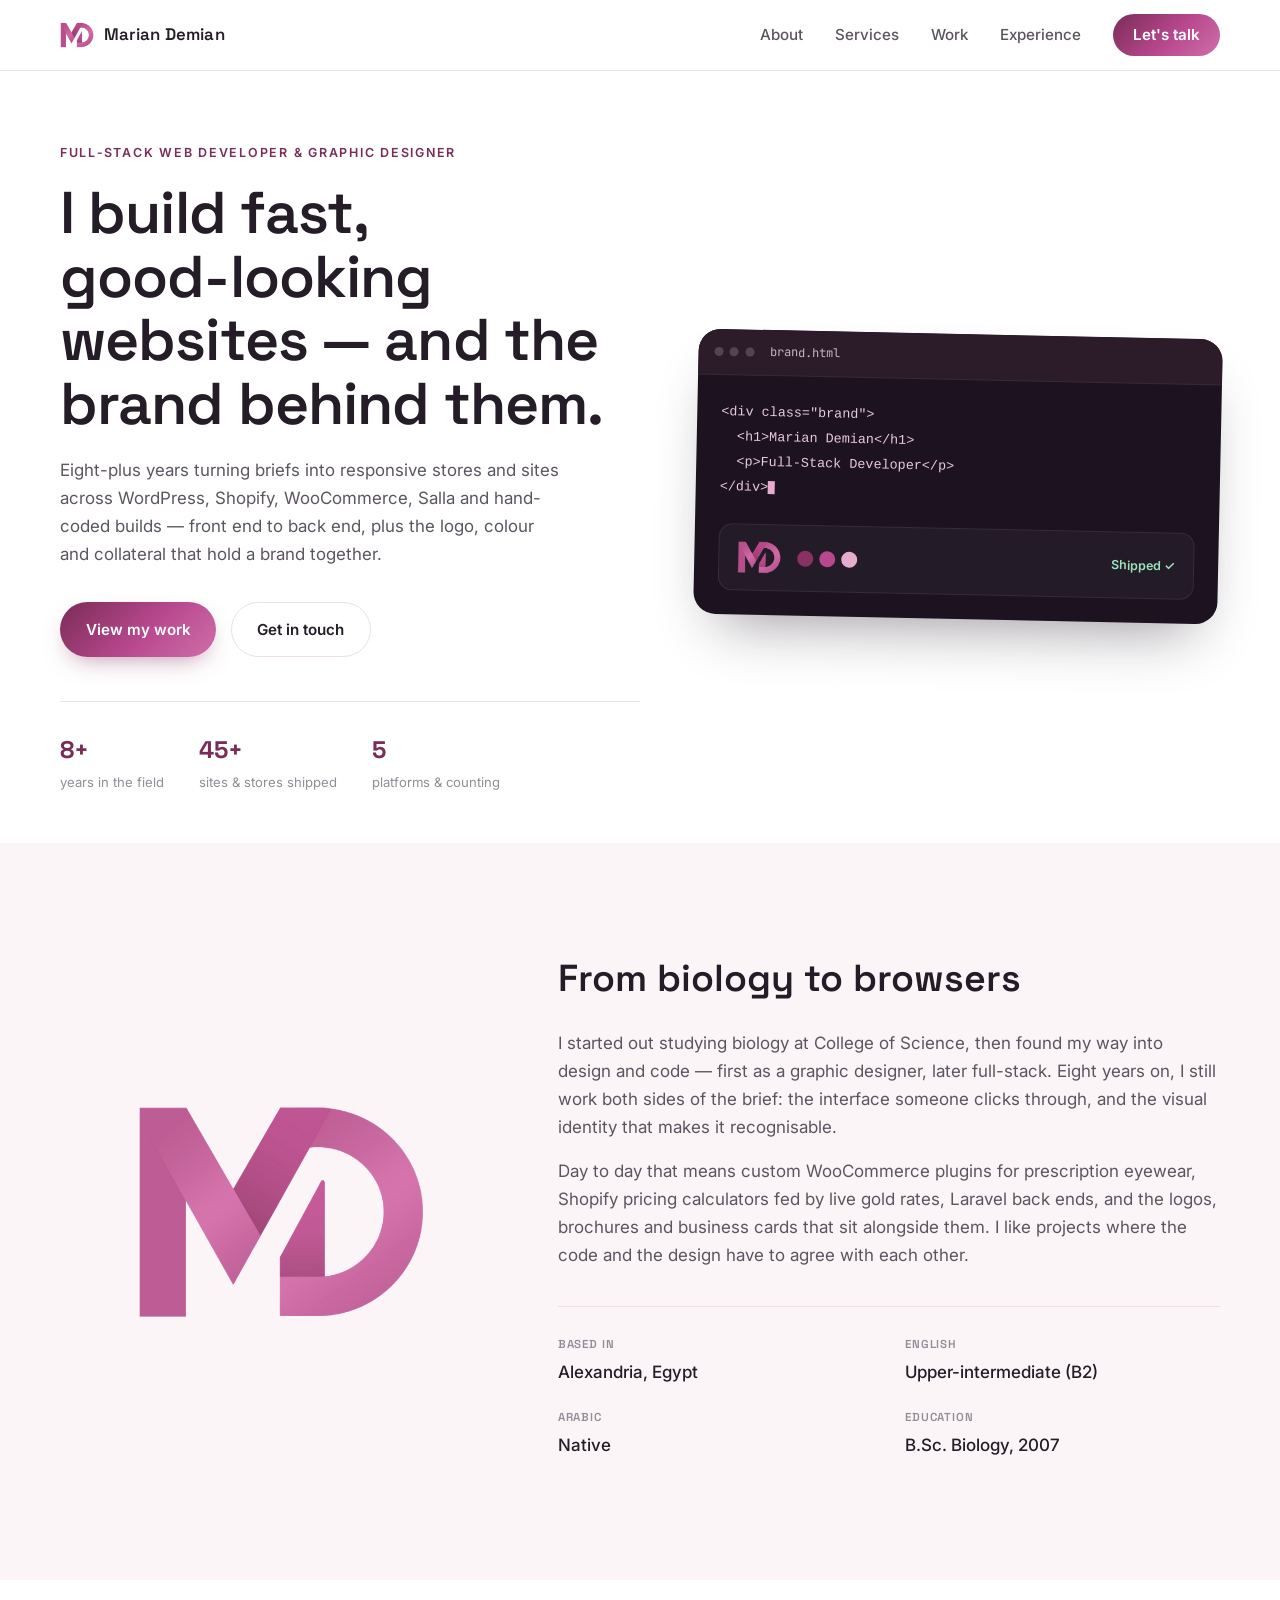
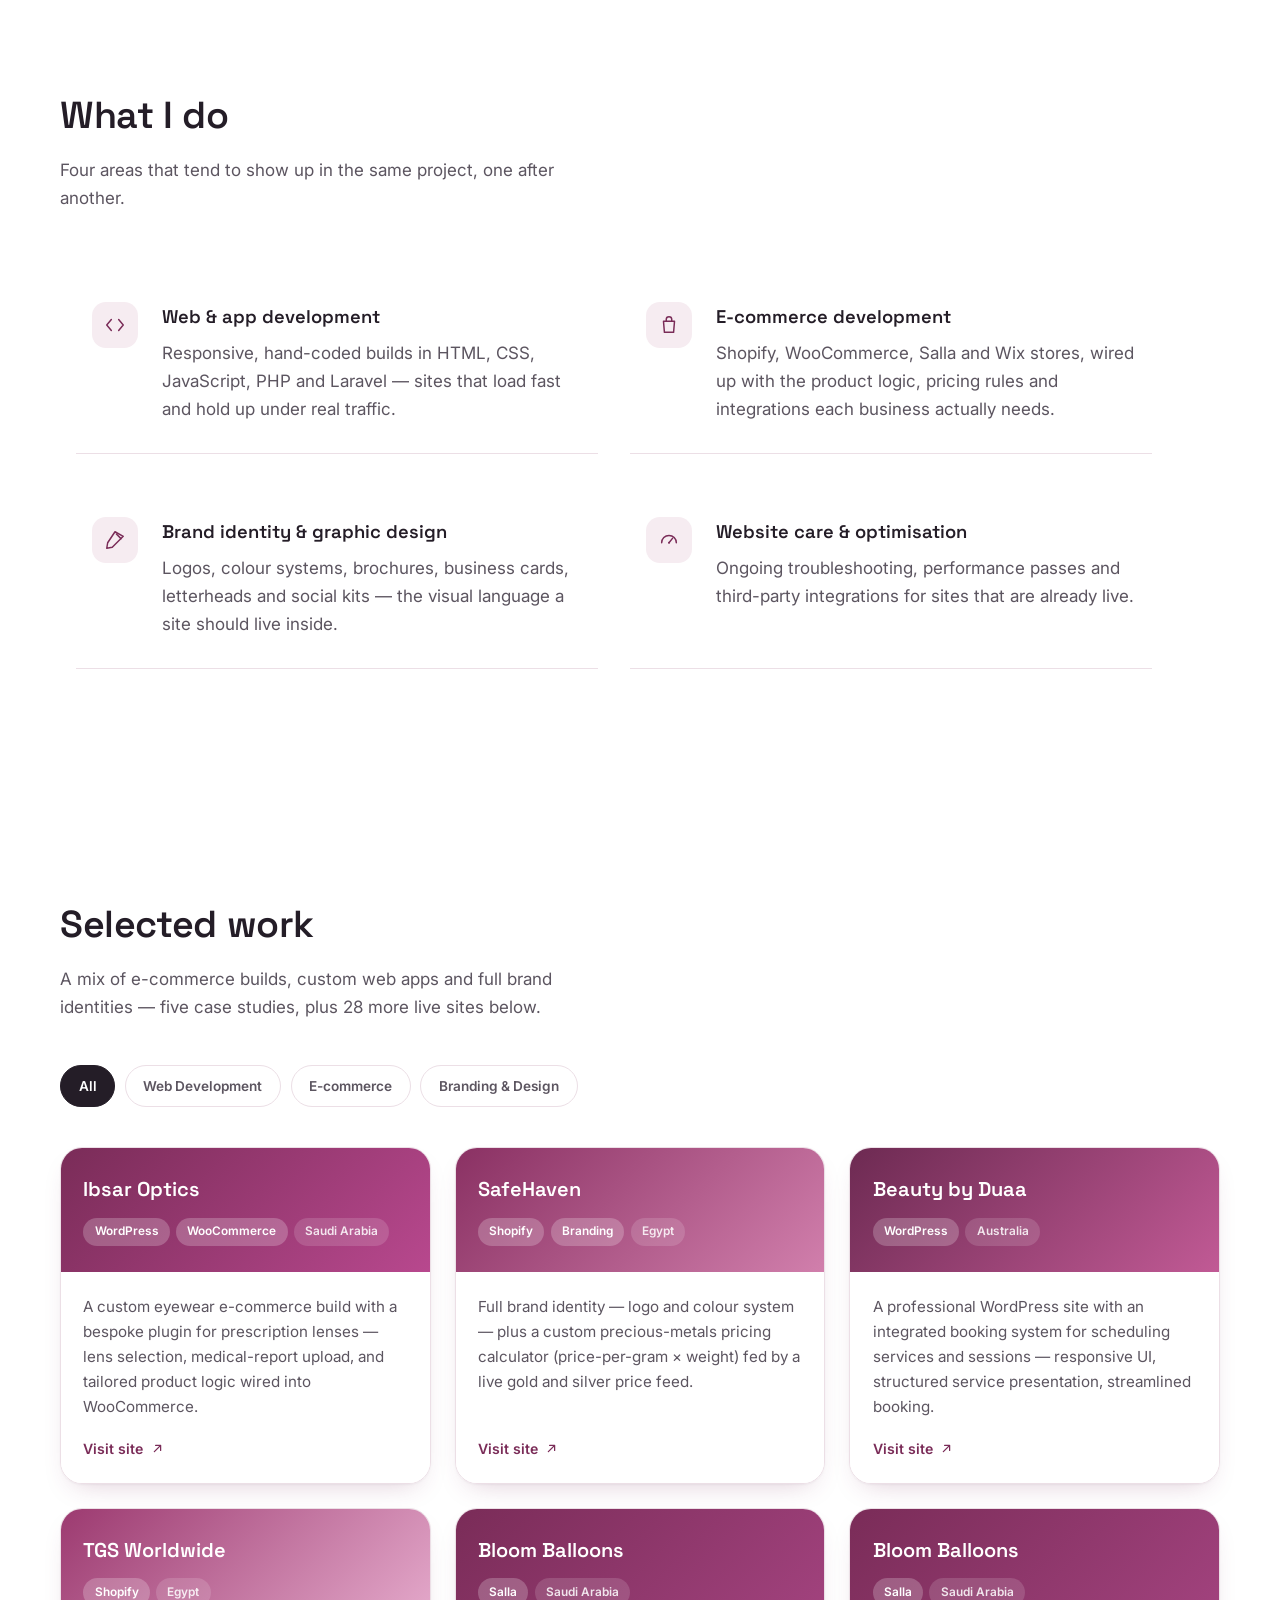
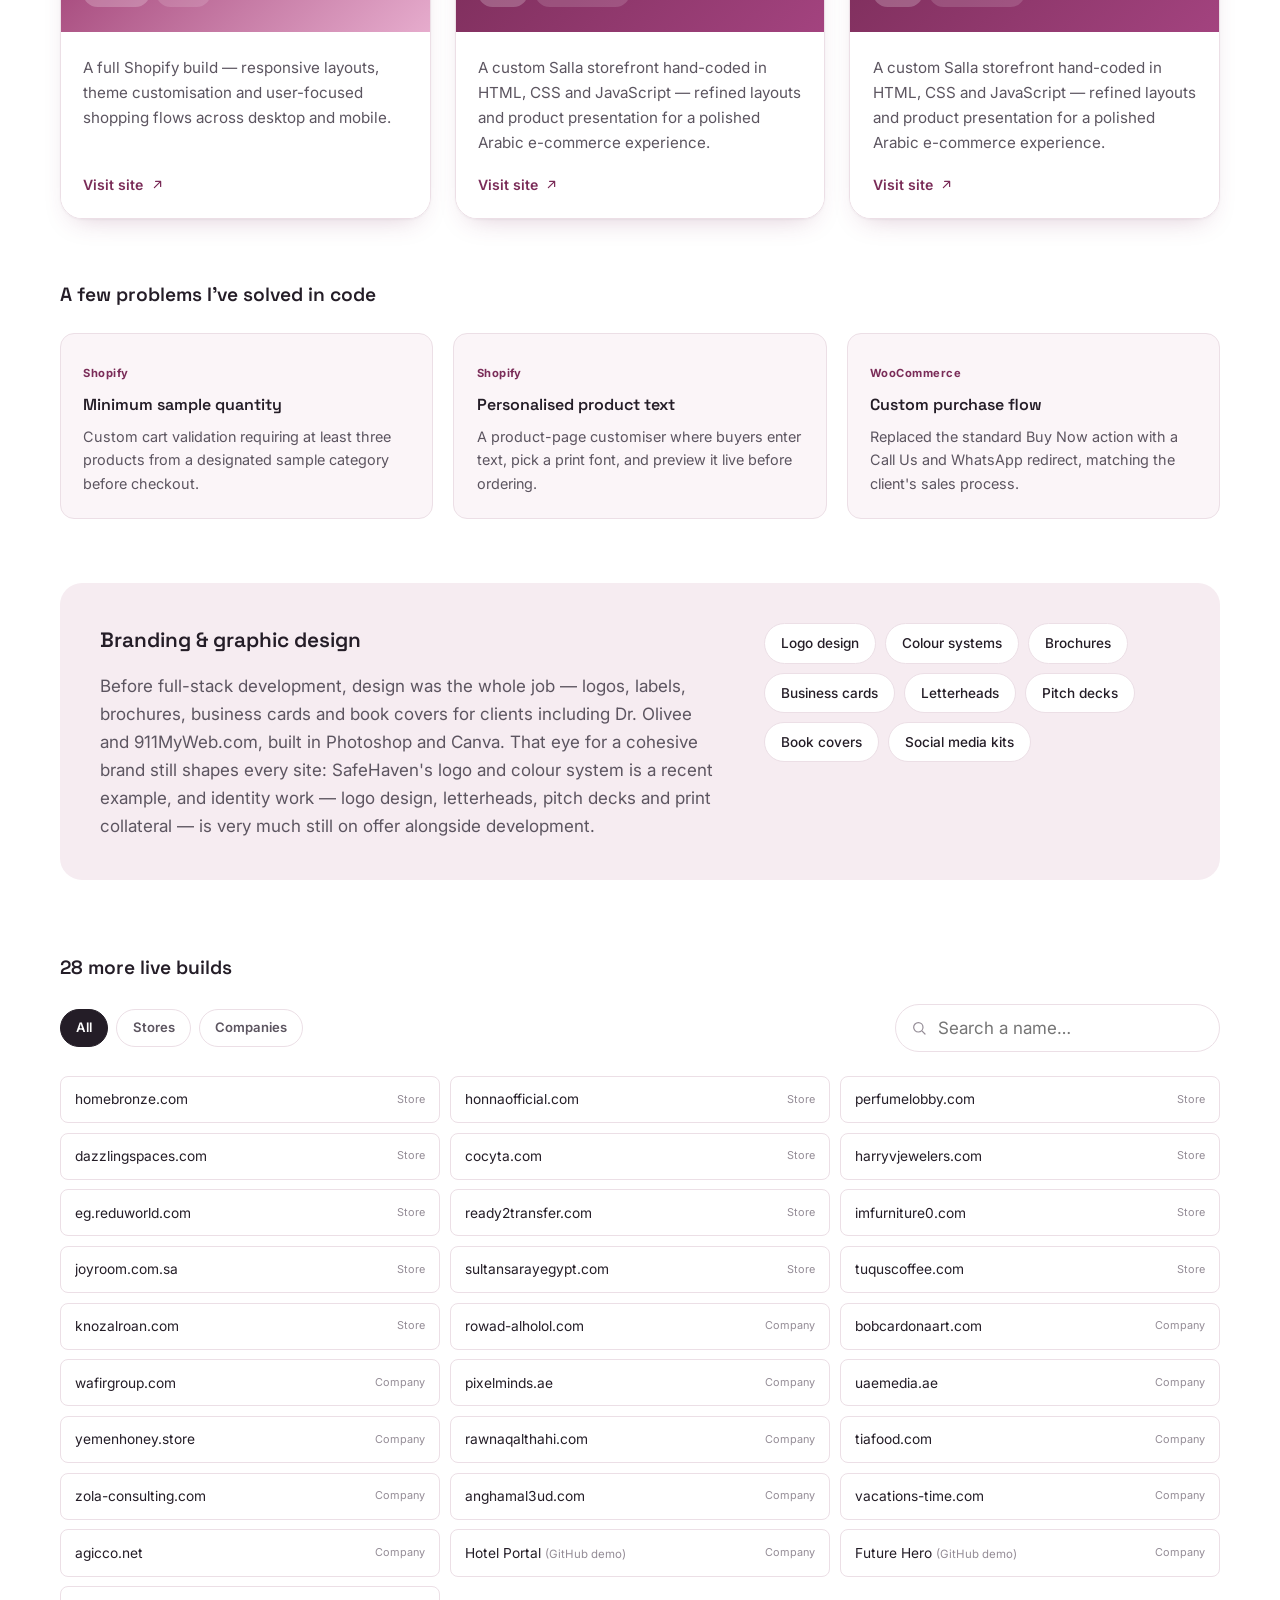
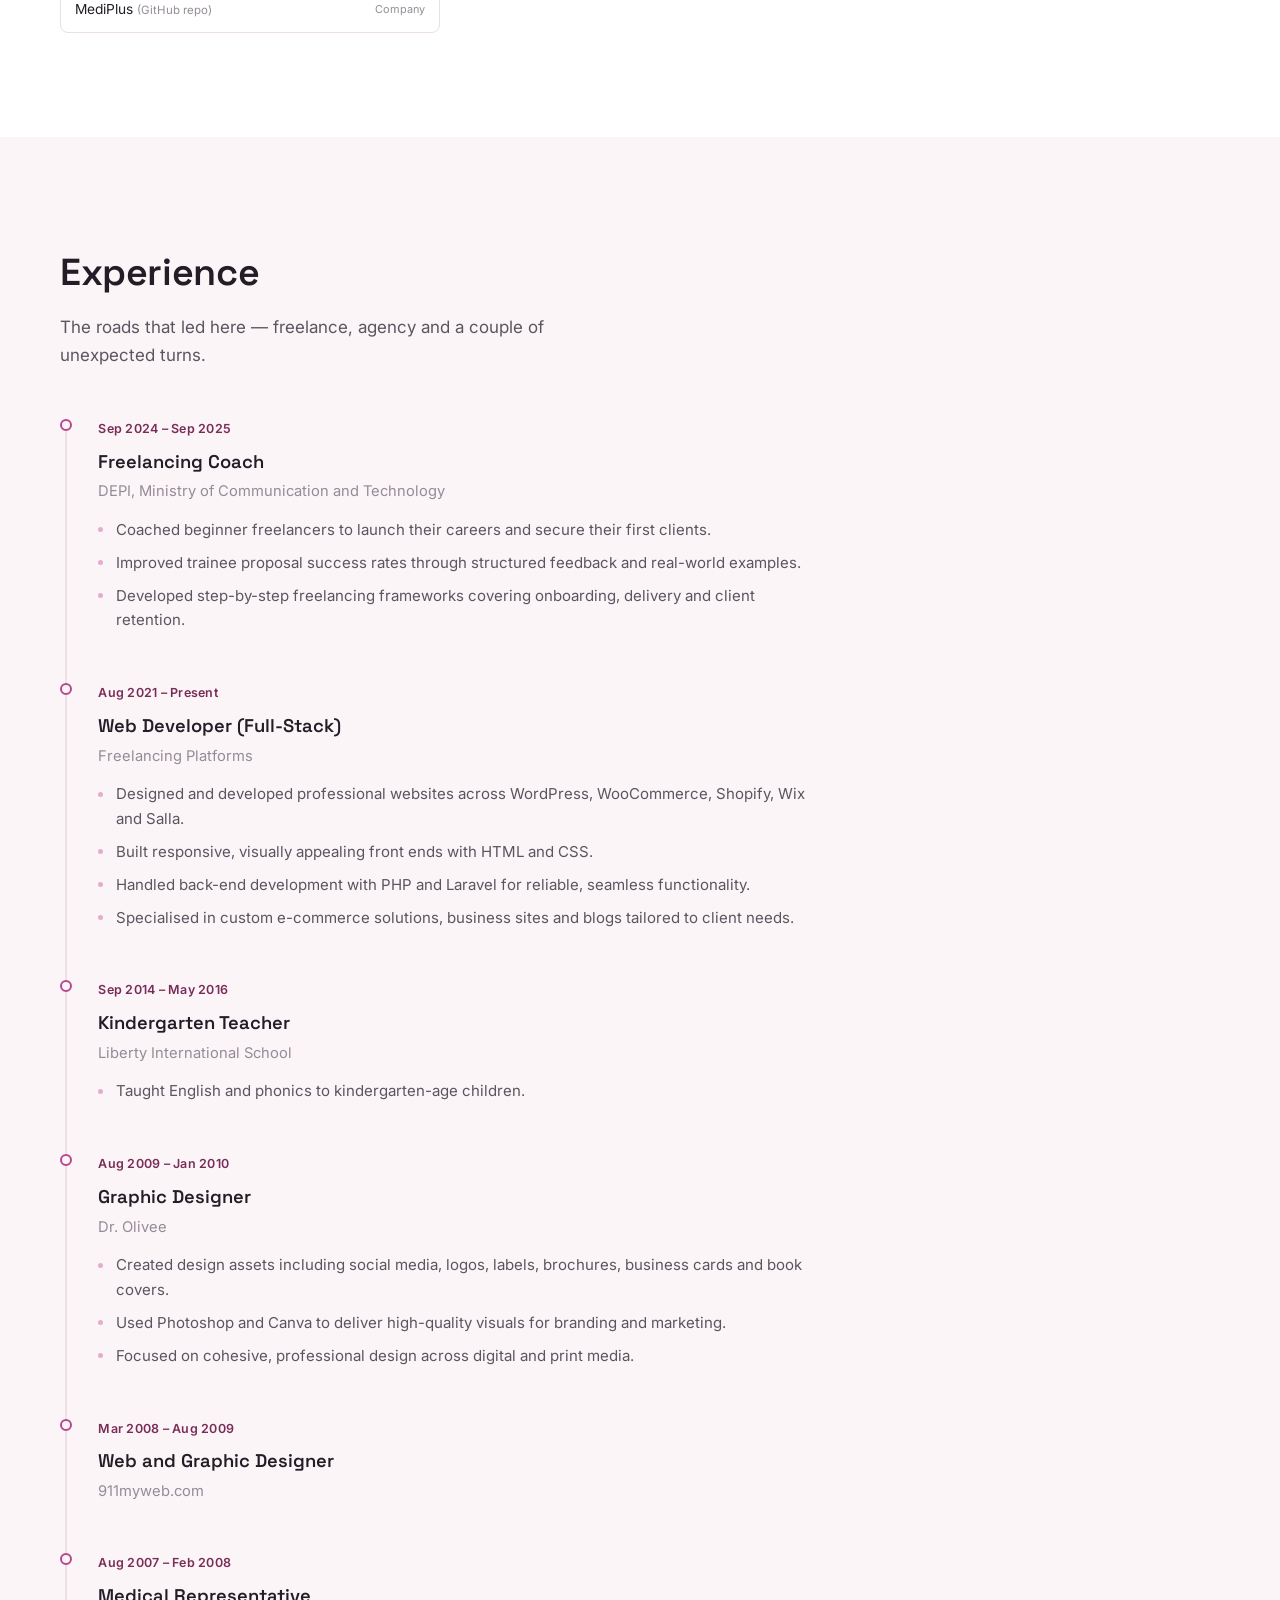
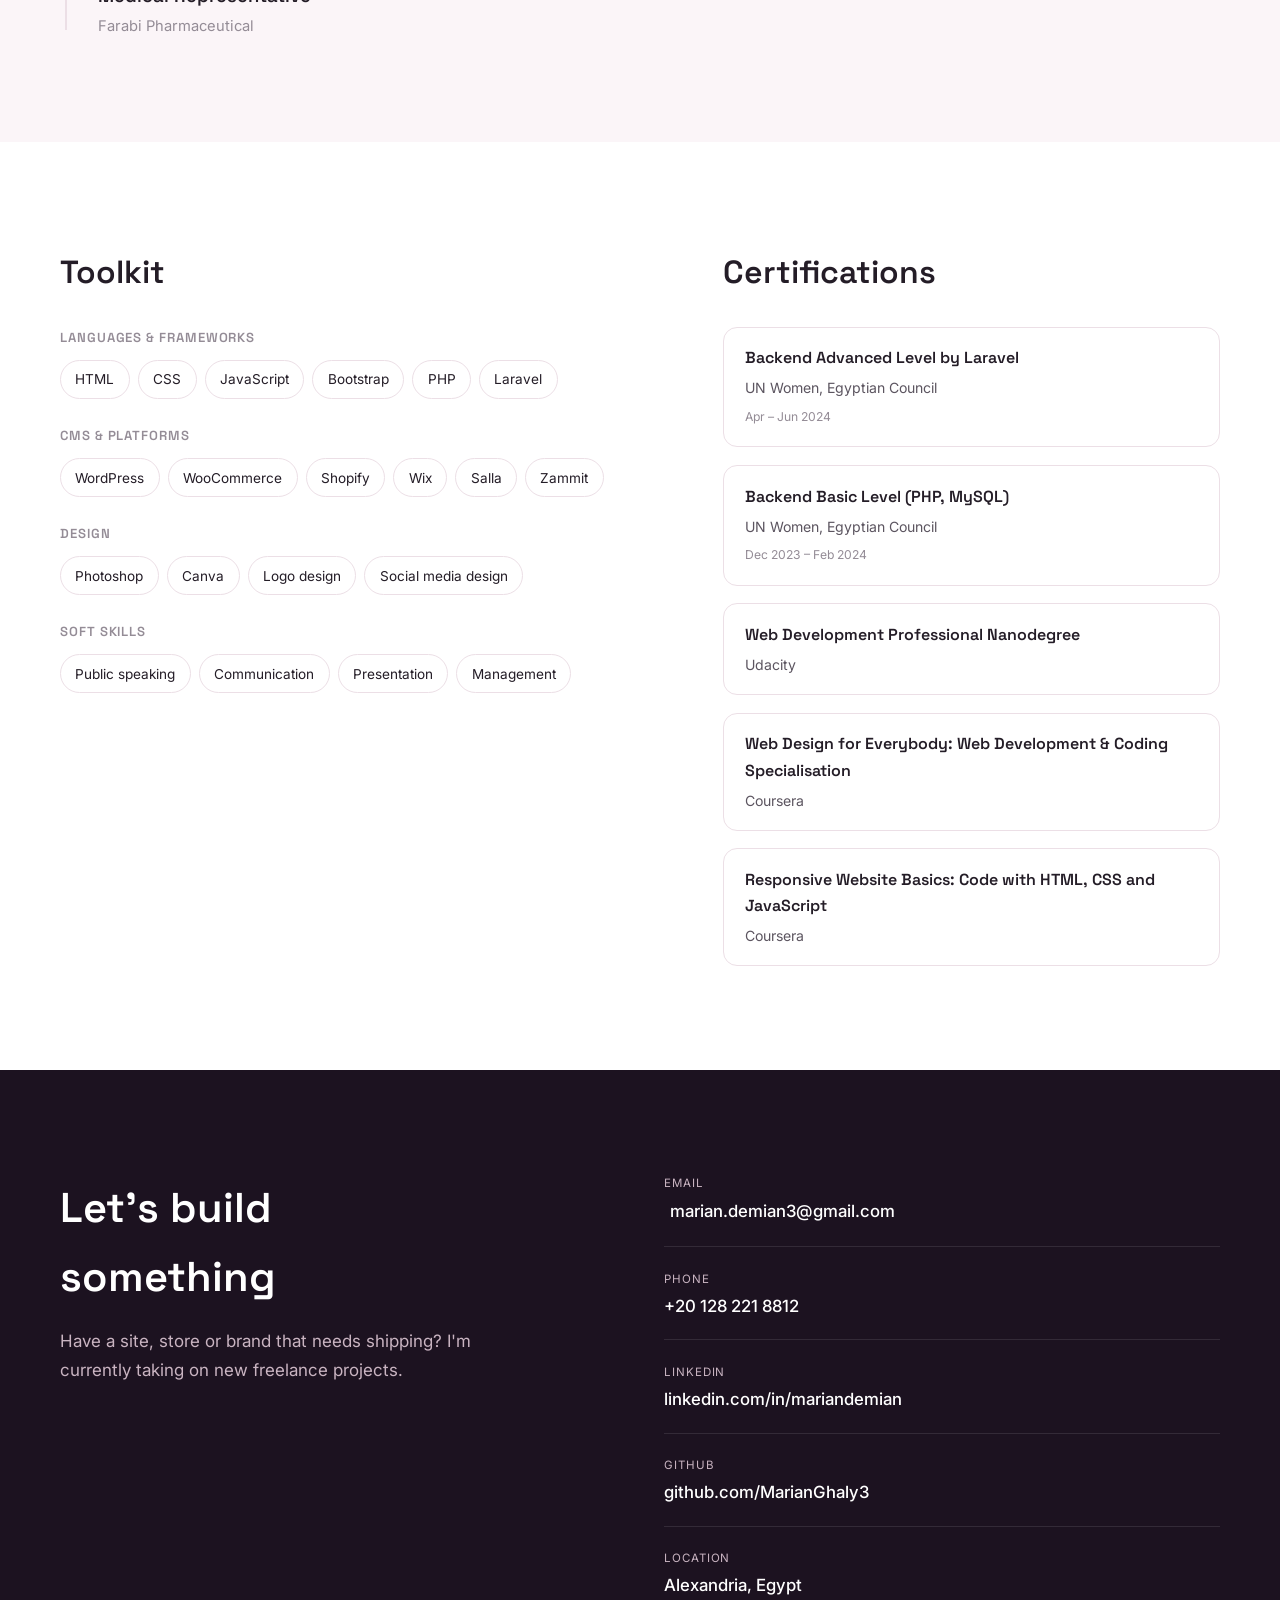
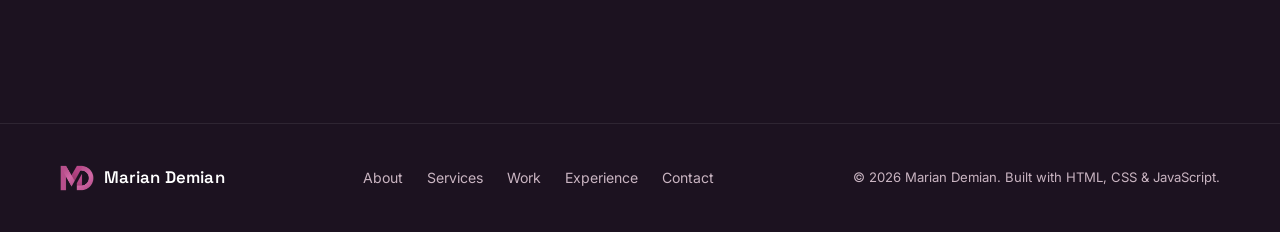
==== index.html @ b6b68d74 "Initial commit" ====
<!doctype html>
<html lang="en">
<head>
<meta charset="UTF-8">
<meta name="viewport" content="width=device-width, initial-scale=1.0">
<title>Marian Demian — Full-Stack Web Developer &amp; Graphic Designer</title>
<meta name="description" content="Marian Demian is a full-stack web developer and graphic designer with 8+ years building responsive websites, e-commerce stores and brand identities across WordPress, Shopify, WooCommerce, Salla and hand-coded builds.">

<link rel="icon" type="image/png" sizes="32x32" href="assets/favicon-32.png">
<link rel="icon" type="image/png" sizes="16x16" href="assets/favicon-16.png">
<link rel="apple-touch-icon" href="assets/apple-touch-icon.png">

<link rel="preconnect" href="https://fonts.googleapis.com">
<link rel="preconnect" href="https://fonts.gstatic.com" crossorigin>
<link href="https://fonts.googleapis.com/css2?family=Space+Grotesk:wght@500;600;700&family=Inter:wght@400;500;600;700&family=JetBrains+Mono:wght@400;500&display=swap" rel="stylesheet">

<link rel="stylesheet" href="css/styles.css">
</head>
<body>

<a class="skip-link" href="#main">Skip to content</a>

<header class="site-header" id="top">
  <div class="container nav">
    <a class="brand" href="#top" aria-label="Marian Demian — home">
      <img class="brand-mark" src="assets/logo-mark.png" alt="" width="40" height="30">
      <span class="brand-word">Marian&nbsp;Demian</span>
    </a>

    <button class="nav-toggle" id="navToggle" type="button" aria-expanded="false" aria-controls="navMenu" aria-label="Toggle menu">
      <span></span>
    </button>

    <nav class="nav-menu" id="navMenu" aria-label="Primary">
      <a href="#about" class="nav-link">About</a>
      <a href="#services" class="nav-link">Services</a>
      <a href="#work" class="nav-link">Work</a>
      <a href="#experience" class="nav-link">Experience</a>
      <a href="#contact" class="nav-link nav-cta">Let's talk</a>
    </nav>
  </div>
</header>

<main id="main">

  <!-- ============ HERO ============ -->
  <section class="hero">
    <div class="container hero-grid">
      <div class="hero-copy">
        <p class="kicker">Full&#8209;Stack Web Developer &amp; Graphic Designer</p>
        <h1>I build fast, good&#8209;looking websites — and the brand behind them.</h1>
        <p class="hero-lede">Eight-plus years turning briefs into responsive stores and sites across WordPress, Shopify, WooCommerce, Salla and hand-coded builds — front end to back end, plus the logo, colour and collateral that hold a brand together.</p>

        <div class="hero-actions">
          <a class="btn btn-primary" href="#work">View my work</a>
          <a class="btn btn-ghost" href="#contact">Get in touch</a>
        </div>

        <dl class="hero-stats">
          <div><dt>8+</dt><dd>years in the field</dd></div>
          <div><dt>45+</dt><dd>sites &amp; stores shipped</dd></div>
          <div><dt>5</dt><dd>platforms &amp; counting</dd></div>
        </dl>
      </div>

      <div class="hero-visual" aria-hidden="true">
        <div class="editor-card">
          <div class="editor-bar">
            <span class="dot"></span><span class="dot"></span><span class="dot"></span>
            <span class="editor-tab">brand.html</span>
          </div>
          <pre class="editor-body"><code id="typeTarget"></code><span class="caret" id="caret"></span></pre>
          <div class="editor-preview" id="editorPreview">
            <img src="assets/logo-mark.png" alt="" width="52" height="39">
            <div class="swatches">
              <i style="--c:#8a3163"></i><i style="--c:#b8488e"></i><i style="--c:#e6accd"></i>
            </div>
            <span class="shipped">Shipped ✓</span>
          </div>
        </div>
      </div>
    </div>
  </section>

  <!-- ============ ABOUT ============ -->
  <section class="about" id="about">
    <div class="container about-grid">
      <div class="about-mark" aria-hidden="true">
        <img src="assets/logo-mark.png" alt="">
      </div>
      <div class="about-copy">
        <h2>From biology to browsers</h2>
        <p>I started out studying biology at College of Science, then found my way into design and code — first as a graphic designer, later full-stack. Eight years on, I still work both sides of the brief: the interface someone clicks through, and the visual identity that makes it recognisable.</p>
        <p>Day to day that means custom WooCommerce plugins for prescription eyewear, Shopify pricing calculators fed by live gold rates, Laravel back ends, and the logos, brochures and business cards that sit alongside them. I like projects where the code and the design have to agree with each other.</p>

        <dl class="about-facts">
          <div><dt>Based in</dt><dd>Alexandria, Egypt</dd></div>
          <div><dt>English</dt><dd>Upper-intermediate (B2)</dd></div>
          <div><dt>Arabic</dt><dd>Native</dd></div>
          <div><dt>Education</dt><dd>B.Sc. Biology, 2007</dd></div>
        </dl>
      </div>
    </div>
  </section>

  <!-- ============ SERVICES ============ -->
  <section class="services" id="services">
    <div class="container">
      <div class="section-head">
        <h2>What I do</h2>
        <p>Four areas that tend to show up in the same project, one after another.</p>
      </div>

      <ul class="service-list">
        <li class="service-item">
          <span class="service-icon" aria-hidden="true">
            <svg viewBox="0 0 24 24" fill="none" stroke="currentColor" stroke-width="1.6" stroke-linecap="round" stroke-linejoin="round"><path d="M8 6 3 12l5 6M16 6l5 6-5 6"/></svg>
          </span>
          <div>
            <h3>Web &amp; app development</h3>
            <p>Responsive, hand-coded builds in HTML, CSS, JavaScript, PHP and Laravel — sites that load fast and hold up under real traffic.</p>
          </div>
        </li>

        <li class="service-item">
          <span class="service-icon" aria-hidden="true">
            <svg viewBox="0 0 24 24" fill="none" stroke="currentColor" stroke-width="1.6" stroke-linecap="round" stroke-linejoin="round"><path d="M6 8h12l-1 12H7L6 8Z"/><path d="M9 8V6a3 3 0 0 1 6 0v2"/></svg>
          </span>
          <div>
            <h3>E-commerce development</h3>
            <p>Shopify, WooCommerce, Salla and Wix stores, wired up with the product logic, pricing rules and integrations each business actually needs.</p>
          </div>
        </li>

        <li class="service-item">
          <span class="service-icon" aria-hidden="true">
            <svg viewBox="0 0 24 24" fill="none" stroke="currentColor" stroke-width="1.6" stroke-linecap="round" stroke-linejoin="round"><path d="M12 3 4 15l-1 6 6-1L21 8Z"/><path d="M13.5 5.5l5 5"/></svg>
          </span>
          <div>
            <h3>Brand identity &amp; graphic design</h3>
            <p>Logos, colour systems, brochures, business cards, letterheads and social kits — the visual language a site should live inside.</p>
          </div>
        </li>

        <li class="service-item">
          <span class="service-icon" aria-hidden="true">
            <svg viewBox="0 0 24 24" fill="none" stroke="currentColor" stroke-width="1.6" stroke-linecap="round" stroke-linejoin="round"><path d="M4 15a8 8 0 1 1 16 0"/><path d="M12 15l4-5"/><circle cx="12" cy="15" r="1" fill="currentColor" stroke="none"/></svg>
          </span>
          <div>
            <h3>Website care &amp; optimisation</h3>
            <p>Ongoing troubleshooting, performance passes and third-party integrations for sites that are already live.</p>
          </div>
        </li>
      </ul>
    </div>
  </section>

  <!-- ============ WORK ============ -->
  <section class="work" id="work">
    <div class="container">
      <div class="section-head">
        <h2>Selected work</h2>
        <p>A mix of e-commerce builds, custom web apps and full brand identities — five case studies, plus 28 more live sites below.</p>
      </div>

      <div class="filter-bar" role="group" aria-label="Filter projects">
        <button class="filter-btn is-active" data-filter="all" type="button">All</button>
        <button class="filter-btn" data-filter="web" type="button">Web Development</button>
        <button class="filter-btn" data-filter="ecommerce" type="button">E-commerce</button>
        <button class="filter-btn" data-filter="branding" type="button">Branding &amp; Design</button>
      </div>

      <div class="project-grid" id="projectGrid">

        <article class="project-card" data-tags="ecommerce web" style="--grad-a:#7a2c58; --grad-b:#b8488e;">
          <div class="project-head">
            <h3>Ibsar Optics</h3>
            <div class="project-tags">
              <span class="tag">WordPress</span>
              <span class="tag">WooCommerce</span>
              <span class="tag tag-muted">Saudi Arabia</span>
            </div>
          </div>
          <div class="project-body">
            <p>A custom eyewear e-commerce build with a bespoke plugin for prescription lenses — lens selection, medical-report upload, and tailored product logic wired into WooCommerce.</p>
            <a class="project-link" href="https://ibsaroptics.net/" target="_blank" rel="noopener">
              Visit site
              <svg viewBox="0 0 24 24" fill="none" stroke="currentColor" stroke-width="2" stroke-linecap="round" stroke-linejoin="round"><path d="M7 17 17 7M9 7h8v8"/></svg>
            </a>
          </div>
        </article>

        <article class="project-card" data-tags="ecommerce branding" style="--grad-a:#8a3163; --grad-b:#d17fac;">
          <div class="project-head">
            <h3>SafeHaven</h3>
            <div class="project-tags">
              <span class="tag">Shopify</span>
              <span class="tag">Branding</span>
              <span class="tag tag-muted">Egypt</span>
            </div>
          </div>
          <div class="project-body">
            <p>Full brand identity — logo and colour system — plus a custom precious-metals pricing calculator (price-per-gram × weight) fed by a live gold and silver price feed.</p>
            <a class="project-link" href="https://safehavenhub.com/" target="_blank" rel="noopener">
              Visit site
              <svg viewBox="0 0 24 24" fill="none" stroke="currentColor" stroke-width="2" stroke-linecap="round" stroke-linejoin="round"><path d="M7 17 17 7M9 7h8v8"/></svg>
            </a>
          </div>
        </article>

        <article class="project-card" data-tags="web" style="--grad-a:#6d2a52; --grad-b:#c15a95;">
          <div class="project-head">
            <h3>Beauty by Duaa</h3>
            <div class="project-tags">
              <span class="tag">WordPress</span>
              <span class="tag tag-muted">Australia</span>
            </div>
          </div>
          <div class="project-body">
            <p>A professional WordPress site with an integrated booking system for scheduling services and sessions — responsive UI, structured service presentation, streamlined booking.</p>
            <a class="project-link" href="https://www.beautybyduaa.com/" target="_blank" rel="noopener">
              Visit site
              <svg viewBox="0 0 24 24" fill="none" stroke="currentColor" stroke-width="2" stroke-linecap="round" stroke-linejoin="round"><path d="M7 17 17 7M9 7h8v8"/></svg>
            </a>
          </div>
        </article>

        <article class="project-card" data-tags="ecommerce" style="--grad-a:#9c3a70; --grad-b:#e6accd;">
          <div class="project-head">
            <h3>TGS Worldwide</h3>
            <div class="project-tags">
              <span class="tag">Shopify</span>
              <span class="tag tag-muted">Egypt</span>
            </div>
          </div>
          <div class="project-body">
            <p>A full Shopify build — responsive layouts, theme customisation and user-focused shopping flows across desktop and mobile.</p>
            <a class="project-link" href="https://www.tgsworldwide.com/" target="_blank" rel="noopener">
              Visit site
              <svg viewBox="0 0 24 24" fill="none" stroke="currentColor" stroke-width="2" stroke-linecap="round" stroke-linejoin="round"><path d="M7 17 17 7M9 7h8v8"/></svg>
            </a>
          </div>
        </article>

        <article class="project-card" data-tags="ecommerce" style="--grad-a:#7a2c58; --grad-b:#a3437f;">
          <div class="project-head">
            <h3>Bloom Balloons</h3>
            <div class="project-tags">
              <span class="tag">Salla</span>
              <span class="tag tag-muted">Saudi Arabia</span>
            </div>
          </div>
          <div class="project-body">
            <p>A custom Salla storefront hand-coded in HTML, CSS and JavaScript — refined layouts and product presentation for a polished Arabic e-commerce experience.</p>
            <a class="project-link" href="https://bloomballoonsa.com/" target="_blank" rel="noopener">
              Visit site
              <svg viewBox="0 0 24 24" fill="none" stroke="currentColor" stroke-width="2" stroke-linecap="round" stroke-linejoin="round"><path d="M7 17 17 7M9 7h8v8"/></svg>
            </a>
          </div>
        </article>

        <article class="project-card" data-tags="ecommerce" style="--grad-a:#7a2c58; --grad-b:#a3437f;">
          <div class="project-head">
            <h3>Bloom Balloons</h3>
            <div class="project-tags">
              <span class="tag">Salla</span>
              <span class="tag tag-muted">Saudi Arabia</span>
            </div>
          </div>
          <div class="project-body">
            <p>A custom Salla storefront hand-coded in HTML, CSS and JavaScript — refined layouts and product presentation for a polished Arabic e-commerce experience.</p>
            <a class="project-link" href="https://bloomballoonsa.com/" target="_blank" rel="noopener">
              Visit site
              <svg viewBox="0 0 24 24" fill="none" stroke="currentColor" stroke-width="2" stroke-linecap="round" stroke-linejoin="round"><path d="M7 17 17 7M9 7h8v8"/></svg>
            </a>
          </div>
        </article>



      </div>

      <!-- Custom development highlights -->
      <div class="highlights">
        <h3>A few problems I've solved in code</h3>
        <div class="highlights-grid">
          <div class="highlight">
            <span class="highlight-tag">Shopify</span>
            <h4>Minimum sample quantity</h4>
            <p>Custom cart validation requiring at least three products from a designated sample category before checkout.</p>
          </div>
          <div class="highlight">
            <span class="highlight-tag">Shopify</span>
            <h4>Personalised product text</h4>
            <p>A product-page customiser where buyers enter text, pick a print font, and preview it live before ordering.</p>
          </div>
          <div class="highlight">
            <span class="highlight-tag">WooCommerce</span>
            <h4>Custom purchase flow</h4>
            <p>Replaced the standard Buy Now action with a Call Us and WhatsApp redirect, matching the client's sales process.</p>
          </div>
        </div>
      </div>

      <!-- Branding & design -->
      <div class="branding-block">
        <div class="branding-copy">
          <h3>Branding &amp; graphic design</h3>
          <p>Before full-stack development, design was the whole job — logos, labels, brochures, business cards and book covers for clients including Dr. Olivee and 911MyWeb.com, built in Photoshop and Canva. That eye for a cohesive brand still shapes every site: SafeHaven's logo and colour system is a recent example, and identity work — logo design, letterheads, pitch decks and print collateral — is very much still on offer alongside development.</p>
        </div>
        <ul class="branding-chips">
          <li>Logo design</li>
          <li>Colour systems</li>
          <li>Brochures</li>
          <li>Business cards</li>
          <li>Letterheads</li>
          <li>Pitch decks</li>
          <li>Book covers</li>
          <li>Social media kits</li>
        </ul>
      </div>

      <!-- Directory of remaining projects -->
      <div class="directory" id="directory">
        <div class="directory-head">
          <h3>28 more live builds</h3>
          <div class="directory-controls">
            <div class="directory-tabs" role="group" aria-label="Filter by type">
              <button class="dir-tab is-active" data-cat="all" type="button">All</button>
              <button class="dir-tab" data-cat="store" type="button">Stores</button>
              <button class="dir-tab" data-cat="company" type="button">Companies</button>
            </div>
            <label class="directory-search">
              <svg viewBox="0 0 24 24" fill="none" stroke="currentColor" stroke-width="1.8" stroke-linecap="round"><circle cx="11" cy="11" r="7"/><path d="m21 21-4.3-4.3"/></svg>
              <input type="text" id="dirSearch" placeholder="Search a name…" aria-label="Search live builds">
            </label>
          </div>
        </div>

        <div class="dir-grid" id="dirGrid">
          <!-- populated below, static so it works without JS too -->
          <a class="dir-row" data-cat="store" data-name="homebronze.com" href="https://homebronze.com/" target="_blank" rel="noopener"><img loading="lazy" src="https://www.google.com/s2/favicons?sz=64&domain=homebronze.com" alt=""><span class="dir-name">homebronze.com</span><span class="dir-tag">Store</span></a>
          <a class="dir-row" data-cat="store" data-name="honnaofficial.com" href="https://honnaofficial.com/" target="_blank" rel="noopener"><img loading="lazy" src="https://www.google.com/s2/favicons?sz=64&domain=honnaofficial.com" alt=""><span class="dir-name">honnaofficial.com</span><span class="dir-tag">Store</span></a>
          <a class="dir-row" data-cat="store" data-name="perfumelobby.com" href="https://perfumelobby.com/" target="_blank" rel="noopener"><img loading="lazy" src="https://www.google.com/s2/favicons?sz=64&domain=perfumelobby.com" alt=""><span class="dir-name">perfumelobby.com</span><span class="dir-tag">Store</span></a>
          <a class="dir-row" data-cat="store" data-name="dazzlingspaces.com" href="https://dazzlingspaces.com/" target="_blank" rel="noopener"><img loading="lazy" src="https://www.google.com/s2/favicons?sz=64&domain=dazzlingspaces.com" alt=""><span class="dir-name">dazzlingspaces.com</span><span class="dir-tag">Store</span></a>
          <a class="dir-row" data-cat="store" data-name="cocyta.com" href="https://cocyta.com/" target="_blank" rel="noopener"><img loading="lazy" src="https://www.google.com/s2/favicons?sz=64&domain=cocyta.com" alt=""><span class="dir-name">cocyta.com</span><span class="dir-tag">Store</span></a>
          <a class="dir-row" data-cat="store" data-name="harryvjewelers.com" href="https://harryvjewelers.com/" target="_blank" rel="noopener"><img loading="lazy" src="https://www.google.com/s2/favicons?sz=64&domain=harryvjewelers.com" alt=""><span class="dir-name">harryvjewelers.com</span><span class="dir-tag">Store</span></a>
          <a class="dir-row" data-cat="store" data-name="eg.reduworld.com" href="https://eg.reduworld.com/" target="_blank" rel="noopener"><img loading="lazy" src="https://www.google.com/s2/favicons?sz=64&domain=reduworld.com" alt=""><span class="dir-name">eg.reduworld.com</span><span class="dir-tag">Store</span></a>
          <a class="dir-row" data-cat="store" data-name="ready2transfer.com" href="https://ready2transfer.com/" target="_blank" rel="noopener"><img loading="lazy" src="https://www.google.com/s2/favicons?sz=64&domain=ready2transfer.com" alt=""><span class="dir-name">ready2transfer.com</span><span class="dir-tag">Store</span></a>
          <a class="dir-row" data-cat="store" data-name="imfurniture0.com" href="https://imfurniture0.com/" target="_blank" rel="noopener"><img loading="lazy" src="https://www.google.com/s2/favicons?sz=64&domain=imfurniture0.com" alt=""><span class="dir-name">imfurniture0.com</span><span class="dir-tag">Store</span></a>
          <a class="dir-row" data-cat="store" data-name="joyroom.com.sa" href="https://joyroom.com.sa/" target="_blank" rel="noopener"><img loading="lazy" src="https://www.google.com/s2/favicons?sz=64&domain=joyroom.com.sa" alt=""><span class="dir-name">joyroom.com.sa</span><span class="dir-tag">Store</span></a>
          <a class="dir-row" data-cat="store" data-name="sultansarayegypt.com" href="https://www.sultansarayegypt.com/" target="_blank" rel="noopener"><img loading="lazy" src="https://www.google.com/s2/favicons?sz=64&domain=sultansarayegypt.com" alt=""><span class="dir-name">sultansarayegypt.com</span><span class="dir-tag">Store</span></a>
          <a class="dir-row" data-cat="store" data-name="tuquscoffee.com" href="https://tuquscoffee.com/" target="_blank" rel="noopener"><img loading="lazy" src="https://www.google.com/s2/favicons?sz=64&domain=tuquscoffee.com" alt=""><span class="dir-name">tuquscoffee.com</span><span class="dir-tag">Store</span></a>
          <a class="dir-row" data-cat="store" data-name="knozalroan.com" href="https://knozalroan.com/ar/" target="_blank" rel="noopener"><img loading="lazy" src="https://www.google.com/s2/favicons?sz=64&domain=knozalroan.com" alt=""><span class="dir-name">knozalroan.com</span><span class="dir-tag">Store</span></a>

          <a class="dir-row" data-cat="company" data-name="rowad-alholol.com" href="https://rowad-alholol.com/" target="_blank" rel="noopener"><img loading="lazy" src="https://www.google.com/s2/favicons?sz=64&domain=rowad-alholol.com" alt=""><span class="dir-name">rowad-alholol.com</span><span class="dir-tag">Company</span></a>
          <a class="dir-row" data-cat="company" data-name="bobcardonaart.com" href="https://www.bobcardonaart.com/" target="_blank" rel="noopener"><img loading="lazy" src="https://www.google.com/s2/favicons?sz=64&domain=bobcardonaart.com" alt=""><span class="dir-name">bobcardonaart.com</span><span class="dir-tag">Company</span></a>
          <a class="dir-row" data-cat="company" data-name="wafirgroup.com" href="https://wafirgroup.com/" target="_blank" rel="noopener"><img loading="lazy" src="https://www.google.com/s2/favicons?sz=64&domain=wafirgroup.com" alt=""><span class="dir-name">wafirgroup.com</span><span class="dir-tag">Company</span></a>
          <a class="dir-row" data-cat="company" data-name="pixelminds.ae" href="https://www.pixelminds.ae/" target="_blank" rel="noopener"><img loading="lazy" src="https://www.google.com/s2/favicons?sz=64&domain=pixelminds.ae" alt=""><span class="dir-name">pixelminds.ae</span><span class="dir-tag">Company</span></a>
          <a class="dir-row" data-cat="company" data-name="uaemedia.ae" href="https://uaemedia.ae/" target="_blank" rel="noopener"><img loading="lazy" src="https://www.google.com/s2/favicons?sz=64&domain=uaemedia.ae" alt=""><span class="dir-name">uaemedia.ae</span><span class="dir-tag">Company</span></a>
          <a class="dir-row" data-cat="company" data-name="yemenhoney.store" href="https://yemenhoney.store/" target="_blank" rel="noopener"><img loading="lazy" src="https://www.google.com/s2/favicons?sz=64&domain=yemenhoney.store" alt=""><span class="dir-name">yemenhoney.store</span><span class="dir-tag">Company</span></a>
          <a class="dir-row" data-cat="company" data-name="rawnaqalthahi.com" href="https://rawnaqalthahi.com/" target="_blank" rel="noopener"><img loading="lazy" src="https://www.google.com/s2/favicons?sz=64&domain=rawnaqalthahi.com" alt=""><span class="dir-name">rawnaqalthahi.com</span><span class="dir-tag">Company</span></a>
          <a class="dir-row" data-cat="company" data-name="tiafood.com" href="https://www.tiafood.com/" target="_blank" rel="noopener"><img loading="lazy" src="https://www.google.com/s2/favicons?sz=64&domain=tiafood.com" alt=""><span class="dir-name">tiafood.com</span><span class="dir-tag">Company</span></a>
          <a class="dir-row" data-cat="company" data-name="zola-consulting.com" href="https://www.zola-consulting.com/" target="_blank" rel="noopener"><img loading="lazy" src="https://www.google.com/s2/favicons?sz=64&domain=zola-consulting.com" alt=""><span class="dir-name">zola-consulting.com</span><span class="dir-tag">Company</span></a>
          <a class="dir-row" data-cat="company" data-name="anghamal3ud.com" href="https://www.anghamal3ud.com/" target="_blank" rel="noopener"><img loading="lazy" src="https://www.google.com/s2/favicons?sz=64&domain=anghamal3ud.com" alt=""><span class="dir-name">anghamal3ud.com</span><span class="dir-tag">Company</span></a>
          <a class="dir-row" data-cat="company" data-name="vacations-time.com" href="https://vacations-time.com/" target="_blank" rel="noopener"><img loading="lazy" src="https://www.google.com/s2/favicons?sz=64&domain=vacations-time.com" alt=""><span class="dir-name">vacations-time.com</span><span class="dir-tag">Company</span></a>
          <a class="dir-row" data-cat="company" data-name="agicco.net" href="https://agicco.net/" target="_blank" rel="noopener"><img loading="lazy" src="https://www.google.com/s2/favicons?sz=64&domain=agicco.net" alt=""><span class="dir-name">agicco.net</span><span class="dir-tag">Company</span></a>
          <a class="dir-row" data-cat="company" data-name="Hotel Portal (demo)" href="https://marianghaly3.github.io/HotelPortal/" target="_blank" rel="noopener"><img loading="lazy" src="https://www.google.com/s2/favicons?sz=64&domain=github.io" alt=""><span class="dir-name">Hotel Portal <small>(GitHub demo)</small></span><span class="dir-tag">Company</span></a>
          <a class="dir-row" data-cat="company" data-name="Future Hero (demo)" href="https://marianghaly3.github.io/FutureHero/" target="_blank" rel="noopener"><img loading="lazy" src="https://www.google.com/s2/favicons?sz=64&domain=github.io" alt=""><span class="dir-name">Future Hero <small>(GitHub demo)</small></span><span class="dir-tag">Company</span></a>
          <a class="dir-row" data-cat="company" data-name="MediPlus (repo)" href="https://github.com/MarianGhaly3/mediplus" target="_blank" rel="noopener"><img loading="lazy" src="https://www.google.com/s2/favicons?sz=64&domain=github.com" alt=""><span class="dir-name">MediPlus <small>(GitHub repo)</small></span><span class="dir-tag">Company</span></a>
        </div>

        <p class="dir-empty" id="dirEmpty" hidden>No matches — try a different search.</p>
      </div>
    </div>
  </section>

  <!-- ============ EXPERIENCE ============ -->
  <section class="experience" id="experience">
    <div class="container">
      <div class="section-head">
        <h2>Experience</h2>
        <p>The roads that led here — freelance, agency and a couple of unexpected turns.</p>
      </div>

      <ol class="timeline">
        <li class="timeline-item">
          <span class="timeline-date">Sep 2024 – Sep 2025</span>
          <h3>Freelancing Coach</h3>
          <p class="timeline-org">DEPI, Ministry of Communication and Technology</p>
          <ul>
            <li>Coached beginner freelancers to launch their careers and secure their first clients.</li>
            <li>Improved trainee proposal success rates through structured feedback and real-world examples.</li>
            <li>Developed step-by-step freelancing frameworks covering onboarding, delivery and client retention.</li>
          </ul>
        </li>

        <li class="timeline-item">
          <span class="timeline-date">Aug 2021 – Present</span>
          <h3>Web Developer (Full-Stack)</h3>
          <p class="timeline-org">Freelancing Platforms</p>
          <ul>
            <li>Designed and developed professional websites across WordPress, WooCommerce, Shopify, Wix and Salla.</li>
            <li>Built responsive, visually appealing front ends with HTML and CSS.</li>
            <li>Handled back-end development with PHP and Laravel for reliable, seamless functionality.</li>
            <li>Specialised in custom e-commerce solutions, business sites and blogs tailored to client needs.</li>
          </ul>
        </li>

        <li class="timeline-item">
          <span class="timeline-date">Sep 2014 – May 2016</span>
          <h3>Kindergarten Teacher</h3>
          <p class="timeline-org">Liberty International School</p>
          <ul>
            <li>Taught English and phonics to kindergarten-age children.</li>
          </ul>
        </li>

        <li class="timeline-item">
          <span class="timeline-date">Aug 2009 – Jan 2010</span>
          <h3>Graphic Designer</h3>
          <p class="timeline-org">Dr. Olivee</p>
          <ul>
            <li>Created design assets including social media, logos, labels, brochures, business cards and book covers.</li>
            <li>Used Photoshop and Canva to deliver high-quality visuals for branding and marketing.</li>
            <li>Focused on cohesive, professional design across digital and print media.</li>
          </ul>
        </li>

        <li class="timeline-item">
          <span class="timeline-date">Mar 2008 – Aug 2009</span>
          <h3>Web and Graphic Designer</h3>
          <p class="timeline-org">911myweb.com</p>
        </li>

        <li class="timeline-item">
          <span class="timeline-date">Aug 2007 – Feb 2008</span>
          <h3>Medical Representative</h3>
          <p class="timeline-org">Farabi Pharmaceutical</p>
        </li>
      </ol>
    </div>
  </section>

  <!-- ============ TOOLKIT + CERTS ============ -->
  <section class="toolkit" id="toolkit">
    <div class="container toolkit-grid">
      <div class="toolkit-col">
        <h2>Toolkit</h2>
        <div class="skill-group">
          <h3>Languages &amp; frameworks</h3>
          <ul class="chip-list">
            <li>HTML</li><li>CSS</li><li>JavaScript</li><li>Bootstrap</li><li>PHP</li><li>Laravel</li>
          </ul>
        </div>
        <div class="skill-group">
          <h3>CMS &amp; platforms</h3>
          <ul class="chip-list">
            <li>WordPress</li><li>WooCommerce</li><li>Shopify</li><li>Wix</li><li>Salla</li><li>Zammit</li>
          </ul>
        </div>
        <div class="skill-group">
          <h3>Design</h3>
          <ul class="chip-list">
            <li>Photoshop</li><li>Canva</li><li>Logo design</li><li>Social media design</li>
          </ul>
        </div>
        <div class="skill-group">
          <h3>Soft skills</h3>
          <ul class="chip-list">
            <li>Public speaking</li><li>Communication</li><li>Presentation</li><li>Management</li>
          </ul>
        </div>
      </div>

      <div class="toolkit-col">
        <h2>Certifications</h2>
        <ul class="cert-list">
          <li class="cert">
            <h4>Backend Advanced Level by Laravel</h4>
            <p>UN Women, Egyptian Council</p>
            <span class="cert-date">Apr – Jun 2024</span>
          </li>
          <li class="cert">
            <h4>Backend Basic Level (PHP, MySQL)</h4>
            <p>UN Women, Egyptian Council</p>
            <span class="cert-date">Dec 2023 – Feb 2024</span>
          </li>
          <li class="cert">
            <h4>Web Development Professional Nanodegree</h4>
            <p>Udacity</p>
          </li>
          <li class="cert">
            <h4>Web Design for Everybody: Web Development &amp; Coding Specialisation</h4>
            <p>Coursera</p>
          </li>
          <li class="cert">
            <h4>Responsive Website Basics: Code with HTML, CSS and JavaScript</h4>
            <p>Coursera</p>
          </li>
        </ul>
      </div>
    </div>
  </section>

  <!-- ============ CONTACT ============ -->
  <section class="contact" id="contact">
    <div class="container contact-grid">
      <div>
        <h2>Let's build something</h2>
        <p>Have a site, store or brand that needs shipping? I'm currently taking on new freelance projects.</p>
      </div>

      <ul class="contact-list">
        <li>
          <span class="contact-label">Email</span>
          <button class="contact-value contact-copy" id="copyEmail" type="button" data-email="marian.demian3@gmail.com">
            marian.demian3@gmail.com
            <span class="copy-feedback" id="copyFeedback">Copied</span>
          </button>
        </li>
        <li>
          <span class="contact-label">Phone</span>
          <a class="contact-value" href="tel:+201282218812">+20 128 221 8812</a>
        </li>
        <li>
          <span class="contact-label">LinkedIn</span>
          <a class="contact-value" href="https://linkedin.com/in/mariandemian" target="_blank" rel="noopener">linkedin.com/in/mariandemian</a>
        </li>
        <li>
          <span class="contact-label">GitHub</span>
          <a class="contact-value" href="https://github.com/MarianGhaly3" target="_blank" rel="noopener">github.com/MarianGhaly3</a>
        </li>
        <li>
          <span class="contact-label">Location</span>
          <span class="contact-value">Alexandria, Egypt</span>
        </li>
      </ul>
    </div>
  </section>

</main>

<footer class="site-footer">
  <div class="container footer-grid">
    <a class="brand brand-footer" href="#top" aria-label="Marian Demian — home">
      <img class="brand-mark" src="assets/logo-mark.png" alt="" width="32" height="24">
      <span class="brand-word">Marian&nbsp;Demian</span>
    </a>
    <nav class="footer-links" aria-label="Footer">
      <a href="#about">About</a>
      <a href="#services">Services</a>
      <a href="#work">Work</a>
      <a href="#experience">Experience</a>
      <a href="#contact">Contact</a>
    </nav>
    <p class="footer-meta">© <span id="year"></span> Marian Demian. Built with HTML, CSS &amp; JavaScript.</p>
  </div>
</footer>

<script src="js/main.js"></script>
</body>
</html>
---- css/styles.css ----
/* =========================================================
   Marian Demian — Portfolio
   Tokens
   ========================================================= */
:root {
  --bg: #ffffff;
  --bg-soft: #fbf5f8;
  --bg-soft-2: #f6ecf1;
  --ink: #241d27;
  --ink-soft: #5c5560;
  --muted: #948c96;
  --line: #ecdfe6;

  --primary-dark: #7a2c58;
  --primary: #b8488e;
  --primary-soft: #e6accd;

  --dark: #1c1220;
  --dark-soft: #2c1c2a;
  --dark-ink: #f3e9ef;
  --dark-muted: #c9b4c1;

  --grad-brand: linear-gradient(135deg, var(--primary-dark) 0%, var(--primary) 55%, #cf6fa8 100%);

  --font-display: 'Space Grotesk', 'Segoe UI', sans-serif;
  --font-body: 'Inter', 'Segoe UI', sans-serif;
  --font-mono: 'JetBrains Mono', 'SFMono-Regular', Consolas, monospace;

  --container: 1160px;
  --radius-s: 8px;
  --radius-m: 14px;
  --radius-l: 22px;

  --shadow-card: 0 1px 2px rgba(36, 29, 39, .04), 0 12px 28px -14px rgba(122, 44, 88, .28);
  --ease: cubic-bezier(.22, .85, .4, 1);
}

/* =========================================================
   Reset
   ========================================================= */
*,
*::before,
*::after {
  box-sizing: border-box;
}

html {
  scroll-behavior: smooth;
}

body {
  margin: 0;
  background: var(--bg);
  color: var(--ink-soft);
  font-family: var(--font-body);
  font-size: 17px;
  line-height: 1.65;
  -webkit-font-smoothing: antialiased;
}

img {
  max-width: 100%;
  display: block;
}

a {
  color: inherit;
  text-decoration: none;
}

ul,
ol {
  margin: 0;
  padding: 0;
  list-style: none;
}

h1,
h2,
h3,
h4,
dt {
  font-family: var(--font-display);
  color: var(--ink);
  font-weight: 600;
  margin: 0;
}

p {
  margin: 0;
}

button {
  font: inherit;
  color: inherit;
  background: none;
  border: 0;
  cursor: pointer;
}

input {
  font: inherit;
}

.skip-link {
  position: absolute;
  left: -999px;
  top: 0;
  background: var(--primary);
  color: #fff;
  padding: .75rem 1.25rem;
  border-radius: 0 0 var(--radius-s) 0;
  z-index: 200;
}

.skip-link:focus {
  left: 0;
}

:focus-visible {
  outline: 2px solid var(--primary-dark);
  outline-offset: 3px;
  border-radius: 4px;
}

@media (prefers-reduced-motion: reduce) {
  html {
    scroll-behavior: auto;
  }

  *,
  *::before,
  *::after {
    animation-duration: .001ms !important;
    animation-iteration-count: 1 !important;
    transition-duration: .001ms !important;
  }
}

.container {
  width: min(100% - 2.5rem, var(--container));
  margin-inline: auto;
}

section {
  padding: 6.5rem 0;
}

@media (max-width: 720px) {
  section {
    padding: 4.25rem 0;
  }
}

.section-head {
  max-width: 46ch;
  margin-bottom: 2.75rem;
}

.section-head h2 {
  font-size: clamp(1.7rem, 3vw, 2.35rem);
  letter-spacing: -.01em;
}

.section-head p {
  margin-top: .6rem;
  color: var(--ink-soft);
}

/* =========================================================
   Buttons & tags
   ========================================================= */
.btn {
  display: inline-flex;
  align-items: center;
  gap: .5rem;
  padding: .85rem 1.6rem;
  border-radius: 999px;
  font-weight: 600;
  font-size: .95rem;
  transition: transform .18s var(--ease), box-shadow .18s var(--ease), background .18s var(--ease);
}

.btn-primary {
  background: var(--grad-brand);
  color: #fff;
  box-shadow: 0 10px 24px -10px rgba(122, 44, 88, .55);
}

.btn-primary:hover {
  transform: translateY(-2px);
  box-shadow: 0 16px 30px -12px rgba(122, 44, 88, .6);
}

.btn-ghost {
  border: 1.5px solid var(--line);
  color: var(--ink);
}

.btn-ghost:hover {
  border-color: var(--primary);
  color: var(--primary-dark);
}

.tag {
  display: inline-flex;
  align-items: center;
  padding: .28rem .7rem;
  border-radius: 999px;
  font-size: .74rem;
  font-weight: 600;
  background: rgba(184, 72, 142, .12);
  color: var(--primary-dark);
  white-space: nowrap;
}

.tag-muted {
  background: rgba(36, 29, 39, .06);
  color: var(--ink-soft);
}

/* =========================================================
   Header / Nav
   ========================================================= */
.site-header {
  position: sticky;
  top: 0;
  z-index: 100;
  border-bottom: 1px solid var(--line);
}

.site-header::before {
  content: '';
  position: absolute;
  inset: 0;
  z-index: -1;
  background: rgba(255, 255, 255, .85);
  backdrop-filter: blur(10px);
}

.nav {
  display: flex;
  align-items: center;
  justify-content: space-between;
  padding: .85rem 0;
}

.brand {
  display: flex;
  align-items: center;
  gap: .6rem;
}

.brand-mark {
  width: 34px;
  height: auto;
}

.brand-word {
  font-family: var(--font-display);
  font-weight: 600;
  font-size: 1.05rem;
  color: var(--ink);
  letter-spacing: .01em;
}

.nav-menu {
  display: flex;
  align-items: center;
  gap: 2rem;
}

.nav-link {
  font-size: .95rem;
  font-weight: 500;
  color: var(--ink-soft);
  position: relative;
  padding: .25rem 0;
}

.nav-link:hover {
  color: var(--ink);
}

.nav-link.is-active {
  color: var(--primary-dark);
}

.nav-cta {
  padding: .55rem 1.25rem;
  border-radius: 999px;
  background: var(--grad-brand);
  color: #fff !important;
  font-weight: 600;
}

.nav-cta:hover {
  color: #fff;
  opacity: .92;
}

.nav-toggle {
  display: none;
  width: 40px;
  height: 40px;
  position: relative;
}

.nav-toggle span {
  position: absolute;
  left: 9px;
  right: 9px;
  top: 19px;
  height: 2px;
  background: var(--ink);
  transition: transform .2s var(--ease), opacity .2s var(--ease), background .2s var(--ease);
}

.nav-toggle span::before,
.nav-toggle span::after {
  content: '';
  position: absolute;
  left: 0;
  right: 0;
  height: 2px;
  background: var(--ink);
  transition: transform .2s var(--ease), top .2s var(--ease);
}

.nav-toggle span::before {
  top: -7px;
}

.nav-toggle span::after {
  top: 7px;
}

.nav-toggle[aria-expanded="true"] span {
  background: transparent;
}

.nav-toggle[aria-expanded="true"] span::before {
  top: 0;
  transform: rotate(45deg);
}

.nav-toggle[aria-expanded="true"] span::after {
  top: 0;
  transform: rotate(-45deg);
}

@media (max-width: 860px) {
  .nav-toggle {
    display: block;
  }

  .nav-menu {
    position: fixed;
    inset: 64px 0 0 0;
    flex-direction: column;
    align-items: flex-start;
    gap: 0;
    background: var(--bg);
    padding: 1rem 1.5rem 2rem;
    transform: translateY(-8px);
    opacity: 0;
    visibility: hidden;
    transition: opacity .22s var(--ease), transform .22s var(--ease), visibility .22s;
    border-top: 1px solid var(--line);
  }

  .nav-menu.is-open {
    opacity: 1;
    visibility: visible;
    transform: none;
  }

  .nav-link {
    width: 100%;
    padding: 1rem 0;
    border-bottom: 1px solid var(--line);
    font-size: 1.05rem;
  }

  .nav-cta {
    margin-top: 1.25rem;
    text-align: center;
    width: 100%;
  }
}

/* =========================================================
   Hero
   ========================================================= */
.hero {
  padding-top: 4.5rem;
  padding-bottom: 2rem;
  overflow: hidden;
}

.hero-grid {
  display: grid;
  grid-template-columns: 1.05fr .95fr;
  gap: 3.5rem;
  align-items: center;
}

.kicker {
  font-size: .78rem;
  font-weight: 600;
  letter-spacing: .14em;
  text-transform: uppercase;
  color: var(--primary-dark);
  margin-bottom: 1.1rem;
}

.hero-copy h1 {
  font-size: clamp(2.35rem, 4.6vw, 3.7rem);
  line-height: 1.08;
  letter-spacing: -.015em;
  max-width: 20ch;
}

.hero-lede {
  margin-top: 1.35rem;
  max-width: 46ch;
  font-size: 1.06rem;
}

.hero-actions {
  display: flex;
  gap: .9rem;
  flex-wrap: wrap;
  margin-top: 2.1rem;
}

.hero-stats {
  display: flex;
  gap: 2.2rem;
  margin-top: 2.75rem;
  padding-top: 1.75rem;
  border-top: 1px solid var(--line);
}

.hero-stats>div {
  display: flex;
  flex-direction: column;
  gap: .2rem;
}

.hero-stats dt {
  font-size: 1.5rem;
  font-weight: 700;
  color: var(--primary-dark);
}

.hero-stats dd {
  margin: 0;
  font-size: .82rem;
  color: var(--muted);
}

.hero-visual {
  position: relative;
}

.editor-card {
  background: var(--dark);
  border-radius: var(--radius-l);
  overflow: hidden;
  box-shadow: 0 30px 60px -25px rgba(28, 18, 32, .45);
  transform: rotate(1.2deg);
}

.editor-bar {
  display: flex;
  align-items: center;
  gap: .4rem;
  padding: .8rem 1rem;
  background: var(--dark-soft);
  border-bottom: 1px solid rgba(255, 255, 255, .06);
}

.editor-bar .dot {
  width: 9px;
  height: 9px;
  border-radius: 50%;
  background: rgba(255, 255, 255, .18);
}

.editor-tab {
  margin-left: .6rem;
  font-family: var(--font-mono);
  font-size: .75rem;
  color: var(--dark-muted);
}

.editor-body {
  margin: 0;
  padding: 1.5rem 1.5rem 1.25rem;
  font-family: var(--font-mono);
  font-size: .84rem;
  line-height: 1.7;
  color: #e9c9dd;
  white-space: pre-wrap;
  word-break: break-word;
  min-height: 148px;
}

.caret {
  display: inline-block;
  width: 7px;
  height: 1em;
  vertical-align: middle;
  background: var(--primary-soft);
  animation: blink 1s step-end infinite;
}

@keyframes blink {
  50% {
    opacity: 0;
  }
}

.editor-preview {
  display: flex;
  align-items: center;
  gap: 1rem;
  margin: 0 1.5rem 1.5rem;
  padding: 1rem 1.15rem;
  background: rgba(255, 255, 255, .04);
  border: 1px solid rgba(255, 255, 255, .08);
  border-radius: var(--radius-m);
  opacity: 0;
  transform: translateY(6px);
  transition: opacity .5s var(--ease), transform .5s var(--ease);
}

.editor-preview.is-visible {
  opacity: 1;
  transform: none;
}

.editor-preview img {
  width: 44px;
  height: auto;
}

.swatches {
  display: flex;
  gap: .35rem;
}

.swatches i {
  width: 16px;
  height: 16px;
  border-radius: 50%;
  background: var(--c);
  display: block;
}

.shipped {
  margin-left: auto;
  font-size: .78rem;
  font-weight: 600;
  color: #9be3b8;
}

@media (max-width: 900px) {
  .hero-grid {
    grid-template-columns: 1fr;
  }

  .hero-visual {
    order: -1;
    max-width: 460px;
  }

  .hero-copy h1 {
    max-width: none;
  }
}

@media (max-width: 480px) {
  .hero-stats {
    gap: 1.4rem;
    flex-wrap: wrap;
  }
}

/* =========================================================
   About
   ========================================================= */
.about {
  background: var(--bg-soft);
}

.about-grid {
  display: grid;
  grid-template-columns: .8fr 1.2fr;
  gap: 3.5rem;
  align-items: center;
}

.about-mark {
  justify-self: center;
  width: 100%;
  max-width: 300px;
  opacity: .92;
}

.about-copy h2 {
  font-size: clamp(1.7rem, 3vw, 2.35rem);
  margin-bottom: 1.25rem;
}

.about-copy p+p {
  margin-top: 1rem;
}

.about-facts {
  display: grid;
  grid-template-columns: 1fr 1fr;
  gap: 1.4rem 2rem;
  margin-top: 2.25rem;
  padding-top: 1.75rem;
  border-top: 1px solid var(--line);
}

.about-facts dt {
  font-size: .72rem;
  text-transform: uppercase;
  letter-spacing: .08em;
  color: var(--muted);
  font-weight: 600;
}

.about-facts dd {
  margin: .25rem 0 0;
  color: var(--ink);
  font-weight: 500;
}

@media (max-width: 860px) {
  .about-grid {
    grid-template-columns: 1fr;
  }

  .about-mark {
    max-width: 200px;
    order: -1;
  }
}

/* =========================================================
   Services
   ========================================================= */
.service-list {
  display: flex;
  flex-direction: row;
  flex-wrap: wrap;
  
}

.service-item{
  width: 45%;
  display: flex;
  gap: 1.5rem;
  align-items: flex-start;
  padding: 1.9rem 1rem;
  margin: 1rem;
  /* border-top: 1px solid var(--line); */
    border-bottom: 1px solid var(--line);



}

/* .service-item:last-child {
  border-bottom: 1px solid var(--line);
} */


.service-icon {
  flex: 0 0 auto;
  width: 46px;
  height: 46px;
  display: flex;
  align-items: center;
  justify-content: center;
  border-radius: var(--radius-m);
  background: var(--bg-soft-2);
  color: var(--primary-dark);
}

.service-icon svg {
  width: 22px;
  height: 22px;
}

.service-item h3 {
  font-size: 1.15rem;
  margin-bottom: .4rem;
}

.service-item p {
  max-width: 56ch;
}

@media (max-width: 600px) {
  .service-item {
    gap: 1rem;
  }
}

/* =========================================================
   Work — filters & cards
   ========================================================= */
.filter-bar {
  display: flex;
  flex-wrap: wrap;
  gap: .6rem;
  margin-bottom: 2.5rem;
}

.filter-btn {
  padding: .55rem 1.1rem;
  border: 1.5px solid var(--line);
  border-radius: 999px;
  font-size: .85rem;
  font-weight: 600;
  color: var(--ink-soft);
  transition: all .18s var(--ease);
}

.filter-btn:hover {
  border-color: var(--primary);
  color: var(--primary-dark);
}

.filter-btn.is-active {
  background: var(--ink);
  border-color: var(--ink);
  color: #fff;
}

.project-grid {
  display: grid;
  grid-template-columns: repeat(3, 1fr);
  gap: 1.5rem;
}

.project-card {
  border-radius: var(--radius-l);
  overflow: hidden;
  border: 1px solid var(--line);
  box-shadow: var(--shadow-card);
  display: flex;
  flex-direction: column;
  transition: transform .2s var(--ease), box-shadow .2s var(--ease);
}

.project-card:hover {
  transform: translateY(-4px);
  box-shadow: 0 20px 36px -16px rgba(122, 44, 88, .3);
}

.project-card[hidden] {
  display: none;
}

.project-head {
  padding: 1.6rem 1.4rem;
  background: linear-gradient(135deg, var(--grad-a), var(--grad-b));
  color: #fff;
}

/* .project-head:nth-of-type(1) {
background: url(../assets/logo-mark.png) no-repeat ;
background-size: cover;
} */

.project-head h3 {
  color: #fff;
  font-size: 1.25rem;
  margin-bottom: .7rem;
}

.project-tags {
  display: flex;
  flex-wrap: wrap;
  gap: .4rem;
}

.project-head .tag {
  background: rgba(255, 255, 255, .22);
  color: #fff;
}

.project-head .tag-muted {
  background: rgba(255, 255, 255, .14);
  color: rgba(255, 255, 255, .85);
}

.project-body {
  padding: 1.4rem;
  background: var(--bg);
  flex: 1;
  display: flex;
  flex-direction: column;
  gap: 1.1rem;
}

.project-body p {
  font-size: .95rem;
}

.project-link {
  margin-top: auto;
  display: inline-flex;
  align-items: center;
  gap: .4rem;
  font-weight: 600;
  font-size: .88rem;
  color: var(--primary-dark);
}

.project-link svg {
  width: 15px;
  height: 15px;
  transition: transform .18s var(--ease);
}

.project-link:hover svg {
  transform: translate(2px, -2px);
}

@media (max-width: 980px) {
  .project-grid {
    grid-template-columns: repeat(2, 1fr);
  }
}

@media (max-width: 640px) {
  .project-grid {
    grid-template-columns: 1fr;
  }
}

/* Highlights */
.highlights {
  margin-top: 3.75rem;
}

.highlights h3 {
  font-size: 1.2rem;
  margin-bottom: 1.4rem;
}

.highlights-grid {
  display: grid;
  grid-template-columns: repeat(3, 1fr);
  gap: 1.25rem;
}

.highlight {
  padding: 1.4rem;
  border: 1px solid var(--line);
  border-radius: var(--radius-m);
  background: var(--bg-soft);
}

.highlight-tag {
  display: inline-block;
  font-size: .7rem;
  font-weight: 700;
  letter-spacing: .04em;
  color: var(--primary-dark);
  margin-bottom: .6rem;
}

.highlight h4 {
  font-size: 1rem;
  margin-bottom: .4rem;
}

.highlight p {
  font-size: .9rem;
}

@media (max-width: 860px) {
  .highlights-grid {
    grid-template-columns: 1fr;
  }
}

/* Branding block */
.branding-block {
  margin-top: 4rem;
  display: grid;
  grid-template-columns: 1.2fr .8fr;
  gap: 2.5rem;
  padding: 2.5rem;
  border-radius: var(--radius-l);
  background: var(--bg-soft-2);
}

.branding-copy h3 {
  font-size: 1.3rem;
  margin-bottom: .9rem;
}

.branding-chips {
  display: flex;
  flex-wrap: wrap;
  align-content: flex-start;
  gap: .55rem;
}

.branding-chips li {
  padding: .5rem 1rem;
  border-radius: 999px;
  background: #fff;
  border: 1px solid var(--line);
  font-size: .85rem;
  font-weight: 500;
  color: var(--ink);
}

@media (max-width: 860px) {
  .branding-block {
    grid-template-columns: 1fr;
    padding: 1.75rem;
  }
}

/* Directory */
.directory {
  margin-top: 4.5rem;
}

.directory-head h3 {
  font-size: 1.2rem;
  margin-bottom: 1.25rem;
}

.directory-controls {
  display: flex;
  flex-wrap: wrap;
  gap: 1rem;
  justify-content: space-between;
  align-items: center;
  margin-bottom: 1.5rem;
}

.directory-tabs {
  display: flex;
  gap: .5rem;
}

.dir-tab {
  padding: .45rem .95rem;
  border-radius: 999px;
  border: 1.5px solid var(--line);
  font-size: .82rem;
  font-weight: 600;
  color: var(--ink-soft);
}

.dir-tab.is-active {
  background: var(--ink);
  border-color: var(--ink);
  color: #fff;
}

.directory-search {
  display: flex;
  align-items: center;
  gap: .55rem;
  border: 1.5px solid var(--line);
  border-radius: 999px;
  padding: .5rem .9rem;
  color: var(--muted);
  min-width: 220px;
}

.directory-search svg {
  width: 16px;
  height: 16px;
  flex: none;
}

.directory-search input {
  border: 0;
  outline: 0;
  background: none;
  width: 100%;
  color: var(--ink);
}

.dir-grid {
  display: grid;
  grid-template-columns: repeat(3, 1fr);
  gap: .6rem;
}

.dir-row {
  display: flex;
  align-items: center;
  gap: .65rem;
  padding: .7rem .9rem;
  border: 1px solid var(--line);
  border-radius: var(--radius-s);
  font-size: .86rem;
  color: var(--ink);
  transition: border-color .16s var(--ease), background .16s var(--ease);
}

.dir-row:hover {
  border-color: var(--primary);
  background: var(--bg-soft);
}

.dir-row img {
  width: 16px;
  height: 16px;
  border-radius: 3px;
  flex: none;
}

.dir-row small {
  color: var(--muted);
  font-weight: 400;
}

.dir-name {
  flex: 1;
  min-width: 0;
  overflow: hidden;
  text-overflow: ellipsis;
  white-space: nowrap;
}

.dir-tag {
  font-size: .68rem;
  color: var(--muted);
  flex: none;
}

.dir-row[hidden] {
  display: none;
}

.dir-empty {
  margin-top: 1.5rem;
  color: var(--muted);
  font-size: .9rem;
}

@media (max-width: 980px) {
  .dir-grid {
    grid-template-columns: repeat(2, 1fr);
  }
}

@media (max-width: 620px) {
  .dir-grid {
    grid-template-columns: 1fr;
  }
}

@media (max-width: 700px) {
  .directory-controls {
    flex-direction: column;
    align-items: stretch;
  }
}

/* =========================================================
   Experience — timeline
   ========================================================= */
.experience {
  background: var(--bg-soft);
}

.timeline {
  position: relative;
  max-width: 760px;
}

.timeline::before {
  content: '';
  position: absolute;
  left: 5px;
  top: 8px;
  bottom: 8px;
  width: 2px;
  background: var(--line);
}

.timeline-item {
  position: relative;
  padding-left: 2.4rem;
  padding-bottom: 2.75rem;
}

.timeline-item:last-child {
  padding-bottom: 0;
}

.timeline-item::before {
  content: '';
  position: absolute;
  left: 0;
  top: 6px;
  width: 12px;
  height: 12px;
  border-radius: 50%;
  background: var(--bg-soft);
  border: 2px solid var(--primary);
}

.timeline-date {
  font-size: .78rem;
  font-weight: 600;
  color: var(--primary-dark);
  letter-spacing: .02em;
}

.timeline-item h3 {
  font-size: 1.15rem;
  margin-top: .35rem;
}

.timeline-org {
  font-size: .92rem;
  color: var(--muted);
  margin-top: .15rem;
}

.timeline-item ul {
  margin-top: .9rem;
  display: flex;
  flex-direction: column;
  gap: .5rem;
}

.timeline-item li {
  position: relative;
  padding-left: 1.1rem;
  font-size: .94rem;
}

.timeline-item li::before {
  content: '';
  position: absolute;
  left: 0;
  top: .62em;
  width: 5px;
  height: 5px;
  border-radius: 50%;
  background: var(--primary-soft);
}

/* =========================================================
   Toolkit + certifications
   ========================================================= */
.toolkit-grid {
  display: grid;
  grid-template-columns: 1.1fr .9fr;
  gap: 3.5rem;
}

.toolkit-col>h2 {
  font-size: clamp(1.6rem, 2.6vw, 2rem);
  margin-bottom: 1.75rem;
}

.skill-group {
  margin-bottom: 1.6rem;
}

.skill-group h3 {
  font-size: .82rem;
  text-transform: uppercase;
  letter-spacing: .07em;
  color: var(--muted);
  font-weight: 600;
  margin-bottom: .75rem;
}

.chip-list {
  display: flex;
  flex-wrap: wrap;
  gap: .5rem;
}

.chip-list li {
  padding: .45rem .9rem;
  border-radius: 999px;
  border: 1px solid var(--line);
  font-size: .85rem;
  color: var(--ink);
}

.cert-list {
  display: flex;
  flex-direction: column;
  gap: 1.1rem;
}

.cert {
  padding: 1.1rem 1.3rem;
  border-radius: var(--radius-m);
  border: 1px solid var(--line);
}

.cert h4 {
  font-size: 1rem;
}

.cert p {
  font-size: .88rem;
  margin-top: .3rem;
  color: var(--ink-soft);
}

.cert-date {
  display: inline-block;
  margin-top: .45rem;
  font-size: .76rem;
  color: var(--muted);
}

@media (max-width: 900px) {
  .toolkit-grid {
    grid-template-columns: 1fr;
    gap: 3rem;
  }
}

/* =========================================================
   Contact
   ========================================================= */
.contact {
  background: var(--dark);
  color: var(--dark-ink);
}

.contact-grid {
  display: grid;
  grid-template-columns: 1fr 1fr;
  gap: 3rem;
  align-items: start;
}

.contact h2 {
  color: #fff;
  font-size: clamp(1.9rem, 3.4vw, 2.6rem);
  max-width: 12ch;
}

.contact>.contact-grid>div>p {
  margin-top: 1rem;
  color: var(--dark-muted);
  max-width: 40ch;
}

.contact-list {
  display: flex;
  flex-direction: column;
  gap: 1.4rem;
}

.contact-list li {
  display: flex;
  flex-direction: column;
  gap: .25rem;
  padding-bottom: 1.2rem;
  border-bottom: 1px solid rgba(255, 255, 255, .1);
}

.contact-list li:last-child {
  border-bottom: 0;
}

.contact-label {
  font-size: .72rem;
  text-transform: uppercase;
  letter-spacing: .08em;
  color: var(--dark-muted);
}

.contact-value {
  font-size: 1.05rem;
  font-weight: 500;
  color: #fff;
  width: fit-content;
}

a.contact-value:hover {
  color: var(--primary-soft);
}

.contact-copy {
  position: relative;
  display: inline-flex;
  align-items: center;
}

.contact-copy:hover {
  color: var(--primary-soft);
}

.copy-feedback {
  position: absolute;
  left: 0;
  top: -1.9rem;
  font-size: .72rem;
  font-weight: 600;
  color: var(--dark);
  background: var(--primary-soft);
  padding: .25rem .6rem;
  border-radius: 999px;
  opacity: 0;
  transform: translateY(4px);
  pointer-events: none;
  transition: opacity .18s var(--ease), transform .18s var(--ease);
}

.copy-feedback.is-visible {
  opacity: 1;
  transform: none;
}

@media (max-width: 760px) {
  .contact-grid {
    grid-template-columns: 1fr;
    gap: 2rem;
  }
}

/* =========================================================
   Footer
   ========================================================= */
.site-footer {
  background: var(--dark);
  border-top: 1px solid rgba(255, 255, 255, .08);
  padding: 2.5rem 0;
}

.footer-grid {
  display: flex;
  flex-wrap: wrap;
  align-items: center;
  justify-content: space-between;
  gap: 1.5rem;
}

.brand-footer .brand-word {
  color: #fff;
}

.footer-links {
  display: flex;
  gap: 1.5rem;
  flex-wrap: wrap;
}

.footer-links a {
  font-size: .88rem;
  color: var(--dark-muted);
}

.footer-links a:hover {
  color: #fff;
}

.footer-meta {
  font-size: .82rem;
  color: var(--dark-muted);
  width: 100%;
  text-align: center;
}

@media (min-width: 760px) {
  .footer-meta {
    width: auto;
    text-align: right;
  }
}
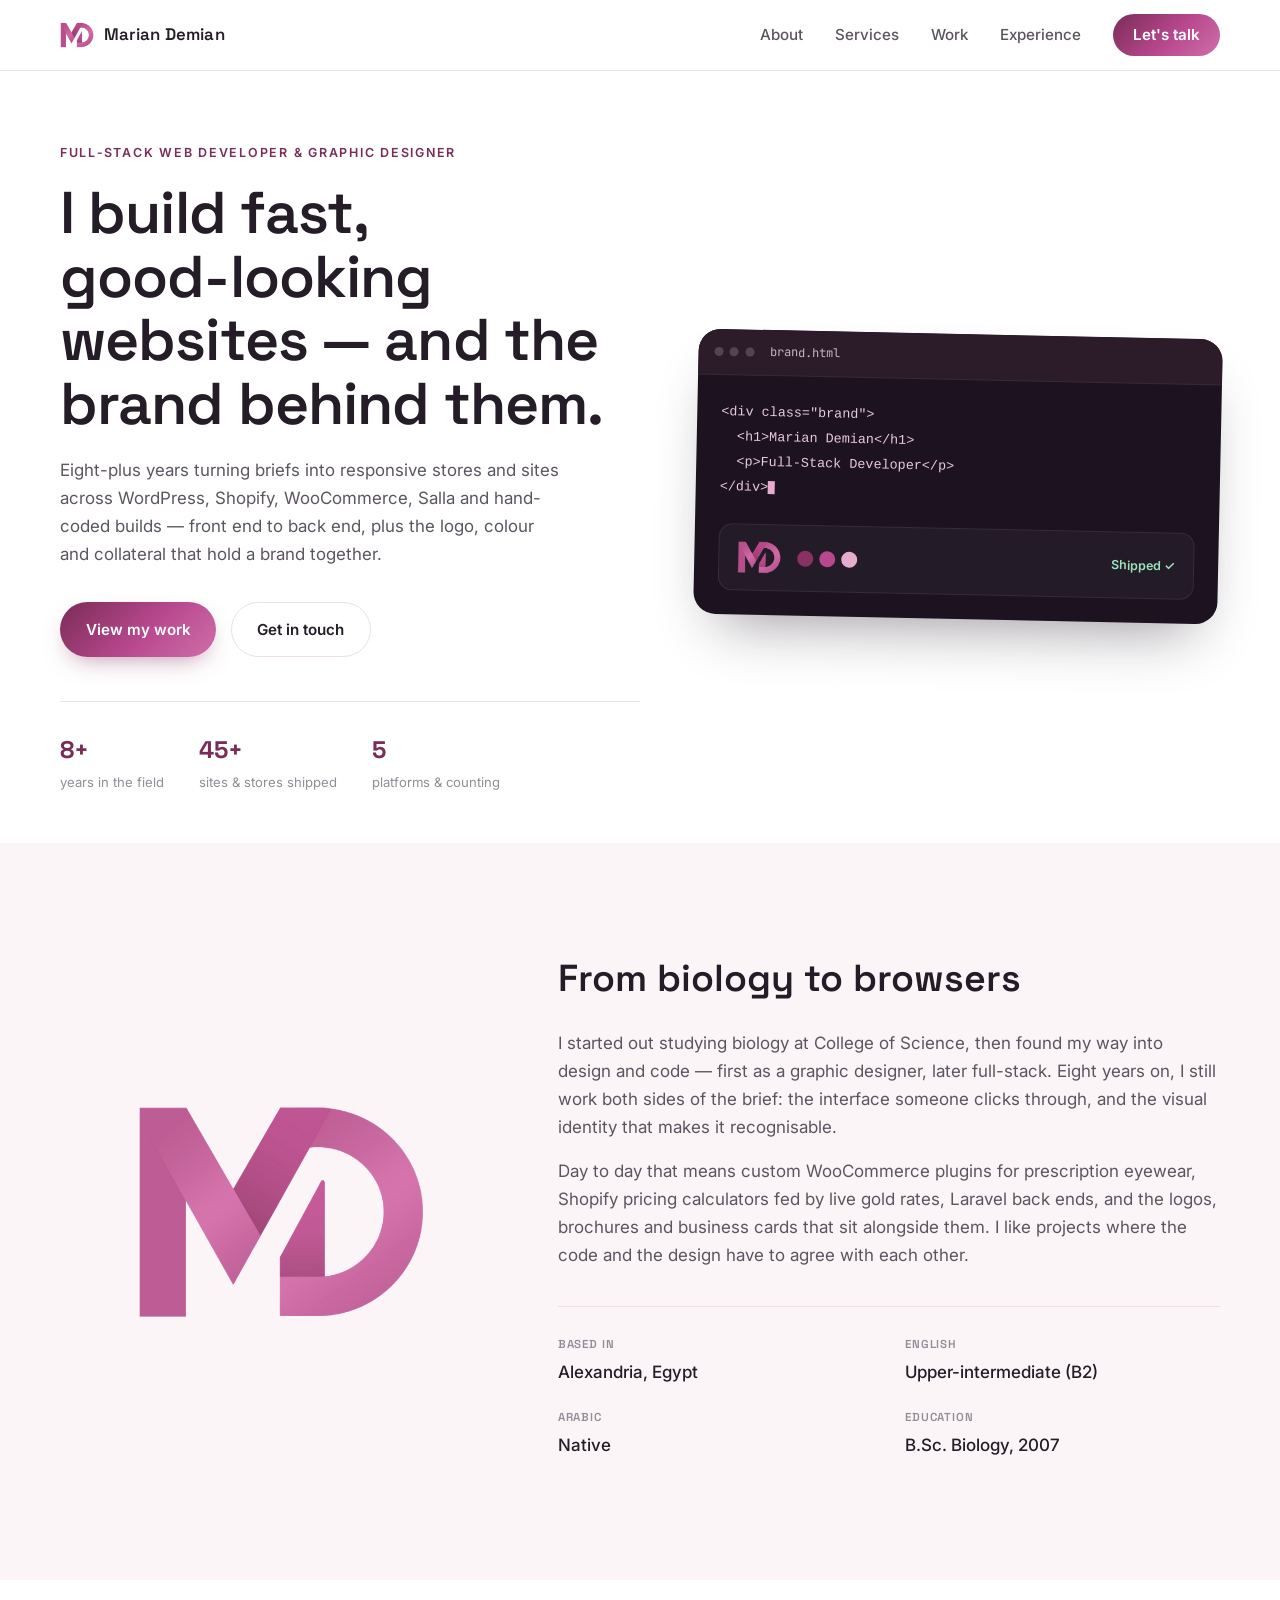
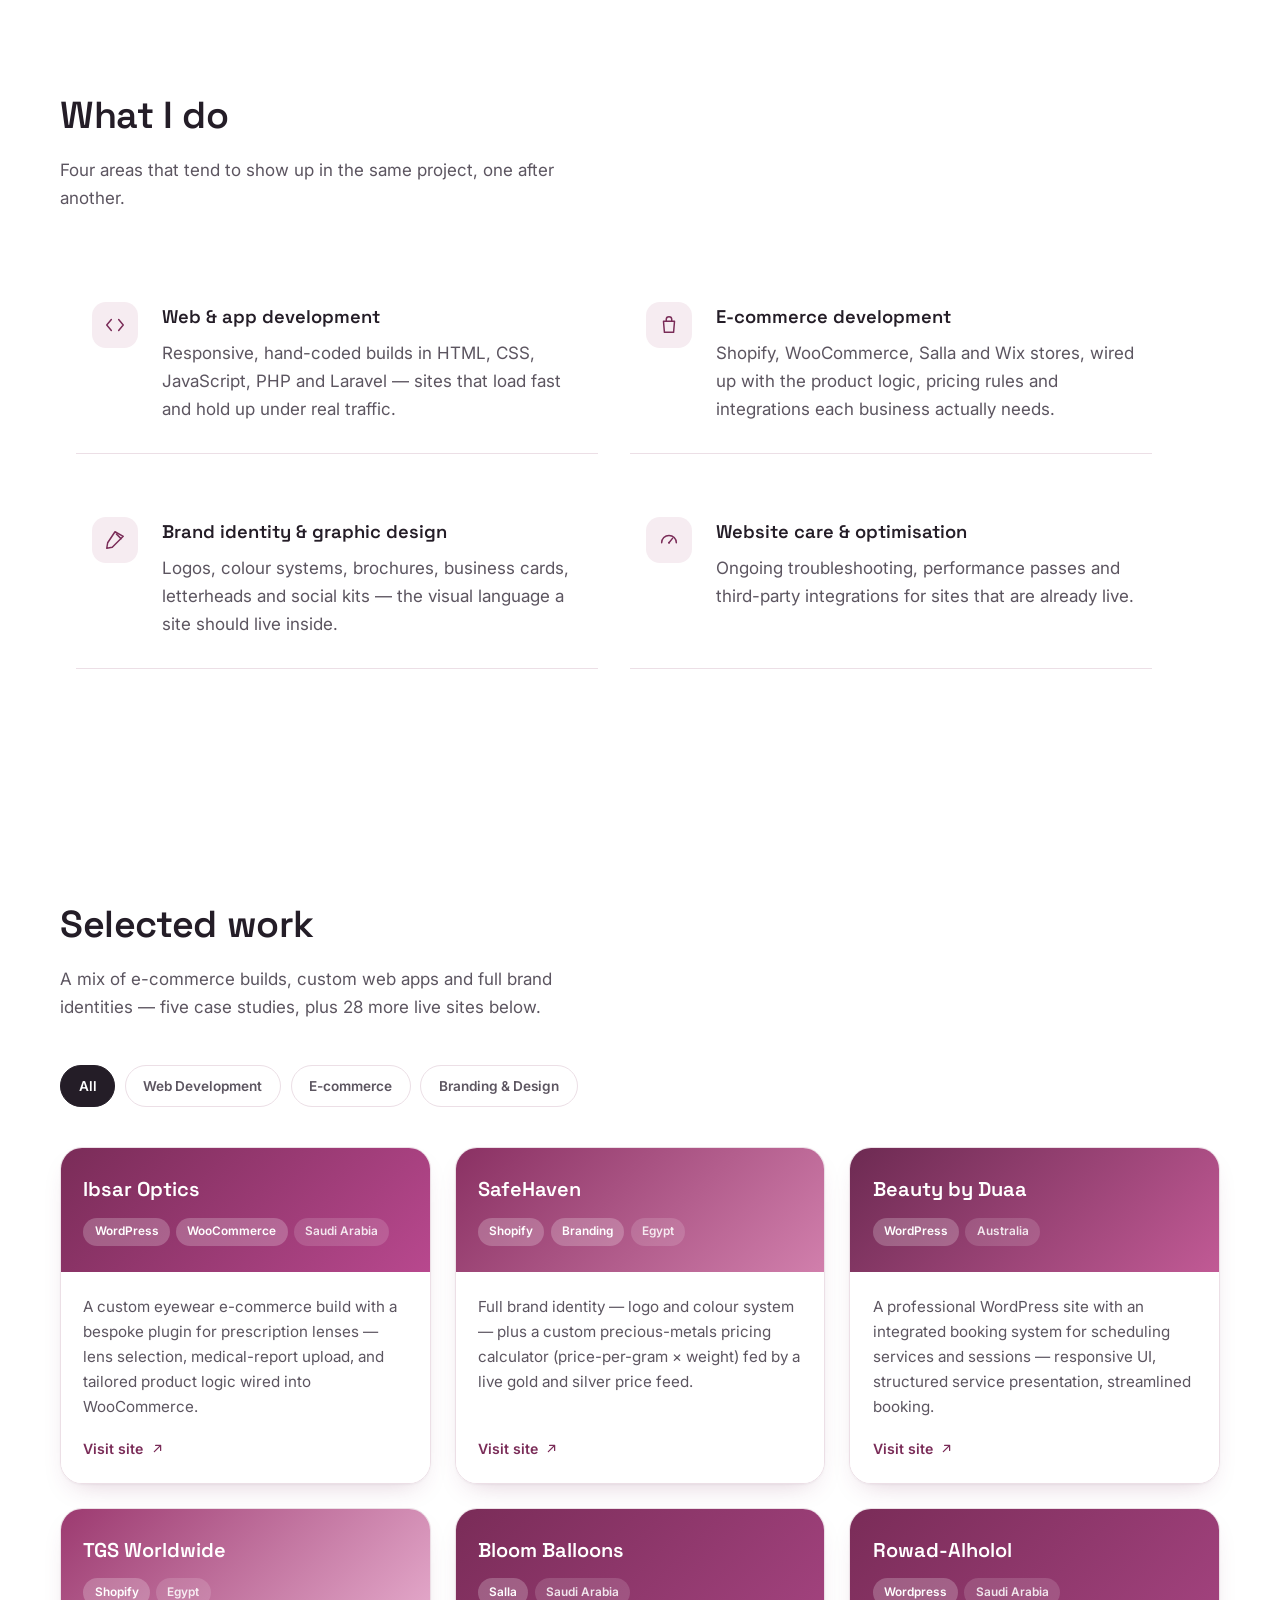
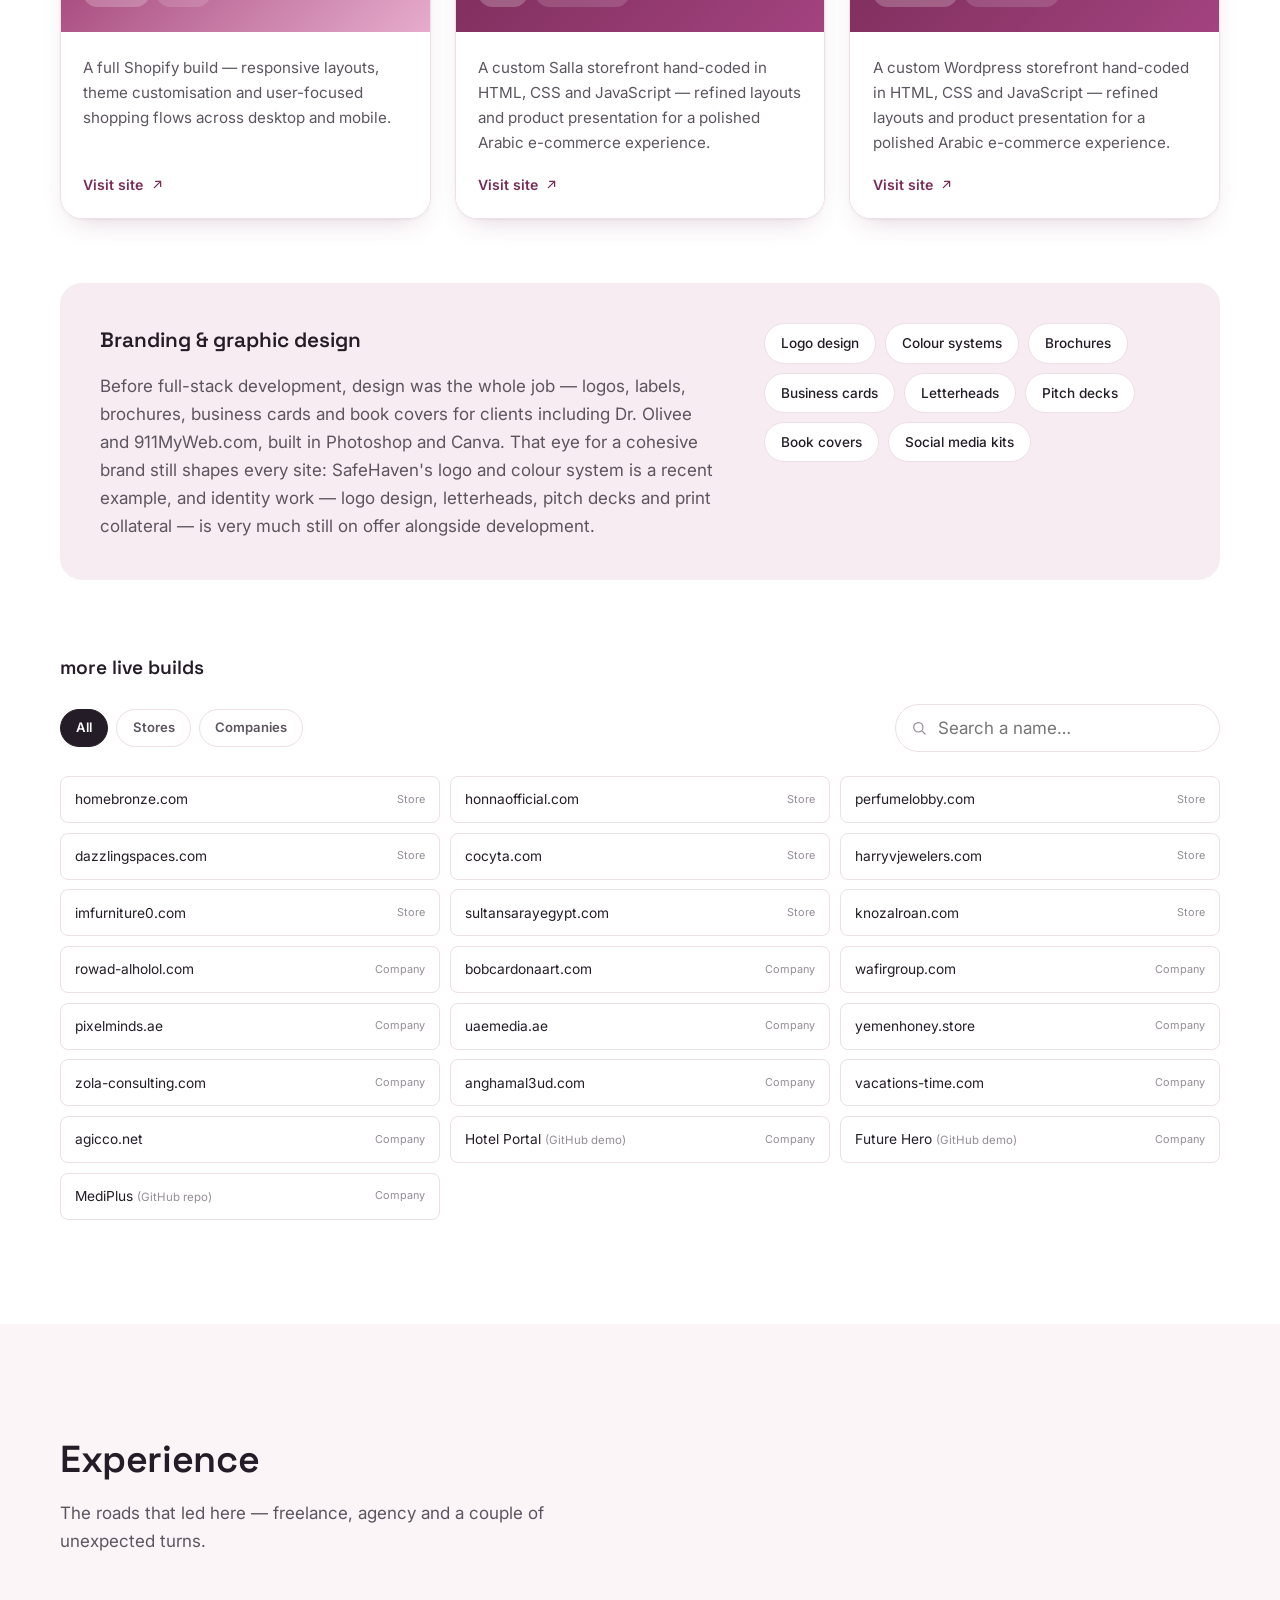
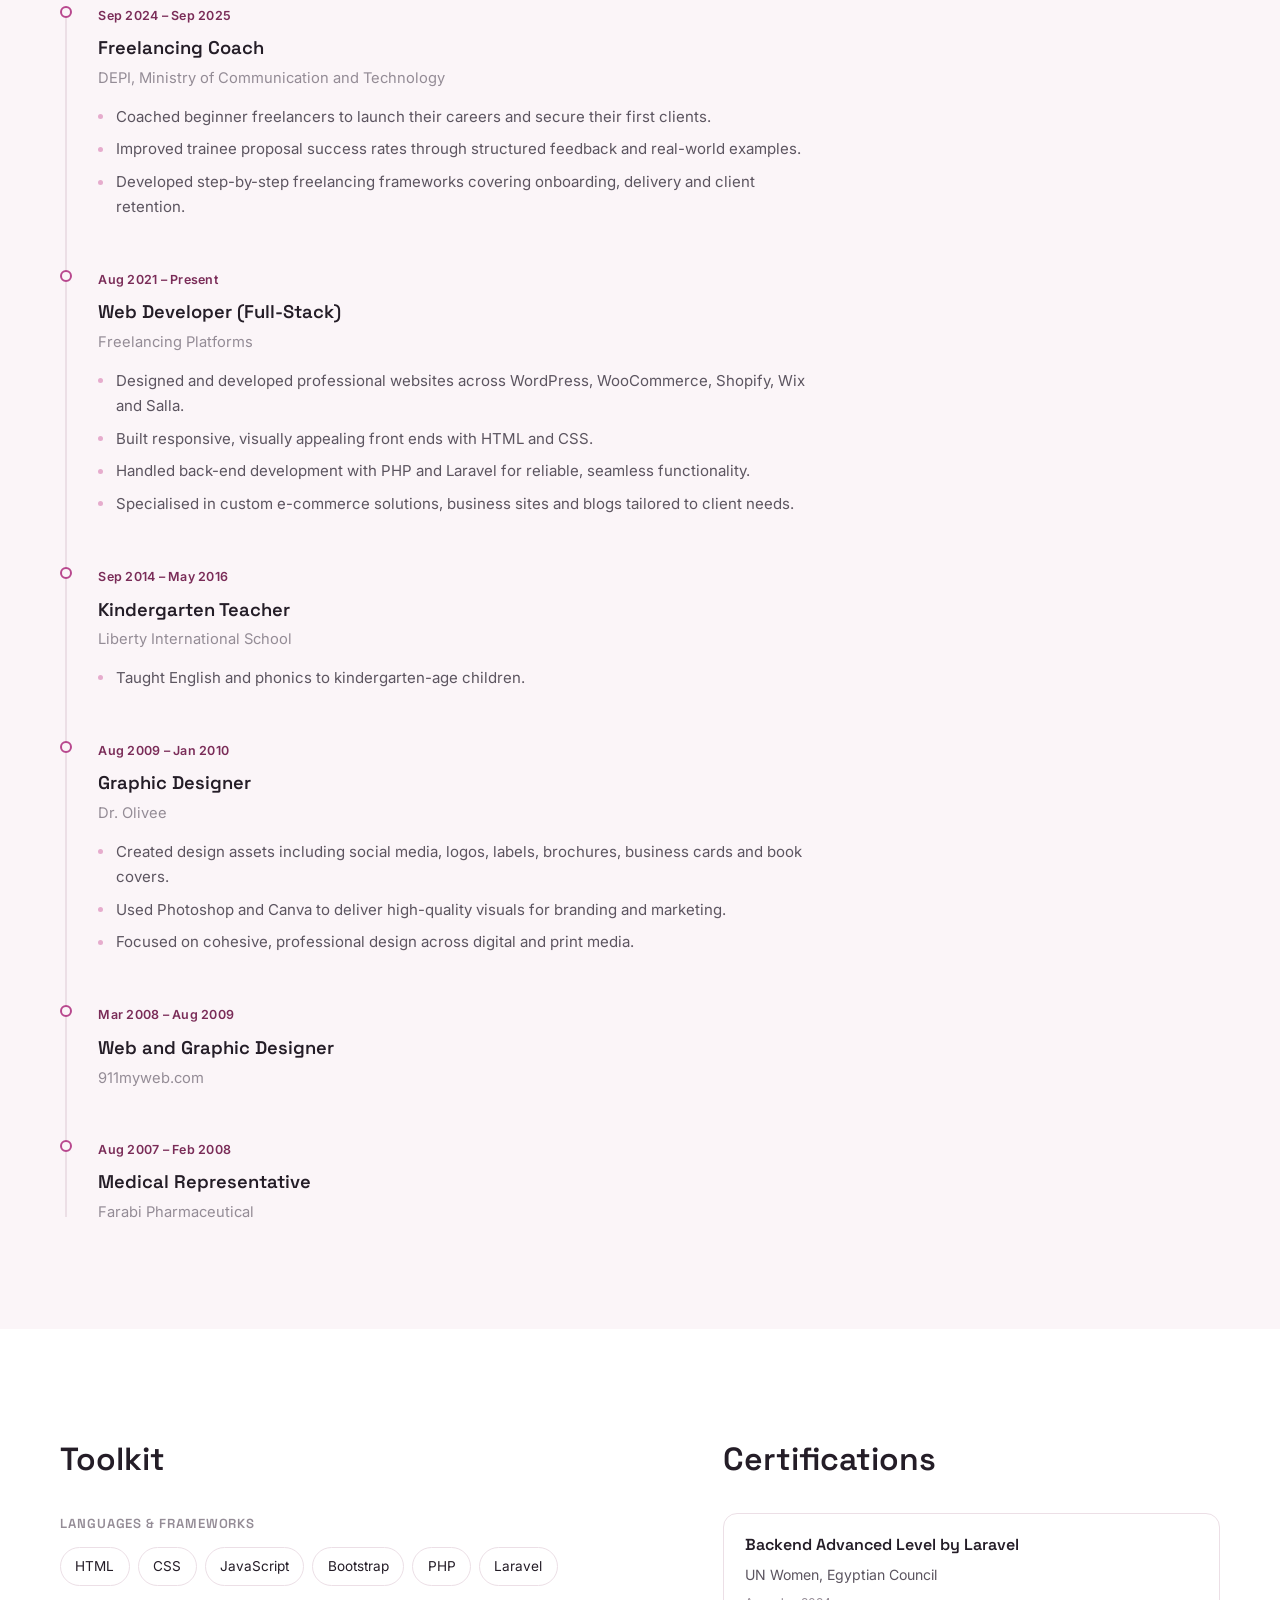
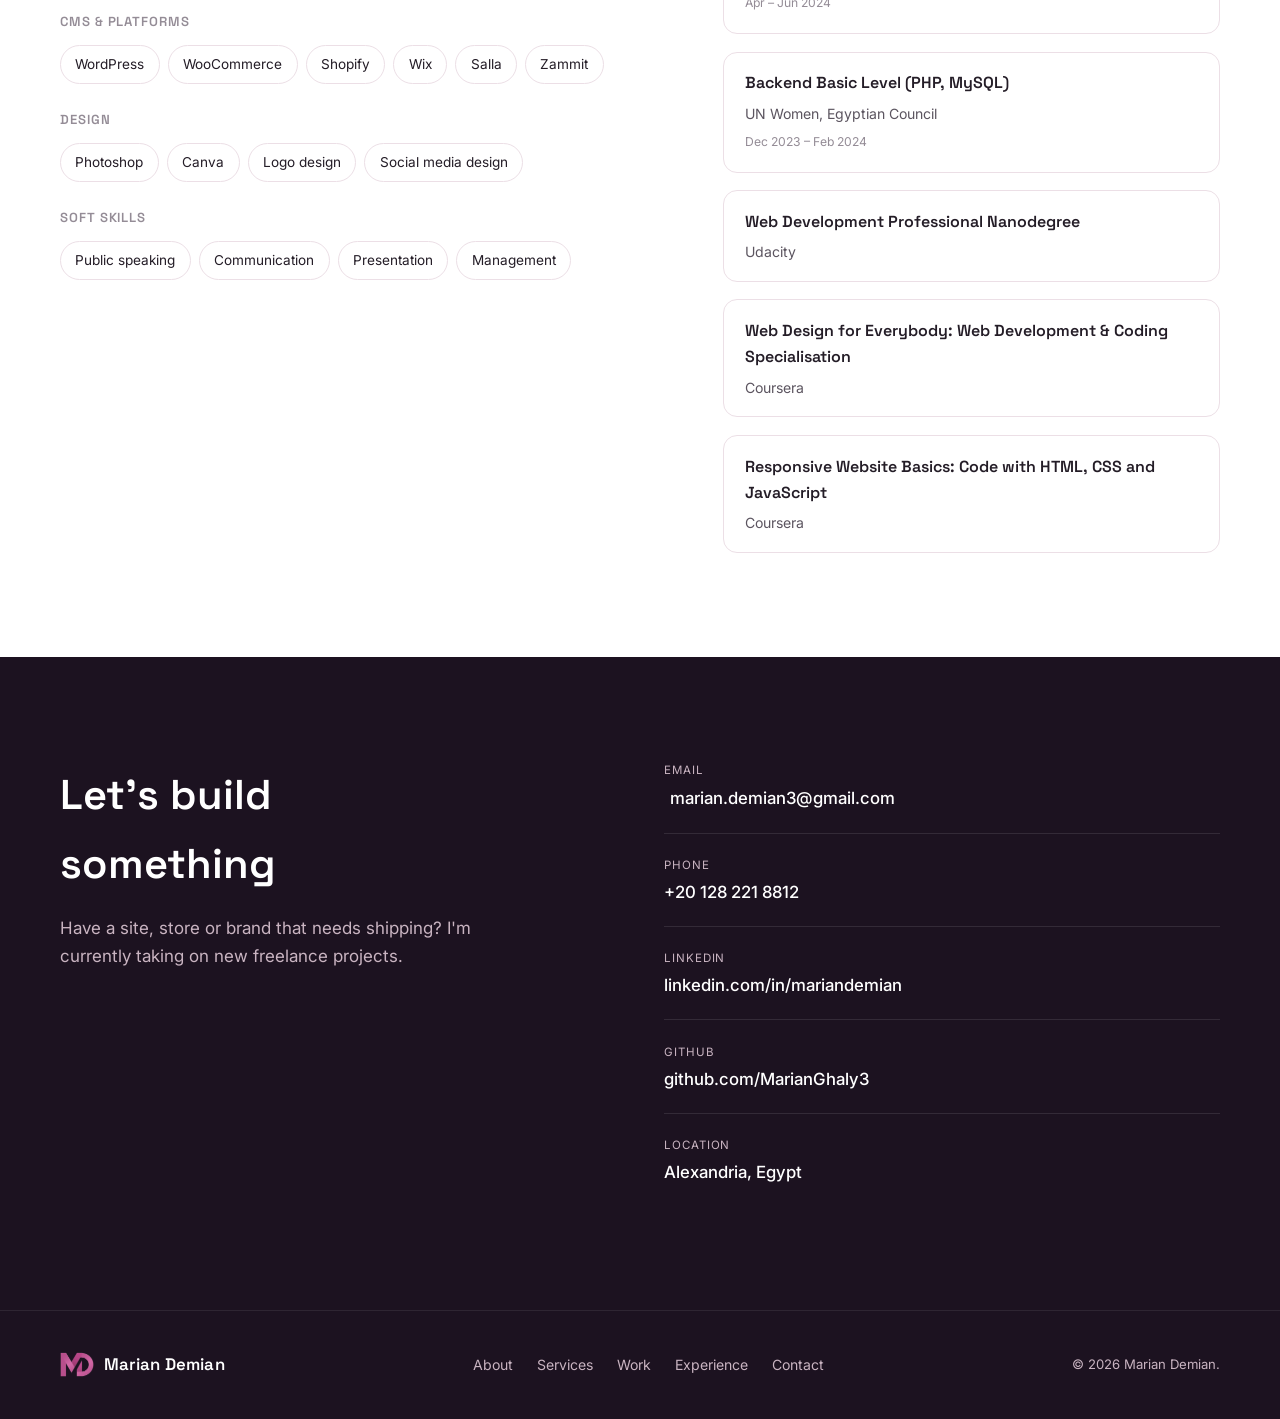
==== commit 99fb67c8: "html changes" ====
--- a/index.html
+++ b/index.html
@@ -261,15 +261,15 @@
 
         <article class="project-card" data-tags="ecommerce" style="--grad-a:#7a2c58; --grad-b:#a3437f;">
           <div class="project-head">
-            <h3>Bloom Balloons</h3>
+            <h3>Rowad-Alholol</h3>
             <div class="project-tags">
-              <span class="tag">Salla</span>
+              <span class="tag">Wordpress</span>
               <span class="tag tag-muted">Saudi Arabia</span>
             </div>
           </div>
           <div class="project-body">
-            <p>A custom Salla storefront hand-coded in HTML, CSS and JavaScript — refined layouts and product presentation for a polished Arabic e-commerce experience.</p>
-            <a class="project-link" href="https://bloomballoonsa.com/" target="_blank" rel="noopener">
+            <p>A custom Wordpress storefront hand-coded in HTML, CSS and JavaScript — refined layouts and product presentation for a polished Arabic e-commerce experience.</p>
+            <a class="project-link" href="https://Rowad-Alholol.com/" target="_blank" rel="noopener">
               Visit site
               <svg viewBox="0 0 24 24" fill="none" stroke="currentColor" stroke-width="2" stroke-linecap="round" stroke-linejoin="round"><path d="M7 17 17 7M9 7h8v8"/></svg>
             </a>
@@ -281,7 +281,7 @@
       </div>
 
       <!-- Custom development highlights -->
-      <div class="highlights">
+      <!-- <div class="highlights">
         <h3>A few problems I've solved in code</h3>
         <div class="highlights-grid">
           <div class="highlight">
@@ -300,7 +300,7 @@
             <p>Replaced the standard Buy Now action with a Call Us and WhatsApp redirect, matching the client's sales process.</p>
           </div>
         </div>
-      </div>
+      </div> -->
 
       <!-- Branding & design -->
       <div class="branding-block">
@@ -323,7 +323,7 @@
       <!-- Directory of remaining projects -->
       <div class="directory" id="directory">
         <div class="directory-head">
-          <h3>28 more live builds</h3>
+          <h3> more live builds</h3>
           <div class="directory-controls">
             <div class="directory-tabs" role="group" aria-label="Filter by type">
               <button class="dir-tab is-active" data-cat="all" type="button">All</button>
@@ -345,12 +345,12 @@
           <a class="dir-row" data-cat="store" data-name="dazzlingspaces.com" href="https://dazzlingspaces.com/" target="_blank" rel="noopener"><img loading="lazy" src="https://www.google.com/s2/favicons?sz=64&domain=dazzlingspaces.com" alt=""><span class="dir-name">dazzlingspaces.com</span><span class="dir-tag">Store</span></a>
           <a class="dir-row" data-cat="store" data-name="cocyta.com" href="https://cocyta.com/" target="_blank" rel="noopener"><img loading="lazy" src="https://www.google.com/s2/favicons?sz=64&domain=cocyta.com" alt=""><span class="dir-name">cocyta.com</span><span class="dir-tag">Store</span></a>
           <a class="dir-row" data-cat="store" data-name="harryvjewelers.com" href="https://harryvjewelers.com/" target="_blank" rel="noopener"><img loading="lazy" src="https://www.google.com/s2/favicons?sz=64&domain=harryvjewelers.com" alt=""><span class="dir-name">harryvjewelers.com</span><span class="dir-tag">Store</span></a>
-          <a class="dir-row" data-cat="store" data-name="eg.reduworld.com" href="https://eg.reduworld.com/" target="_blank" rel="noopener"><img loading="lazy" src="https://www.google.com/s2/favicons?sz=64&domain=reduworld.com" alt=""><span class="dir-name">eg.reduworld.com</span><span class="dir-tag">Store</span></a>
-          <a class="dir-row" data-cat="store" data-name="ready2transfer.com" href="https://ready2transfer.com/" target="_blank" rel="noopener"><img loading="lazy" src="https://www.google.com/s2/favicons?sz=64&domain=ready2transfer.com" alt=""><span class="dir-name">ready2transfer.com</span><span class="dir-tag">Store</span></a>
+          <!-- <a class="dir-row" data-cat="store" data-name="eg.reduworld.com" href="https://eg.reduworld.com/" target="_blank" rel="noopener"><img loading="lazy" src="https://www.google.com/s2/favicons?sz=64&domain=reduworld.com" alt=""><span class="dir-name">eg.reduworld.com</span><span class="dir-tag">Store</span></a> -->
+          <!-- <a class="dir-row" data-cat="store" data-name="ready2transfer.com" href="https://ready2transfer.com/" target="_blank" rel="noopener"><img loading="lazy" src="https://www.google.com/s2/favicons?sz=64&domain=ready2transfer.com" alt=""><span class="dir-name">ready2transfer.com</span><span class="dir-tag">Store</span></a> -->
           <a class="dir-row" data-cat="store" data-name="imfurniture0.com" href="https://imfurniture0.com/" target="_blank" rel="noopener"><img loading="lazy" src="https://www.google.com/s2/favicons?sz=64&domain=imfurniture0.com" alt=""><span class="dir-name">imfurniture0.com</span><span class="dir-tag">Store</span></a>
-          <a class="dir-row" data-cat="store" data-name="joyroom.com.sa" href="https://joyroom.com.sa/" target="_blank" rel="noopener"><img loading="lazy" src="https://www.google.com/s2/favicons?sz=64&domain=joyroom.com.sa" alt=""><span class="dir-name">joyroom.com.sa</span><span class="dir-tag">Store</span></a>
+          <!-- <a class="dir-row" data-cat="store" data-name="joyroom.com.sa" href="https://joyroom.com.sa/" target="_blank" rel="noopener"><img loading="lazy" src="https://www.google.com/s2/favicons?sz=64&domain=joyroom.com.sa" alt=""><span class="dir-name">joyroom.com.sa</span><span class="dir-tag">Store</span></a> -->
           <a class="dir-row" data-cat="store" data-name="sultansarayegypt.com" href="https://www.sultansarayegypt.com/" target="_blank" rel="noopener"><img loading="lazy" src="https://www.google.com/s2/favicons?sz=64&domain=sultansarayegypt.com" alt=""><span class="dir-name">sultansarayegypt.com</span><span class="dir-tag">Store</span></a>
-          <a class="dir-row" data-cat="store" data-name="tuquscoffee.com" href="https://tuquscoffee.com/" target="_blank" rel="noopener"><img loading="lazy" src="https://www.google.com/s2/favicons?sz=64&domain=tuquscoffee.com" alt=""><span class="dir-name">tuquscoffee.com</span><span class="dir-tag">Store</span></a>
+          <!-- <a class="dir-row" data-cat="store" data-name="tuquscoffee.com" href="https://tuquscoffee.com/" target="_blank" rel="noopener"><img loading="lazy" src="https://www.google.com/s2/favicons?sz=64&domain=tuquscoffee.com" alt=""><span class="dir-name">tuquscoffee.com</span><span class="dir-tag">Store</span></a> -->
           <a class="dir-row" data-cat="store" data-name="knozalroan.com" href="https://knozalroan.com/ar/" target="_blank" rel="noopener"><img loading="lazy" src="https://www.google.com/s2/favicons?sz=64&domain=knozalroan.com" alt=""><span class="dir-name">knozalroan.com</span><span class="dir-tag">Store</span></a>
 
           <a class="dir-row" data-cat="company" data-name="rowad-alholol.com" href="https://rowad-alholol.com/" target="_blank" rel="noopener"><img loading="lazy" src="https://www.google.com/s2/favicons?sz=64&domain=rowad-alholol.com" alt=""><span class="dir-name">rowad-alholol.com</span><span class="dir-tag">Company</span></a>
@@ -359,8 +359,8 @@
           <a class="dir-row" data-cat="company" data-name="pixelminds.ae" href="https://www.pixelminds.ae/" target="_blank" rel="noopener"><img loading="lazy" src="https://www.google.com/s2/favicons?sz=64&domain=pixelminds.ae" alt=""><span class="dir-name">pixelminds.ae</span><span class="dir-tag">Company</span></a>
           <a class="dir-row" data-cat="company" data-name="uaemedia.ae" href="https://uaemedia.ae/" target="_blank" rel="noopener"><img loading="lazy" src="https://www.google.com/s2/favicons?sz=64&domain=uaemedia.ae" alt=""><span class="dir-name">uaemedia.ae</span><span class="dir-tag">Company</span></a>
           <a class="dir-row" data-cat="company" data-name="yemenhoney.store" href="https://yemenhoney.store/" target="_blank" rel="noopener"><img loading="lazy" src="https://www.google.com/s2/favicons?sz=64&domain=yemenhoney.store" alt=""><span class="dir-name">yemenhoney.store</span><span class="dir-tag">Company</span></a>
-          <a class="dir-row" data-cat="company" data-name="rawnaqalthahi.com" href="https://rawnaqalthahi.com/" target="_blank" rel="noopener"><img loading="lazy" src="https://www.google.com/s2/favicons?sz=64&domain=rawnaqalthahi.com" alt=""><span class="dir-name">rawnaqalthahi.com</span><span class="dir-tag">Company</span></a>
-          <a class="dir-row" data-cat="company" data-name="tiafood.com" href="https://www.tiafood.com/" target="_blank" rel="noopener"><img loading="lazy" src="https://www.google.com/s2/favicons?sz=64&domain=tiafood.com" alt=""><span class="dir-name">tiafood.com</span><span class="dir-tag">Company</span></a>
+          <!-- <a class="dir-row" data-cat="company" data-name="rawnaqalthahi.com" href="https://rawnaqalthahi.com/" target="_blank" rel="noopener"><img loading="lazy" src="https://www.google.com/s2/favicons?sz=64&domain=rawnaqalthahi.com" alt=""><span class="dir-name">rawnaqalthahi.com</span><span class="dir-tag">Company</span></a> -->
+          <!-- <a class="dir-row" data-cat="company" data-name="tiafood.com" href="https://www.tiafood.com/" target="_blank" rel="noopener"><img loading="lazy" src="https://www.google.com/s2/favicons?sz=64&domain=tiafood.com" alt=""><span class="dir-name">tiafood.com</span><span class="dir-tag">Company</span></a> -->
           <a class="dir-row" data-cat="company" data-name="zola-consulting.com" href="https://www.zola-consulting.com/" target="_blank" rel="noopener"><img loading="lazy" src="https://www.google.com/s2/favicons?sz=64&domain=zola-consulting.com" alt=""><span class="dir-name">zola-consulting.com</span><span class="dir-tag">Company</span></a>
           <a class="dir-row" data-cat="company" data-name="anghamal3ud.com" href="https://www.anghamal3ud.com/" target="_blank" rel="noopener"><img loading="lazy" src="https://www.google.com/s2/favicons?sz=64&domain=anghamal3ud.com" alt=""><span class="dir-name">anghamal3ud.com</span><span class="dir-tag">Company</span></a>
           <a class="dir-row" data-cat="company" data-name="vacations-time.com" href="https://vacations-time.com/" target="_blank" rel="noopener"><img loading="lazy" src="https://www.google.com/s2/favicons?sz=64&domain=vacations-time.com" alt=""><span class="dir-name">vacations-time.com</span><span class="dir-tag">Company</span></a>
@@ -554,7 +554,7 @@
       <a href="#experience">Experience</a>
       <a href="#contact">Contact</a>
     </nav>
-    <p class="footer-meta">© <span id="year"></span> Marian Demian. Built with HTML, CSS &amp; JavaScript.</p>
+    <p class="footer-meta">© <span id="year"></span> Marian Demian.</p>
   </div>
 </footer>
 
--- a/css/styles.css
+++ b/css/styles.css
@@ -573,7 +573,7 @@
 
   .hero-visual {
     order: -1;
-    max-width: 460px;
+    max-width: 560px;
   }
 
   .hero-copy h1 {
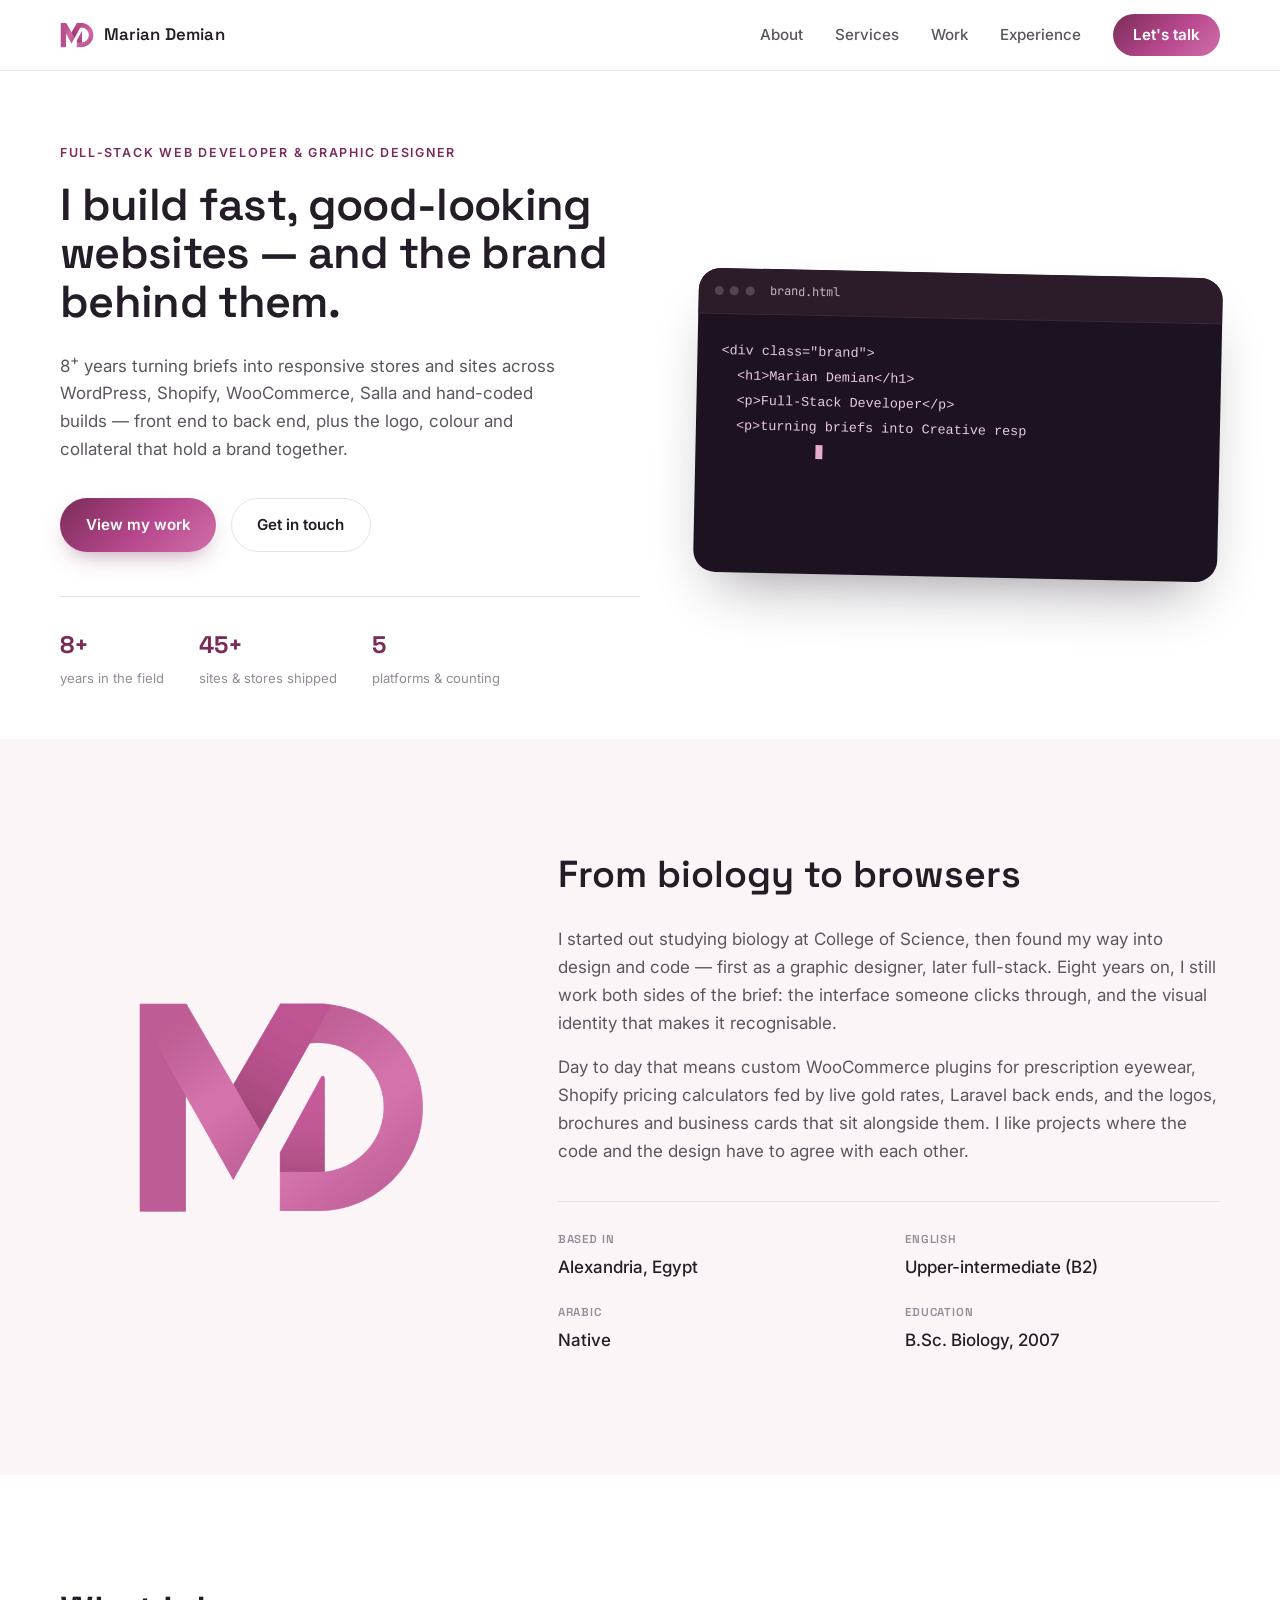
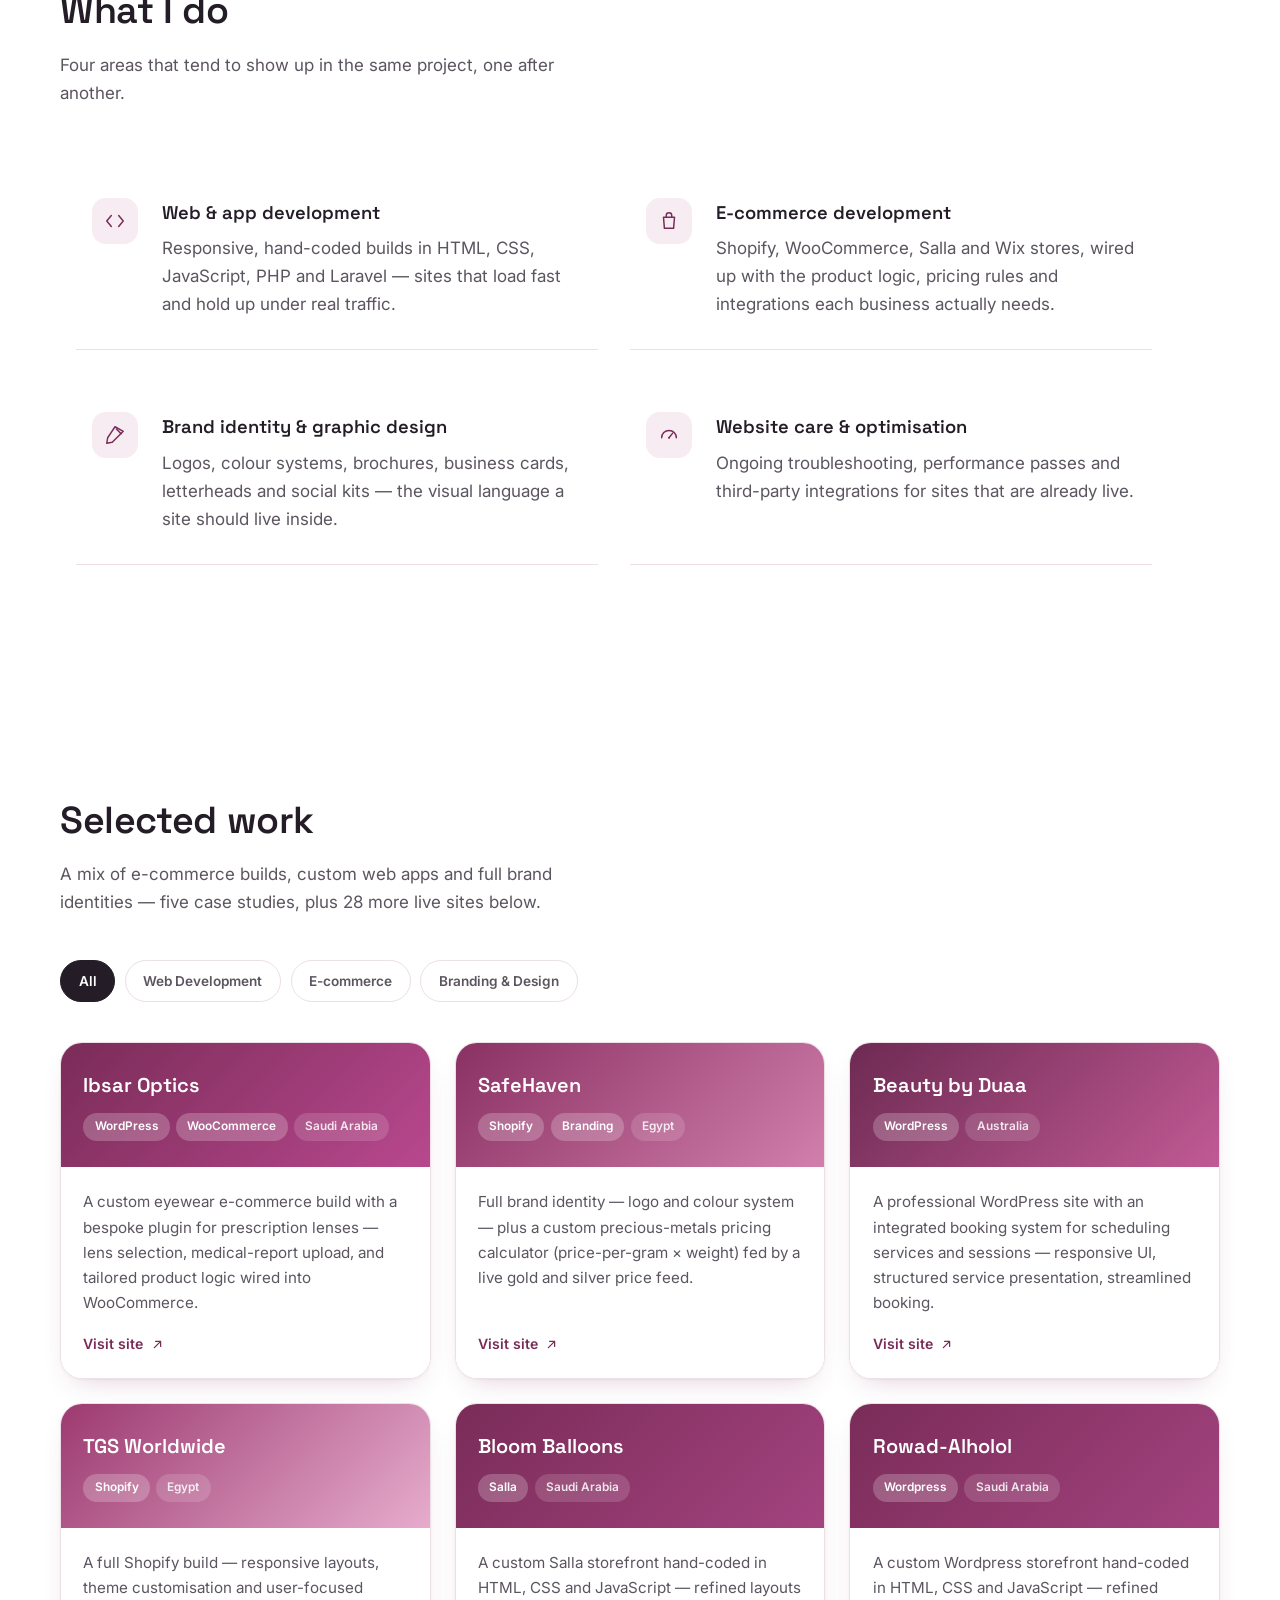
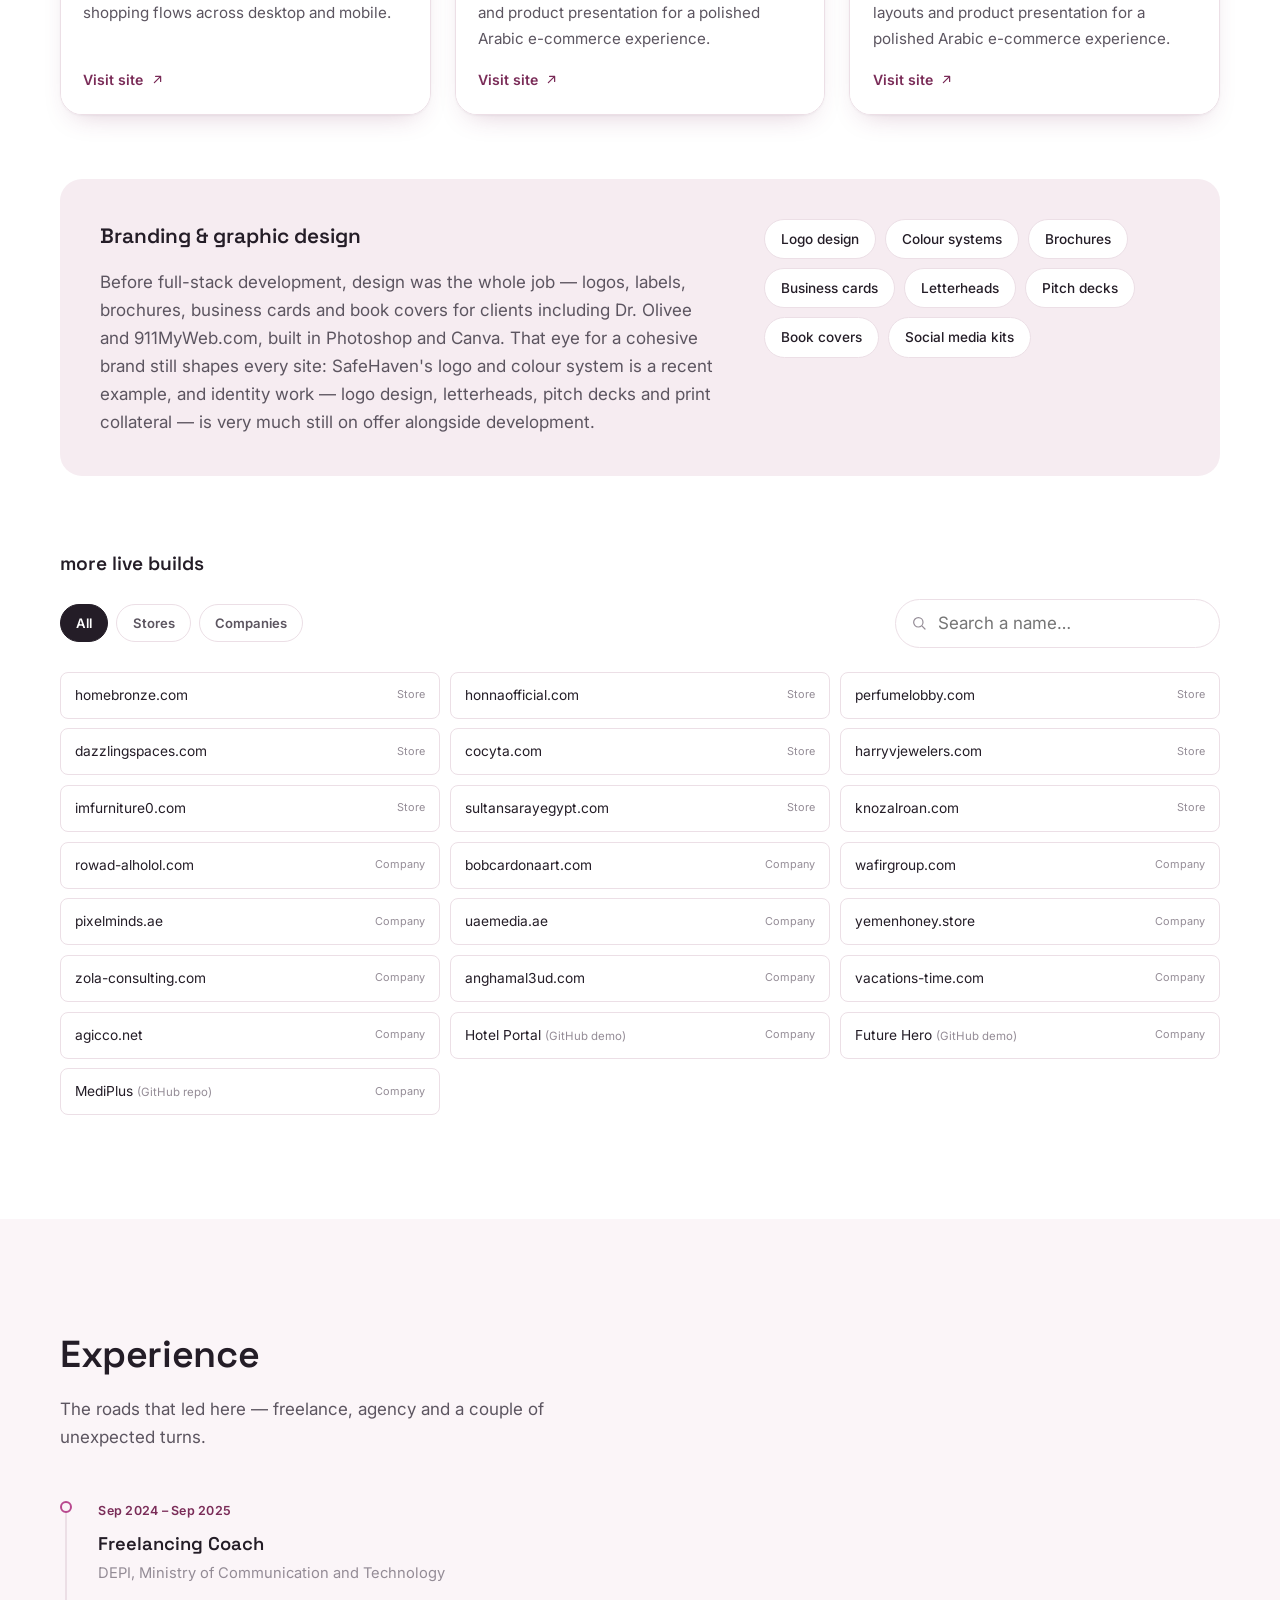
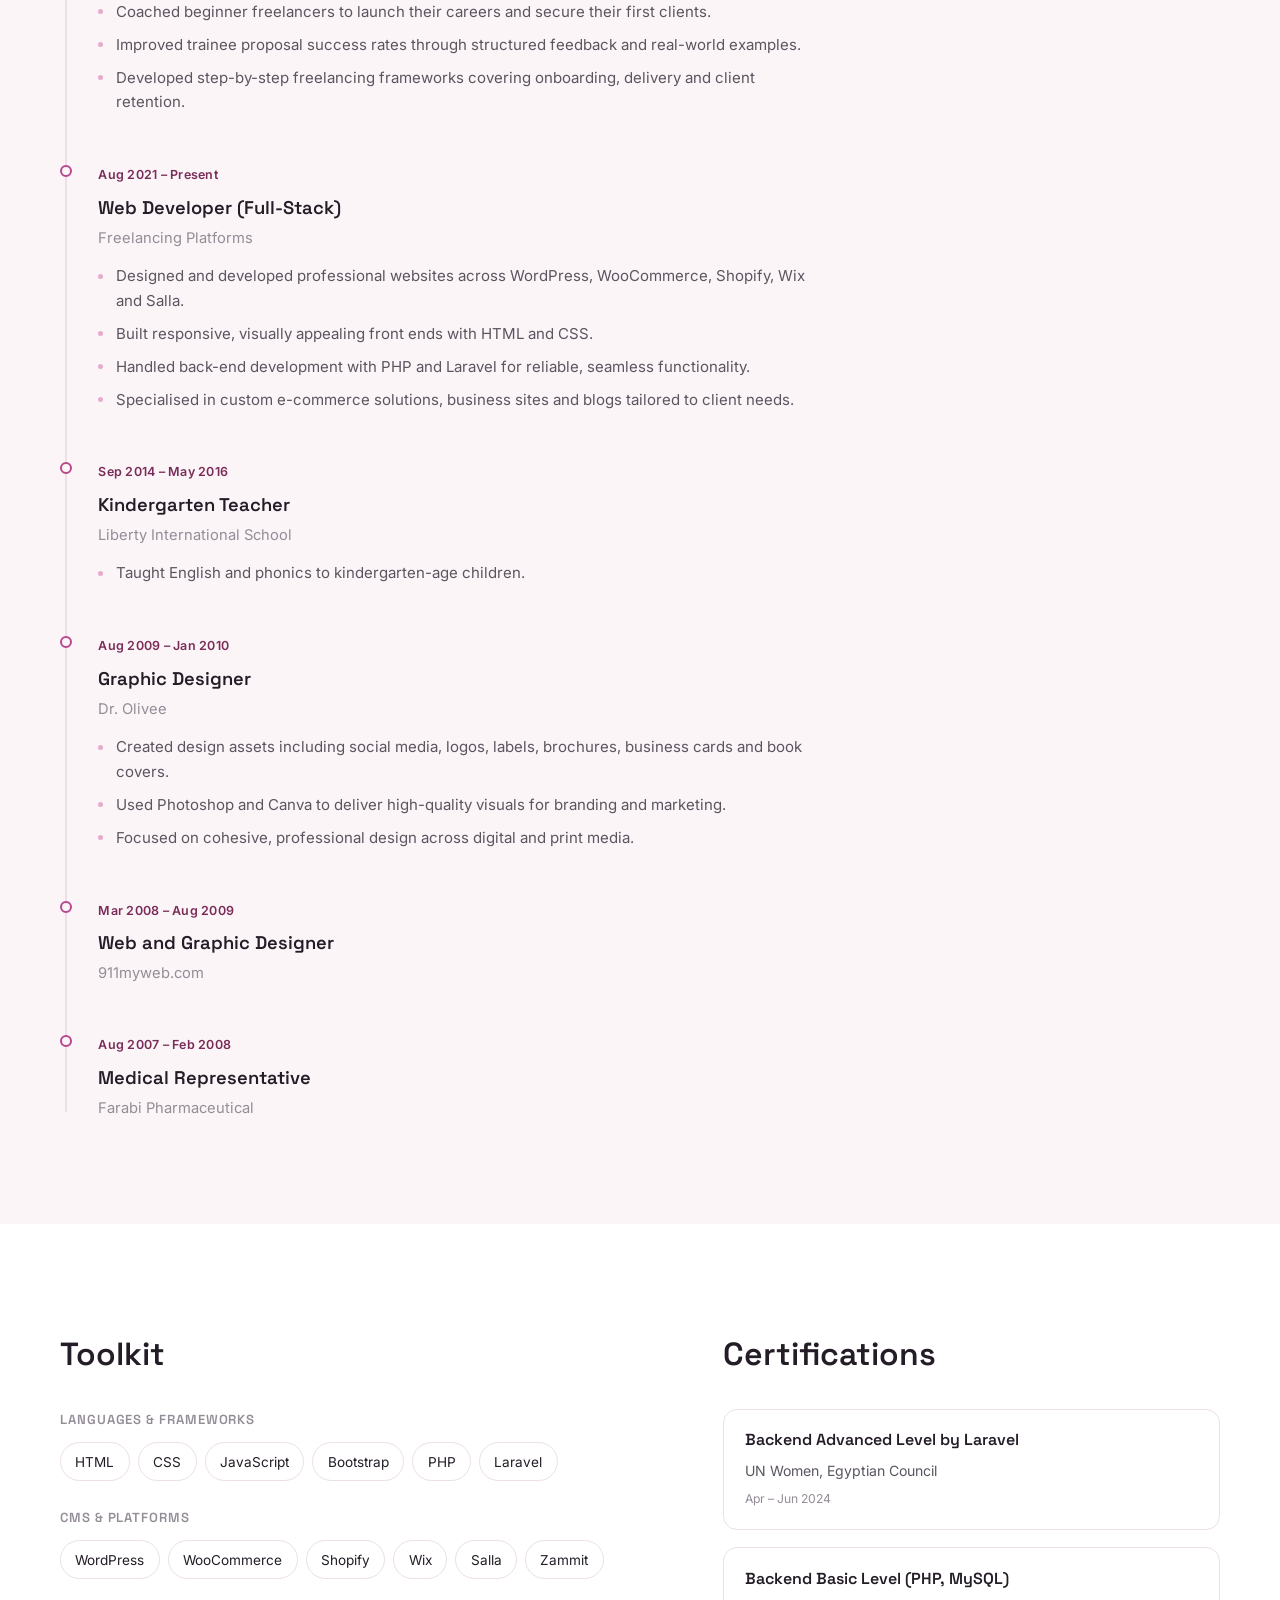
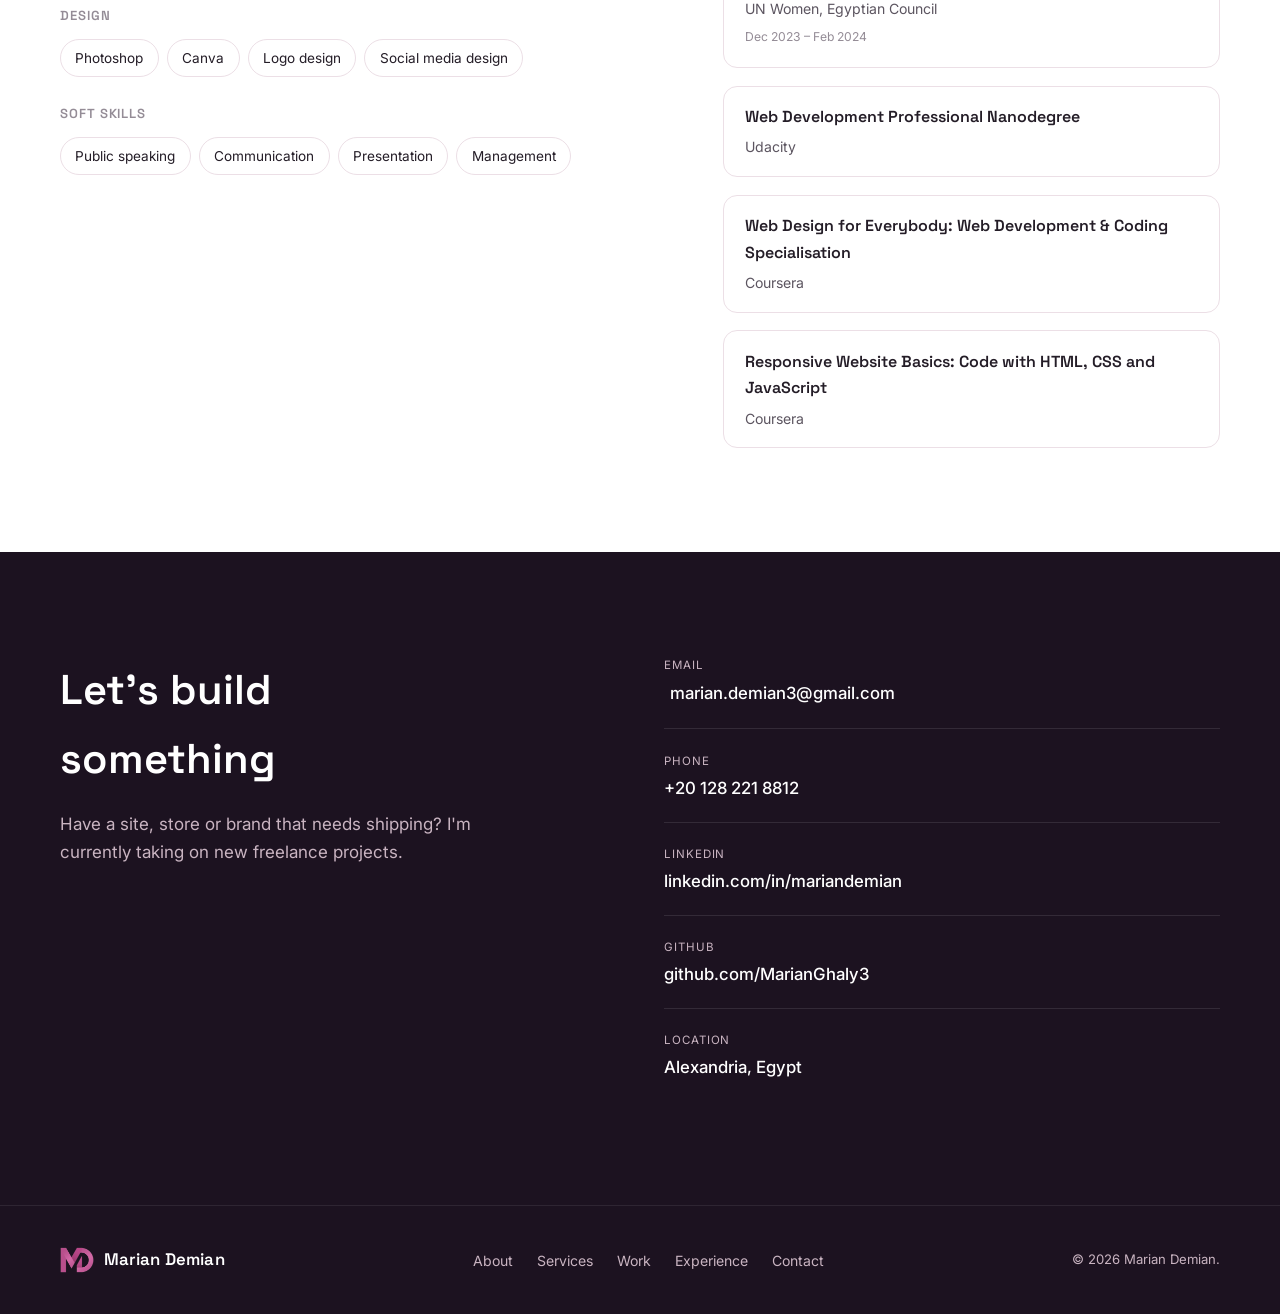
==== commit bc7dc07d: "js changes" ====
--- a/index.html
+++ b/index.html
@@ -49,7 +49,7 @@
       <div class="hero-copy">
         <p class="kicker">Full&#8209;Stack Web Developer &amp; Graphic Designer</p>
         <h1>I build fast, good&#8209;looking websites — and the brand behind them.</h1>
-        <p class="hero-lede">Eight-plus years turning briefs into responsive stores and sites across WordPress, Shopify, WooCommerce, Salla and hand-coded builds — front end to back end, plus the logo, colour and collateral that hold a brand together.</p>
+        <p class="hero-lede">8<sup>+</sup> years turning briefs into responsive stores and sites across WordPress, Shopify, WooCommerce, Salla and hand-coded builds — front end to back end, plus the logo, colour and collateral that hold a brand together.</p>
 
         <div class="hero-actions">
           <a class="btn btn-primary" href="#work">View my work</a>
@@ -69,11 +69,13 @@
             <span class="dot"></span><span class="dot"></span><span class="dot"></span>
             <span class="editor-tab">brand.html</span>
           </div>
-          <pre class="editor-body"><code id="typeTarget"></code><span class="caret" id="caret"></span></pre>
+          <pre class="editor-body"><code id="typeTarget"></code>
+            <span class="caret" id="caret"></span></pre>
           <div class="editor-preview" id="editorPreview">
             <img src="assets/logo-mark.png" alt="" width="52" height="39">
             <div class="swatches">
-              <i style="--c:#8a3163"></i><i style="--c:#b8488e"></i><i style="--c:#e6accd"></i>
+              <i style="--c:#8a3163"></i><i style="--c:#b8488e"></i>
+              <i style="--c:#e6accd"></i>
             </div>
             <span class="shipped">Shipped ✓</span>
           </div>
--- a/css/styles.css
+++ b/css/styles.css
@@ -415,7 +415,7 @@
 }
 
 .hero-copy h1 {
-  font-size: clamp(2.35rem, 4.6vw, 3.7rem);
+  font-size: clamp(2.3rem, 3.5vw, 3.5rem);
   line-height: 1.08;
   letter-spacing: -.015em;
   max-width: 20ch;
@@ -709,6 +709,7 @@
 
 @media (max-width: 600px) {
   .service-item {
+    width: 90%;
     gap: 1rem;
   }
 }
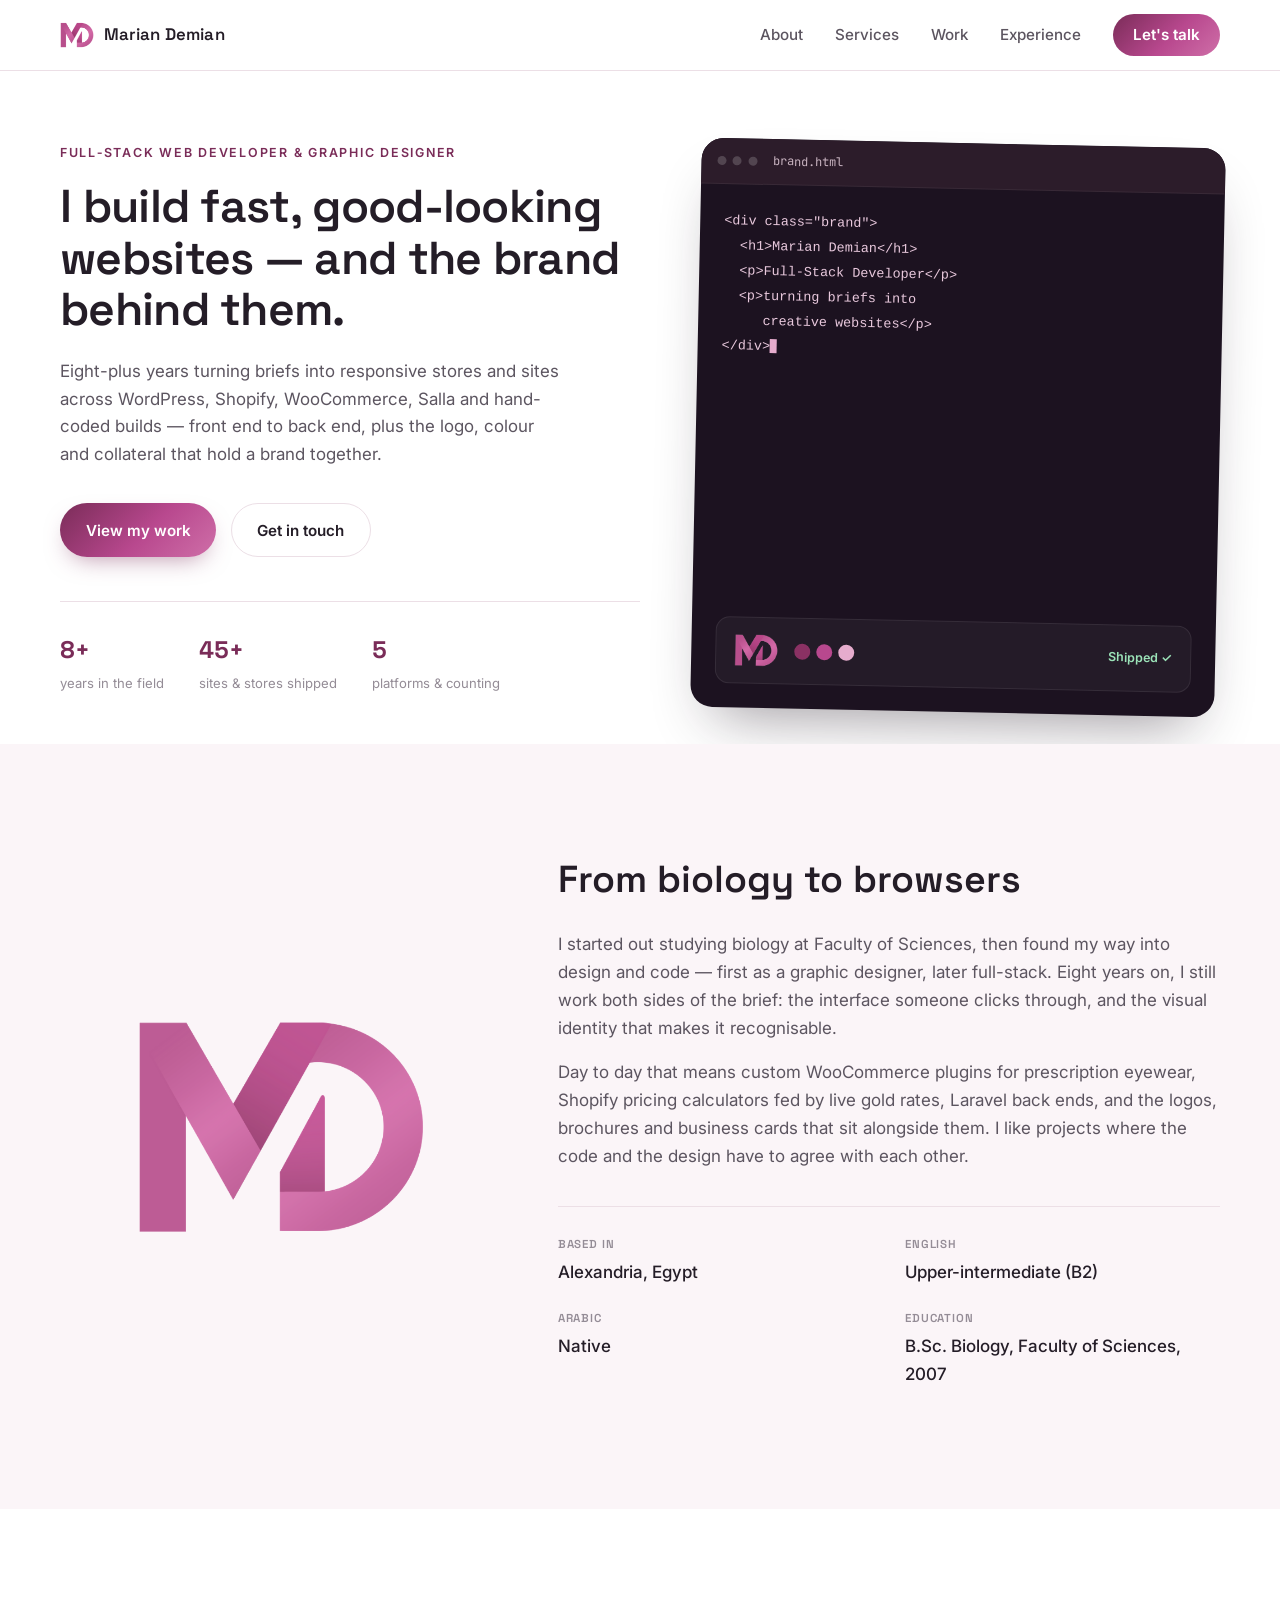
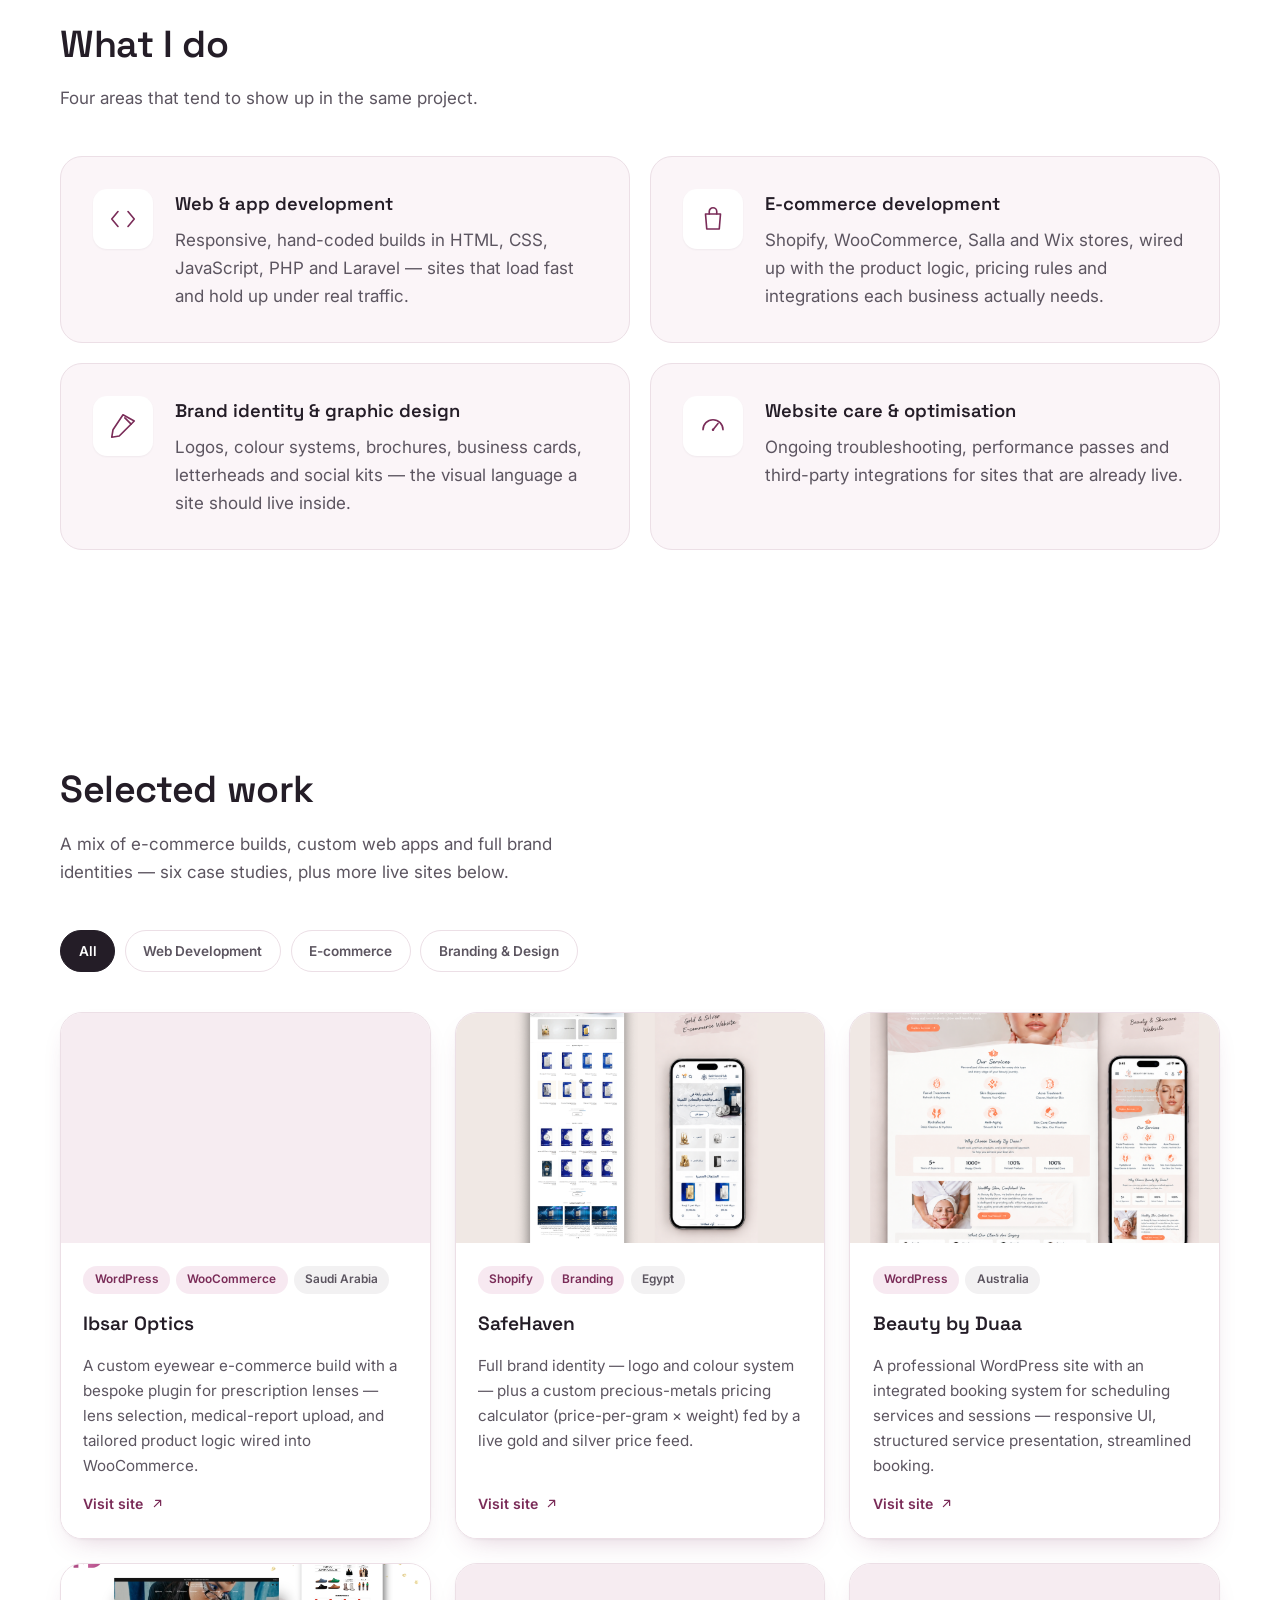
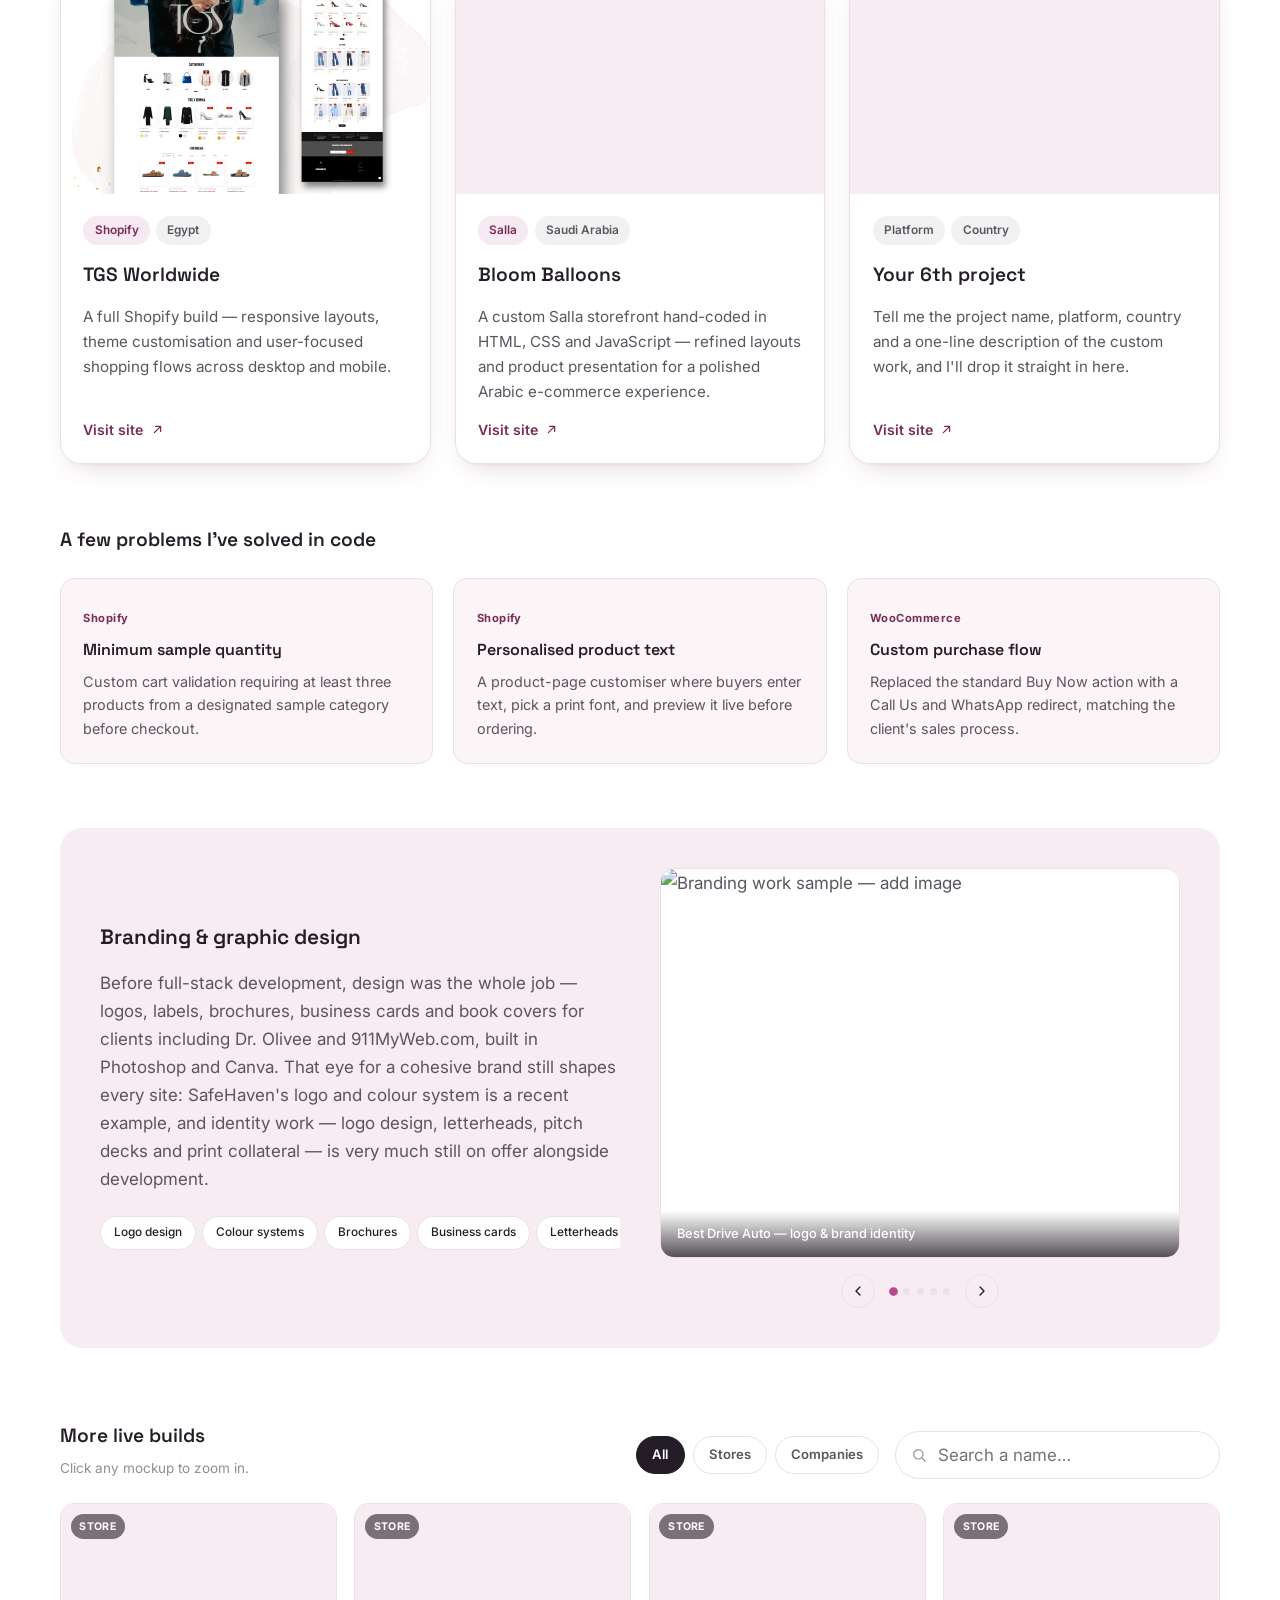
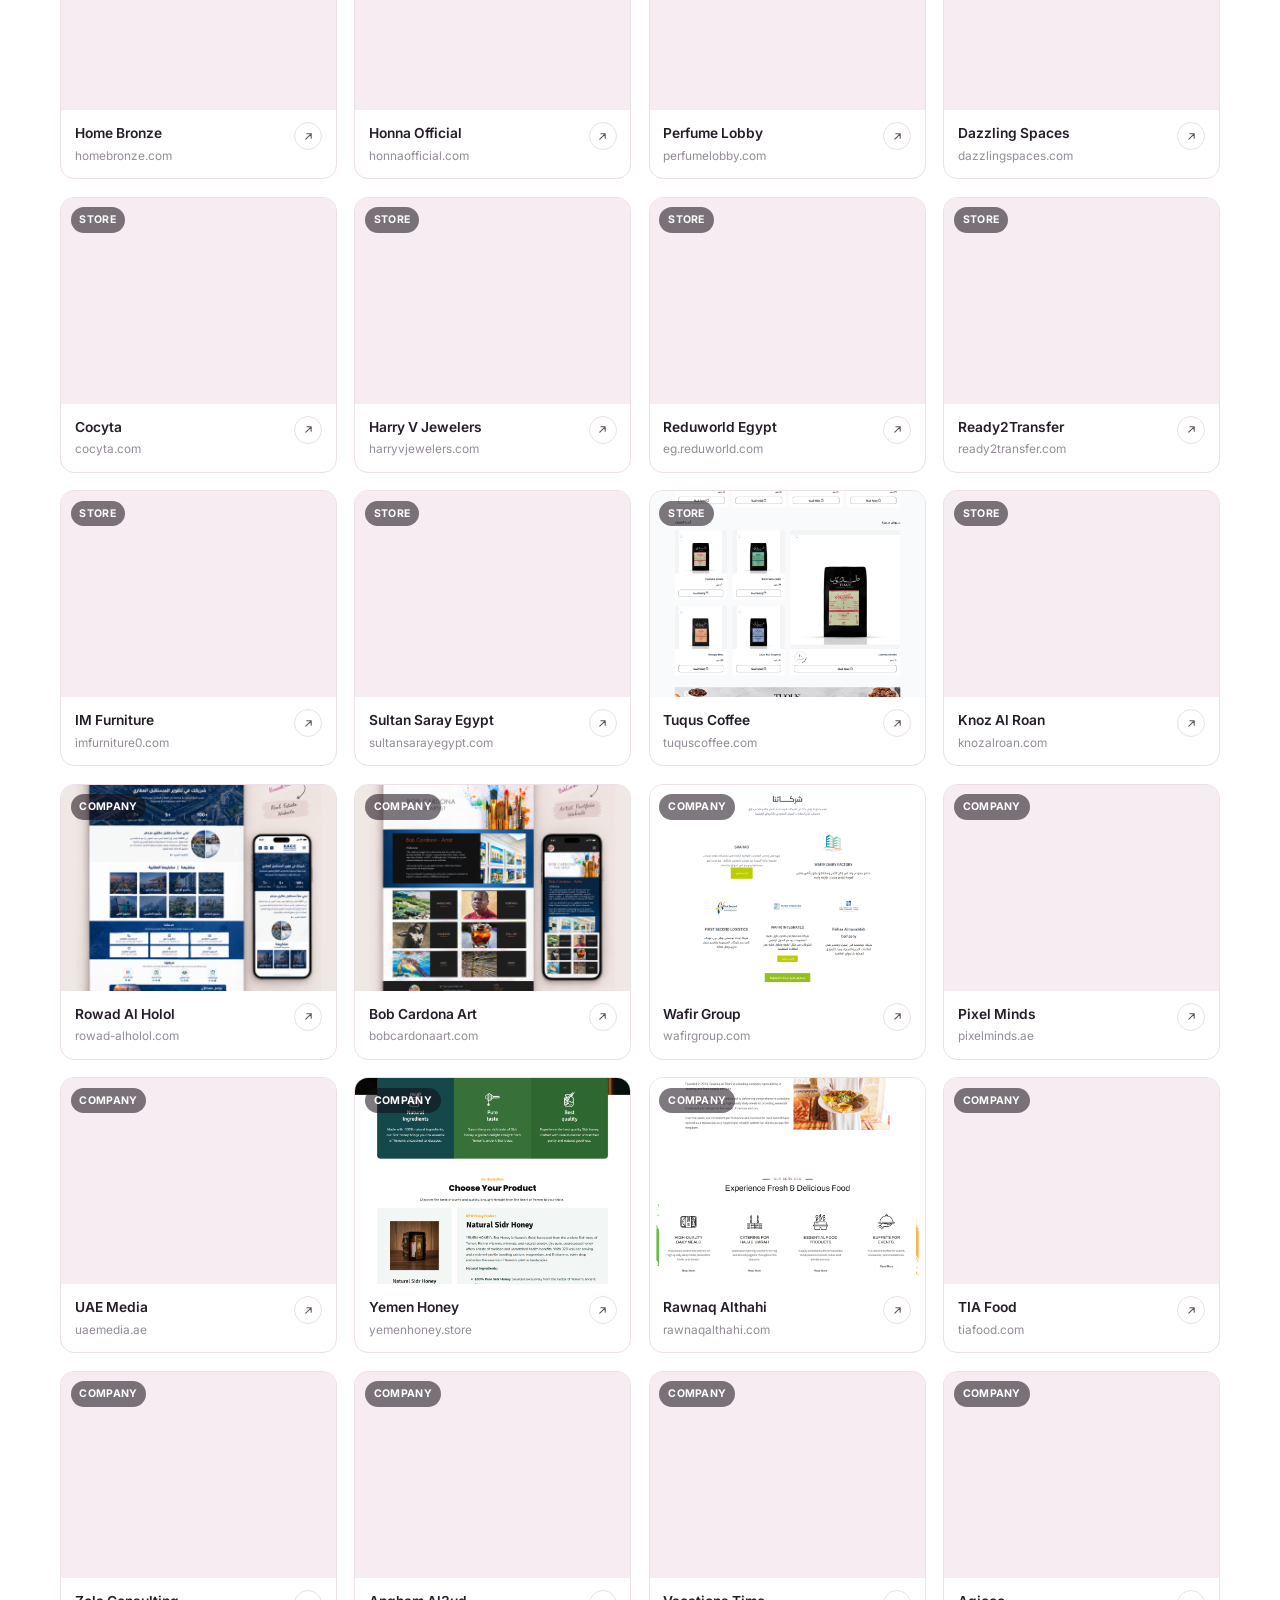
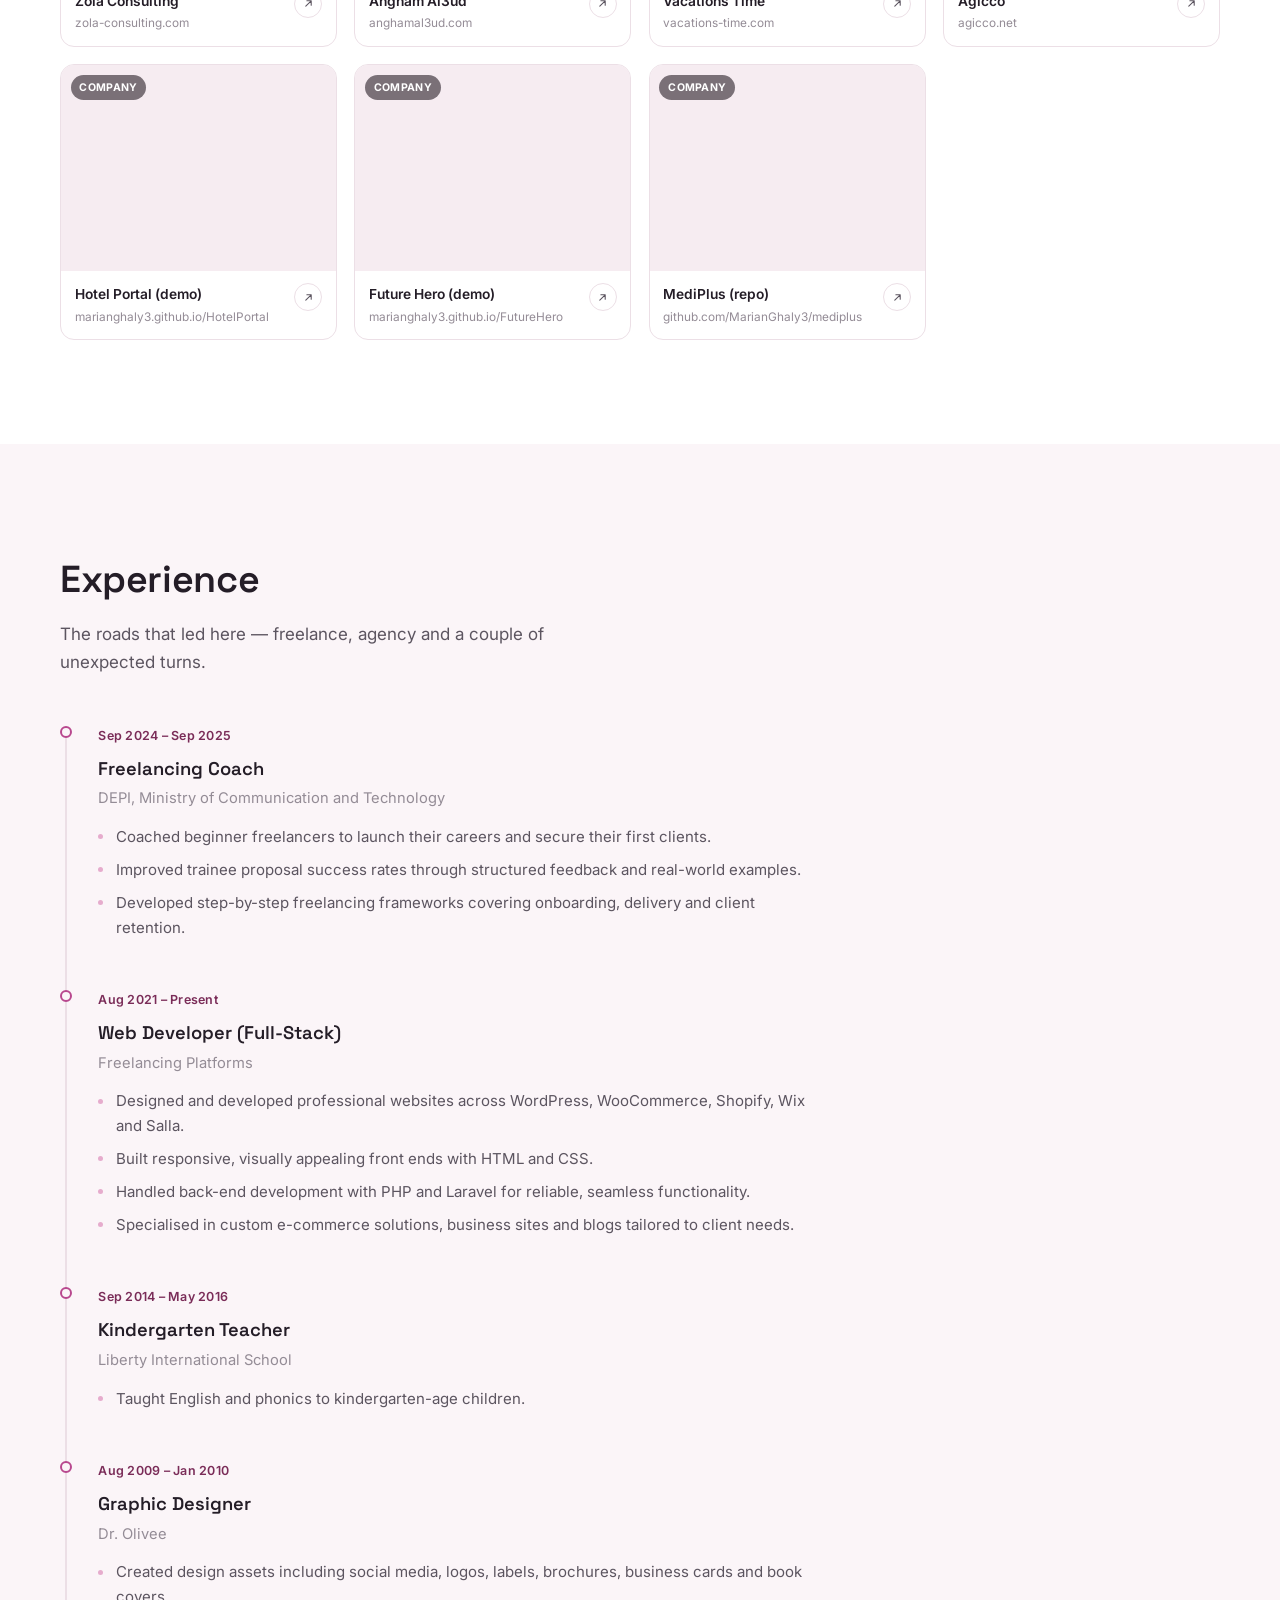
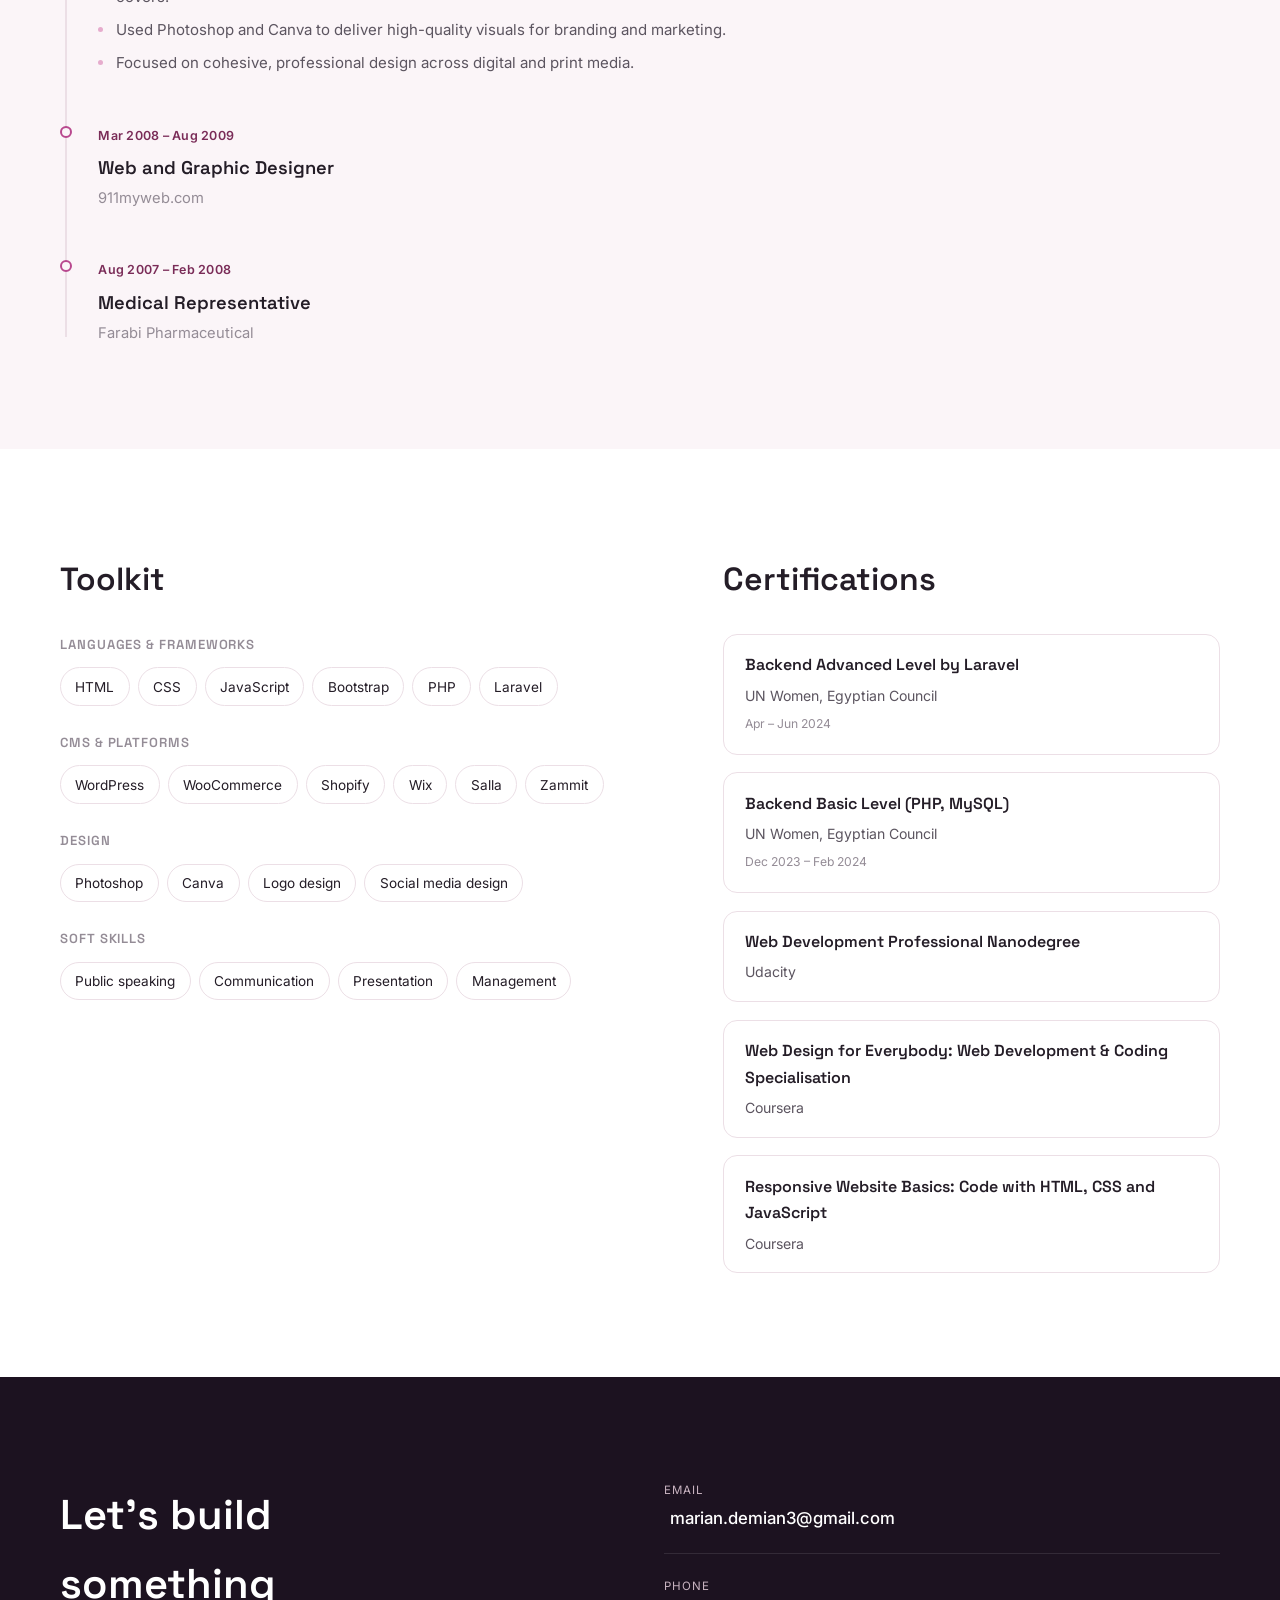
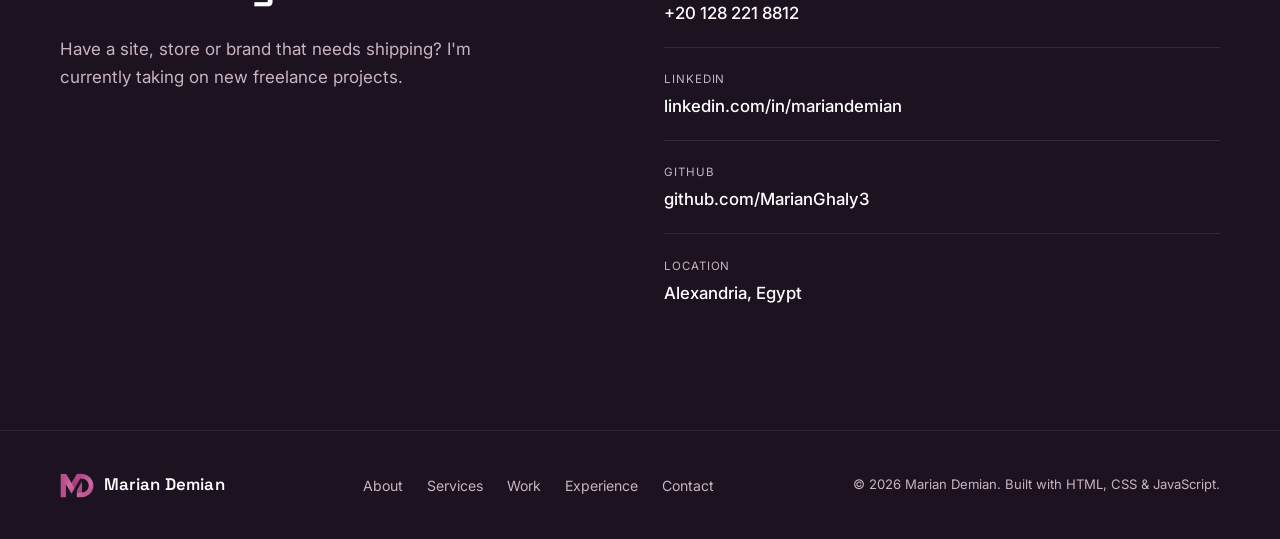
==== commit 21710502: "new design" ====
--- a/index.html
+++ b/index.html
@@ -24,7 +24,7 @@
   <div class="container nav">
     <a class="brand" href="#top" aria-label="Marian Demian — home">
       <img class="brand-mark" src="assets/logo-mark.png" alt="" width="40" height="30">
-      <span class="brand-word">Marian&nbsp;Demian</span>
+      <span class="brand-word">Marian Demian</span>
     </a>
 
     <button class="nav-toggle" id="navToggle" type="button" aria-expanded="false" aria-controls="navMenu" aria-label="Toggle menu">
@@ -49,7 +49,7 @@
       <div class="hero-copy">
         <p class="kicker">Full&#8209;Stack Web Developer &amp; Graphic Designer</p>
         <h1>I build fast, good&#8209;looking websites — and the brand behind them.</h1>
-        <p class="hero-lede">8<sup>+</sup> years turning briefs into responsive stores and sites across WordPress, Shopify, WooCommerce, Salla and hand-coded builds — front end to back end, plus the logo, colour and collateral that hold a brand together.</p>
+        <p class="hero-lede">Eight-plus years turning briefs into responsive stores and sites across WordPress, Shopify, WooCommerce, Salla and hand-coded builds — front end to back end, plus the logo, colour and collateral that hold a brand together.</p>
 
         <div class="hero-actions">
           <a class="btn btn-primary" href="#work">View my work</a>
@@ -57,25 +57,23 @@
         </div>
 
         <dl class="hero-stats">
-          <div><dt>8+</dt><dd>years in the field</dd></div>
-          <div><dt>45+</dt><dd>sites &amp; stores shipped</dd></div>
-          <div><dt>5</dt><dd>platforms &amp; counting</dd></div>
+          <div><dt><span class="count" data-target="8">0</span>+</dt><dd>years in the field</dd></div>
+          <div><dt><span class="count" data-target="45">0</span>+</dt><dd>sites &amp; stores shipped</dd></div>
+          <div><dt><span class="count" data-target="5">0</span></dt><dd>platforms &amp; counting</dd></div>
         </dl>
       </div>
 
-      <div class="hero-visual" aria-hidden="true">
+      <div class="hero-visual" id="heroVisual" aria-hidden="true">
         <div class="editor-card">
           <div class="editor-bar">
             <span class="dot"></span><span class="dot"></span><span class="dot"></span>
             <span class="editor-tab">brand.html</span>
           </div>
-          <pre class="editor-body"><code id="typeTarget"></code>
-            <span class="caret" id="caret"></span></pre>
+          <pre class="editor-body"><code id="typeTarget"></code><span class="caret" id="caret"></span></pre>
           <div class="editor-preview" id="editorPreview">
             <img src="assets/logo-mark.png" alt="" width="52" height="39">
             <div class="swatches">
-              <i style="--c:#8a3163"></i><i style="--c:#b8488e"></i>
-              <i style="--c:#e6accd"></i>
+              <i style="--c:#8a3163"></i><i style="--c:#b8488e"></i><i style="--c:#e6accd"></i>
             </div>
             <span class="shipped">Shipped ✓</span>
           </div>
@@ -92,14 +90,14 @@
       </div>
       <div class="about-copy">
         <h2>From biology to browsers</h2>
-        <p>I started out studying biology at College of Science, then found my way into design and code — first as a graphic designer, later full-stack. Eight years on, I still work both sides of the brief: the interface someone clicks through, and the visual identity that makes it recognisable.</p>
+        <p>I started out studying biology at Faculty of Sciences, then found my way into design and code — first as a graphic designer, later full-stack. Eight years on, I still work both sides of the brief: the interface someone clicks through, and the visual identity that makes it recognisable.</p>
         <p>Day to day that means custom WooCommerce plugins for prescription eyewear, Shopify pricing calculators fed by live gold rates, Laravel back ends, and the logos, brochures and business cards that sit alongside them. I like projects where the code and the design have to agree with each other.</p>
 
         <dl class="about-facts">
           <div><dt>Based in</dt><dd>Alexandria, Egypt</dd></div>
           <div><dt>English</dt><dd>Upper-intermediate (B2)</dd></div>
           <div><dt>Arabic</dt><dd>Native</dd></div>
-          <div><dt>Education</dt><dd>B.Sc. Biology, 2007</dd></div>
+          <div><dt>Education</dt><dd>B.Sc. Biology, Faculty of Sciences, 2007</dd></div>
         </dl>
       </div>
     </div>
@@ -110,13 +108,13 @@
     <div class="container">
       <div class="section-head">
         <h2>What I do</h2>
-        <p>Four areas that tend to show up in the same project, one after another.</p>
+        <p>Four areas that tend to show up in the same project.</p>
       </div>
 
       <ul class="service-list">
         <li class="service-item">
           <span class="service-icon" aria-hidden="true">
-            <svg viewBox="0 0 24 24" fill="none" stroke="currentColor" stroke-width="1.6" stroke-linecap="round" stroke-linejoin="round"><path d="M8 6 3 12l5 6M16 6l5 6-5 6"/></svg>
+            <svg viewBox="0 0 24 24" fill="none" stroke="currentColor" stroke-width="1.3" stroke-linecap="round" stroke-linejoin="round"><path d="M8 6 3 12l5 6M16 6l5 6-5 6"/></svg>
           </span>
           <div>
             <h3>Web &amp; app development</h3>
@@ -126,7 +124,7 @@
 
         <li class="service-item">
           <span class="service-icon" aria-hidden="true">
-            <svg viewBox="0 0 24 24" fill="none" stroke="currentColor" stroke-width="1.6" stroke-linecap="round" stroke-linejoin="round"><path d="M6 8h12l-1 12H7L6 8Z"/><path d="M9 8V6a3 3 0 0 1 6 0v2"/></svg>
+            <svg viewBox="0 0 24 24" fill="none" stroke="currentColor" stroke-width="1.3" stroke-linecap="round" stroke-linejoin="round"><path d="M6 8h12l-1 12H7L6 8Z"/><path d="M9 8V6a3 3 0 0 1 6 0v2"/></svg>
           </span>
           <div>
             <h3>E-commerce development</h3>
@@ -136,7 +134,7 @@
 
         <li class="service-item">
           <span class="service-icon" aria-hidden="true">
-            <svg viewBox="0 0 24 24" fill="none" stroke="currentColor" stroke-width="1.6" stroke-linecap="round" stroke-linejoin="round"><path d="M12 3 4 15l-1 6 6-1L21 8Z"/><path d="M13.5 5.5l5 5"/></svg>
+            <svg viewBox="0 0 24 24" fill="none" stroke="currentColor" stroke-width="1.3" stroke-linecap="round" stroke-linejoin="round"><path d="M12 3 4 15l-1 6 6-1L21 8Z"/><path d="M13.5 5.5l5 5"/></svg>
           </span>
           <div>
             <h3>Brand identity &amp; graphic design</h3>
@@ -146,7 +144,7 @@
 
         <li class="service-item">
           <span class="service-icon" aria-hidden="true">
-            <svg viewBox="0 0 24 24" fill="none" stroke="currentColor" stroke-width="1.6" stroke-linecap="round" stroke-linejoin="round"><path d="M4 15a8 8 0 1 1 16 0"/><path d="M12 15l4-5"/><circle cx="12" cy="15" r="1" fill="currentColor" stroke="none"/></svg>
+            <svg viewBox="0 0 24 24" fill="none" stroke="currentColor" stroke-width="1.3" stroke-linecap="round" stroke-linejoin="round"><path d="M4 15a8 8 0 1 1 16 0"/><path d="M12 15l4-5"/><circle cx="12" cy="15" r="1" fill="currentColor" stroke="none"/></svg>
           </span>
           <div>
             <h3>Website care &amp; optimisation</h3>
@@ -162,7 +160,7 @@
     <div class="container">
       <div class="section-head">
         <h2>Selected work</h2>
-        <p>A mix of e-commerce builds, custom web apps and full brand identities — five case studies, plus 28 more live sites below.</p>
+        <p>A mix of e-commerce builds, custom web apps and full brand identities — six case studies, plus more live sites below.</p>
       </div>
 
       <div class="filter-bar" role="group" aria-label="Filter projects">
@@ -174,16 +172,20 @@
 
       <div class="project-grid" id="projectGrid">
 
-        <article class="project-card" data-tags="ecommerce web" style="--grad-a:#7a2c58; --grad-b:#b8488e;">
-          <div class="project-head">
-            <h3>Ibsar Optics</h3>
+        <article class="project-card" data-tags="ecommerce web">
+          <div class="project-media" data-images="assets/projects/ibsar-optics.jpg" data-caption="Ibsar Optics">
+            <img src="assets/projects/ibsar-optics.jpg" alt="Ibsar Optics website screenshot" loading="lazy">
+              <span class="dir-zoom" aria-hidden="true">
+                <svg viewBox="0 0 24 24" fill="none" stroke="currentColor" stroke-width="2" stroke-linecap="round" stroke-linejoin="round"><circle cx="11" cy="11" r="7"/><path d="m21 21-4.3-4.3"/><path d="M11 8v6M8 11h6"/></svg>
+              </span>
+          </div>
+          <div class="project-body">
             <div class="project-tags">
               <span class="tag">WordPress</span>
               <span class="tag">WooCommerce</span>
               <span class="tag tag-muted">Saudi Arabia</span>
             </div>
-          </div>
-          <div class="project-body">
+            <h3>Ibsar Optics</h3>
             <p>A custom eyewear e-commerce build with a bespoke plugin for prescription lenses — lens selection, medical-report upload, and tailored product logic wired into WooCommerce.</p>
             <a class="project-link" href="https://ibsaroptics.net/" target="_blank" rel="noopener">
               Visit site
@@ -192,16 +194,20 @@
           </div>
         </article>
 
-        <article class="project-card" data-tags="ecommerce branding" style="--grad-a:#8a3163; --grad-b:#d17fac;">
-          <div class="project-head">
-            <h3>SafeHaven</h3>
+        <article class="project-card" data-tags="ecommerce branding">
+          <div class="project-media" data-images="assets/projects/safehaven.png" data-caption="SafeHaven">
+            <img src="assets/projects/safehaven.png" alt="SafeHaven website screenshot" loading="lazy">
+              <span class="dir-zoom" aria-hidden="true">
+                <svg viewBox="0 0 24 24" fill="none" stroke="currentColor" stroke-width="2" stroke-linecap="round" stroke-linejoin="round"><circle cx="11" cy="11" r="7"/><path d="m21 21-4.3-4.3"/><path d="M11 8v6M8 11h6"/></svg>
+              </span>
+          </div>
+          <div class="project-body">
             <div class="project-tags">
               <span class="tag">Shopify</span>
               <span class="tag">Branding</span>
               <span class="tag tag-muted">Egypt</span>
             </div>
-          </div>
-          <div class="project-body">
+            <h3>SafeHaven</h3>
             <p>Full brand identity — logo and colour system — plus a custom precious-metals pricing calculator (price-per-gram × weight) fed by a live gold and silver price feed.</p>
             <a class="project-link" href="https://safehavenhub.com/" target="_blank" rel="noopener">
               Visit site
@@ -210,15 +216,19 @@
           </div>
         </article>
 
-        <article class="project-card" data-tags="web" style="--grad-a:#6d2a52; --grad-b:#c15a95;">
-          <div class="project-head">
-            <h3>Beauty by Duaa</h3>
+        <article class="project-card" data-tags="web">
+          <div class="project-media" data-images="assets/projects/beautybyd.png" data-caption="Beauty by Duaa">
+            <img src="assets/projects/beautybyd.png" alt="Beauty by Duaa website screenshot" loading="lazy">
+              <span class="dir-zoom" aria-hidden="true">
+                <svg viewBox="0 0 24 24" fill="none" stroke="currentColor" stroke-width="2" stroke-linecap="round" stroke-linejoin="round"><circle cx="11" cy="11" r="7"/><path d="m21 21-4.3-4.3"/><path d="M11 8v6M8 11h6"/></svg>
+              </span>
+          </div>
+          <div class="project-body">
             <div class="project-tags">
               <span class="tag">WordPress</span>
               <span class="tag tag-muted">Australia</span>
             </div>
-          </div>
-          <div class="project-body">
+            <h3>Beauty by Duaa</h3>
             <p>A professional WordPress site with an integrated booking system for scheduling services and sessions — responsive UI, structured service presentation, streamlined booking.</p>
             <a class="project-link" href="https://www.beautybyduaa.com/" target="_blank" rel="noopener">
               Visit site
@@ -227,15 +237,19 @@
           </div>
         </article>
 
-        <article class="project-card" data-tags="ecommerce" style="--grad-a:#9c3a70; --grad-b:#e6accd;">
-          <div class="project-head">
-            <h3>TGS Worldwide</h3>
+        <article class="project-card" data-tags="ecommerce">
+          <div class="project-media" data-images="assets/projects/tgs.png" data-caption="TGS Worldwide">
+            <img src="assets/projects/tgs.png" alt="TGS Worldwide website screenshot" loading="lazy">
+              <span class="dir-zoom" aria-hidden="true">
+                <svg viewBox="0 0 24 24" fill="none" stroke="currentColor" stroke-width="2" stroke-linecap="round" stroke-linejoin="round"><circle cx="11" cy="11" r="7"/><path d="m21 21-4.3-4.3"/><path d="M11 8v6M8 11h6"/></svg>
+              </span>
+          </div>
+          <div class="project-body">
             <div class="project-tags">
               <span class="tag">Shopify</span>
               <span class="tag tag-muted">Egypt</span>
             </div>
-          </div>
-          <div class="project-body">
+            <h3>TGS Worldwide</h3>
             <p>A full Shopify build — responsive layouts, theme customisation and user-focused shopping flows across desktop and mobile.</p>
             <a class="project-link" href="https://www.tgsworldwide.com/" target="_blank" rel="noopener">
               Visit site
@@ -244,15 +258,19 @@
           </div>
         </article>
 
-        <article class="project-card" data-tags="ecommerce" style="--grad-a:#7a2c58; --grad-b:#a3437f;">
-          <div class="project-head">
-            <h3>Bloom Balloons</h3>
+        <article class="project-card" data-tags="ecommerce">
+          <div class="project-media" data-images="assets/projects/bloom-balloons.jpg" data-caption="Bloom Balloons">
+            <img src="assets/projects/bloom-balloons.jpg" alt="Bloom Balloons website screenshot" loading="lazy">
+              <span class="dir-zoom" aria-hidden="true">
+                <svg viewBox="0 0 24 24" fill="none" stroke="currentColor" stroke-width="2" stroke-linecap="round" stroke-linejoin="round"><circle cx="11" cy="11" r="7"/><path d="m21 21-4.3-4.3"/><path d="M11 8v6M8 11h6"/></svg>
+              </span>
+          </div>
+          <div class="project-body">
             <div class="project-tags">
               <span class="tag">Salla</span>
               <span class="tag tag-muted">Saudi Arabia</span>
             </div>
-          </div>
-          <div class="project-body">
+            <h3>Bloom Balloons</h3>
             <p>A custom Salla storefront hand-coded in HTML, CSS and JavaScript — refined layouts and product presentation for a polished Arabic e-commerce experience.</p>
             <a class="project-link" href="https://bloomballoonsa.com/" target="_blank" rel="noopener">
               Visit site
@@ -261,29 +279,32 @@
           </div>
         </article>
 
-        <article class="project-card" data-tags="ecommerce" style="--grad-a:#7a2c58; --grad-b:#a3437f;">
-          <div class="project-head">
-            <h3>Rowad-Alholol</h3>
+        <!-- TODO: swap in your 6th project — see chat for what's needed -->
+        <article class="project-card" data-tags="web ecommerce branding">
+          <div class="project-media" data-images="assets/projects/project-6.jpg" data-caption="Your 6th project">
+            <img src="assets/projects/project-6.jpg" alt="Placeholder — sixth project image not yet added" loading="lazy">
+              <span class="dir-zoom" aria-hidden="true">
+                <svg viewBox="0 0 24 24" fill="none" stroke="currentColor" stroke-width="2" stroke-linecap="round" stroke-linejoin="round"><circle cx="11" cy="11" r="7"/><path d="m21 21-4.3-4.3"/><path d="M11 8v6M8 11h6"/></svg>
+              </span>
+          </div>
+          <div class="project-body">
             <div class="project-tags">
-              <span class="tag">Wordpress</span>
-              <span class="tag tag-muted">Saudi Arabia</span>
-            </div>
-          </div>
-          <div class="project-body">
-            <p>A custom Wordpress storefront hand-coded in HTML, CSS and JavaScript — refined layouts and product presentation for a polished Arabic e-commerce experience.</p>
-            <a class="project-link" href="https://Rowad-Alholol.com/" target="_blank" rel="noopener">
+              <span class="tag tag-muted">Platform</span>
+              <span class="tag tag-muted">Country</span>
+            </div>
+            <h3>Your 6th project</h3>
+            <p>Tell me the project name, platform, country and a one-line description of the custom work, and I'll drop it straight in here.</p>
+            <a class="project-link" href="#" rel="noopener">
               Visit site
               <svg viewBox="0 0 24 24" fill="none" stroke="currentColor" stroke-width="2" stroke-linecap="round" stroke-linejoin="round"><path d="M7 17 17 7M9 7h8v8"/></svg>
             </a>
           </div>
         </article>
 
-
-
       </div>
 
       <!-- Custom development highlights -->
-      <!-- <div class="highlights">
+      <div class="highlights">
         <h3>A few problems I've solved in code</h3>
         <div class="highlights-grid">
           <div class="highlight">
@@ -302,30 +323,69 @@
             <p>Replaced the standard Buy Now action with a Call Us and WhatsApp redirect, matching the client's sales process.</p>
           </div>
         </div>
-      </div> -->
+      </div>
 
       <!-- Branding & design -->
       <div class="branding-block">
         <div class="branding-copy">
           <h3>Branding &amp; graphic design</h3>
           <p>Before full-stack development, design was the whole job — logos, labels, brochures, business cards and book covers for clients including Dr. Olivee and 911MyWeb.com, built in Photoshop and Canva. That eye for a cohesive brand still shapes every site: SafeHaven's logo and colour system is a recent example, and identity work — logo design, letterheads, pitch decks and print collateral — is very much still on offer alongside development.</p>
+          <ul class="branding-chips">
+            <li>Logo design</li>
+            <li>Colour systems</li>
+            <li>Brochures</li>
+            <li>Business cards</li>
+            <li>Letterheads</li>
+            <li>Pitch decks</li>
+            <li>Book covers</li>
+            <li>Social media kits</li>
+          </ul>
         </div>
-        <ul class="branding-chips">
-          <li>Logo design</li>
-          <li>Colour systems</li>
-          <li>Brochures</li>
-          <li>Business cards</li>
-          <li>Letterheads</li>
-          <li>Pitch decks</li>
-          <li>Book covers</li>
-          <li>Social media kits</li>
-        </ul>
+
+        <div class="branding-gallery">
+          <div class="gallery-track" id="brandingTrack">
+            <figure class="gallery-slide">
+              <img src="assets/projects/branding/bda.jpg" alt="Branding work sample — add image" loading="lazy">
+              <figcaption>Best Drive Auto — logo &amp; brand identity</figcaption>
+            </figure>
+            <figure class="gallery-slide">
+              <img src="assets/projects/branding/safehaven.png" alt="Branding work sample — add image" loading="lazy">
+              <figcaption>Safe Haven - logo &amp; brand identity </figcaption>
+            </figure>
+            <figure class="gallery-slide">
+              <img src="assets/projects/branding/eyewave.jpg" alt="Branding work sample — add image" loading="lazy">
+              <figcaption>Eye Wave - logo &amp; brand identity</figcaption>
+            </figure>
+            <figure class="gallery-slide">
+              <img src="assets/projects/branding/iot.jpg" alt="Branding work sample — add image" loading="lazy">
+              <figcaption>Social media kit</figcaption>
+            </figure>
+            <figure class="gallery-slide">
+              <img src="assets/projects/branding/olivee.jpg" alt="Branding work sample — add image" loading="lazy">
+              <figcaption>Brochure &amp; print collateral</figcaption>
+            </figure>
+  
+          </div>
+
+          <div class="gallery-controls">
+            <button class="gallery-btn" id="galleryPrev" type="button" aria-label="Previous image">
+              <svg viewBox="0 0 24 24" fill="none" stroke="currentColor" stroke-width="2" stroke-linecap="round" stroke-linejoin="round"><path d="M15 18l-6-6 6-6"/></svg>
+            </button>
+            <div class="gallery-dots" id="galleryDots" role="tablist" aria-label="Gallery slides"></div>
+            <button class="gallery-btn" id="galleryNext" type="button" aria-label="Next image">
+              <svg viewBox="0 0 24 24" fill="none" stroke="currentColor" stroke-width="2" stroke-linecap="round" stroke-linejoin="round"><path d="M9 18l6-6-6-6"/></svg>
+            </button>
+          </div>
+        </div>
       </div>
 
       <!-- Directory of remaining projects -->
       <div class="directory" id="directory">
         <div class="directory-head">
-          <h3> more live builds</h3>
+          <div>
+            <h3>More live builds</h3>
+            <p class="directory-sub">Click any mockup to zoom in.</p>
+          </div>
           <div class="directory-controls">
             <div class="directory-tabs" role="group" aria-label="Filter by type">
               <button class="dir-tab is-active" data-cat="all" type="button">All</button>
@@ -340,36 +400,519 @@
         </div>
 
         <div class="dir-grid" id="dirGrid">
-          <!-- populated below, static so it works without JS too -->
-          <a class="dir-row" data-cat="store" data-name="homebronze.com" href="https://homebronze.com/" target="_blank" rel="noopener"><img loading="lazy" src="https://www.google.com/s2/favicons?sz=64&domain=homebronze.com" alt=""><span class="dir-name">homebronze.com</span><span class="dir-tag">Store</span></a>
-          <a class="dir-row" data-cat="store" data-name="honnaofficial.com" href="https://honnaofficial.com/" target="_blank" rel="noopener"><img loading="lazy" src="https://www.google.com/s2/favicons?sz=64&domain=honnaofficial.com" alt=""><span class="dir-name">honnaofficial.com</span><span class="dir-tag">Store</span></a>
-          <a class="dir-row" data-cat="store" data-name="perfumelobby.com" href="https://perfumelobby.com/" target="_blank" rel="noopener"><img loading="lazy" src="https://www.google.com/s2/favicons?sz=64&domain=perfumelobby.com" alt=""><span class="dir-name">perfumelobby.com</span><span class="dir-tag">Store</span></a>
-          <a class="dir-row" data-cat="store" data-name="dazzlingspaces.com" href="https://dazzlingspaces.com/" target="_blank" rel="noopener"><img loading="lazy" src="https://www.google.com/s2/favicons?sz=64&domain=dazzlingspaces.com" alt=""><span class="dir-name">dazzlingspaces.com</span><span class="dir-tag">Store</span></a>
-          <a class="dir-row" data-cat="store" data-name="cocyta.com" href="https://cocyta.com/" target="_blank" rel="noopener"><img loading="lazy" src="https://www.google.com/s2/favicons?sz=64&domain=cocyta.com" alt=""><span class="dir-name">cocyta.com</span><span class="dir-tag">Store</span></a>
-          <a class="dir-row" data-cat="store" data-name="harryvjewelers.com" href="https://harryvjewelers.com/" target="_blank" rel="noopener"><img loading="lazy" src="https://www.google.com/s2/favicons?sz=64&domain=harryvjewelers.com" alt=""><span class="dir-name">harryvjewelers.com</span><span class="dir-tag">Store</span></a>
-          <!-- <a class="dir-row" data-cat="store" data-name="eg.reduworld.com" href="https://eg.reduworld.com/" target="_blank" rel="noopener"><img loading="lazy" src="https://www.google.com/s2/favicons?sz=64&domain=reduworld.com" alt=""><span class="dir-name">eg.reduworld.com</span><span class="dir-tag">Store</span></a> -->
-          <!-- <a class="dir-row" data-cat="store" data-name="ready2transfer.com" href="https://ready2transfer.com/" target="_blank" rel="noopener"><img loading="lazy" src="https://www.google.com/s2/favicons?sz=64&domain=ready2transfer.com" alt=""><span class="dir-name">ready2transfer.com</span><span class="dir-tag">Store</span></a> -->
-          <a class="dir-row" data-cat="store" data-name="imfurniture0.com" href="https://imfurniture0.com/" target="_blank" rel="noopener"><img loading="lazy" src="https://www.google.com/s2/favicons?sz=64&domain=imfurniture0.com" alt=""><span class="dir-name">imfurniture0.com</span><span class="dir-tag">Store</span></a>
-          <!-- <a class="dir-row" data-cat="store" data-name="joyroom.com.sa" href="https://joyroom.com.sa/" target="_blank" rel="noopener"><img loading="lazy" src="https://www.google.com/s2/favicons?sz=64&domain=joyroom.com.sa" alt=""><span class="dir-name">joyroom.com.sa</span><span class="dir-tag">Store</span></a> -->
-          <a class="dir-row" data-cat="store" data-name="sultansarayegypt.com" href="https://www.sultansarayegypt.com/" target="_blank" rel="noopener"><img loading="lazy" src="https://www.google.com/s2/favicons?sz=64&domain=sultansarayegypt.com" alt=""><span class="dir-name">sultansarayegypt.com</span><span class="dir-tag">Store</span></a>
-          <!-- <a class="dir-row" data-cat="store" data-name="tuquscoffee.com" href="https://tuquscoffee.com/" target="_blank" rel="noopener"><img loading="lazy" src="https://www.google.com/s2/favicons?sz=64&domain=tuquscoffee.com" alt=""><span class="dir-name">tuquscoffee.com</span><span class="dir-tag">Store</span></a> -->
-          <a class="dir-row" data-cat="store" data-name="knozalroan.com" href="https://knozalroan.com/ar/" target="_blank" rel="noopener"><img loading="lazy" src="https://www.google.com/s2/favicons?sz=64&domain=knozalroan.com" alt=""><span class="dir-name">knozalroan.com</span><span class="dir-tag">Store</span></a>
-
-          <a class="dir-row" data-cat="company" data-name="rowad-alholol.com" href="https://rowad-alholol.com/" target="_blank" rel="noopener"><img loading="lazy" src="https://www.google.com/s2/favicons?sz=64&domain=rowad-alholol.com" alt=""><span class="dir-name">rowad-alholol.com</span><span class="dir-tag">Company</span></a>
-          <a class="dir-row" data-cat="company" data-name="bobcardonaart.com" href="https://www.bobcardonaart.com/" target="_blank" rel="noopener"><img loading="lazy" src="https://www.google.com/s2/favicons?sz=64&domain=bobcardonaart.com" alt=""><span class="dir-name">bobcardonaart.com</span><span class="dir-tag">Company</span></a>
-          <a class="dir-row" data-cat="company" data-name="wafirgroup.com" href="https://wafirgroup.com/" target="_blank" rel="noopener"><img loading="lazy" src="https://www.google.com/s2/favicons?sz=64&domain=wafirgroup.com" alt=""><span class="dir-name">wafirgroup.com</span><span class="dir-tag">Company</span></a>
-          <a class="dir-row" data-cat="company" data-name="pixelminds.ae" href="https://www.pixelminds.ae/" target="_blank" rel="noopener"><img loading="lazy" src="https://www.google.com/s2/favicons?sz=64&domain=pixelminds.ae" alt=""><span class="dir-name">pixelminds.ae</span><span class="dir-tag">Company</span></a>
-          <a class="dir-row" data-cat="company" data-name="uaemedia.ae" href="https://uaemedia.ae/" target="_blank" rel="noopener"><img loading="lazy" src="https://www.google.com/s2/favicons?sz=64&domain=uaemedia.ae" alt=""><span class="dir-name">uaemedia.ae</span><span class="dir-tag">Company</span></a>
-          <a class="dir-row" data-cat="company" data-name="yemenhoney.store" href="https://yemenhoney.store/" target="_blank" rel="noopener"><img loading="lazy" src="https://www.google.com/s2/favicons?sz=64&domain=yemenhoney.store" alt=""><span class="dir-name">yemenhoney.store</span><span class="dir-tag">Company</span></a>
-          <!-- <a class="dir-row" data-cat="company" data-name="rawnaqalthahi.com" href="https://rawnaqalthahi.com/" target="_blank" rel="noopener"><img loading="lazy" src="https://www.google.com/s2/favicons?sz=64&domain=rawnaqalthahi.com" alt=""><span class="dir-name">rawnaqalthahi.com</span><span class="dir-tag">Company</span></a> -->
-          <!-- <a class="dir-row" data-cat="company" data-name="tiafood.com" href="https://www.tiafood.com/" target="_blank" rel="noopener"><img loading="lazy" src="https://www.google.com/s2/favicons?sz=64&domain=tiafood.com" alt=""><span class="dir-name">tiafood.com</span><span class="dir-tag">Company</span></a> -->
-          <a class="dir-row" data-cat="company" data-name="zola-consulting.com" href="https://www.zola-consulting.com/" target="_blank" rel="noopener"><img loading="lazy" src="https://www.google.com/s2/favicons?sz=64&domain=zola-consulting.com" alt=""><span class="dir-name">zola-consulting.com</span><span class="dir-tag">Company</span></a>
-          <a class="dir-row" data-cat="company" data-name="anghamal3ud.com" href="https://www.anghamal3ud.com/" target="_blank" rel="noopener"><img loading="lazy" src="https://www.google.com/s2/favicons?sz=64&domain=anghamal3ud.com" alt=""><span class="dir-name">anghamal3ud.com</span><span class="dir-tag">Company</span></a>
-          <a class="dir-row" data-cat="company" data-name="vacations-time.com" href="https://vacations-time.com/" target="_blank" rel="noopener"><img loading="lazy" src="https://www.google.com/s2/favicons?sz=64&domain=vacations-time.com" alt=""><span class="dir-name">vacations-time.com</span><span class="dir-tag">Company</span></a>
-          <a class="dir-row" data-cat="company" data-name="agicco.net" href="https://agicco.net/" target="_blank" rel="noopener"><img loading="lazy" src="https://www.google.com/s2/favicons?sz=64&domain=agicco.net" alt=""><span class="dir-name">agicco.net</span><span class="dir-tag">Company</span></a>
-          <a class="dir-row" data-cat="company" data-name="Hotel Portal (demo)" href="https://marianghaly3.github.io/HotelPortal/" target="_blank" rel="noopener"><img loading="lazy" src="https://www.google.com/s2/favicons?sz=64&domain=github.io" alt=""><span class="dir-name">Hotel Portal <small>(GitHub demo)</small></span><span class="dir-tag">Company</span></a>
-          <a class="dir-row" data-cat="company" data-name="Future Hero (demo)" href="https://marianghaly3.github.io/FutureHero/" target="_blank" rel="noopener"><img loading="lazy" src="https://www.google.com/s2/favicons?sz=64&domain=github.io" alt=""><span class="dir-name">Future Hero <small>(GitHub demo)</small></span><span class="dir-tag">Company</span></a>
-          <a class="dir-row" data-cat="company" data-name="MediPlus (repo)" href="https://github.com/MarianGhaly3/mediplus" target="_blank" rel="noopener"><img loading="lazy" src="https://www.google.com/s2/favicons?sz=64&domain=github.com" alt=""><span class="dir-name">MediPlus <small>(GitHub repo)</small></span><span class="dir-tag">Company</span></a>
+
+          <article class="dir-card" data-cat="store" data-name="home bronze homebronze.com">
+            <button class="dir-media" type="button" data-images="assets/projects/directory/home-bronze.jpg" data-caption="Home Bronze">
+              <img src="assets/projects/directory/home-bronze.jpg" alt="Home Bronze website mockup" loading="lazy">
+              <span class="dir-zoom" aria-hidden="true">
+                <svg viewBox="0 0 24 24" fill="none" stroke="currentColor" stroke-width="2" stroke-linecap="round" stroke-linejoin="round"><circle cx="11" cy="11" r="7"/><path d="m21 21-4.3-4.3"/><path d="M11 8v6M8 11h6"/></svg>
+              </span>
+            </button>
+            <div class="dir-info">
+              <div class="dir-text">
+                <span class="dir-title">Home Bronze</span>
+                <span class="dir-domain">homebronze.com</span>
+              </div>
+              <a class="dir-visit" href="https://homebronze.com/" target="_blank" rel="noopener" aria-label="Visit Home Bronze">
+                <svg viewBox="0 0 24 24" fill="none" stroke="currentColor" stroke-width="2" stroke-linecap="round" stroke-linejoin="round"><path d="M7 17 17 7M9 7h8v8"/></svg>
+              </a>
+            </div>
+            <span class="dir-tag">Store</span>
+          </article>
+
+          <article class="dir-card" data-cat="store" data-name="honna official honnaofficial.com">
+            <button class="dir-media" type="button" data-images="assets/projects/directory/honna-official.jpg" data-caption="Honna Official">
+              <img src="assets/projects/directory/honna-official.jpg" alt="Honna Official website mockup" loading="lazy">
+              <span class="dir-zoom" aria-hidden="true">
+                <svg viewBox="0 0 24 24" fill="none" stroke="currentColor" stroke-width="2" stroke-linecap="round" stroke-linejoin="round"><circle cx="11" cy="11" r="7"/><path d="m21 21-4.3-4.3"/><path d="M11 8v6M8 11h6"/></svg>
+              </span>
+            </button>
+            <div class="dir-info">
+              <div class="dir-text">
+                <span class="dir-title">Honna Official</span>
+                <span class="dir-domain">honnaofficial.com</span>
+              </div>
+              <a class="dir-visit" href="https://honnaofficial.com/" target="_blank" rel="noopener" aria-label="Visit Honna Official">
+                <svg viewBox="0 0 24 24" fill="none" stroke="currentColor" stroke-width="2" stroke-linecap="round" stroke-linejoin="round"><path d="M7 17 17 7M9 7h8v8"/></svg>
+              </a>
+            </div>
+            <span class="dir-tag">Store</span>
+          </article>
+
+          <article class="dir-card" data-cat="store" data-name="perfume lobby perfumelobby.com">
+            <button class="dir-media" type="button" data-images="assets/projects/directory/perfume-lobby.jpg" data-caption="Perfume Lobby">
+              <img src="assets/projects/directory/perfume-lobby.jpg" alt="Perfume Lobby website mockup" loading="lazy">
+              <span class="dir-zoom" aria-hidden="true">
+                <svg viewBox="0 0 24 24" fill="none" stroke="currentColor" stroke-width="2" stroke-linecap="round" stroke-linejoin="round"><circle cx="11" cy="11" r="7"/><path d="m21 21-4.3-4.3"/><path d="M11 8v6M8 11h6"/></svg>
+              </span>
+            </button>
+            <div class="dir-info">
+              <div class="dir-text">
+                <span class="dir-title">Perfume Lobby</span>
+                <span class="dir-domain">perfumelobby.com</span>
+              </div>
+              <a class="dir-visit" href="https://perfumelobby.com/" target="_blank" rel="noopener" aria-label="Visit Perfume Lobby">
+                <svg viewBox="0 0 24 24" fill="none" stroke="currentColor" stroke-width="2" stroke-linecap="round" stroke-linejoin="round"><path d="M7 17 17 7M9 7h8v8"/></svg>
+              </a>
+            </div>
+            <span class="dir-tag">Store</span>
+          </article>
+
+          <article class="dir-card" data-cat="store" data-name="dazzling spaces dazzlingspaces.com">
+            <button class="dir-media" type="button" data-images="assets/projects/directory/dazzling-spaces.jpg" data-caption="Dazzling Spaces">
+              <img src="assets/projects/directory/dazzling-spaces.jpg" alt="Dazzling Spaces website mockup" loading="lazy">
+              <span class="dir-zoom" aria-hidden="true">
+                <svg viewBox="0 0 24 24" fill="none" stroke="currentColor" stroke-width="2" stroke-linecap="round" stroke-linejoin="round"><circle cx="11" cy="11" r="7"/><path d="m21 21-4.3-4.3"/><path d="M11 8v6M8 11h6"/></svg>
+              </span>
+            </button>
+            <div class="dir-info">
+              <div class="dir-text">
+                <span class="dir-title">Dazzling Spaces</span>
+                <span class="dir-domain">dazzlingspaces.com</span>
+              </div>
+              <a class="dir-visit" href="https://dazzlingspaces.com/" target="_blank" rel="noopener" aria-label="Visit Dazzling Spaces">
+                <svg viewBox="0 0 24 24" fill="none" stroke="currentColor" stroke-width="2" stroke-linecap="round" stroke-linejoin="round"><path d="M7 17 17 7M9 7h8v8"/></svg>
+              </a>
+            </div>
+            <span class="dir-tag">Store</span>
+          </article>
+
+          <article class="dir-card" data-cat="store" data-name="cocyta cocyta.com">
+            <button class="dir-media" type="button" data-images="assets/projects/directory/cocyta.jpg" data-caption="Cocyta">
+              <img src="assets/projects/directory/cocyta.jpg" alt="Cocyta website mockup" loading="lazy">
+              <span class="dir-zoom" aria-hidden="true">
+                <svg viewBox="0 0 24 24" fill="none" stroke="currentColor" stroke-width="2" stroke-linecap="round" stroke-linejoin="round"><circle cx="11" cy="11" r="7"/><path d="m21 21-4.3-4.3"/><path d="M11 8v6M8 11h6"/></svg>
+              </span>
+            </button>
+            <div class="dir-info">
+              <div class="dir-text">
+                <span class="dir-title">Cocyta</span>
+                <span class="dir-domain">cocyta.com</span>
+              </div>
+              <a class="dir-visit" href="https://cocyta.com/" target="_blank" rel="noopener" aria-label="Visit Cocyta">
+                <svg viewBox="0 0 24 24" fill="none" stroke="currentColor" stroke-width="2" stroke-linecap="round" stroke-linejoin="round"><path d="M7 17 17 7M9 7h8v8"/></svg>
+              </a>
+            </div>
+            <span class="dir-tag">Store</span>
+          </article>
+
+          <article class="dir-card" data-cat="store" data-name="harry v jewelers harryvjewelers.com">
+            <button class="dir-media" type="button" data-images="assets/projects/directory/harry-v-jewelers.jpg" data-caption="Harry V Jewelers">
+              <img src="assets/projects/directory/harry-v-jewelers.jpg" alt="Harry V Jewelers website mockup" loading="lazy">
+              <span class="dir-zoom" aria-hidden="true">
+                <svg viewBox="0 0 24 24" fill="none" stroke="currentColor" stroke-width="2" stroke-linecap="round" stroke-linejoin="round"><circle cx="11" cy="11" r="7"/><path d="m21 21-4.3-4.3"/><path d="M11 8v6M8 11h6"/></svg>
+              </span>
+            </button>
+            <div class="dir-info">
+              <div class="dir-text">
+                <span class="dir-title">Harry V Jewelers</span>
+                <span class="dir-domain">harryvjewelers.com</span>
+              </div>
+              <a class="dir-visit" href="https://harryvjewelers.com/" target="_blank" rel="noopener" aria-label="Visit Harry V Jewelers">
+                <svg viewBox="0 0 24 24" fill="none" stroke="currentColor" stroke-width="2" stroke-linecap="round" stroke-linejoin="round"><path d="M7 17 17 7M9 7h8v8"/></svg>
+              </a>
+            </div>
+            <span class="dir-tag">Store</span>
+          </article>
+
+          <article class="dir-card" data-cat="store" data-name="reduworld egypt eg.reduworld.com">
+            <button class="dir-media" type="button" data-images="assets/projects/directory/reduworld-egypt.jpg" data-caption="Reduworld Egypt">
+              <img src="assets/projects/directory/reduworld-egypt.jpg" alt="Reduworld Egypt website mockup" loading="lazy">
+              <span class="dir-zoom" aria-hidden="true">
+                <svg viewBox="0 0 24 24" fill="none" stroke="currentColor" stroke-width="2" stroke-linecap="round" stroke-linejoin="round"><circle cx="11" cy="11" r="7"/><path d="m21 21-4.3-4.3"/><path d="M11 8v6M8 11h6"/></svg>
+              </span>
+            </button>
+            <div class="dir-info">
+              <div class="dir-text">
+                <span class="dir-title">Reduworld Egypt</span>
+                <span class="dir-domain">eg.reduworld.com</span>
+              </div>
+              <a class="dir-visit" href="https://eg.reduworld.com/" target="_blank" rel="noopener" aria-label="Visit Reduworld Egypt">
+                <svg viewBox="0 0 24 24" fill="none" stroke="currentColor" stroke-width="2" stroke-linecap="round" stroke-linejoin="round"><path d="M7 17 17 7M9 7h8v8"/></svg>
+              </a>
+            </div>
+            <span class="dir-tag">Store</span>
+          </article>
+
+          <article class="dir-card" data-cat="store" data-name="ready2transfer ready2transfer.com">
+            <button class="dir-media" type="button" data-images="assets/projects/directory/ready2transfer.jpg" data-caption="Ready2Transfer">
+              <img src="assets/projects/directory/ready2transfer.jpg" alt="Ready2Transfer website mockup" loading="lazy">
+              <span class="dir-zoom" aria-hidden="true">
+                <svg viewBox="0 0 24 24" fill="none" stroke="currentColor" stroke-width="2" stroke-linecap="round" stroke-linejoin="round"><circle cx="11" cy="11" r="7"/><path d="m21 21-4.3-4.3"/><path d="M11 8v6M8 11h6"/></svg>
+              </span>
+            </button>
+            <div class="dir-info">
+              <div class="dir-text">
+                <span class="dir-title">Ready2Transfer</span>
+                <span class="dir-domain">ready2transfer.com</span>
+              </div>
+              <a class="dir-visit" href="https://ready2transfer.com/" target="_blank" rel="noopener" aria-label="Visit Ready2Transfer">
+                <svg viewBox="0 0 24 24" fill="none" stroke="currentColor" stroke-width="2" stroke-linecap="round" stroke-linejoin="round"><path d="M7 17 17 7M9 7h8v8"/></svg>
+              </a>
+            </div>
+            <span class="dir-tag">Store</span>
+          </article>
+
+          <article class="dir-card" data-cat="store" data-name="im furniture imfurniture0.com">
+            <button class="dir-media" type="button" data-images="assets/projects/directory/im-furniture.jpg" data-caption="IM Furniture">
+              <img src="assets/projects/directory/im-furniture.jpg" alt="IM Furniture website mockup" loading="lazy">
+              <span class="dir-zoom" aria-hidden="true">
+                <svg viewBox="0 0 24 24" fill="none" stroke="currentColor" stroke-width="2" stroke-linecap="round" stroke-linejoin="round"><circle cx="11" cy="11" r="7"/><path d="m21 21-4.3-4.3"/><path d="M11 8v6M8 11h6"/></svg>
+              </span>
+            </button>
+            <div class="dir-info">
+              <div class="dir-text">
+                <span class="dir-title">IM Furniture</span>
+                <span class="dir-domain">imfurniture0.com</span>
+              </div>
+              <a class="dir-visit" href="https://imfurniture0.com/" target="_blank" rel="noopener" aria-label="Visit IM Furniture">
+                <svg viewBox="0 0 24 24" fill="none" stroke="currentColor" stroke-width="2" stroke-linecap="round" stroke-linejoin="round"><path d="M7 17 17 7M9 7h8v8"/></svg>
+              </a>
+            </div>
+            <span class="dir-tag">Store</span>
+          </article>
+
+          <article class="dir-card" data-cat="store" data-name="sultan saray egypt sultansarayegypt.com">
+            <button class="dir-media" type="button" data-images="assets/projects/directory/sultan-saray-egypt.jpg" data-caption="Sultan Saray Egypt">
+              <img src="assets/projects/directory/sultan-saray-egypt.jpg" alt="Sultan Saray Egypt website mockup" loading="lazy">
+              <span class="dir-zoom" aria-hidden="true">
+                <svg viewBox="0 0 24 24" fill="none" stroke="currentColor" stroke-width="2" stroke-linecap="round" stroke-linejoin="round"><circle cx="11" cy="11" r="7"/><path d="m21 21-4.3-4.3"/><path d="M11 8v6M8 11h6"/></svg>
+              </span>
+            </button>
+            <div class="dir-info">
+              <div class="dir-text">
+                <span class="dir-title">Sultan Saray Egypt</span>
+                <span class="dir-domain">sultansarayegypt.com</span>
+              </div>
+              <a class="dir-visit" href="https://www.sultansarayegypt.com/" target="_blank" rel="noopener" aria-label="Visit Sultan Saray Egypt">
+                <svg viewBox="0 0 24 24" fill="none" stroke="currentColor" stroke-width="2" stroke-linecap="round" stroke-linejoin="round"><path d="M7 17 17 7M9 7h8v8"/></svg>
+              </a>
+            </div>
+            <span class="dir-tag">Store</span>
+          </article>
+
+          <article class="dir-card" data-cat="store" data-name="tuqus coffee tuquscoffee.com">
+            <button class="dir-media" type="button" data-images="assets/projects/tuqus-coffee.png" data-caption="Tuqus Coffee">
+              <img src="assets/projects/tuqus-coffee.png" alt="Tuqus Coffee website mockup" loading="lazy">
+              <span class="dir-zoom" aria-hidden="true">
+                <svg viewBox="0 0 24 24" fill="none" stroke="currentColor" stroke-width="2" stroke-linecap="round" stroke-linejoin="round"><circle cx="11" cy="11" r="7"/><path d="m21 21-4.3-4.3"/><path d="M11 8v6M8 11h6"/></svg>
+              </span>
+            </button>
+            <div class="dir-info">
+              <div class="dir-text">
+                <span class="dir-title">Tuqus Coffee</span>
+                <span class="dir-domain">tuquscoffee.com</span>
+              </div>
+              <a class="dir-visit" href="https://tuquscoffee.com/" target="_blank" rel="noopener" aria-label="Visit Tuqus Coffee">
+                <svg viewBox="0 0 24 24" fill="none" stroke="currentColor" stroke-width="2" stroke-linecap="round" stroke-linejoin="round"><path d="M7 17 17 7M9 7h8v8"/></svg>
+              </a>
+            </div>
+            <span class="dir-tag">Store</span>
+          </article>
+
+          <article class="dir-card" data-cat="store" data-name="knoz al roan knozalroan.com">
+            <button class="dir-media" type="button" data-images="assets/projects/directory/knoz-al-roan.jpg" data-caption="Knoz Al Roan">
+              <img src="assets/projects/directory/knoz-al-roan.jpg" alt="Knoz Al Roan website mockup" loading="lazy">
+              <span class="dir-zoom" aria-hidden="true">
+                <svg viewBox="0 0 24 24" fill="none" stroke="currentColor" stroke-width="2" stroke-linecap="round" stroke-linejoin="round"><circle cx="11" cy="11" r="7"/><path d="m21 21-4.3-4.3"/><path d="M11 8v6M8 11h6"/></svg>
+              </span>
+            </button>
+            <div class="dir-info">
+              <div class="dir-text">
+                <span class="dir-title">Knoz Al Roan</span>
+                <span class="dir-domain">knozalroan.com</span>
+              </div>
+              <a class="dir-visit" href="https://knozalroan.com/ar/" target="_blank" rel="noopener" aria-label="Visit Knoz Al Roan">
+                <svg viewBox="0 0 24 24" fill="none" stroke="currentColor" stroke-width="2" stroke-linecap="round" stroke-linejoin="round"><path d="M7 17 17 7M9 7h8v8"/></svg>
+              </a>
+            </div>
+            <span class="dir-tag">Store</span>
+          </article>
+
+          <article class="dir-card" data-cat="company" data-name="rowad al holol rowad-alholol.com">
+            <button class="dir-media" type="button" data-images="assets/projects/rowad.png" data-caption="Rowad Al Holol">
+              <img src="assets/projects/rowad.png" alt="Rowad Al Holol website mockup" loading="lazy">
+              <span class="dir-zoom" aria-hidden="true">
+                <svg viewBox="0 0 24 24" fill="none" stroke="currentColor" stroke-width="2" stroke-linecap="round" stroke-linejoin="round"><circle cx="11" cy="11" r="7"/><path d="m21 21-4.3-4.3"/><path d="M11 8v6M8 11h6"/></svg>
+              </span>
+            </button>
+            <div class="dir-info">
+              <div class="dir-text">
+                <span class="dir-title">Rowad Al Holol</span>
+                <span class="dir-domain">rowad-alholol.com</span>
+              </div>
+              <a class="dir-visit" href="https://rowad-alholol.com/" target="_blank" rel="noopener" aria-label="Visit Rowad Al Holol">
+                <svg viewBox="0 0 24 24" fill="none" stroke="currentColor" stroke-width="2" stroke-linecap="round" stroke-linejoin="round"><path d="M7 17 17 7M9 7h8v8"/></svg>
+              </a>
+            </div>
+            <span class="dir-tag">Company</span>
+          </article>
+
+          <article class="dir-card" data-cat="company" data-name="bob cardona art bobcardonaart.com">
+            <button class="dir-media" type="button" data-images="assets/projects/bob.png" data-caption="Bob Cardona Art">
+              <img src="assets/projects/bob.png" alt="Bob Cardona Art website mockup" loading="lazy">
+              <span class="dir-zoom" aria-hidden="true">
+                <svg viewBox="0 0 24 24" fill="none" stroke="currentColor" stroke-width="2" stroke-linecap="round" stroke-linejoin="round"><circle cx="11" cy="11" r="7"/><path d="m21 21-4.3-4.3"/><path d="M11 8v6M8 11h6"/></svg>
+              </span>
+            </button>
+            <div class="dir-info">
+              <div class="dir-text">
+                <span class="dir-title">Bob Cardona Art</span>
+                <span class="dir-domain">bobcardonaart.com</span>
+              </div>
+              <a class="dir-visit" href="https://www.bobcardonaart.com/" target="_blank" rel="noopener" aria-label="Visit Bob Cardona Art">
+                <svg viewBox="0 0 24 24" fill="none" stroke="currentColor" stroke-width="2" stroke-linecap="round" stroke-linejoin="round"><path d="M7 17 17 7M9 7h8v8"/></svg>
+              </a>
+            </div>
+            <span class="dir-tag">Company</span>
+          </article>
+
+          <article class="dir-card" data-cat="company" data-name="wafir group wafirgroup.com">
+            <button class="dir-media" type="button" data-images="assets/projects/wafirgroup.png" data-caption="Wafir Group">
+              <img src="assets/projects/wafirgroup.png" alt="Wafir Group website mockup" loading="lazy">
+              <span class="dir-zoom" aria-hidden="true">
+                <svg viewBox="0 0 24 24" fill="none" stroke="currentColor" stroke-width="2" stroke-linecap="round" stroke-linejoin="round"><circle cx="11" cy="11" r="7"/><path d="m21 21-4.3-4.3"/><path d="M11 8v6M8 11h6"/></svg>
+              </span>
+            </button>
+            <div class="dir-info">
+              <div class="dir-text">
+                <span class="dir-title">Wafir Group</span>
+                <span class="dir-domain">wafirgroup.com</span>
+              </div>
+              <a class="dir-visit" href="https://wafirgroup.com/" target="_blank" rel="noopener" aria-label="Visit Wafir Group">
+                <svg viewBox="0 0 24 24" fill="none" stroke="currentColor" stroke-width="2" stroke-linecap="round" stroke-linejoin="round"><path d="M7 17 17 7M9 7h8v8"/></svg>
+              </a>
+            </div>
+            <span class="dir-tag">Company</span>
+          </article>
+
+          <article class="dir-card" data-cat="company" data-name="pixel minds pixelminds.ae">
+            <button class="dir-media" type="button" data-images="assets/projects/directory/pixel-minds.jpg" data-caption="Pixel Minds">
+              <img src="assets/projects/directory/pixel-minds.jpg" alt="Pixel Minds website mockup" loading="lazy">
+              <span class="dir-zoom" aria-hidden="true">
+                <svg viewBox="0 0 24 24" fill="none" stroke="currentColor" stroke-width="2" stroke-linecap="round" stroke-linejoin="round"><circle cx="11" cy="11" r="7"/><path d="m21 21-4.3-4.3"/><path d="M11 8v6M8 11h6"/></svg>
+              </span>
+            </button>
+            <div class="dir-info">
+              <div class="dir-text">
+                <span class="dir-title">Pixel Minds</span>
+                <span class="dir-domain">pixelminds.ae</span>
+              </div>
+              <a class="dir-visit" href="https://www.pixelminds.ae/" target="_blank" rel="noopener" aria-label="Visit Pixel Minds">
+                <svg viewBox="0 0 24 24" fill="none" stroke="currentColor" stroke-width="2" stroke-linecap="round" stroke-linejoin="round"><path d="M7 17 17 7M9 7h8v8"/></svg>
+              </a>
+            </div>
+            <span class="dir-tag">Company</span>
+          </article>
+
+          <article class="dir-card" data-cat="company" data-name="uae media uaemedia.ae">
+            <button class="dir-media" type="button" data-images="assets/projects/directory/uae-media.jpg" data-caption="UAE Media">
+              <img src="assets/projects/directory/uae-media.jpg" alt="UAE Media website mockup" loading="lazy">
+              <span class="dir-zoom" aria-hidden="true">
+                <svg viewBox="0 0 24 24" fill="none" stroke="currentColor" stroke-width="2" stroke-linecap="round" stroke-linejoin="round"><circle cx="11" cy="11" r="7"/><path d="m21 21-4.3-4.3"/><path d="M11 8v6M8 11h6"/></svg>
+              </span>
+            </button>
+            <div class="dir-info">
+              <div class="dir-text">
+                <span class="dir-title">UAE Media</span>
+                <span class="dir-domain">uaemedia.ae</span>
+              </div>
+              <a class="dir-visit" href="https://uaemedia.ae/" target="_blank" rel="noopener" aria-label="Visit UAE Media">
+                <svg viewBox="0 0 24 24" fill="none" stroke="currentColor" stroke-width="2" stroke-linecap="round" stroke-linejoin="round"><path d="M7 17 17 7M9 7h8v8"/></svg>
+              </a>
+            </div>
+            <span class="dir-tag">Company</span>
+          </article>
+
+          <article class="dir-card" data-cat="company" data-name="yemen honey yemenhoney.store">
+            <button class="dir-media" type="button" data-images="assets/projects/yemenhoney.png" data-caption="Yemen Honey">
+              <img src="assets/projects/yemenhoney.png" alt="Yemen Honey website mockup" loading="lazy">
+              <span class="dir-zoom" aria-hidden="true">
+                <svg viewBox="0 0 24 24" fill="none" stroke="currentColor" stroke-width="2" stroke-linecap="round" stroke-linejoin="round"><circle cx="11" cy="11" r="7"/><path d="m21 21-4.3-4.3"/><path d="M11 8v6M8 11h6"/></svg>
+              </span>
+            </button>
+            <div class="dir-info">
+              <div class="dir-text">
+                <span class="dir-title">Yemen Honey</span>
+                <span class="dir-domain">yemenhoney.store</span>
+              </div>
+              <a class="dir-visit" href="https://yemenhoney.store/" target="_blank" rel="noopener" aria-label="Visit Yemen Honey">
+                <svg viewBox="0 0 24 24" fill="none" stroke="currentColor" stroke-width="2" stroke-linecap="round" stroke-linejoin="round"><path d="M7 17 17 7M9 7h8v8"/></svg>
+              </a>
+            </div>
+            <span class="dir-tag">Company</span>
+          </article>
+
+          <article class="dir-card" data-cat="company" data-name="rawnaq althahi rawnaqalthahi.com">
+            <button class="dir-media" type="button" data-images="assets/projects/rownak.png" data-caption="Rawnaq Althahi">
+              <img src="assets/projects/rownak.png" alt="Rawnaq Althahi website mockup" loading="lazy">
+              <span class="dir-zoom" aria-hidden="true">
+                <svg viewBox="0 0 24 24" fill="none" stroke="currentColor" stroke-width="2" stroke-linecap="round" stroke-linejoin="round"><circle cx="11" cy="11" r="7"/><path d="m21 21-4.3-4.3"/><path d="M11 8v6M8 11h6"/></svg>
+              </span>
+            </button>
+            <div class="dir-info">
+              <div class="dir-text">
+                <span class="dir-title">Rawnaq Althahi</span>
+                <span class="dir-domain">rawnaqalthahi.com</span>
+              </div>
+              <a class="dir-visit" href="https://rawnaqalthahi.com/" target="_blank" rel="noopener" aria-label="Visit Rawnaq Althahi">
+                <svg viewBox="0 0 24 24" fill="none" stroke="currentColor" stroke-width="2" stroke-linecap="round" stroke-linejoin="round"><path d="M7 17 17 7M9 7h8v8"/></svg>
+              </a>
+            </div>
+            <span class="dir-tag">Company</span>
+          </article>
+
+          <article class="dir-card" data-cat="company" data-name="tia food tiafood.com">
+            <button class="dir-media" type="button" data-images="assets/projects/directory/tia-food.jpg" data-caption="TIA Food">
+              <img src="assets/projects/directory/tia-food.jpg" alt="TIA Food website mockup" loading="lazy">
+              <span class="dir-zoom" aria-hidden="true">
+                <svg viewBox="0 0 24 24" fill="none" stroke="currentColor" stroke-width="2" stroke-linecap="round" stroke-linejoin="round"><circle cx="11" cy="11" r="7"/><path d="m21 21-4.3-4.3"/><path d="M11 8v6M8 11h6"/></svg>
+              </span>
+            </button>
+            <div class="dir-info">
+              <div class="dir-text">
+                <span class="dir-title">TIA Food</span>
+                <span class="dir-domain">tiafood.com</span>
+              </div>
+              <a class="dir-visit" href="https://www.tiafood.com/" target="_blank" rel="noopener" aria-label="Visit TIA Food">
+                <svg viewBox="0 0 24 24" fill="none" stroke="currentColor" stroke-width="2" stroke-linecap="round" stroke-linejoin="round"><path d="M7 17 17 7M9 7h8v8"/></svg>
+              </a>
+            </div>
+            <span class="dir-tag">Company</span>
+          </article>
+
+          <article class="dir-card" data-cat="company" data-name="zola consulting zola-consulting.com">
+            <button class="dir-media" type="button" data-images="assets/projects/directory/zola-consulting.jpg" data-caption="Zola Consulting">
+              <img src="assets/projects/directory/zola-consulting.jpg" alt="Zola Consulting website mockup" loading="lazy">
+              <span class="dir-zoom" aria-hidden="true">
+                <svg viewBox="0 0 24 24" fill="none" stroke="currentColor" stroke-width="2" stroke-linecap="round" stroke-linejoin="round"><circle cx="11" cy="11" r="7"/><path d="m21 21-4.3-4.3"/><path d="M11 8v6M8 11h6"/></svg>
+              </span>
+            </button>
+            <div class="dir-info">
+              <div class="dir-text">
+                <span class="dir-title">Zola Consulting</span>
+                <span class="dir-domain">zola-consulting.com</span>
+              </div>
+              <a class="dir-visit" href="https://www.zola-consulting.com/" target="_blank" rel="noopener" aria-label="Visit Zola Consulting">
+                <svg viewBox="0 0 24 24" fill="none" stroke="currentColor" stroke-width="2" stroke-linecap="round" stroke-linejoin="round"><path d="M7 17 17 7M9 7h8v8"/></svg>
+              </a>
+            </div>
+            <span class="dir-tag">Company</span>
+          </article>
+
+          <article class="dir-card" data-cat="company" data-name="angham al3ud anghamal3ud.com">
+            <button class="dir-media" type="button" data-images="assets/projects/directory/angham-al3ud.jpg" data-caption="Angham Al3ud">
+              <img src="assets/projects/directory/angham-al3ud.jpg" alt="Angham Al3ud website mockup" loading="lazy">
+              <span class="dir-zoom" aria-hidden="true">
+                <svg viewBox="0 0 24 24" fill="none" stroke="currentColor" stroke-width="2" stroke-linecap="round" stroke-linejoin="round"><circle cx="11" cy="11" r="7"/><path d="m21 21-4.3-4.3"/><path d="M11 8v6M8 11h6"/></svg>
+              </span>
+            </button>
+            <div class="dir-info">
+              <div class="dir-text">
+                <span class="dir-title">Angham Al3ud</span>
+                <span class="dir-domain">anghamal3ud.com</span>
+              </div>
+              <a class="dir-visit" href="https://www.anghamal3ud.com/" target="_blank" rel="noopener" aria-label="Visit Angham Al3ud">
+                <svg viewBox="0 0 24 24" fill="none" stroke="currentColor" stroke-width="2" stroke-linecap="round" stroke-linejoin="round"><path d="M7 17 17 7M9 7h8v8"/></svg>
+              </a>
+            </div>
+            <span class="dir-tag">Company</span>
+          </article>
+
+          <article class="dir-card" data-cat="company" data-name="vacations time vacations-time.com">
+            <button class="dir-media" type="button" data-images="assets/projects/directory/vacations-time.jpg" data-caption="Vacations Time">
+              <img src="assets/projects/directory/vacations-time.jpg" alt="Vacations Time website mockup" loading="lazy">
+              <span class="dir-zoom" aria-hidden="true">
+                <svg viewBox="0 0 24 24" fill="none" stroke="currentColor" stroke-width="2" stroke-linecap="round" stroke-linejoin="round"><circle cx="11" cy="11" r="7"/><path d="m21 21-4.3-4.3"/><path d="M11 8v6M8 11h6"/></svg>
+              </span>
+            </button>
+            <div class="dir-info">
+              <div class="dir-text">
+                <span class="dir-title">Vacations Time</span>
+                <span class="dir-domain">vacations-time.com</span>
+              </div>
+              <a class="dir-visit" href="https://vacations-time.com/" target="_blank" rel="noopener" aria-label="Visit Vacations Time">
+                <svg viewBox="0 0 24 24" fill="none" stroke="currentColor" stroke-width="2" stroke-linecap="round" stroke-linejoin="round"><path d="M7 17 17 7M9 7h8v8"/></svg>
+              </a>
+            </div>
+            <span class="dir-tag">Company</span>
+          </article>
+
+          <article class="dir-card" data-cat="company" data-name="agicco agicco.net">
+            <button class="dir-media" type="button" data-images="assets/projects/directory/agicco.jpg" data-caption="Agicco">
+              <img src="assets/projects/directory/agicco.jpg" alt="Agicco website mockup" loading="lazy">
+              <span class="dir-zoom" aria-hidden="true">
+                <svg viewBox="0 0 24 24" fill="none" stroke="currentColor" stroke-width="2" stroke-linecap="round" stroke-linejoin="round"><circle cx="11" cy="11" r="7"/><path d="m21 21-4.3-4.3"/><path d="M11 8v6M8 11h6"/></svg>
+              </span>
+            </button>
+            <div class="dir-info">
+              <div class="dir-text">
+                <span class="dir-title">Agicco</span>
+                <span class="dir-domain">agicco.net</span>
+              </div>
+              <a class="dir-visit" href="https://agicco.net/" target="_blank" rel="noopener" aria-label="Visit Agicco">
+                <svg viewBox="0 0 24 24" fill="none" stroke="currentColor" stroke-width="2" stroke-linecap="round" stroke-linejoin="round"><path d="M7 17 17 7M9 7h8v8"/></svg>
+              </a>
+            </div>
+            <span class="dir-tag">Company</span>
+          </article>
+
+          <article class="dir-card" data-cat="company" data-name="hotel portal (demo) marianghaly3.github.io/hotelportal">
+            <button class="dir-media" type="button" data-images="assets/projects/directory/hotel-portal.jpg" data-caption="Hotel Portal (demo)">
+              <img src="assets/projects/directory/hotel-portal.jpg" alt="Hotel Portal (demo) website mockup" loading="lazy">
+              <span class="dir-zoom" aria-hidden="true">
+                <svg viewBox="0 0 24 24" fill="none" stroke="currentColor" stroke-width="2" stroke-linecap="round" stroke-linejoin="round"><circle cx="11" cy="11" r="7"/><path d="m21 21-4.3-4.3"/><path d="M11 8v6M8 11h6"/></svg>
+              </span>
+            </button>
+            <div class="dir-info">
+              <div class="dir-text">
+                <span class="dir-title">Hotel Portal (demo)</span>
+                <span class="dir-domain">marianghaly3.github.io/HotelPortal</span>
+              </div>
+              <a class="dir-visit" href="https://marianghaly3.github.io/HotelPortal/" target="_blank" rel="noopener" aria-label="Visit Hotel Portal (demo)">
+                <svg viewBox="0 0 24 24" fill="none" stroke="currentColor" stroke-width="2" stroke-linecap="round" stroke-linejoin="round"><path d="M7 17 17 7M9 7h8v8"/></svg>
+              </a>
+            </div>
+            <span class="dir-tag">Company</span>
+          </article>
+
+          <article class="dir-card" data-cat="company" data-name="future hero (demo) marianghaly3.github.io/futurehero">
+            <button class="dir-media" type="button" data-images="assets/projects/directory/future-hero.jpg" data-caption="Future Hero (demo)">
+              <img src="assets/projects/directory/future-hero.jpg" alt="Future Hero (demo) website mockup" loading="lazy">
+              <span class="dir-zoom" aria-hidden="true">
+                <svg viewBox="0 0 24 24" fill="none" stroke="currentColor" stroke-width="2" stroke-linecap="round" stroke-linejoin="round"><circle cx="11" cy="11" r="7"/><path d="m21 21-4.3-4.3"/><path d="M11 8v6M8 11h6"/></svg>
+              </span>
+            </button>
+            <div class="dir-info">
+              <div class="dir-text">
+                <span class="dir-title">Future Hero (demo)</span>
+                <span class="dir-domain">marianghaly3.github.io/FutureHero</span>
+              </div>
+              <a class="dir-visit" href="https://marianghaly3.github.io/FutureHero/" target="_blank" rel="noopener" aria-label="Visit Future Hero (demo)">
+                <svg viewBox="0 0 24 24" fill="none" stroke="currentColor" stroke-width="2" stroke-linecap="round" stroke-linejoin="round"><path d="M7 17 17 7M9 7h8v8"/></svg>
+              </a>
+            </div>
+            <span class="dir-tag">Company</span>
+          </article>
+
+          <article class="dir-card" data-cat="company" data-name="mediplus (repo) github.com/marianghaly3/mediplus">
+            <button class="dir-media" type="button" data-images="assets/projects/directory/mediplus.jpg" data-caption="MediPlus (repo)">
+              <img src="assets/projects/directory/mediplus.jpg" alt="MediPlus (repo) website mockup" loading="lazy">
+              <span class="dir-zoom" aria-hidden="true">
+                <svg viewBox="0 0 24 24" fill="none" stroke="currentColor" stroke-width="2" stroke-linecap="round" stroke-linejoin="round"><circle cx="11" cy="11" r="7"/><path d="m21 21-4.3-4.3"/><path d="M11 8v6M8 11h6"/></svg>
+              </span>
+            </button>
+            <div class="dir-info">
+              <div class="dir-text">
+                <span class="dir-title">MediPlus (repo)</span>
+                <span class="dir-domain">github.com/MarianGhaly3/mediplus</span>
+              </div>
+              <a class="dir-visit" href="https://github.com/MarianGhaly3/mediplus" target="_blank" rel="noopener" aria-label="Visit MediPlus (repo)">
+                <svg viewBox="0 0 24 24" fill="none" stroke="currentColor" stroke-width="2" stroke-linecap="round" stroke-linejoin="round"><path d="M7 17 17 7M9 7h8v8"/></svg>
+              </a>
+            </div>
+            <span class="dir-tag">Company</span>
+          </article>
         </div>
 
         <p class="dir-empty" id="dirEmpty" hidden>No matches — try a different search.</p>
@@ -556,9 +1099,26 @@
       <a href="#experience">Experience</a>
       <a href="#contact">Contact</a>
     </nav>
-    <p class="footer-meta">© <span id="year"></span> Marian Demian.</p>
+    <p class="footer-meta">© <span id="year"></span> Marian Demian. Built with HTML, CSS &amp; JavaScript.</p>
   </div>
 </footer>
+
+<!-- Lightbox -->
+<div class="lightbox" id="lightbox" role="dialog" aria-modal="true" aria-label="Image preview" aria-hidden="true">
+  <figure class="lightbox-figure">
+    <button class="lightbox-close" id="lightboxClose" type="button" aria-label="Close preview">
+      <svg viewBox="0 0 24 24" fill="none" stroke="currentColor" stroke-width="2" stroke-linecap="round" stroke-linejoin="round"><path d="M6 6l12 12M18 6L6 18"/></svg>
+    </button>
+    <button class="lightbox-nav lightbox-prev" id="lightboxPrev" type="button" aria-label="Previous image" hidden>
+      <svg viewBox="0 0 24 24" fill="none" stroke="currentColor" stroke-width="2" stroke-linecap="round" stroke-linejoin="round"><path d="M15 18l-6-6 6-6"/></svg>
+    </button>
+    <img id="lightboxImg" src="" alt="">
+    <button class="lightbox-nav lightbox-next" id="lightboxNext" type="button" aria-label="Next image" hidden>
+      <svg viewBox="0 0 24 24" fill="none" stroke="currentColor" stroke-width="2" stroke-linecap="round" stroke-linejoin="round"><path d="M9 18l6-6-6-6"/></svg>
+    </button>
+    <figcaption class="lightbox-caption" id="lightboxCaption"></figcaption>
+  </figure>
+</div>
 
 <script src="js/main.js"></script>
 </body>
--- a/css/styles.css
+++ b/css/styles.css
@@ -2,54 +2,46 @@
    Marian Demian — Portfolio
    Tokens
    ========================================================= */
-:root {
-  --bg: #ffffff;
-  --bg-soft: #fbf5f8;
-  --bg-soft-2: #f6ecf1;
-  --ink: #241d27;
-  --ink-soft: #5c5560;
-  --muted: #948c96;
-  --line: #ecdfe6;
-
-  --primary-dark: #7a2c58;
-  --primary: #b8488e;
-  --primary-soft: #e6accd;
-
-  --dark: #1c1220;
-  --dark-soft: #2c1c2a;
-  --dark-ink: #f3e9ef;
-  --dark-muted: #c9b4c1;
+:root{
+  --bg:            #ffffff;
+  --bg-soft:       #fbf5f8;
+  --bg-soft-2:     #f6ecf1;
+  --ink:           #241d27;
+  --ink-soft:      #5c5560;
+  --muted:         #948c96;
+  --line:          #ecdfe6;
+
+  --primary-dark:  #7a2c58;
+  --primary:       #b8488e;
+  --primary-soft:  #e6accd;
+
+  --dark:          #1c1220;
+  --dark-soft:     #2c1c2a;
+  --dark-ink:      #f3e9ef;
+  --dark-muted:    #c9b4c1;
 
   --grad-brand: linear-gradient(135deg, var(--primary-dark) 0%, var(--primary) 55%, #cf6fa8 100%);
 
   --font-display: 'Space Grotesk', 'Segoe UI', sans-serif;
-  --font-body: 'Inter', 'Segoe UI', sans-serif;
-  --font-mono: 'JetBrains Mono', 'SFMono-Regular', Consolas, monospace;
+  --font-body:    'Inter', 'Segoe UI', sans-serif;
+  --font-mono:    'JetBrains Mono', 'SFMono-Regular', Consolas, monospace;
 
   --container: 1160px;
   --radius-s: 8px;
   --radius-m: 14px;
   --radius-l: 22px;
 
-  --shadow-card: 0 1px 2px rgba(36, 29, 39, .04), 0 12px 28px -14px rgba(122, 44, 88, .28);
-  --ease: cubic-bezier(.22, .85, .4, 1);
+  --shadow-card: 0 1px 2px rgba(36,29,39,.04), 0 12px 28px -14px rgba(122,44,88,.28);
+  --ease: cubic-bezier(.22,.85,.4,1);
 }
 
 /* =========================================================
    Reset
    ========================================================= */
-*,
-*::before,
-*::after {
-  box-sizing: border-box;
-}
-
-html {
-  scroll-behavior: smooth;
-}
-
-body {
-  margin: 0;
+*, *::before, *::after{ box-sizing: border-box; }
+html{ scroll-behavior: smooth; }
+body{
+  margin:0;
   background: var(--bg);
   color: var(--ink-soft);
   font-family: var(--font-body);
@@ -57,1336 +49,619 @@
   line-height: 1.65;
   -webkit-font-smoothing: antialiased;
 }
-
-img {
-  max-width: 100%;
-  display: block;
-}
-
-a {
-  color: inherit;
-  text-decoration: none;
-}
-
-ul,
-ol {
-  margin: 0;
-  padding: 0;
-  list-style: none;
-}
-
-h1,
-h2,
-h3,
-h4,
-dt {
-  font-family: var(--font-display);
-  color: var(--ink);
-  font-weight: 600;
-  margin: 0;
-}
-
-p {
-  margin: 0;
-}
-
-button {
-  font: inherit;
-  color: inherit;
-  background: none;
-  border: 0;
-  cursor: pointer;
-}
-
-input {
-  font: inherit;
-}
-
-.skip-link {
-  position: absolute;
-  left: -999px;
-  top: 0;
-  background: var(--primary);
-  color: #fff;
-  padding: .75rem 1.25rem;
-  border-radius: 0 0 var(--radius-s) 0;
-  z-index: 200;
-}
-
-.skip-link:focus {
-  left: 0;
-}
-
-:focus-visible {
+img{ max-width:100%; display:block; }
+a{ color: inherit; text-decoration:none; }
+ul,ol{ margin:0; padding:0; list-style:none; }
+h1,h2,h3,h4,dt{ font-family: var(--font-display); color: var(--ink); font-weight:600; margin:0; }
+p{ margin:0; }
+button{ font: inherit; color: inherit; background:none; border:0; cursor:pointer; }
+input{ font: inherit; }
+
+.skip-link{
+  position:absolute; left:-999px; top:0;
+  background: var(--primary); color:#fff; padding:.75rem 1.25rem;
+  border-radius: 0 0 var(--radius-s) 0; z-index:200;
+}
+.skip-link:focus{ left:0; }
+
+:focus-visible{
   outline: 2px solid var(--primary-dark);
   outline-offset: 3px;
   border-radius: 4px;
 }
 
-@media (prefers-reduced-motion: reduce) {
-  html {
-    scroll-behavior: auto;
-  }
-
-  *,
-  *::before,
-  *::after {
-    animation-duration: .001ms !important;
-    animation-iteration-count: 1 !important;
-    transition-duration: .001ms !important;
-  }
-}
-
-.container {
+@media (prefers-reduced-motion: reduce){
+  html{ scroll-behavior:auto; }
+  *, *::before, *::after{ animation-duration:.001ms !important; animation-iteration-count:1 !important; transition-duration:.001ms !important; }
+}
+
+.container{
   width: min(100% - 2.5rem, var(--container));
   margin-inline: auto;
 }
 
-section {
-  padding: 6.5rem 0;
-}
-
-@media (max-width: 720px) {
-  section {
-    padding: 4.25rem 0;
-  }
-}
-
-.section-head {
-  max-width: 46ch;
-  margin-bottom: 2.75rem;
-}
-
-.section-head h2 {
-  font-size: clamp(1.7rem, 3vw, 2.35rem);
-  letter-spacing: -.01em;
-}
-
-.section-head p {
-  margin-top: .6rem;
-  color: var(--ink-soft);
-}
+section{ padding: 6.5rem 0; }
+@media (max-width: 720px){ section{ padding: 4.25rem 0; } }
+
+.section-head{ max-width: 46ch; margin-bottom: 2.75rem; }
+.section-head h2{ font-size: clamp(1.7rem, 3vw, 2.35rem); letter-spacing:-.01em; }
+.section-head p{ margin-top:.6rem; color: var(--ink-soft); }
 
 /* =========================================================
    Buttons & tags
    ========================================================= */
-.btn {
-  display: inline-flex;
-  align-items: center;
-  gap: .5rem;
+.btn{
+  display:inline-flex; align-items:center; gap:.5rem;
   padding: .85rem 1.6rem;
   border-radius: 999px;
-  font-weight: 600;
-  font-size: .95rem;
+  font-weight:600; font-size:.95rem;
   transition: transform .18s var(--ease), box-shadow .18s var(--ease), background .18s var(--ease);
 }
-
-.btn-primary {
-  background: var(--grad-brand);
-  color: #fff;
-  box-shadow: 0 10px 24px -10px rgba(122, 44, 88, .55);
-}
-
-.btn-primary:hover {
-  transform: translateY(-2px);
-  box-shadow: 0 16px 30px -12px rgba(122, 44, 88, .6);
-}
-
-.btn-ghost {
-  border: 1.5px solid var(--line);
-  color: var(--ink);
-}
-
-.btn-ghost:hover {
-  border-color: var(--primary);
-  color: var(--primary-dark);
-}
-
-.tag {
-  display: inline-flex;
-  align-items: center;
+.btn-primary{
+  background: var(--grad-brand); color:#fff;
+  box-shadow: 0 10px 24px -10px rgba(122,44,88,.55);
+}
+.btn-primary:hover{ transform: translateY(-2px); box-shadow: 0 16px 30px -12px rgba(122,44,88,.6); }
+.btn-ghost{
+  border: 1.5px solid var(--line); color: var(--ink);
+}
+.btn-ghost:hover{ border-color: var(--primary); color: var(--primary-dark); }
+
+.tag{
+  display:inline-flex; align-items:center;
   padding: .28rem .7rem;
   border-radius: 999px;
-  font-size: .74rem;
-  font-weight: 600;
-  background: rgba(184, 72, 142, .12);
-  color: var(--primary-dark);
+  font-size: .74rem; font-weight:600;
+  background: rgba(184,72,142,.12); color: var(--primary-dark);
   white-space: nowrap;
 }
-
-.tag-muted {
-  background: rgba(36, 29, 39, .06);
-  color: var(--ink-soft);
-}
+.tag-muted{ background: rgba(36,29,39,.06); color: var(--ink-soft); }
 
 /* =========================================================
    Header / Nav
    ========================================================= */
-.site-header {
-  position: sticky;
-  top: 0;
-  z-index: 100;
+.site-header{
+  position: sticky; top:0; z-index: 100;
   border-bottom: 1px solid var(--line);
 }
-
-.site-header::before {
-  content: '';
-  position: absolute;
-  inset: 0;
-  z-index: -1;
-  background: rgba(255, 255, 255, .85);
+.site-header::before{
+  content:'';
+  position:absolute; inset:0; z-index:-1;
+  background: rgba(255,255,255,.85);
   backdrop-filter: blur(10px);
 }
-
-.nav {
-  display: flex;
-  align-items: center;
-  justify-content: space-between;
+.nav{
+  display:flex; align-items:center; justify-content:space-between;
   padding: .85rem 0;
 }
-
-.brand {
-  display: flex;
-  align-items: center;
-  gap: .6rem;
-}
-
-.brand-mark {
-  width: 34px;
-  height: auto;
-}
-
-.brand-word {
-  font-family: var(--font-display);
-  font-weight: 600;
-  font-size: 1.05rem;
-  color: var(--ink);
-  letter-spacing: .01em;
-}
-
-.nav-menu {
-  display: flex;
-  align-items: center;
-  gap: 2rem;
-}
-
-.nav-link {
-  font-size: .95rem;
-  font-weight: 500;
-  color: var(--ink-soft);
-  position: relative;
-  padding: .25rem 0;
-}
-
-.nav-link:hover {
-  color: var(--ink);
-}
-
-.nav-link.is-active {
-  color: var(--primary-dark);
-}
-
-.nav-cta {
+.brand{ display:flex; align-items:center; gap:.6rem; }
+.brand-mark{ width:34px; height:auto; }
+.brand-word{
+  font-family: var(--font-display); font-weight:600; font-size: 1.05rem;
+  color: var(--ink); letter-spacing:.01em;
+}
+
+.nav-menu{
+  display:flex; align-items:center; gap: 2rem;
+}
+.nav-link{ font-size:.95rem; font-weight:500; color: var(--ink-soft); position:relative; padding: .25rem 0; }
+.nav-link:hover{ color: var(--ink); }
+.nav-link.is-active{ color: var(--primary-dark); }
+.nav-cta{
   padding: .55rem 1.25rem;
   border-radius: 999px;
   background: var(--grad-brand);
-  color: #fff !important;
-  font-weight: 600;
-}
-
-.nav-cta:hover {
-  color: #fff;
-  opacity: .92;
-}
-
-.nav-toggle {
-  display: none;
-  width: 40px;
-  height: 40px;
-  position: relative;
-}
-
-.nav-toggle span {
-  position: absolute;
-  left: 9px;
-  right: 9px;
-  top: 19px;
-  height: 2px;
-  background: var(--ink);
+  color:#fff !important;
+  font-weight:600;
+}
+.nav-cta:hover{ color:#fff; opacity:.92; }
+
+.nav-toggle{
+  display:none;
+  width:40px; height:40px;
+  position:relative;
+}
+.nav-toggle span{
+  position:absolute; left:9px; right:9px; top:19px; height:2px; background: var(--ink);
   transition: transform .2s var(--ease), opacity .2s var(--ease), background .2s var(--ease);
 }
-
 .nav-toggle span::before,
-.nav-toggle span::after {
-  content: '';
-  position: absolute;
-  left: 0;
-  right: 0;
-  height: 2px;
-  background: var(--ink);
+.nav-toggle span::after{
+  content:''; position:absolute; left:0; right:0; height:2px; background: var(--ink);
   transition: transform .2s var(--ease), top .2s var(--ease);
 }
-
-.nav-toggle span::before {
-  top: -7px;
-}
-
-.nav-toggle span::after {
-  top: 7px;
-}
-
-.nav-toggle[aria-expanded="true"] span {
-  background: transparent;
-}
-
-.nav-toggle[aria-expanded="true"] span::before {
-  top: 0;
-  transform: rotate(45deg);
-}
-
-.nav-toggle[aria-expanded="true"] span::after {
-  top: 0;
-  transform: rotate(-45deg);
-}
-
-@media (max-width: 860px) {
-  .nav-toggle {
-    display: block;
-  }
-
-  .nav-menu {
-    position: fixed;
-    inset: 64px 0 0 0;
-    flex-direction: column;
-    align-items: flex-start;
-    gap: 0;
+.nav-toggle span::before{ top:-7px; }
+.nav-toggle span::after{ top:7px; }
+.nav-toggle[aria-expanded="true"] span{ background: transparent; }
+.nav-toggle[aria-expanded="true"] span::before{ top:0; transform: rotate(45deg); }
+.nav-toggle[aria-expanded="true"] span::after{ top:0; transform: rotate(-45deg); }
+
+@media (max-width: 860px){
+  .nav-toggle{ display:block; }
+  .nav-menu{
+    position:fixed; inset: 64px 0 0 0;
+    flex-direction:column; align-items:flex-start; gap: 0;
     background: var(--bg);
     padding: 1rem 1.5rem 2rem;
     transform: translateY(-8px);
-    opacity: 0;
-    visibility: hidden;
+    opacity:0; visibility:hidden;
     transition: opacity .22s var(--ease), transform .22s var(--ease), visibility .22s;
     border-top: 1px solid var(--line);
   }
-
-  .nav-menu.is-open {
-    opacity: 1;
-    visibility: visible;
-    transform: none;
-  }
-
-  .nav-link {
-    width: 100%;
-    padding: 1rem 0;
-    border-bottom: 1px solid var(--line);
-    font-size: 1.05rem;
-  }
-
-  .nav-cta {
-    margin-top: 1.25rem;
-    text-align: center;
-    width: 100%;
-  }
+  .nav-menu.is-open{ opacity:1; visibility:visible; transform:none; }
+  .nav-link{ width:100%; padding: 1rem 0; border-bottom: 1px solid var(--line); font-size: 1.05rem; }
+  .nav-cta{ margin-top: 1.25rem; text-align:center; width:100%; }
 }
 
 /* =========================================================
    Hero
    ========================================================= */
-.hero {
-  padding-top: 4.5rem;
-  padding-bottom: 2rem;
-  overflow: hidden;
-}
-
-.hero-grid {
-  display: grid;
-  grid-template-columns: 1.05fr .95fr;
-  gap: 3.5rem;
-  align-items: center;
-}
-
-.kicker {
-  font-size: .78rem;
-  font-weight: 600;
-  letter-spacing: .14em;
-  text-transform: uppercase;
-  color: var(--primary-dark);
-  margin-bottom: 1.1rem;
-}
-
-.hero-copy h1 {
-  font-size: clamp(2.3rem, 3.5vw, 3.5rem);
-  line-height: 1.08;
-  letter-spacing: -.015em;
-  max-width: 20ch;
-}
-
-.hero-lede {
-  margin-top: 1.35rem;
-  max-width: 46ch;
-  font-size: 1.06rem;
-}
-
-.hero-actions {
-  display: flex;
-  gap: .9rem;
-  flex-wrap: wrap;
-  margin-top: 2.1rem;
-}
-
-.hero-stats {
-  display: flex;
-  gap: 2.2rem;
-  margin-top: 2.75rem;
-  padding-top: 1.75rem;
+.hero{ padding-top: 4.5rem; padding-bottom: 2rem; overflow:hidden; }
+.hero-grid{
+  display:grid; grid-template-columns: 1.05fr .95fr; gap: 3.5rem; align-items:center;
+}
+.kicker{
+  font-size:.78rem; font-weight:600; letter-spacing:.14em; text-transform:uppercase;
+  color: var(--primary-dark); margin-bottom: 1.1rem;
+}
+.hero-copy h1{
+  font-size: clamp(2rem, 3.6vw, 2.9rem);
+  line-height: 1.12; letter-spacing:-.015em;
+  max-width: 24ch;
+}
+.hero-lede{ margin-top: 1.35rem; max-width: 46ch; font-size: 1.06rem; }
+.hero-actions{ display:flex; gap: .9rem; flex-wrap:wrap; margin-top: 2.1rem; }
+
+.hero-stats{
+  display:flex; gap: 2.2rem; margin-top: 2.75rem; padding-top: 1.75rem;
   border-top: 1px solid var(--line);
 }
-
-.hero-stats>div {
-  display: flex;
-  flex-direction: column;
-  gap: .2rem;
-}
-
-.hero-stats dt {
-  font-size: 1.5rem;
-  font-weight: 700;
-  color: var(--primary-dark);
-}
-
-.hero-stats dd {
-  margin: 0;
-  font-size: .82rem;
-  color: var(--muted);
-}
-
-.hero-visual {
-  position: relative;
-}
-
-.editor-card {
+.hero-stats > div{ display:flex; flex-direction:column; gap:.2rem; }
+.hero-stats dt{ font-size: 1.5rem; font-weight:700; color: var(--primary-dark); font-variant-numeric: tabular-nums; }
+.hero-stats dd{ margin:0; font-size:.82rem; color: var(--muted); }
+
+.hero-visual{ position:relative; display:flex; }
+.editor-card{
   background: var(--dark);
   border-radius: var(--radius-l);
-  overflow: hidden;
-  box-shadow: 0 30px 60px -25px rgba(28, 18, 32, .45);
+  overflow:hidden;
+  box-shadow: 0 30px 60px -25px rgba(28,18,32,.45);
   transform: rotate(1.2deg);
-}
-
-.editor-bar {
-  display: flex;
-  align-items: center;
-  gap: .4rem;
+  display:flex; flex-direction:column;
+  width:100%;
+}
+.editor-bar{
+  display:flex; align-items:center; gap: .4rem;
   padding: .8rem 1rem;
   background: var(--dark-soft);
-  border-bottom: 1px solid rgba(255, 255, 255, .06);
-}
-
-.editor-bar .dot {
-  width: 9px;
-  height: 9px;
-  border-radius: 50%;
-  background: rgba(255, 255, 255, .18);
-}
-
-.editor-tab {
-  margin-left: .6rem;
-  font-family: var(--font-mono);
-  font-size: .75rem;
-  color: var(--dark-muted);
-}
-
-.editor-body {
-  margin: 0;
-  padding: 1.5rem 1.5rem 1.25rem;
-  font-family: var(--font-mono);
-  font-size: .84rem;
-  line-height: 1.7;
-  color: #e9c9dd;
-  white-space: pre-wrap;
-  word-break: break-word;
+  border-bottom: 1px solid rgba(255,255,255,.06);
+  flex: none;
+}
+.editor-bar .dot{ width:9px; height:9px; border-radius:50%; background: rgba(255,255,255,.18); }
+.editor-tab{
+  margin-left:.6rem; font-family: var(--font-mono); font-size:.75rem; color: var(--dark-muted);
+}
+.editor-body{
+  margin:0; padding: 1.5rem 1.5rem 1.25rem;
+  font-family: var(--font-mono); font-size: .84rem; line-height:1.7;
+  color: #e9c9dd; white-space: pre-wrap; word-break: break-word;
   min-height: 148px;
-}
-
-.caret {
-  display: inline-block;
-  width: 7px;
-  height: 1em;
-  vertical-align: middle;
+  flex: 1;
+}
+.caret{
+  display:inline-block; width:7px; height:1em; vertical-align:middle;
   background: var(--primary-soft);
   animation: blink 1s step-end infinite;
 }
-
-@keyframes blink {
-  50% {
-    opacity: 0;
-  }
-}
-
-.editor-preview {
-  display: flex;
-  align-items: center;
-  gap: 1rem;
+@keyframes blink{ 50%{ opacity:0; } }
+
+.editor-preview{
+  display:flex; align-items:center; gap: 1rem;
   margin: 0 1.5rem 1.5rem;
   padding: 1rem 1.15rem;
-  background: rgba(255, 255, 255, .04);
-  border: 1px solid rgba(255, 255, 255, .08);
+  background: rgba(255,255,255,.04);
+  border: 1px solid rgba(255,255,255,.08);
   border-radius: var(--radius-m);
-  opacity: 0;
-  transform: translateY(6px);
+  opacity:0; transform: translateY(6px);
   transition: opacity .5s var(--ease), transform .5s var(--ease);
-}
-
-.editor-preview.is-visible {
-  opacity: 1;
-  transform: none;
-}
-
-.editor-preview img {
-  width: 44px;
-  height: auto;
-}
-
-.swatches {
-  display: flex;
-  gap: .35rem;
-}
-
-.swatches i {
-  width: 16px;
-  height: 16px;
-  border-radius: 50%;
-  background: var(--c);
-  display: block;
-}
-
-.shipped {
-  margin-left: auto;
-  font-size: .78rem;
-  font-weight: 600;
-  color: #9be3b8;
-}
-
-@media (max-width: 900px) {
-  .hero-grid {
-    grid-template-columns: 1fr;
-  }
-
-  .hero-visual {
-    order: -1;
-    max-width: 560px;
-  }
-
-  .hero-copy h1 {
-    max-width: none;
-  }
-}
-
-@media (max-width: 480px) {
-  .hero-stats {
-    gap: 1.4rem;
-    flex-wrap: wrap;
-  }
+  flex: none;
+}
+.editor-preview.is-visible{ opacity:1; transform:none; }
+.editor-preview img{ width:44px; height:auto; }
+.swatches{ display:flex; gap:.35rem; }
+.swatches i{ width:16px; height:16px; border-radius:50%; background: var(--c); display:block; }
+.shipped{ margin-left:auto; font-size:.78rem; font-weight:600; color:#9be3b8; }
+
+@media (max-width: 900px){
+  .hero-grid{ grid-template-columns: 1fr; }
+  .hero-visual{ order:-1; max-width: 460px; height:auto !important; }
+  .hero-copy h1{ max-width: none; }
+}
+@media (max-width: 480px){
+  .hero-stats{ gap: 1.4rem; flex-wrap:wrap; }
 }
 
 /* =========================================================
    About
    ========================================================= */
-.about {
+.about{ background: var(--bg-soft); }
+.about-grid{
+  display:grid; grid-template-columns: .8fr 1.2fr; gap: 3.5rem; align-items:center;
+}
+.about-mark{
+  justify-self:center;
+  width: 100%; max-width: 300px;
+  opacity:.92;
+}
+.about-copy h2{ font-size: clamp(1.7rem, 3vw, 2.35rem); margin-bottom: 1.25rem; }
+.about-copy p + p{ margin-top: 1rem; }
+.about-facts{
+  display:grid; grid-template-columns: 1fr 1fr; gap: 1.4rem 2rem;
+  margin-top: 2.25rem; padding-top: 1.75rem; border-top: 1px solid var(--line);
+}
+.about-facts dt{ font-size:.72rem; text-transform:uppercase; letter-spacing:.08em; color: var(--muted); font-weight:600; }
+.about-facts dd{ margin: .25rem 0 0; color: var(--ink); font-weight:500; }
+
+@media (max-width: 860px){
+  .about-grid{ grid-template-columns:1fr; }
+  .about-mark{ max-width: 200px; order:-1; }
+}
+
+/* =========================================================
+   Services
+   ========================================================= */
+.service-list{
+  display:grid; grid-template-columns: 1fr 1fr; gap: 1.25rem;
+}
+.service-item{
+  display:flex; gap: 1.35rem; align-items:flex-start;
+  padding: 2rem;
+  border: 1px solid var(--line);
+  border-radius: var(--radius-l);
   background: var(--bg-soft);
-}
-
-.about-grid {
-  display: grid;
-  grid-template-columns: .8fr 1.2fr;
-  gap: 3.5rem;
-  align-items: center;
-}
-
-.about-mark {
-  justify-self: center;
-  width: 100%;
-  max-width: 300px;
-  opacity: .92;
-}
-
-.about-copy h2 {
-  font-size: clamp(1.7rem, 3vw, 2.35rem);
-  margin-bottom: 1.25rem;
-}
-
-.about-copy p+p {
-  margin-top: 1rem;
-}
-
-.about-facts {
-  display: grid;
-  grid-template-columns: 1fr 1fr;
-  gap: 1.4rem 2rem;
-  margin-top: 2.25rem;
-  padding-top: 1.75rem;
-  border-top: 1px solid var(--line);
-}
-
-.about-facts dt {
-  font-size: .72rem;
-  text-transform: uppercase;
-  letter-spacing: .08em;
-  color: var(--muted);
-  font-weight: 600;
-}
-
-.about-facts dd {
-  margin: .25rem 0 0;
-  color: var(--ink);
-  font-weight: 500;
-}
-
-@media (max-width: 860px) {
-  .about-grid {
-    grid-template-columns: 1fr;
-  }
-
-  .about-mark {
-    max-width: 200px;
-    order: -1;
-  }
-}
-
-/* =========================================================
-   Services
-   ========================================================= */
-.service-list {
-  display: flex;
-  flex-direction: row;
-  flex-wrap: wrap;
-  
-}
-
-.service-item{
-  width: 45%;
-  display: flex;
-  gap: 1.5rem;
-  align-items: flex-start;
-  padding: 1.9rem 1rem;
-  margin: 1rem;
-  /* border-top: 1px solid var(--line); */
-    border-bottom: 1px solid var(--line);
-
-
-
-}
-
-/* .service-item:last-child {
-  border-bottom: 1px solid var(--line);
-} */
-
-
-.service-icon {
+  transition: border-color .18s var(--ease), background .18s var(--ease);
+}
+.service-item:hover{ border-color: var(--primary-soft); background: var(--bg-soft-2); }
+.service-icon{
   flex: 0 0 auto;
-  width: 46px;
-  height: 46px;
-  display: flex;
-  align-items: center;
-  justify-content: center;
+  width: 60px; height:60px;
+  display:flex; align-items:center; justify-content:center;
   border-radius: var(--radius-m);
-  background: var(--bg-soft-2);
+  background: #fff;
   color: var(--primary-dark);
-}
-
-.service-icon svg {
-  width: 22px;
-  height: 22px;
-}
-
-.service-item h3 {
-  font-size: 1.15rem;
-  margin-bottom: .4rem;
-}
-
-.service-item p {
-  max-width: 56ch;
-}
-
-@media (max-width: 600px) {
-  .service-item {
-    width: 90%;
-    gap: 1rem;
-  }
+  box-shadow: 0 1px 2px rgba(36,29,39,.05);
+}
+.service-icon svg{ width:30px; height:30px; }
+.service-item h3{ font-size: 1.15rem; margin-bottom:.4rem; }
+.service-item p{ max-width: 42ch; }
+
+@media (max-width: 720px){
+  .service-list{ grid-template-columns: 1fr; }
+  .service-item{ padding: 1.5rem; gap: 1rem; }
 }
 
 /* =========================================================
    Work — filters & cards
    ========================================================= */
-.filter-bar {
-  display: flex;
-  flex-wrap: wrap;
-  gap: .6rem;
-  margin-bottom: 2.5rem;
-}
-
-.filter-btn {
+.filter-bar{ display:flex; flex-wrap:wrap; gap:.6rem; margin-bottom: 2.5rem; }
+.filter-btn{
   padding: .55rem 1.1rem;
   border: 1.5px solid var(--line);
   border-radius: 999px;
-  font-size: .85rem;
-  font-weight: 600;
-  color: var(--ink-soft);
+  font-size:.85rem; font-weight:600; color: var(--ink-soft);
   transition: all .18s var(--ease);
 }
-
-.filter-btn:hover {
-  border-color: var(--primary);
-  color: var(--primary-dark);
-}
-
-.filter-btn.is-active {
-  background: var(--ink);
-  border-color: var(--ink);
-  color: #fff;
-}
-
-.project-grid {
-  display: grid;
-  grid-template-columns: repeat(3, 1fr);
-  gap: 1.5rem;
-}
-
-.project-card {
+.filter-btn:hover{ border-color: var(--primary); color: var(--primary-dark); }
+.filter-btn.is-active{ background: var(--ink); border-color: var(--ink); color:#fff; }
+
+.project-grid{
+  display:grid; grid-template-columns: repeat(3, 1fr); gap: 1.5rem;
+}
+.project-card{
   border-radius: var(--radius-l);
-  overflow: hidden;
+  overflow:hidden;
   border: 1px solid var(--line);
   box-shadow: var(--shadow-card);
-  display: flex;
-  flex-direction: column;
+  display:flex; flex-direction:column;
   transition: transform .2s var(--ease), box-shadow .2s var(--ease);
 }
-
-.project-card:hover {
-  transform: translateY(-4px);
-  box-shadow: 0 20px 36px -16px rgba(122, 44, 88, .3);
-}
-
-.project-card[hidden] {
-  display: none;
-}
-
-.project-head {
-  padding: 1.6rem 1.4rem;
-  background: linear-gradient(135deg, var(--grad-a), var(--grad-b));
-  color: #fff;
-}
-
-/* .project-head:nth-of-type(1) {
-background: url(../assets/logo-mark.png) no-repeat ;
-background-size: cover;
-} */
-
-.project-head h3 {
-  color: #fff;
-  font-size: 1.25rem;
-  margin-bottom: .7rem;
-}
-
-.project-tags {
-  display: flex;
-  flex-wrap: wrap;
-  gap: .4rem;
-}
-
-.project-head .tag {
-  background: rgba(255, 255, 255, .22);
-  color: #fff;
-}
-
-.project-head .tag-muted {
-  background: rgba(255, 255, 255, .14);
-  color: rgba(255, 255, 255, .85);
-}
-
-.project-body {
-  padding: 1.4rem;
-  background: var(--bg);
-  flex: 1;
-  display: flex;
-  flex-direction: column;
-  gap: 1.1rem;
-}
-
-.project-body p {
-  font-size: .95rem;
-}
-
-.project-link {
-  margin-top: auto;
-  display: inline-flex;
-  align-items: center;
-  gap: .4rem;
-  font-weight: 600;
-  font-size: .88rem;
-  color: var(--primary-dark);
-}
-
-.project-link svg {
-  width: 15px;
-  height: 15px;
-  transition: transform .18s var(--ease);
-}
-
-.project-link:hover svg {
-  transform: translate(2px, -2px);
-}
-
-@media (max-width: 980px) {
-  .project-grid {
-    grid-template-columns: repeat(2, 1fr);
-  }
-}
-
-@media (max-width: 640px) {
-  .project-grid {
-    grid-template-columns: 1fr;
-  }
-}
+.project-card:hover{ transform: translateY(-4px); box-shadow: 0 20px 36px -16px rgba(122,44,88,.3); }
+.project-card[hidden]{ display:none; }
+.project-media{
+  position:relative;
+  aspect-ratio: 16 / 10;
+  overflow:hidden;
+  background: var(--bg-soft-2);
+  cursor: zoom-in;
+}
+.project-media img{
+  width:100%; height:100%; object-fit:cover; display:block;
+  transition: transform .45s var(--ease);
+}
+.project-card:hover .project-media img{ transform: scale(1.045); }
+.project-media .dir-zoom{ opacity:0; }
+.project-media:hover .dir-zoom{ opacity:1; }
+.project-body{ padding: 1.4rem; background: var(--bg); flex:1; display:flex; flex-direction:column; gap: .85rem; }
+.project-body h3{ font-size: 1.2rem; }
+.project-tags{ display:flex; flex-wrap:wrap; gap:.4rem; }
+.project-body p{ font-size:.95rem; }
+.project-link{
+  margin-top:auto; display:inline-flex; align-items:center; gap:.4rem;
+  font-weight:600; font-size:.88rem; color: var(--primary-dark);
+}
+.project-link svg{ width:15px; height:15px; transition: transform .18s var(--ease); }
+.project-link:hover svg{ transform: translate(2px,-2px); }
+
+@media (max-width: 980px){ .project-grid{ grid-template-columns: repeat(2,1fr); } }
+@media (max-width: 640px){ .project-grid{ grid-template-columns: 1fr; } }
 
 /* Highlights */
-.highlights {
-  margin-top: 3.75rem;
-}
-
-.highlights h3 {
-  font-size: 1.2rem;
-  margin-bottom: 1.4rem;
-}
-
-.highlights-grid {
-  display: grid;
-  grid-template-columns: repeat(3, 1fr);
-  gap: 1.25rem;
-}
-
-.highlight {
-  padding: 1.4rem;
-  border: 1px solid var(--line);
-  border-radius: var(--radius-m);
+.highlights{ margin-top: 3.75rem; }
+.highlights h3{ font-size: 1.2rem; margin-bottom: 1.4rem; }
+.highlights-grid{ display:grid; grid-template-columns: repeat(3,1fr); gap: 1.25rem; }
+.highlight{
+  padding: 1.4rem; border: 1px solid var(--line); border-radius: var(--radius-m);
   background: var(--bg-soft);
 }
-
-.highlight-tag {
-  display: inline-block;
-  font-size: .7rem;
-  font-weight: 700;
-  letter-spacing: .04em;
-  color: var(--primary-dark);
-  margin-bottom: .6rem;
-}
-
-.highlight h4 {
-  font-size: 1rem;
-  margin-bottom: .4rem;
-}
-
-.highlight p {
-  font-size: .9rem;
-}
-
-@media (max-width: 860px) {
-  .highlights-grid {
-    grid-template-columns: 1fr;
-  }
-}
+.highlight-tag{
+  display:inline-block; font-size:.7rem; font-weight:700; letter-spacing:.04em;
+  color: var(--primary-dark); margin-bottom:.6rem;
+}
+.highlight h4{ font-size: 1rem; margin-bottom:.4rem; }
+.highlight p{ font-size:.9rem; }
+@media (max-width: 860px){ .highlights-grid{ grid-template-columns:1fr; } }
 
 /* Branding block */
-.branding-block {
+.branding-block{
   margin-top: 4rem;
-  display: grid;
-  grid-template-columns: 1.2fr .8fr;
-  gap: 2.5rem;
-  padding: 2.5rem;
-  border-radius: var(--radius-l);
+  display:grid; grid-template-columns: 1fr 1fr; gap: 2.5rem; align-items:center;
+  padding: 2.5rem; border-radius: var(--radius-l);
   background: var(--bg-soft-2);
 }
-
-.branding-copy h3 {
-  font-size: 1.3rem;
-  margin-bottom: .9rem;
-}
-
-.branding-chips {
-  display: flex;
-  flex-wrap: wrap;
-  align-content: flex-start;
-  gap: .55rem;
-}
-
-.branding-chips li {
-  padding: .5rem 1rem;
-  border-radius: 999px;
-  background: #fff;
-  border: 1px solid var(--line);
-  font-size: .85rem;
-  font-weight: 500;
-  color: var(--ink);
-}
-
-@media (max-width: 860px) {
-  .branding-block {
-    grid-template-columns: 1fr;
-    padding: 1.75rem;
-  }
+.branding-copy{ min-width:0; }
+.branding-copy h3{ font-size: 1.3rem; margin-bottom: .9rem; }
+.branding-chips{
+  display:flex; flex-wrap:nowrap; gap:.4rem; margin-top: 1.4rem;
+  overflow-x:auto; padding-bottom:.4rem; scrollbar-width: thin;
+}
+.branding-chips li{
+  flex: none;
+  padding: .4rem .8rem; border-radius: 999px; background:#fff; border:1px solid var(--line);
+  font-size:.74rem; font-weight:500; color: var(--ink); white-space:nowrap;
+}
+
+.branding-gallery{ position:relative; min-width:0; }
+.gallery-track{
+  position:relative; aspect-ratio: 4/3; border-radius: var(--radius-m); overflow:hidden;
+  background:#fff; border: 1px solid var(--line);
+}
+.gallery-slide{
+  position:absolute; inset:0; margin:0;
+  opacity:0; visibility:hidden; transition: opacity .4s var(--ease);
+}
+.gallery-slide.is-active{ opacity:1; visibility:visible; }
+.gallery-slide img{ width:100%; height:100%; object-fit:cover; }
+.gallery-slide figcaption{
+  position:absolute; left:0; right:0; bottom:0;
+  padding: .8rem 1rem; font-size:.8rem; font-weight:500; color:#fff;
+  background: linear-gradient(0deg, rgba(20,12,20,.72), transparent);
+}
+.gallery-controls{ display:flex; align-items:center; justify-content:center; gap:.9rem; margin-top:1rem; }
+.gallery-btn{
+  width:34px; height:34px; border-radius:50%; border:1px solid var(--line);
+  display:flex; align-items:center; justify-content:center; color: var(--ink);
+  transition: border-color .16s var(--ease), color .16s var(--ease);
+}
+.gallery-btn:hover{ border-color: var(--primary); color: var(--primary-dark); }
+.gallery-btn svg{ width:16px; height:16px; }
+.gallery-dots{ display:flex; gap:.4rem; }
+.gallery-dot{
+  width:7px; height:7px; border-radius:50%; background: var(--line); border:0; padding:0;
+  transition: background .16s var(--ease), transform .16s var(--ease);
+}
+.gallery-dot.is-active{ background: var(--primary); transform: scale(1.25); }
+
+@media (max-width: 860px){
+  .branding-block{ grid-template-columns:1fr; padding: 1.75rem; }
+  .branding-gallery{ max-width: 420px; margin-inline:auto; width:100%; }
 }
 
 /* Directory */
-.directory {
-  margin-top: 4.5rem;
-}
-
-.directory-head h3 {
-  font-size: 1.2rem;
-  margin-bottom: 1.25rem;
-}
-
-.directory-controls {
-  display: flex;
-  flex-wrap: wrap;
-  gap: 1rem;
-  justify-content: space-between;
-  align-items: center;
+.directory{ margin-top: 4.5rem; }
+.directory-head{
+  display:flex; flex-wrap:wrap; gap: 1rem; justify-content:space-between; align-items:flex-end;
   margin-bottom: 1.5rem;
 }
-
-.directory-tabs {
-  display: flex;
-  gap: .5rem;
-}
-
-.dir-tab {
-  padding: .45rem .95rem;
-  border-radius: 999px;
-  border: 1.5px solid var(--line);
-  font-size: .82rem;
-  font-weight: 600;
-  color: var(--ink-soft);
-}
-
-.dir-tab.is-active {
-  background: var(--ink);
-  border-color: var(--ink);
-  color: #fff;
-}
-
-.directory-search {
-  display: flex;
-  align-items: center;
-  gap: .55rem;
-  border: 1.5px solid var(--line);
-  border-radius: 999px;
-  padding: .5rem .9rem;
-  color: var(--muted);
-  min-width: 220px;
-}
-
-.directory-search svg {
-  width: 16px;
-  height: 16px;
-  flex: none;
-}
-
-.directory-search input {
-  border: 0;
-  outline: 0;
-  background: none;
-  width: 100%;
-  color: var(--ink);
-}
-
-.dir-grid {
-  display: grid;
-  grid-template-columns: repeat(3, 1fr);
-  gap: .6rem;
-}
-
-.dir-row {
-  display: flex;
-  align-items: center;
-  gap: .65rem;
-  padding: .7rem .9rem;
-  border: 1px solid var(--line);
-  border-radius: var(--radius-s);
-  font-size: .86rem;
-  color: var(--ink);
-  transition: border-color .16s var(--ease), background .16s var(--ease);
-}
-
-.dir-row:hover {
-  border-color: var(--primary);
-  background: var(--bg-soft);
-}
-
-.dir-row img {
-  width: 16px;
-  height: 16px;
-  border-radius: 3px;
-  flex: none;
-}
-
-.dir-row small {
-  color: var(--muted);
-  font-weight: 400;
-}
-
-.dir-name {
-  flex: 1;
-  min-width: 0;
-  overflow: hidden;
-  text-overflow: ellipsis;
-  white-space: nowrap;
-}
-
-.dir-tag {
-  font-size: .68rem;
-  color: var(--muted);
-  flex: none;
-}
-
-.dir-row[hidden] {
-  display: none;
-}
-
-.dir-empty {
-  margin-top: 1.5rem;
-  color: var(--muted);
-  font-size: .9rem;
-}
-
-@media (max-width: 980px) {
-  .dir-grid {
-    grid-template-columns: repeat(2, 1fr);
-  }
-}
-
-@media (max-width: 620px) {
-  .dir-grid {
-    grid-template-columns: 1fr;
-  }
-}
-
-@media (max-width: 700px) {
-  .directory-controls {
-    flex-direction: column;
-    align-items: stretch;
-  }
+.directory-head h3{ font-size: 1.2rem; }
+.directory-sub{ font-size:.85rem; color: var(--muted); margin-top:.3rem; }
+.directory-controls{ display:flex; flex-wrap:wrap; gap: 1rem; align-items:center; }
+.directory-tabs{ display:flex; gap:.5rem; }
+.dir-tab{
+  padding:.45rem .95rem; border-radius: 999px; border: 1.5px solid var(--line);
+  font-size:.82rem; font-weight:600; color: var(--ink-soft);
+}
+.dir-tab.is-active{ background: var(--ink); border-color: var(--ink); color:#fff; }
+.directory-search{
+  display:flex; align-items:center; gap:.55rem;
+  border: 1.5px solid var(--line); border-radius: 999px; padding: .5rem .9rem;
+  color: var(--muted); min-width: 220px;
+}
+.directory-search svg{ width:16px; height:16px; flex:none; }
+.directory-search input{ border:0; outline:0; background:none; width:100%; color: var(--ink); }
+
+.dir-grid{
+  display:grid; grid-template-columns: repeat(4, 1fr); gap: 1.1rem;
+}
+.dir-card{
+  position:relative;
+  border: 1px solid var(--line); border-radius: var(--radius-m);
+  overflow:hidden; background: var(--bg);
+  transition: border-color .16s var(--ease), box-shadow .16s var(--ease);
+}
+.dir-card:hover{ border-color: var(--primary-soft); box-shadow: 0 10px 22px -14px rgba(122,44,88,.35); }
+.dir-card[hidden]{ display:none; }
+.dir-media{
+  display:block; width:100%; aspect-ratio: 4/3; padding:0; border:0;
+  position:relative; overflow:hidden; background: var(--bg-soft-2); cursor: zoom-in;
+}
+.dir-media img{ width:100%; height:100%; object-fit:cover; display:block; transition: transform .35s var(--ease); }
+.dir-media:hover img{ transform: scale(1.05); }
+.dir-zoom{
+  position:absolute; right:.5rem; bottom:.5rem;
+  width:28px; height:28px; border-radius:50%;
+  background: rgba(20,12,20,.55); color:#fff;
+  display:flex; align-items:center; justify-content:center;
+  opacity:0; transition: opacity .16s var(--ease);
+}
+.dir-media:hover .dir-zoom{ opacity:1; }
+.dir-zoom svg{ width:14px; height:14px; }
+.dir-info{
+  display:flex; align-items:flex-start; justify-content:space-between; gap:.5rem;
+  padding: .75rem .85rem;
+}
+.dir-text{ min-width:0; display:flex; flex-direction:column; gap:.1rem; }
+.dir-title{ font-size:.86rem; font-weight:600; color: var(--ink); overflow:hidden; text-overflow:ellipsis; white-space:nowrap; }
+.dir-domain{ font-size:.74rem; color: var(--muted); overflow:hidden; text-overflow:ellipsis; white-space:nowrap; }
+.dir-visit{
+  flex:none; width:28px; height:28px; border-radius:50%; border:1px solid var(--line);
+  display:flex; align-items:center; justify-content:center; color: var(--ink-soft);
+  transition: border-color .16s var(--ease), color .16s var(--ease);
+}
+.dir-visit:hover{ border-color: var(--primary); color: var(--primary-dark); }
+.dir-visit svg{ width:13px; height:13px; }
+.dir-tag{
+  position:absolute; left:.6rem; top:.6rem;
+  font-size:.66rem; font-weight:700; letter-spacing:.03em; text-transform:uppercase;
+  padding: .25rem .55rem; border-radius: 999px;
+  background: rgba(20,12,20,.55); color:#fff;
+}
+.dir-empty{ margin-top: 1.5rem; color: var(--muted); font-size:.9rem; }
+
+@media (max-width: 1080px){ .dir-grid{ grid-template-columns: repeat(3,1fr); } }
+@media (max-width: 780px){ .dir-grid{ grid-template-columns: repeat(2,1fr); } }
+@media (max-width: 480px){ .dir-grid{ grid-template-columns: 1fr; } }
+@media (max-width: 700px){ .directory-controls{ flex-direction:column; align-items:stretch; } }
+
+/* Lightbox */
+.lightbox{
+  position:fixed; inset:0; z-index:300;
+  background: rgba(15,9,15,.92);
+  display:flex; align-items:center; justify-content:center;
+  opacity:0; visibility:hidden; transition: opacity .2s var(--ease), visibility .2s;
+  padding: 3rem 1.25rem;
+}
+.lightbox.is-open{ opacity:1; visibility:visible; }
+.lightbox-figure{ position:relative; max-width: min(90vw, 900px); max-height: 82vh; margin:0; }
+.lightbox-figure img{ max-width:100%; max-height:82vh; display:block; border-radius: var(--radius-s); object-fit:contain; }
+.lightbox-caption{ margin-top:.75rem; text-align:center; color: var(--dark-muted); font-size:.88rem; }
+.lightbox-close{
+  position:absolute; top:-1.25rem; right:-1.25rem;
+  width:40px; height:40px; border-radius:50%;
+  background:#fff; color: var(--ink);
+  display:flex; align-items:center; justify-content:center;
+  box-shadow: 0 6px 18px rgba(0,0,0,.35);
+}
+.lightbox-close svg{ width:18px; height:18px; }
+.lightbox-nav{
+  position:absolute; top:50%; transform: translateY(-50%);
+  width:44px; height:44px; border-radius:50%;
+  background: rgba(255,255,255,.12); color:#fff;
+  display:flex; align-items:center; justify-content:center;
+  transition: background .16s var(--ease);
+}
+.lightbox-nav:hover{ background: rgba(255,255,255,.22); }
+.lightbox-nav svg{ width:20px; height:20px; }
+.lightbox-prev{ left: -1.25rem; }
+.lightbox-next{ right: -1.25rem; }
+.lightbox-nav[hidden]{ display:none; }
+@media (max-width: 720px){
+  .lightbox-close{ top:-2.75rem; right:0; }
+  .lightbox-prev{ left:-.25rem; }
+  .lightbox-next{ right:-.25rem; }
 }
 
 /* =========================================================
    Experience — timeline
    ========================================================= */
-.experience {
-  background: var(--bg-soft);
-}
-
-.timeline {
-  position: relative;
-  max-width: 760px;
-}
-
-.timeline::before {
-  content: '';
-  position: absolute;
-  left: 5px;
-  top: 8px;
-  bottom: 8px;
-  width: 2px;
+.experience{ background: var(--bg-soft); }
+.timeline{ position:relative; max-width: 760px; }
+.timeline::before{
+  content:''; position:absolute; left: 5px; top: 8px; bottom: 8px; width: 2px;
   background: var(--line);
 }
-
-.timeline-item {
-  position: relative;
-  padding-left: 2.4rem;
-  padding-bottom: 2.75rem;
-}
-
-.timeline-item:last-child {
-  padding-bottom: 0;
-}
-
-.timeline-item::before {
-  content: '';
-  position: absolute;
-  left: 0;
-  top: 6px;
-  width: 12px;
-  height: 12px;
-  border-radius: 50%;
-  background: var(--bg-soft);
-  border: 2px solid var(--primary);
-}
-
-.timeline-date {
-  font-size: .78rem;
-  font-weight: 600;
-  color: var(--primary-dark);
-  letter-spacing: .02em;
-}
-
-.timeline-item h3 {
-  font-size: 1.15rem;
-  margin-top: .35rem;
-}
-
-.timeline-org {
-  font-size: .92rem;
-  color: var(--muted);
-  margin-top: .15rem;
-}
-
-.timeline-item ul {
-  margin-top: .9rem;
-  display: flex;
-  flex-direction: column;
-  gap: .5rem;
-}
-
-.timeline-item li {
-  position: relative;
-  padding-left: 1.1rem;
-  font-size: .94rem;
-}
-
-.timeline-item li::before {
-  content: '';
-  position: absolute;
-  left: 0;
-  top: .62em;
-  width: 5px;
-  height: 5px;
-  border-radius: 50%;
+.timeline-item{ position:relative; padding-left: 2.4rem; padding-bottom: 2.75rem; }
+.timeline-item:last-child{ padding-bottom:0; }
+.timeline-item::before{
+  content:''; position:absolute; left:0; top: 6px; width:12px; height:12px; border-radius:50%;
+  background: var(--bg-soft); border: 2px solid var(--primary);
+}
+.timeline-date{ font-size:.78rem; font-weight:600; color: var(--primary-dark); letter-spacing:.02em; }
+.timeline-item h3{ font-size: 1.15rem; margin-top:.35rem; }
+.timeline-org{ font-size:.92rem; color: var(--muted); margin-top:.15rem; }
+.timeline-item ul{ margin-top: .9rem; display:flex; flex-direction:column; gap:.5rem; }
+.timeline-item li{ position:relative; padding-left: 1.1rem; font-size:.94rem; }
+.timeline-item li::before{
+  content:''; position:absolute; left:0; top:.62em; width:5px; height:5px; border-radius:50%;
   background: var(--primary-soft);
 }
 
 /* =========================================================
    Toolkit + certifications
    ========================================================= */
-.toolkit-grid {
-  display: grid;
-  grid-template-columns: 1.1fr .9fr;
-  gap: 3.5rem;
-}
-
-.toolkit-col>h2 {
-  font-size: clamp(1.6rem, 2.6vw, 2rem);
-  margin-bottom: 1.75rem;
-}
-
-.skill-group {
-  margin-bottom: 1.6rem;
-}
-
-.skill-group h3 {
-  font-size: .82rem;
-  text-transform: uppercase;
-  letter-spacing: .07em;
-  color: var(--muted);
-  font-weight: 600;
-  margin-bottom: .75rem;
-}
-
-.chip-list {
-  display: flex;
-  flex-wrap: wrap;
-  gap: .5rem;
-}
-
-.chip-list li {
-  padding: .45rem .9rem;
-  border-radius: 999px;
-  border: 1px solid var(--line);
-  font-size: .85rem;
-  color: var(--ink);
-}
-
-.cert-list {
-  display: flex;
-  flex-direction: column;
-  gap: 1.1rem;
-}
-
-.cert {
-  padding: 1.1rem 1.3rem;
-  border-radius: var(--radius-m);
-  border: 1px solid var(--line);
-}
-
-.cert h4 {
-  font-size: 1rem;
-}
-
-.cert p {
-  font-size: .88rem;
-  margin-top: .3rem;
-  color: var(--ink-soft);
-}
-
-.cert-date {
-  display: inline-block;
-  margin-top: .45rem;
-  font-size: .76rem;
-  color: var(--muted);
-}
-
-@media (max-width: 900px) {
-  .toolkit-grid {
-    grid-template-columns: 1fr;
-    gap: 3rem;
-  }
-}
+.toolkit-grid{ display:grid; grid-template-columns: 1.1fr .9fr; gap: 3.5rem; }
+.toolkit-col > h2{ font-size: clamp(1.6rem, 2.6vw, 2rem); margin-bottom: 1.75rem; }
+.skill-group{ margin-bottom: 1.6rem; }
+.skill-group h3{ font-size:.82rem; text-transform:uppercase; letter-spacing:.07em; color: var(--muted); font-weight:600; margin-bottom:.75rem; }
+.chip-list{ display:flex; flex-wrap:wrap; gap:.5rem; }
+.chip-list li{
+  padding:.45rem .9rem; border-radius: 999px; border: 1px solid var(--line);
+  font-size:.85rem; color: var(--ink);
+}
+
+.cert-list{ display:flex; flex-direction:column; gap: 1.1rem; }
+.cert{ padding: 1.1rem 1.3rem; border-radius: var(--radius-m); border: 1px solid var(--line); }
+.cert h4{ font-size:1rem; }
+.cert p{ font-size:.88rem; margin-top:.3rem; color: var(--ink-soft); }
+.cert-date{ display:inline-block; margin-top:.45rem; font-size:.76rem; color: var(--muted); }
+
+@media (max-width: 900px){ .toolkit-grid{ grid-template-columns:1fr; gap: 3rem; } }
 
 /* =========================================================
    Contact
    ========================================================= */
-.contact {
-  background: var(--dark);
-  color: var(--dark-ink);
-}
-
-.contact-grid {
-  display: grid;
-  grid-template-columns: 1fr 1fr;
-  gap: 3rem;
-  align-items: start;
-}
-
-.contact h2 {
-  color: #fff;
-  font-size: clamp(1.9rem, 3.4vw, 2.6rem);
-  max-width: 12ch;
-}
-
-.contact>.contact-grid>div>p {
-  margin-top: 1rem;
-  color: var(--dark-muted);
-  max-width: 40ch;
-}
-
-.contact-list {
-  display: flex;
-  flex-direction: column;
-  gap: 1.4rem;
-}
-
-.contact-list li {
-  display: flex;
-  flex-direction: column;
-  gap: .25rem;
-  padding-bottom: 1.2rem;
-  border-bottom: 1px solid rgba(255, 255, 255, .1);
-}
-
-.contact-list li:last-child {
-  border-bottom: 0;
-}
-
-.contact-label {
-  font-size: .72rem;
-  text-transform: uppercase;
-  letter-spacing: .08em;
-  color: var(--dark-muted);
-}
-
-.contact-value {
-  font-size: 1.05rem;
-  font-weight: 500;
-  color: #fff;
-  width: fit-content;
-}
-
-a.contact-value:hover {
-  color: var(--primary-soft);
-}
-
-.contact-copy {
-  position: relative;
-  display: inline-flex;
-  align-items: center;
-}
-
-.contact-copy:hover {
-  color: var(--primary-soft);
-}
-
-.copy-feedback {
-  position: absolute;
-  left: 0;
-  top: -1.9rem;
-  font-size: .72rem;
-  font-weight: 600;
-  color: var(--dark);
-  background: var(--primary-soft);
-  padding: .25rem .6rem;
-  border-radius: 999px;
-  opacity: 0;
-  transform: translateY(4px);
-  pointer-events: none;
+.contact{ background: var(--dark); color: var(--dark-ink); }
+.contact-grid{ display:grid; grid-template-columns: 1fr 1fr; gap: 3rem; align-items:start; }
+.contact h2{ color:#fff; font-size: clamp(1.9rem, 3.4vw, 2.6rem); max-width: 12ch; }
+.contact > .contact-grid > div > p{ margin-top: 1rem; color: var(--dark-muted); max-width: 40ch; }
+
+.contact-list{ display:flex; flex-direction:column; gap: 1.4rem; }
+.contact-list li{ display:flex; flex-direction:column; gap:.25rem; padding-bottom: 1.2rem; border-bottom: 1px solid rgba(255,255,255,.1); }
+.contact-list li:last-child{ border-bottom:0; }
+.contact-label{ font-size:.72rem; text-transform:uppercase; letter-spacing:.08em; color: var(--dark-muted); }
+.contact-value{ font-size: 1.05rem; font-weight:500; color:#fff; width: fit-content; }
+a.contact-value:hover{ color: var(--primary-soft); }
+
+.contact-copy{ position:relative; display:inline-flex; align-items:center; }
+.contact-copy:hover{ color: var(--primary-soft); }
+.copy-feedback{
+  position:absolute; left:0; top:-1.9rem;
+  font-size:.72rem; font-weight:600; color: var(--dark);
+  background: var(--primary-soft); padding:.25rem .6rem; border-radius: 999px;
+  opacity:0; transform: translateY(4px); pointer-events:none;
   transition: opacity .18s var(--ease), transform .18s var(--ease);
 }
-
-.copy-feedback.is-visible {
-  opacity: 1;
-  transform: none;
-}
-
-@media (max-width: 760px) {
-  .contact-grid {
-    grid-template-columns: 1fr;
-    gap: 2rem;
-  }
-}
+.copy-feedback.is-visible{ opacity:1; transform:none; }
+
+@media (max-width: 760px){ .contact-grid{ grid-template-columns:1fr; gap: 2rem; } }
 
 /* =========================================================
    Footer
    ========================================================= */
-.site-footer {
-  background: var(--dark);
-  border-top: 1px solid rgba(255, 255, 255, .08);
-  padding: 2.5rem 0;
-}
-
-.footer-grid {
-  display: flex;
-  flex-wrap: wrap;
-  align-items: center;
-  justify-content: space-between;
-  gap: 1.5rem;
-}
-
-.brand-footer .brand-word {
-  color: #fff;
-}
-
-.footer-links {
-  display: flex;
-  gap: 1.5rem;
-  flex-wrap: wrap;
-}
-
-.footer-links a {
-  font-size: .88rem;
-  color: var(--dark-muted);
-}
-
-.footer-links a:hover {
-  color: #fff;
-}
-
-.footer-meta {
-  font-size: .82rem;
-  color: var(--dark-muted);
-  width: 100%;
-  text-align: center;
-}
-
-@media (min-width: 760px) {
-  .footer-meta {
-    width: auto;
-    text-align: right;
-  }
-}+.site-footer{ background: var(--dark); border-top: 1px solid rgba(255,255,255,.08); padding: 2.5rem 0; }
+.footer-grid{ display:flex; flex-wrap:wrap; align-items:center; justify-content:space-between; gap: 1.5rem; }
+.brand-footer .brand-word{ color:#fff; }
+.footer-links{ display:flex; gap: 1.5rem; flex-wrap:wrap; }
+.footer-links a{ font-size:.88rem; color: var(--dark-muted); }
+.footer-links a:hover{ color:#fff; }
+.footer-meta{ font-size:.82rem; color: var(--dark-muted); width:100%; text-align:center; }
+@media (min-width: 760px){ .footer-meta{ width:auto; text-align:right; } }
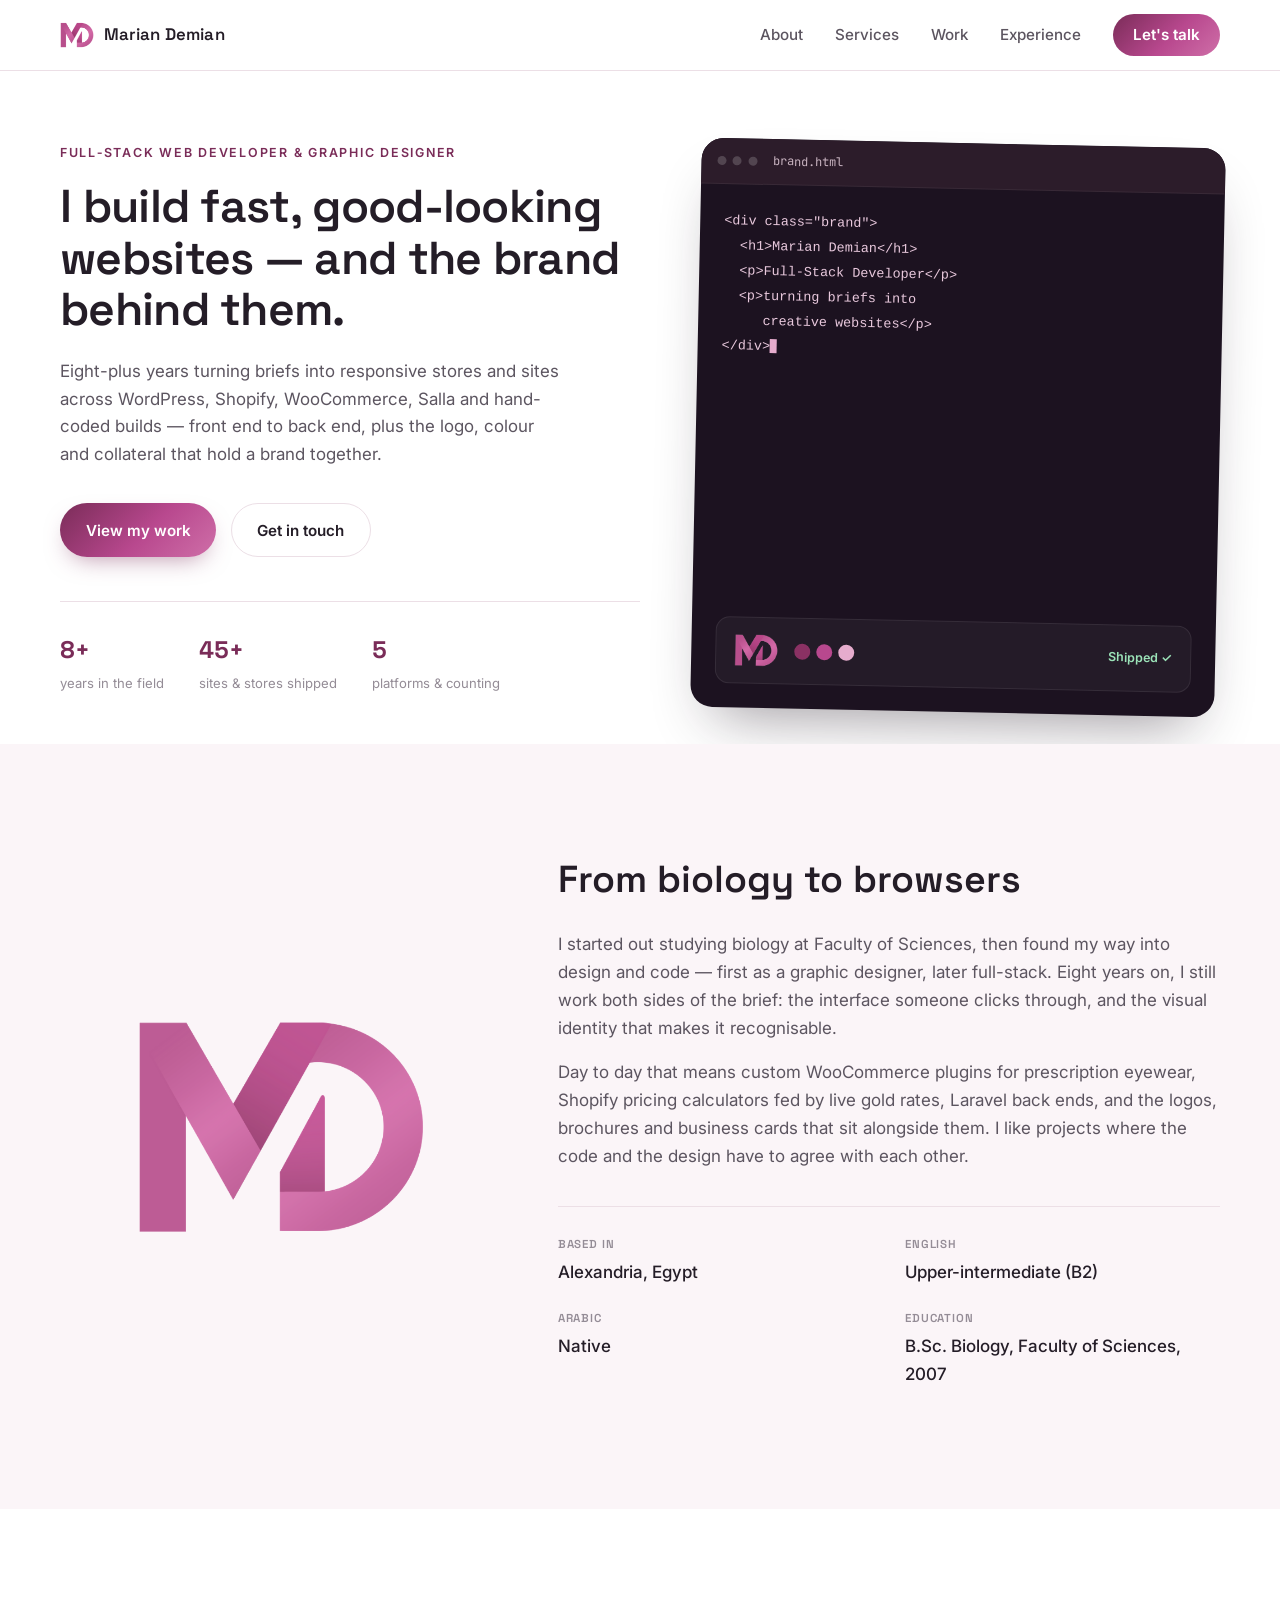
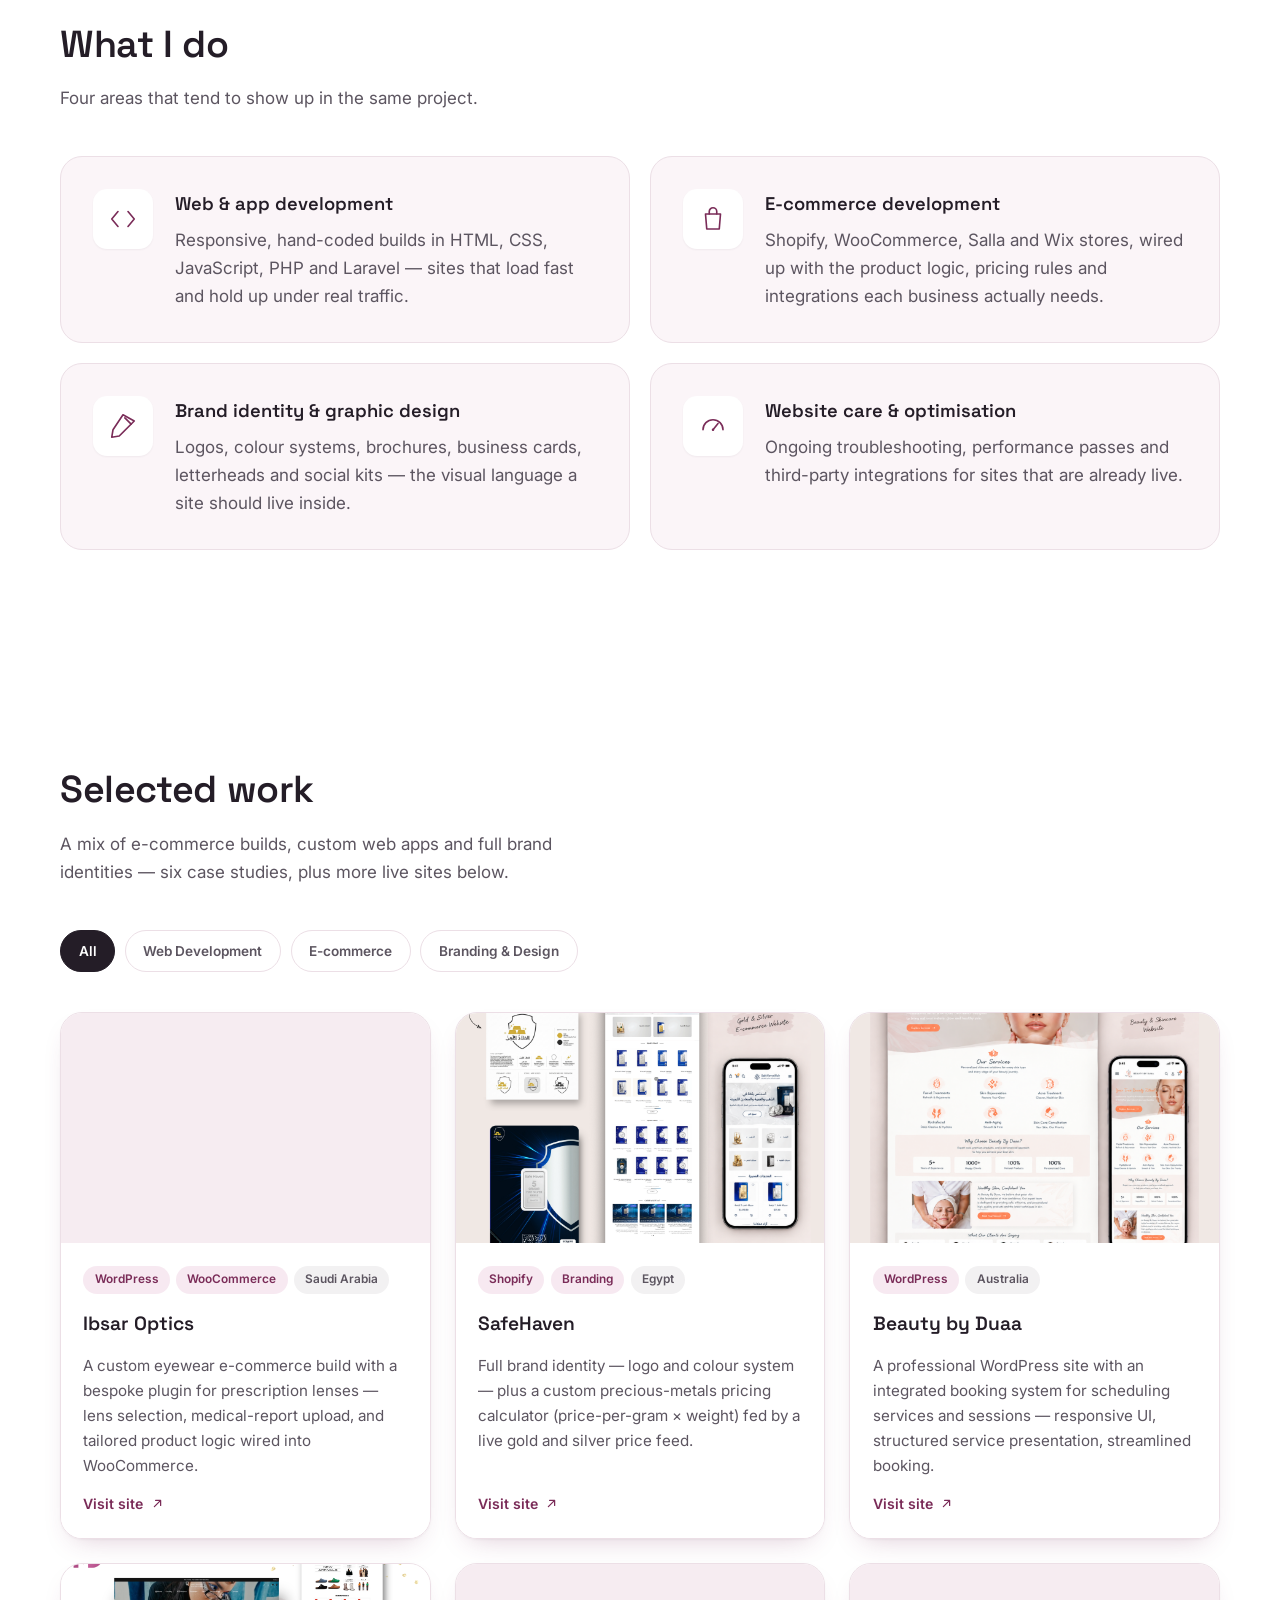
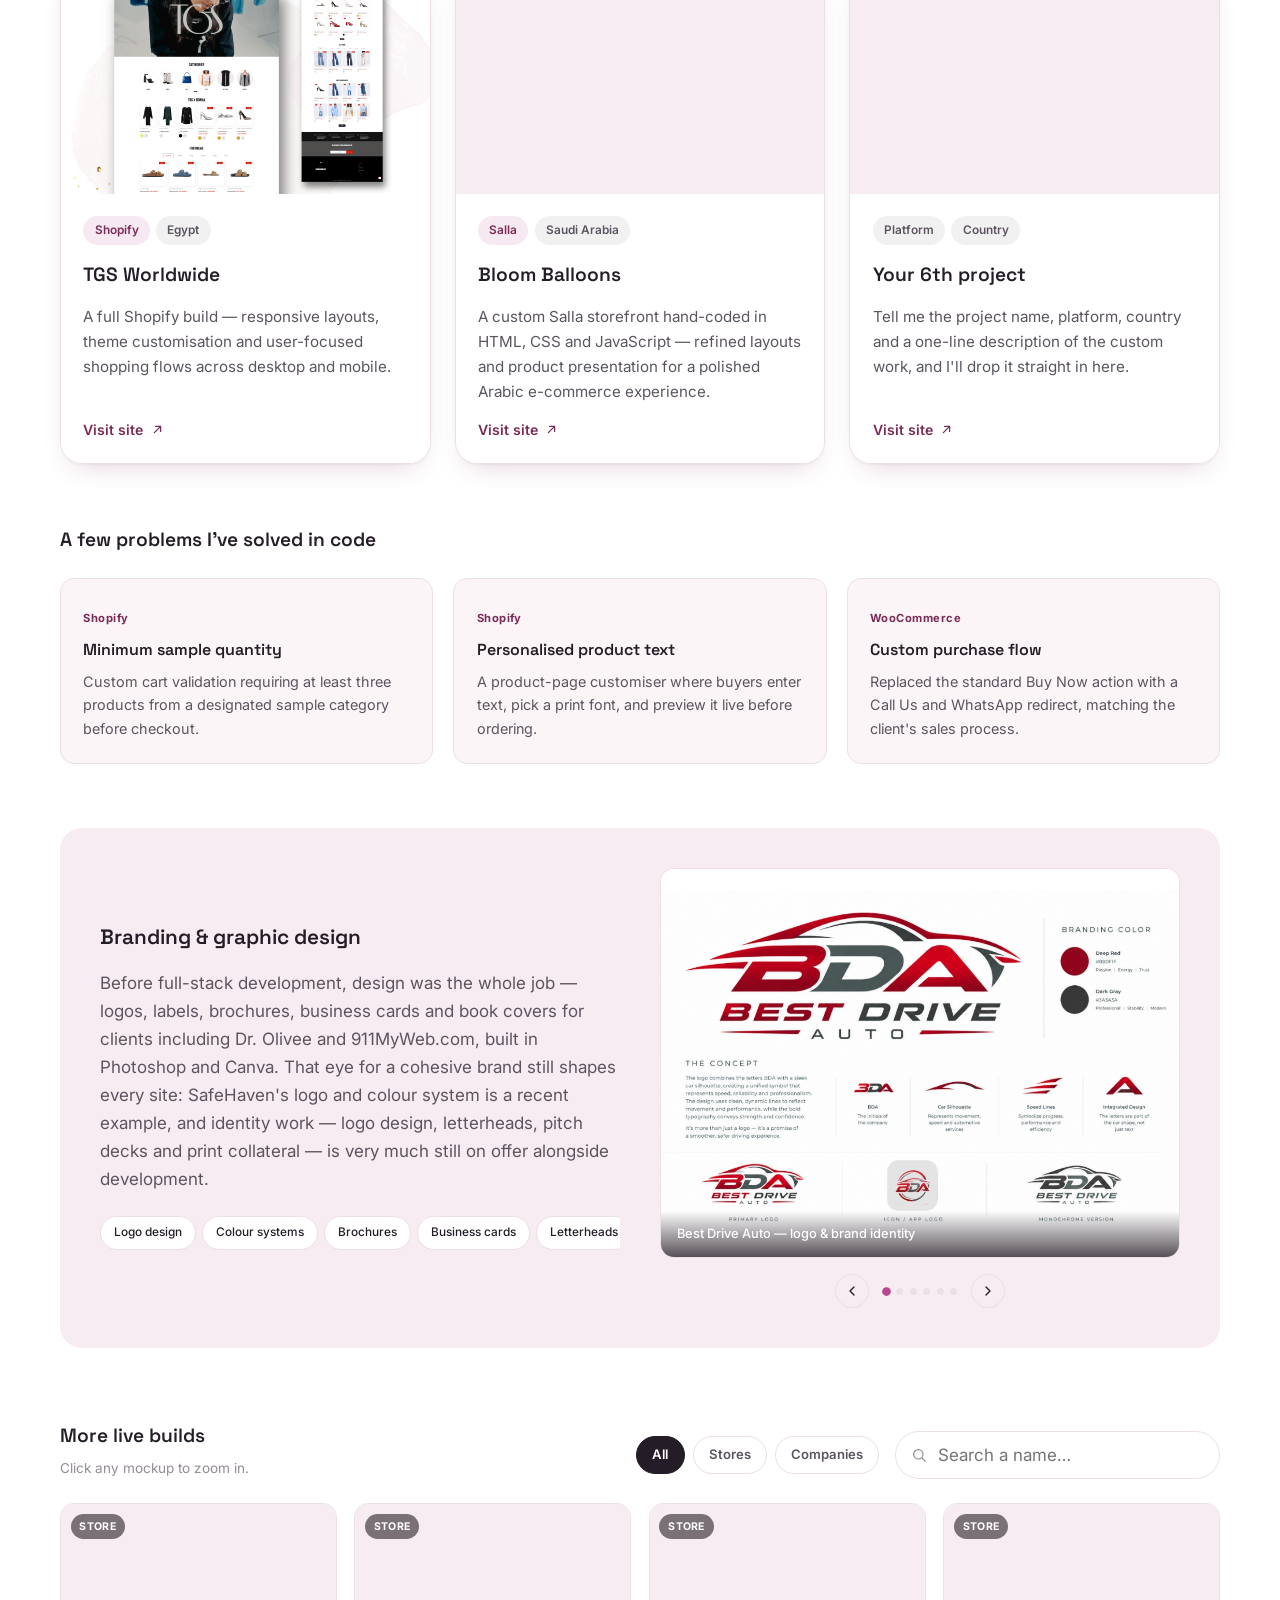
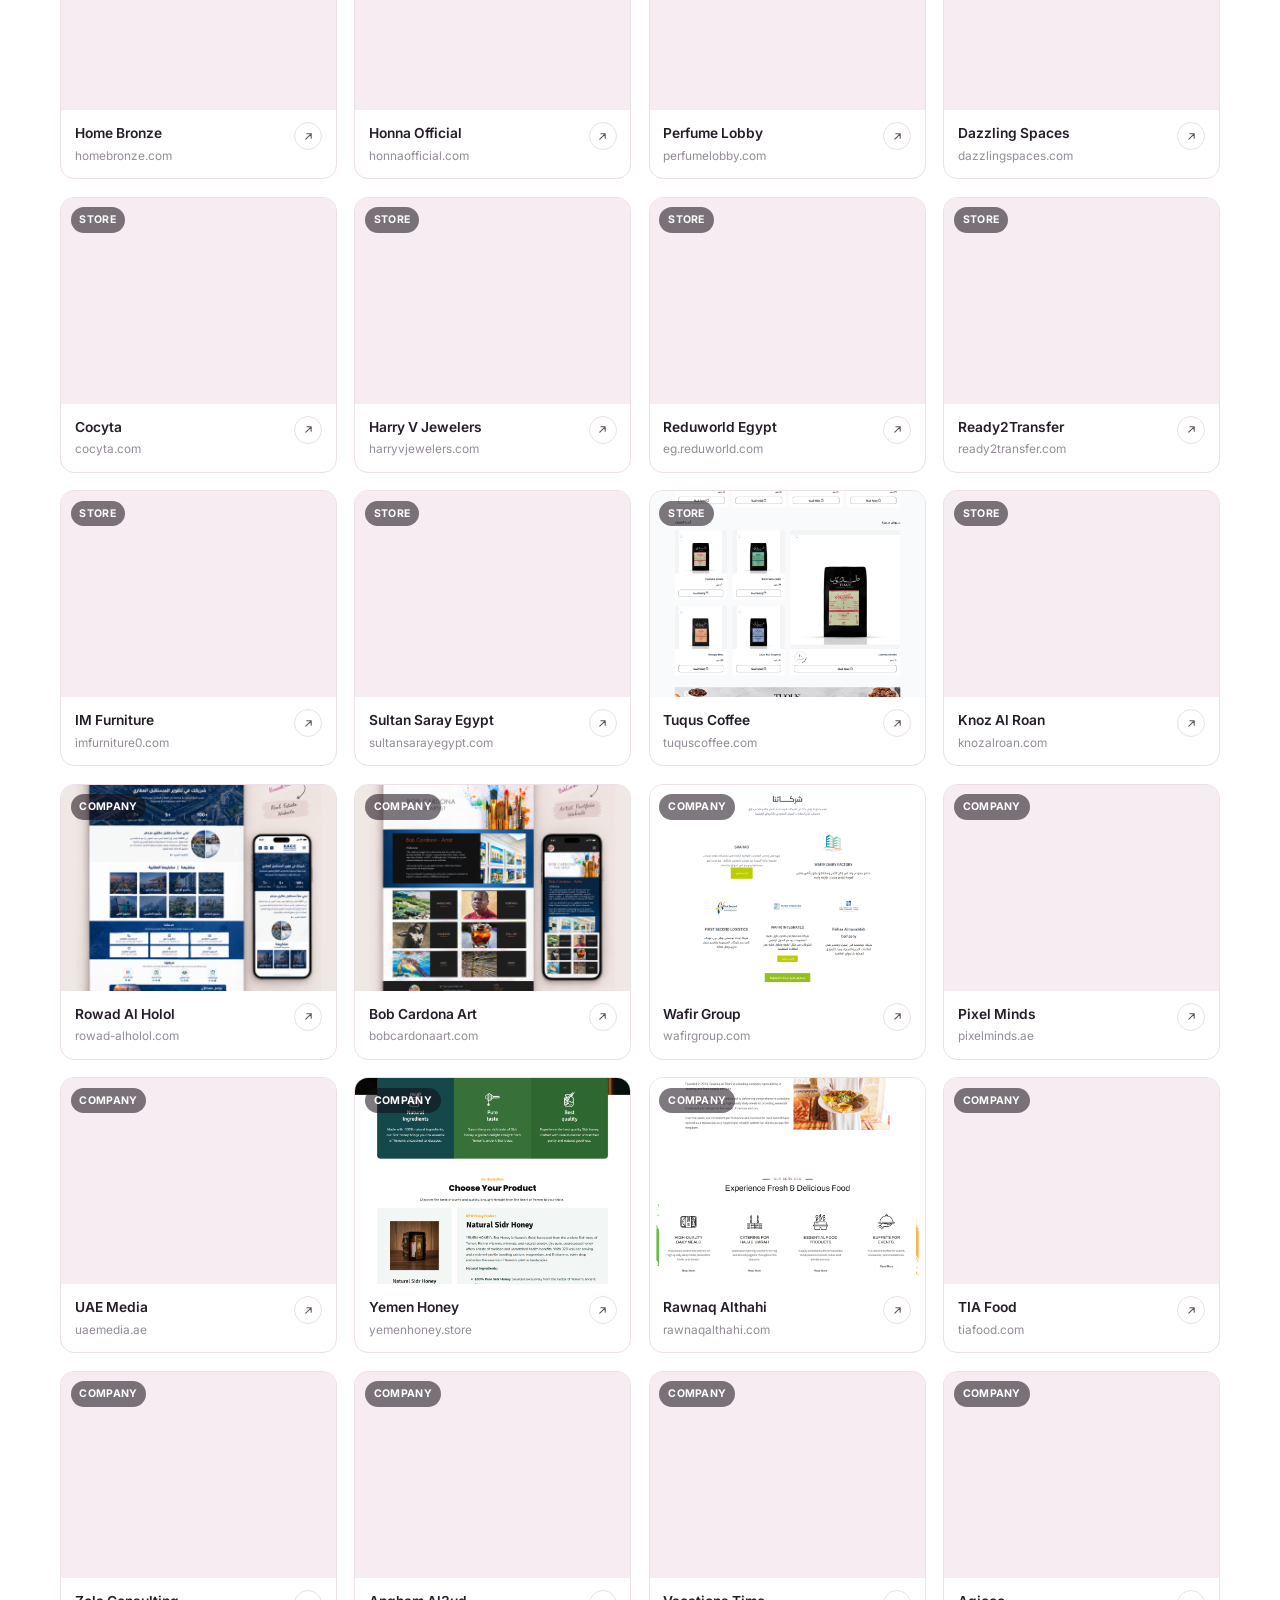
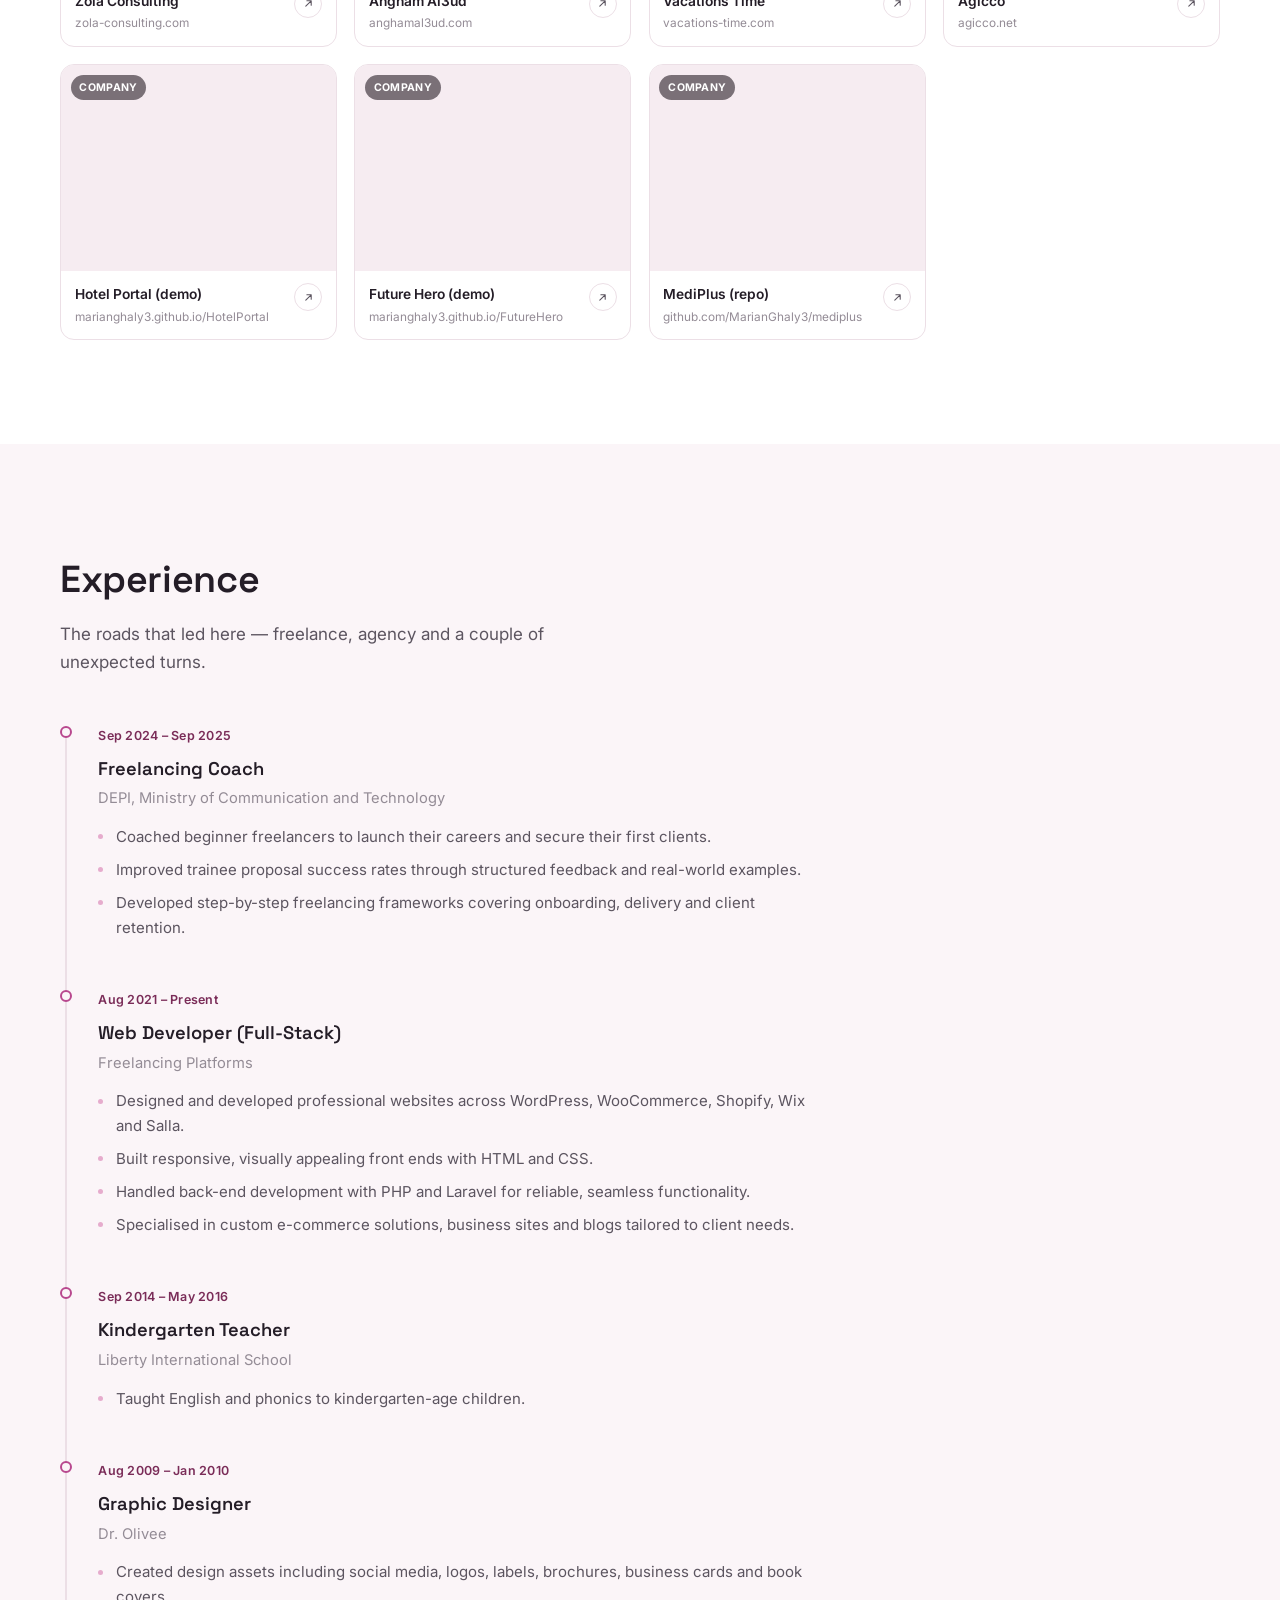
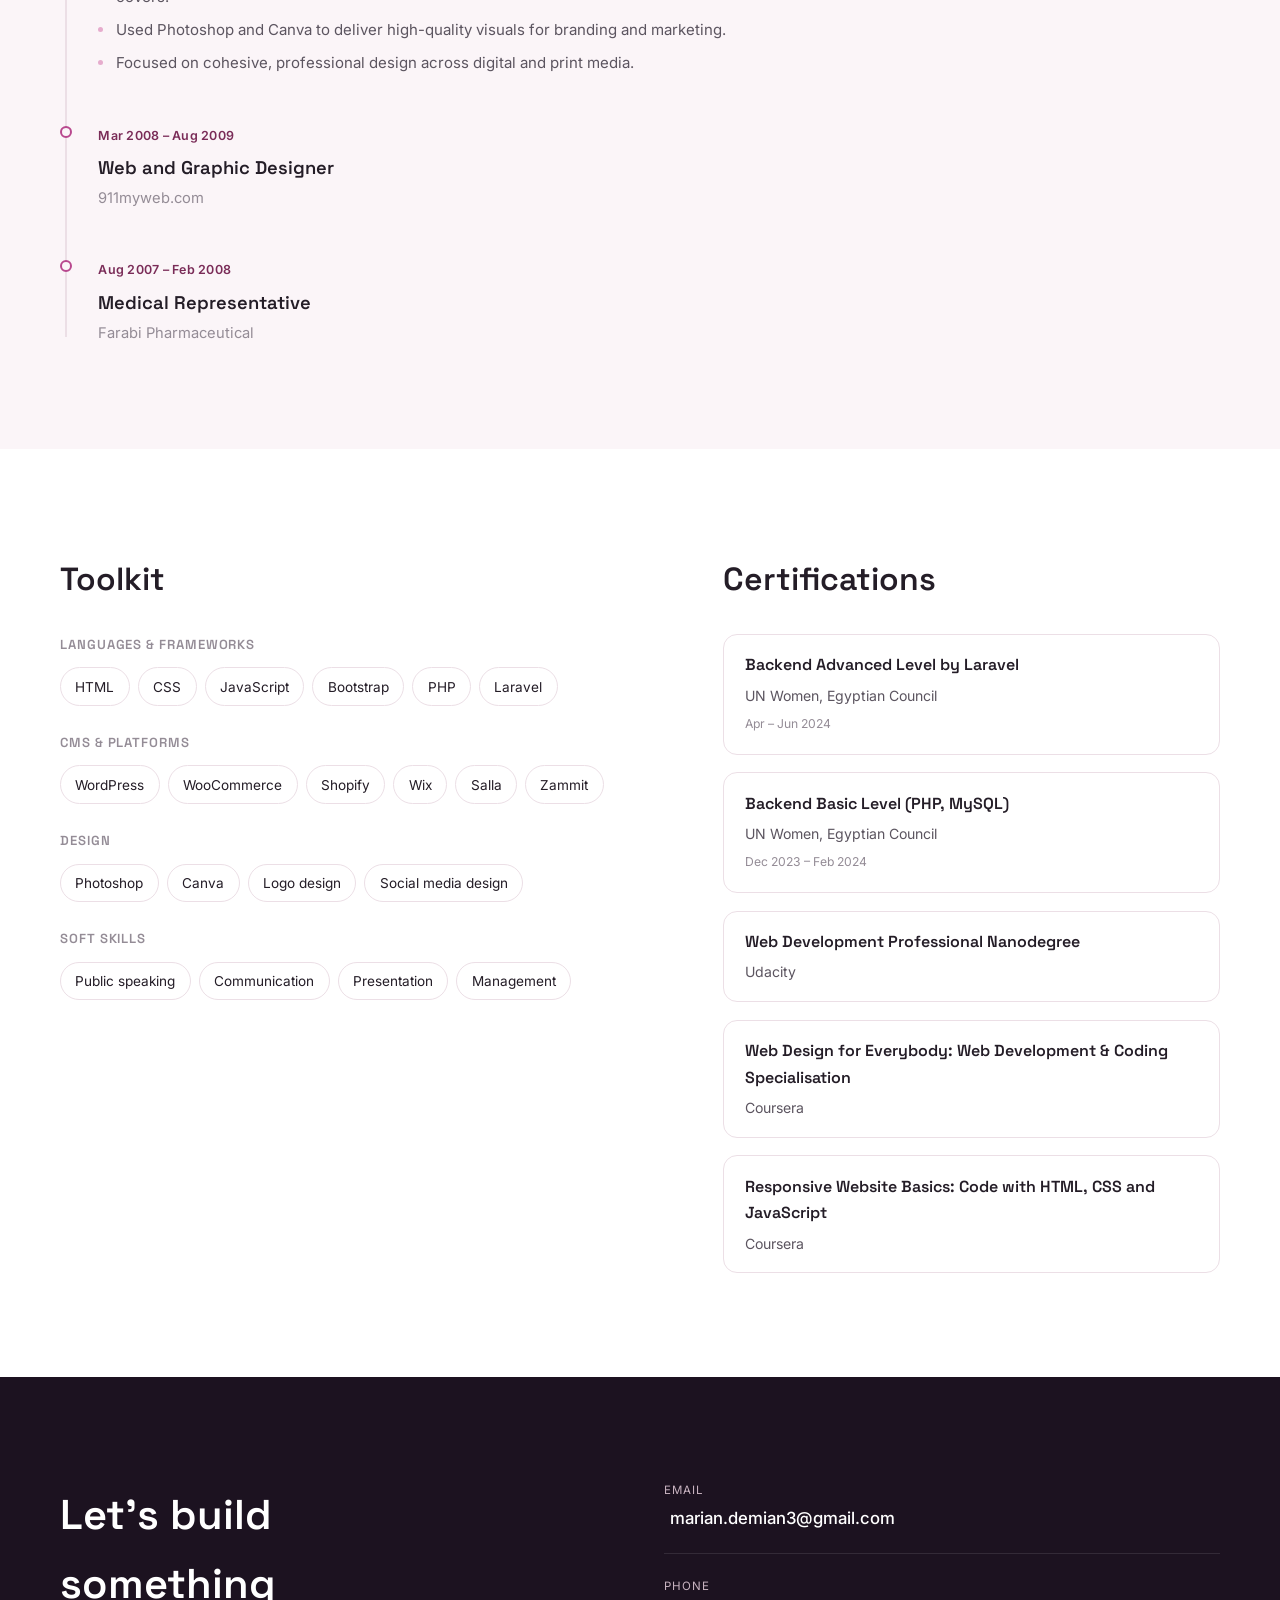
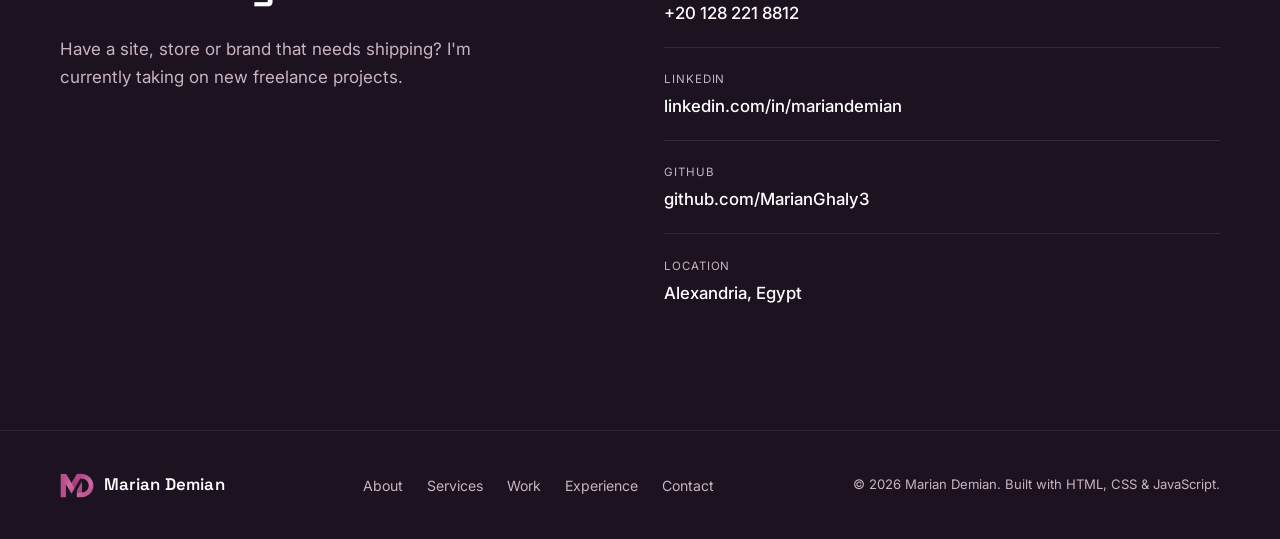
==== commit b8d8325f: "new" ====
--- a/index.html
+++ b/index.html
@@ -345,24 +345,28 @@
         <div class="branding-gallery">
           <div class="gallery-track" id="brandingTrack">
             <figure class="gallery-slide">
-              <img src="assets/projects/branding/bda.jpg" alt="Branding work sample — add image" loading="lazy">
+              <img src="assets/projects/bda-logo.jpg" alt="Branding work sample — add image" loading="lazy">
               <figcaption>Best Drive Auto — logo &amp; brand identity</figcaption>
             </figure>
             <figure class="gallery-slide">
-              <img src="assets/projects/branding/safehaven.png" alt="Branding work sample — add image" loading="lazy">
+              <img src="assets/projects/safehaven-logo.png" alt="Branding work sample — add image" loading="lazy">
               <figcaption>Safe Haven - logo &amp; brand identity </figcaption>
             </figure>
             <figure class="gallery-slide">
-              <img src="assets/projects/branding/eyewave.jpg" alt="Branding work sample — add image" loading="lazy">
+              <img src="assets/projects/eyewave-logo.jpg" alt="Branding work sample — add image" loading="lazy">
               <figcaption>Eye Wave - logo &amp; brand identity</figcaption>
             </figure>
             <figure class="gallery-slide">
-              <img src="assets/projects/branding/iot.jpg" alt="Branding work sample — add image" loading="lazy">
+              <img src="assets/projects/social-1.png" alt="Branding work sample — add image" loading="lazy">
               <figcaption>Social media kit</figcaption>
             </figure>
             <figure class="gallery-slide">
-              <img src="assets/projects/branding/olivee.jpg" alt="Branding work sample — add image" loading="lazy">
-              <figcaption>Brochure &amp; print collateral</figcaption>
+              <img src="assets/projects/social-4.png" alt="Branding work sample — add image" loading="lazy">
+              <figcaption>Social media kit</figcaption>
+            </figure>
+            <figure class="gallery-slide">
+              <img src="assets/projects/social-5.png" alt="Branding work sample — add image" loading="lazy">
+              <figcaption>Social media kit</figcaption>
             </figure>
   
           </div>
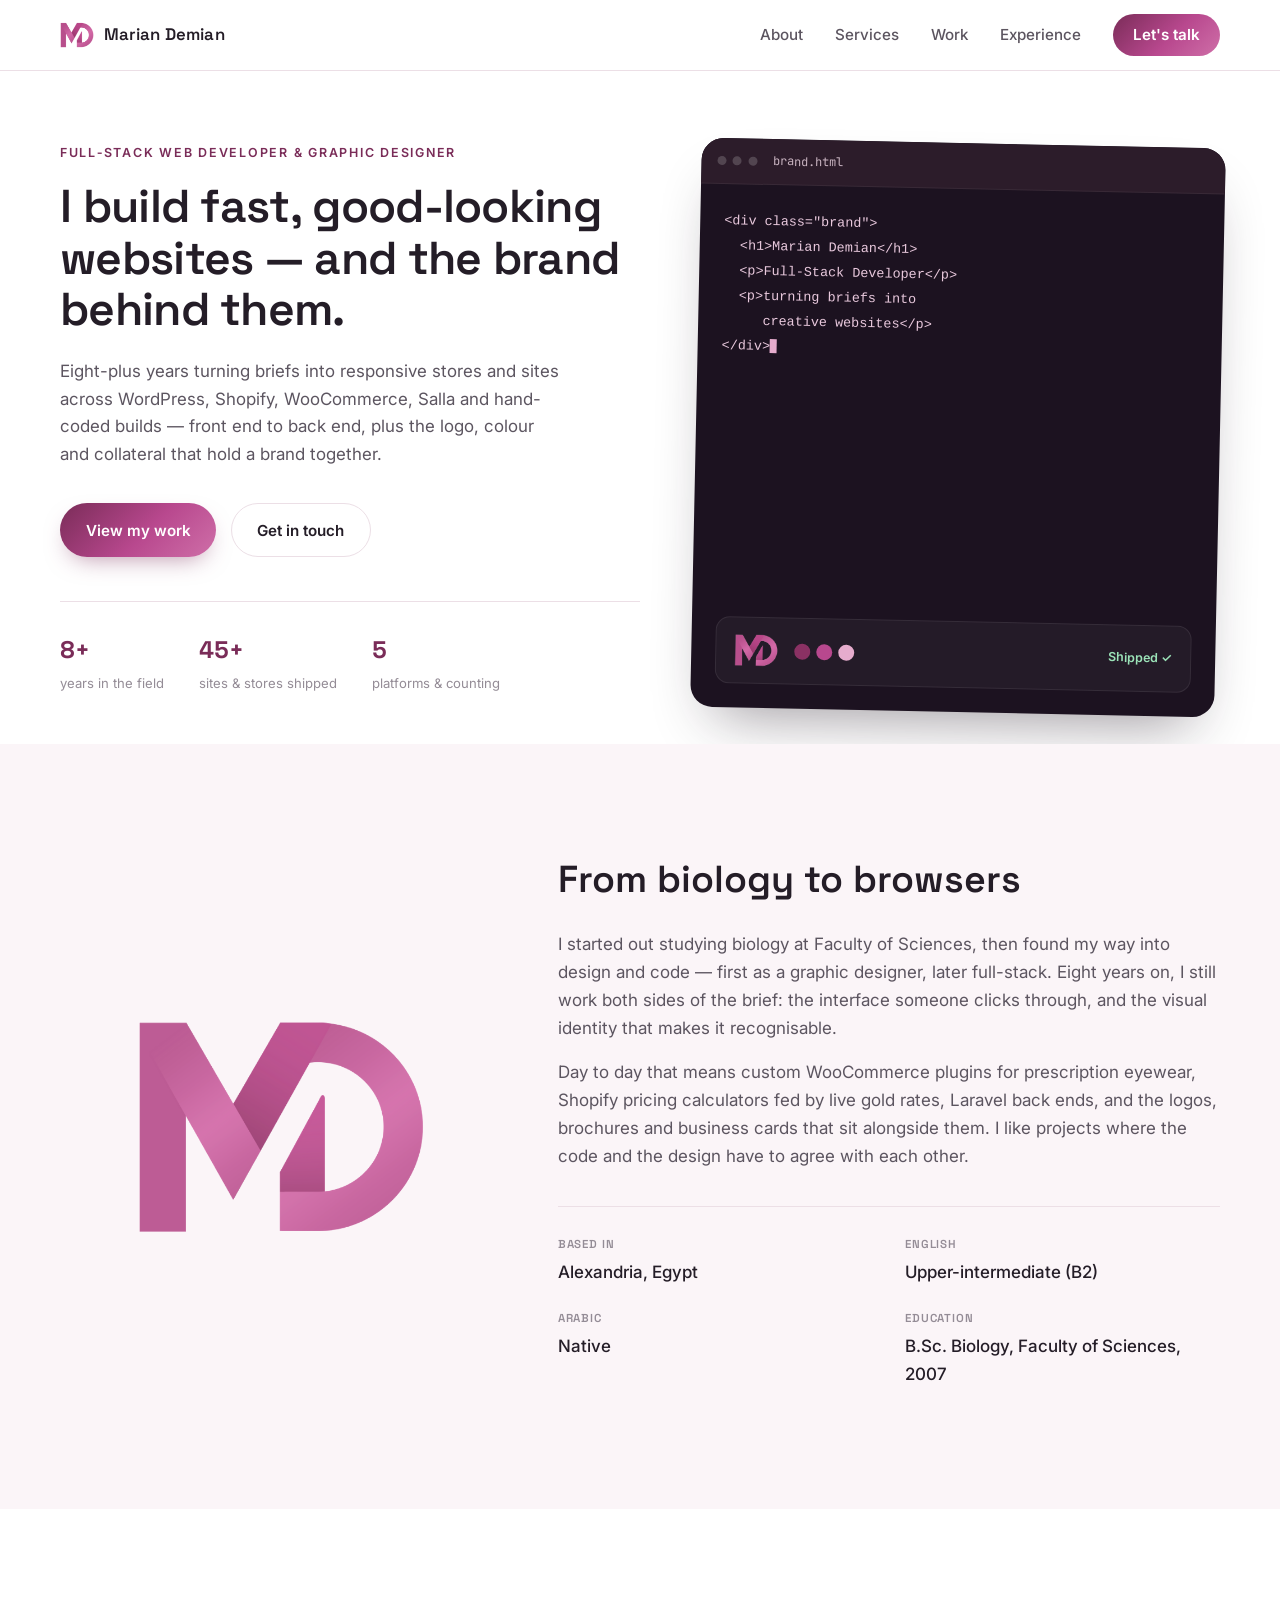
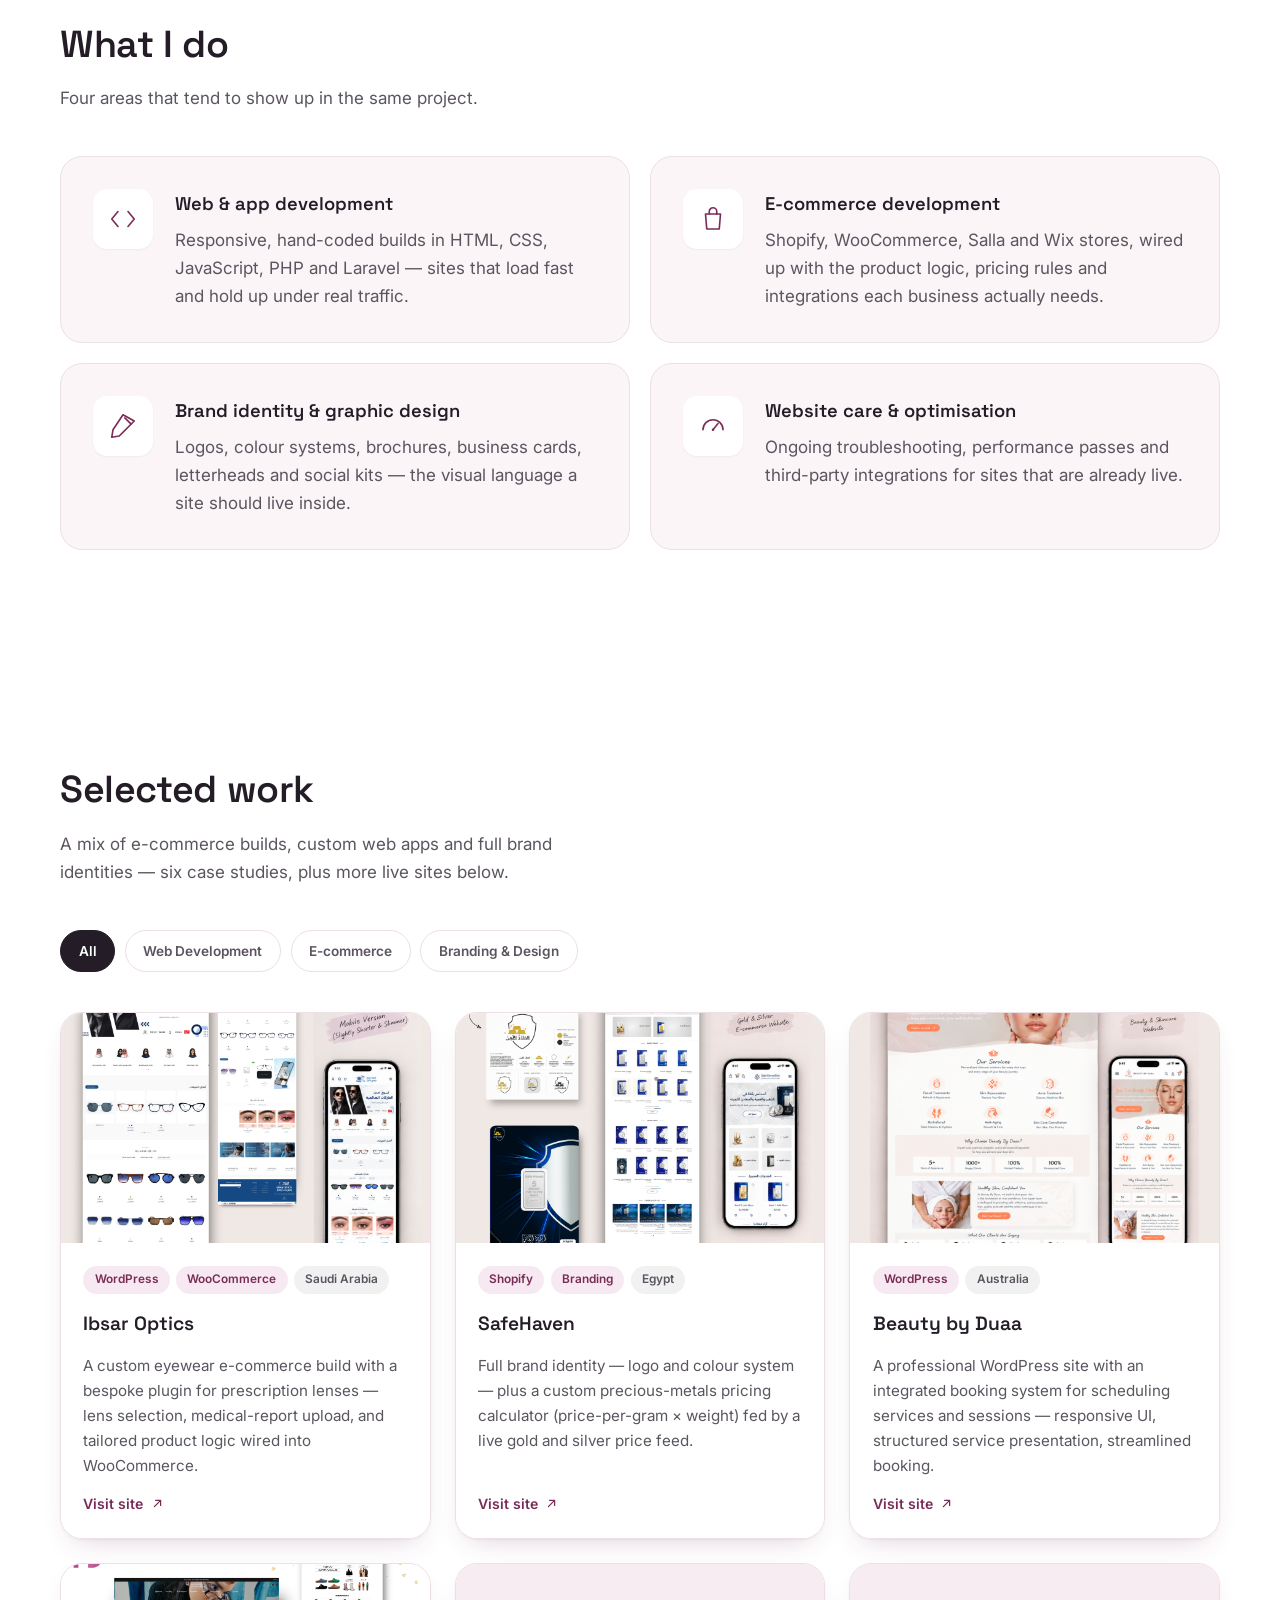
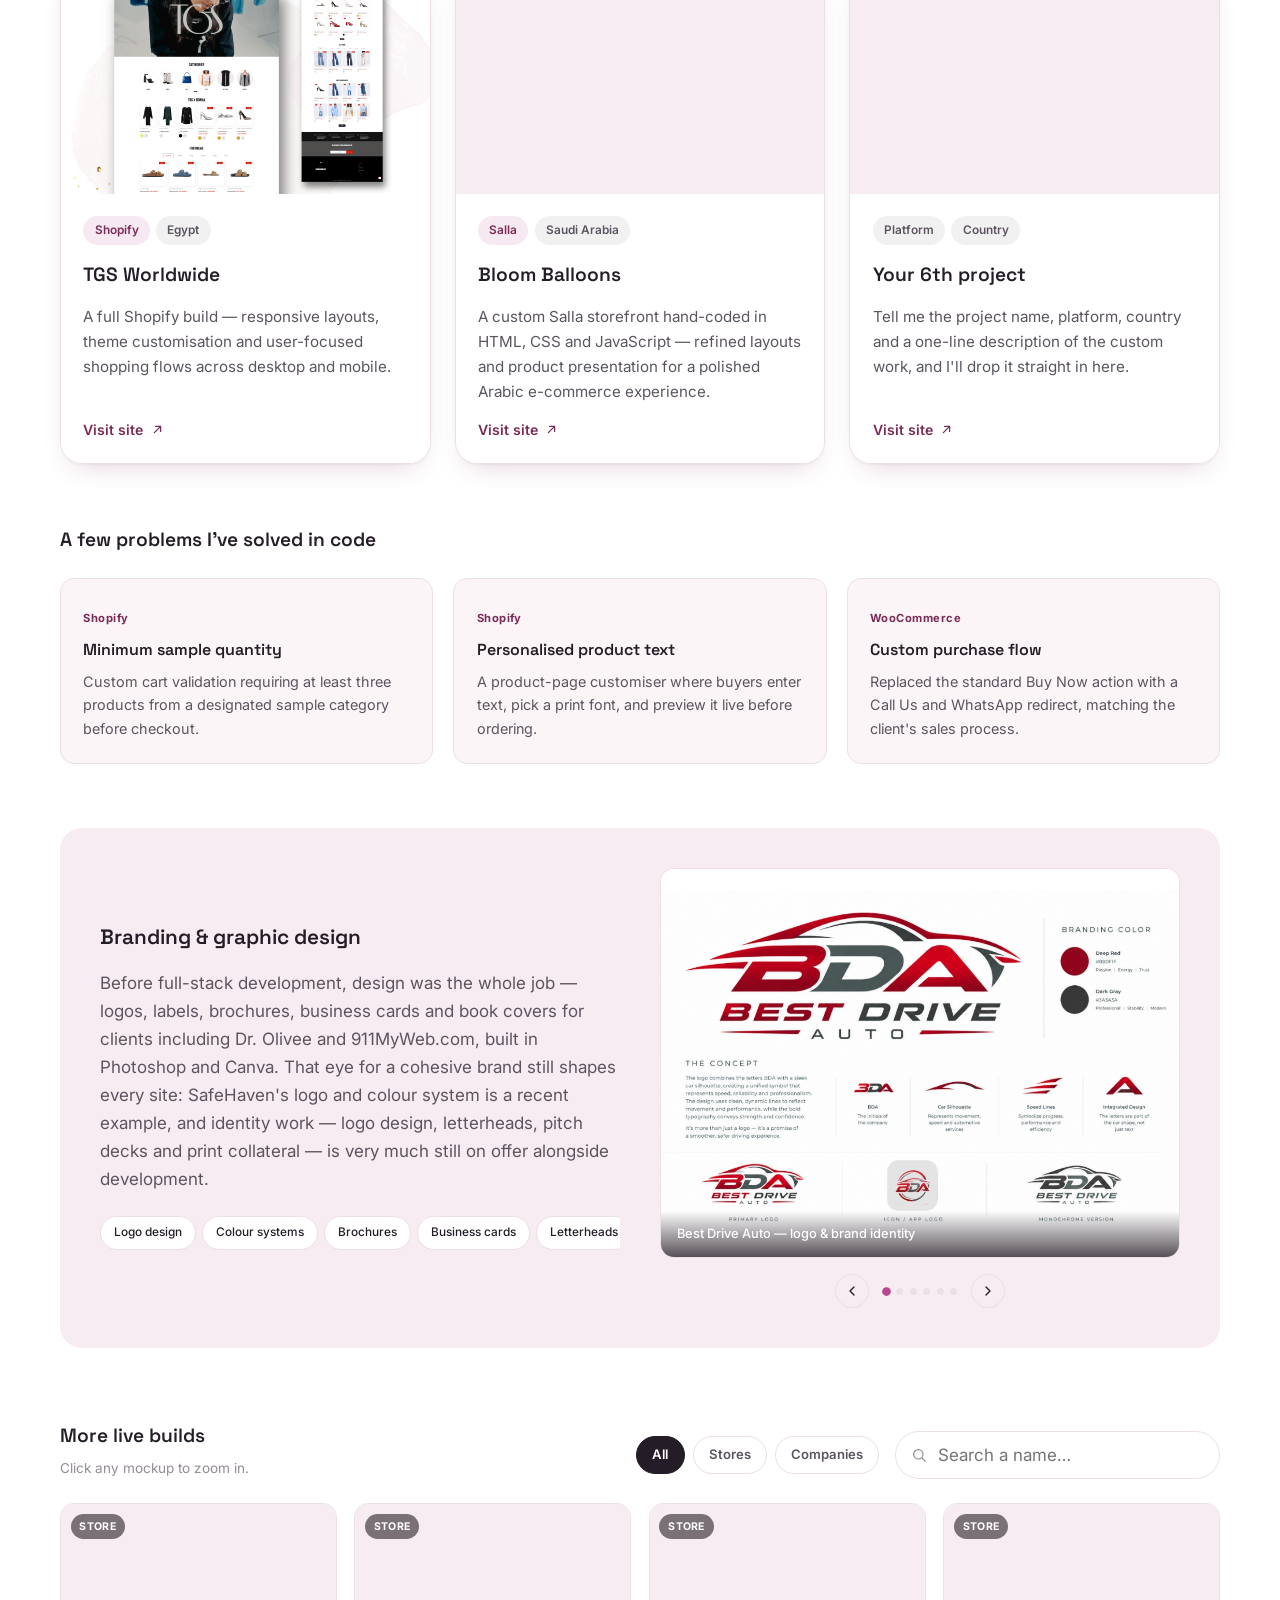
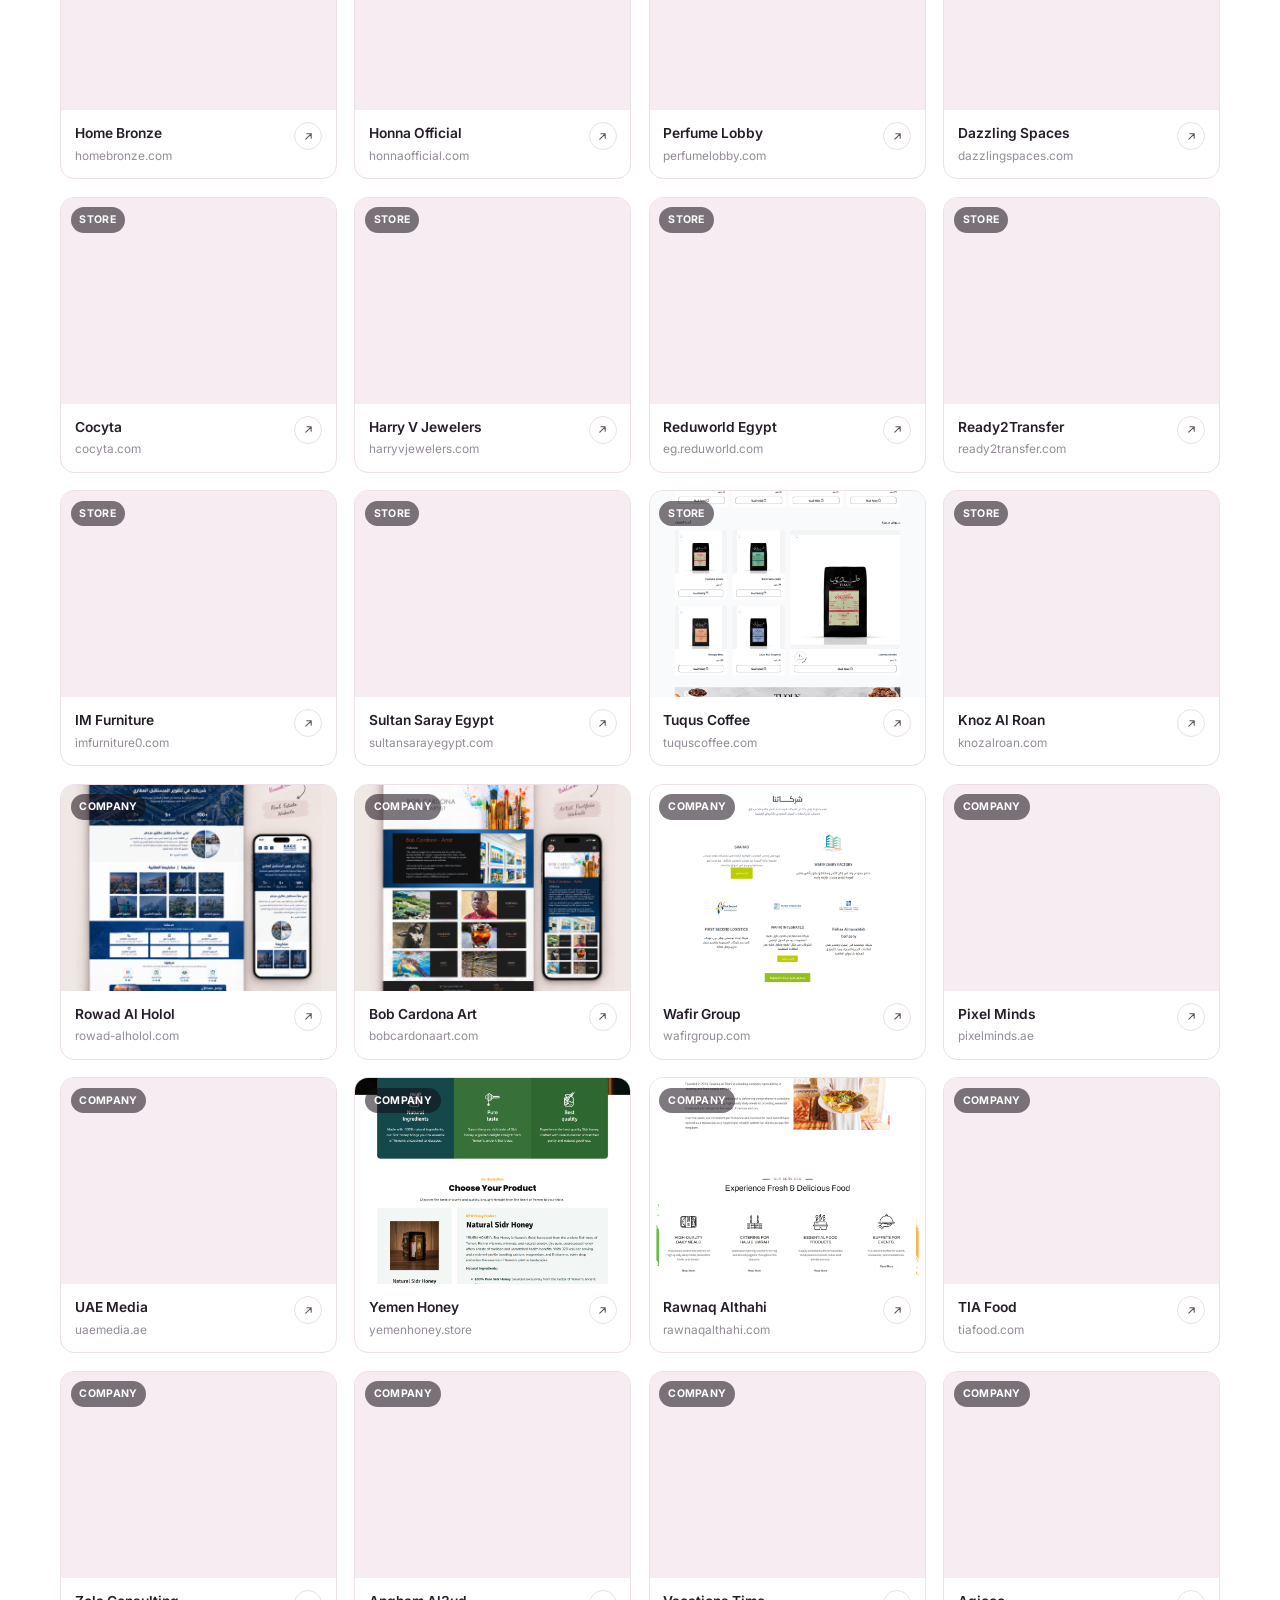
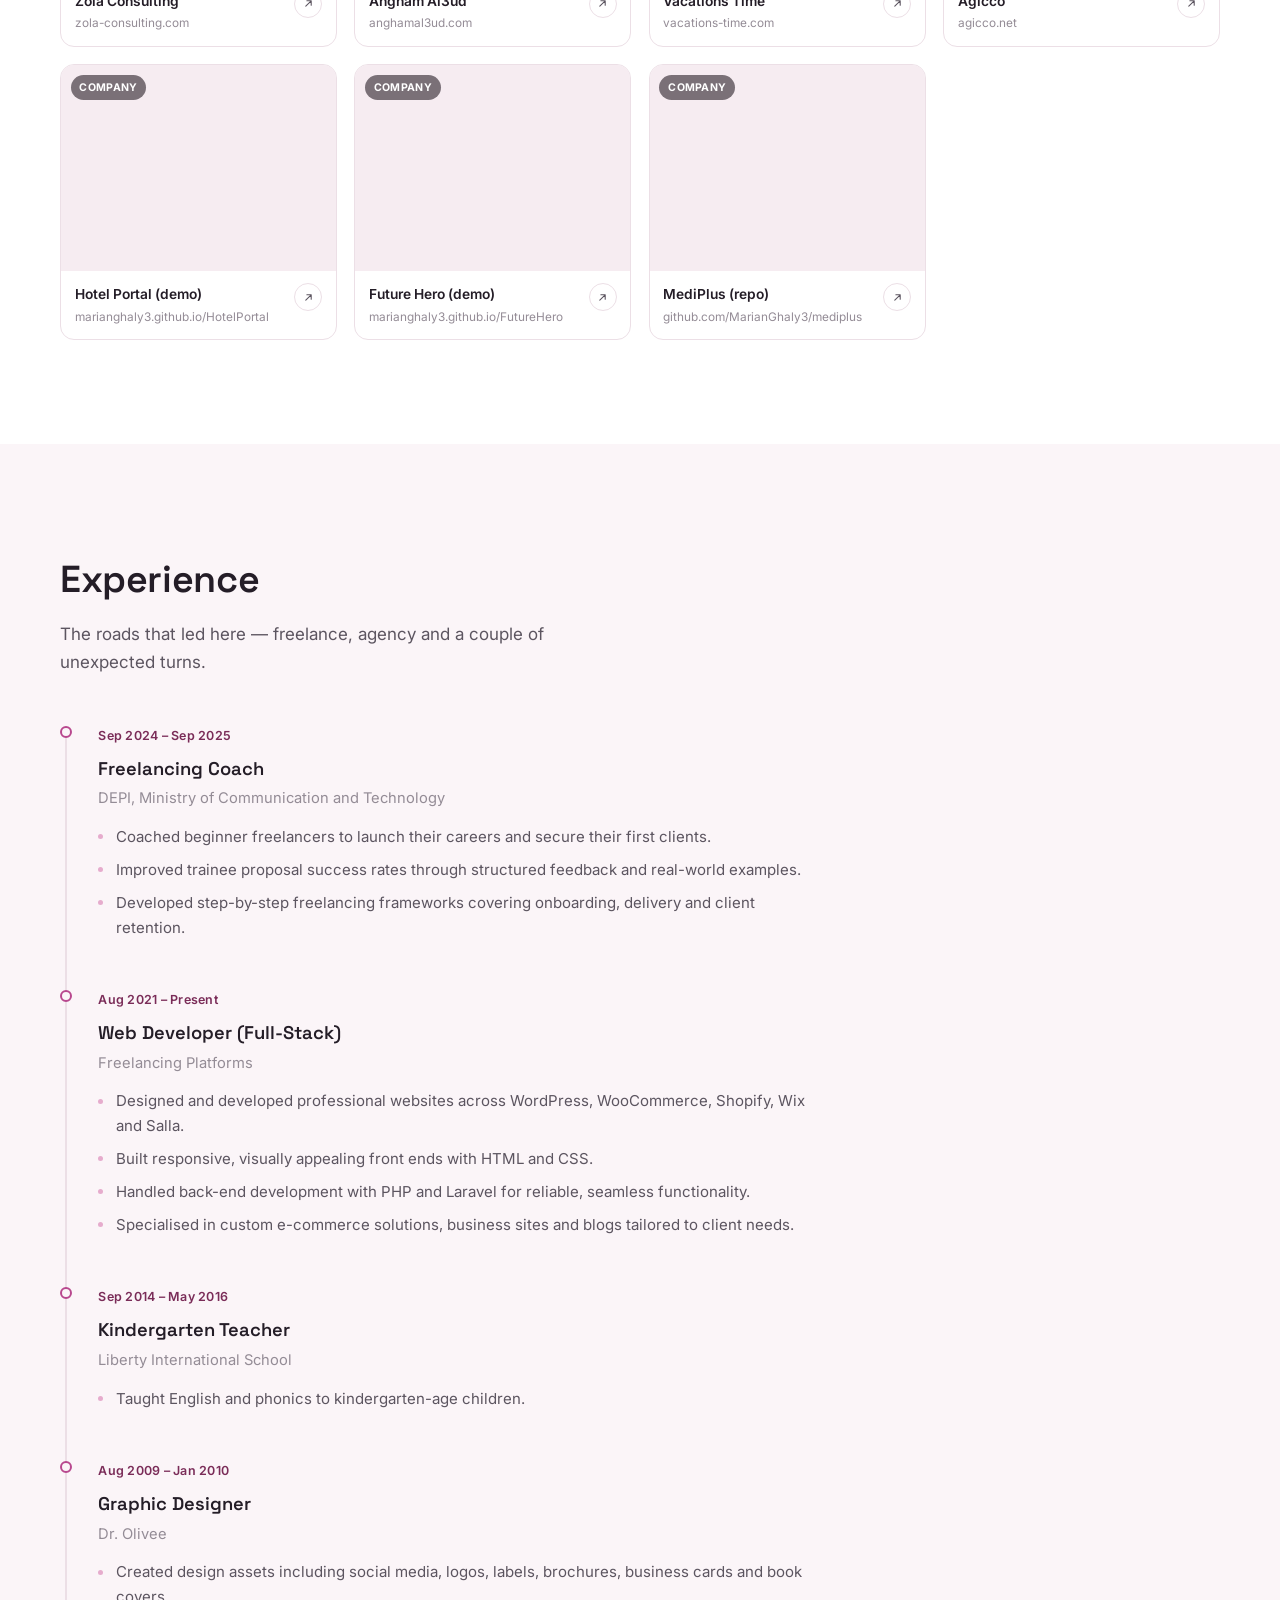
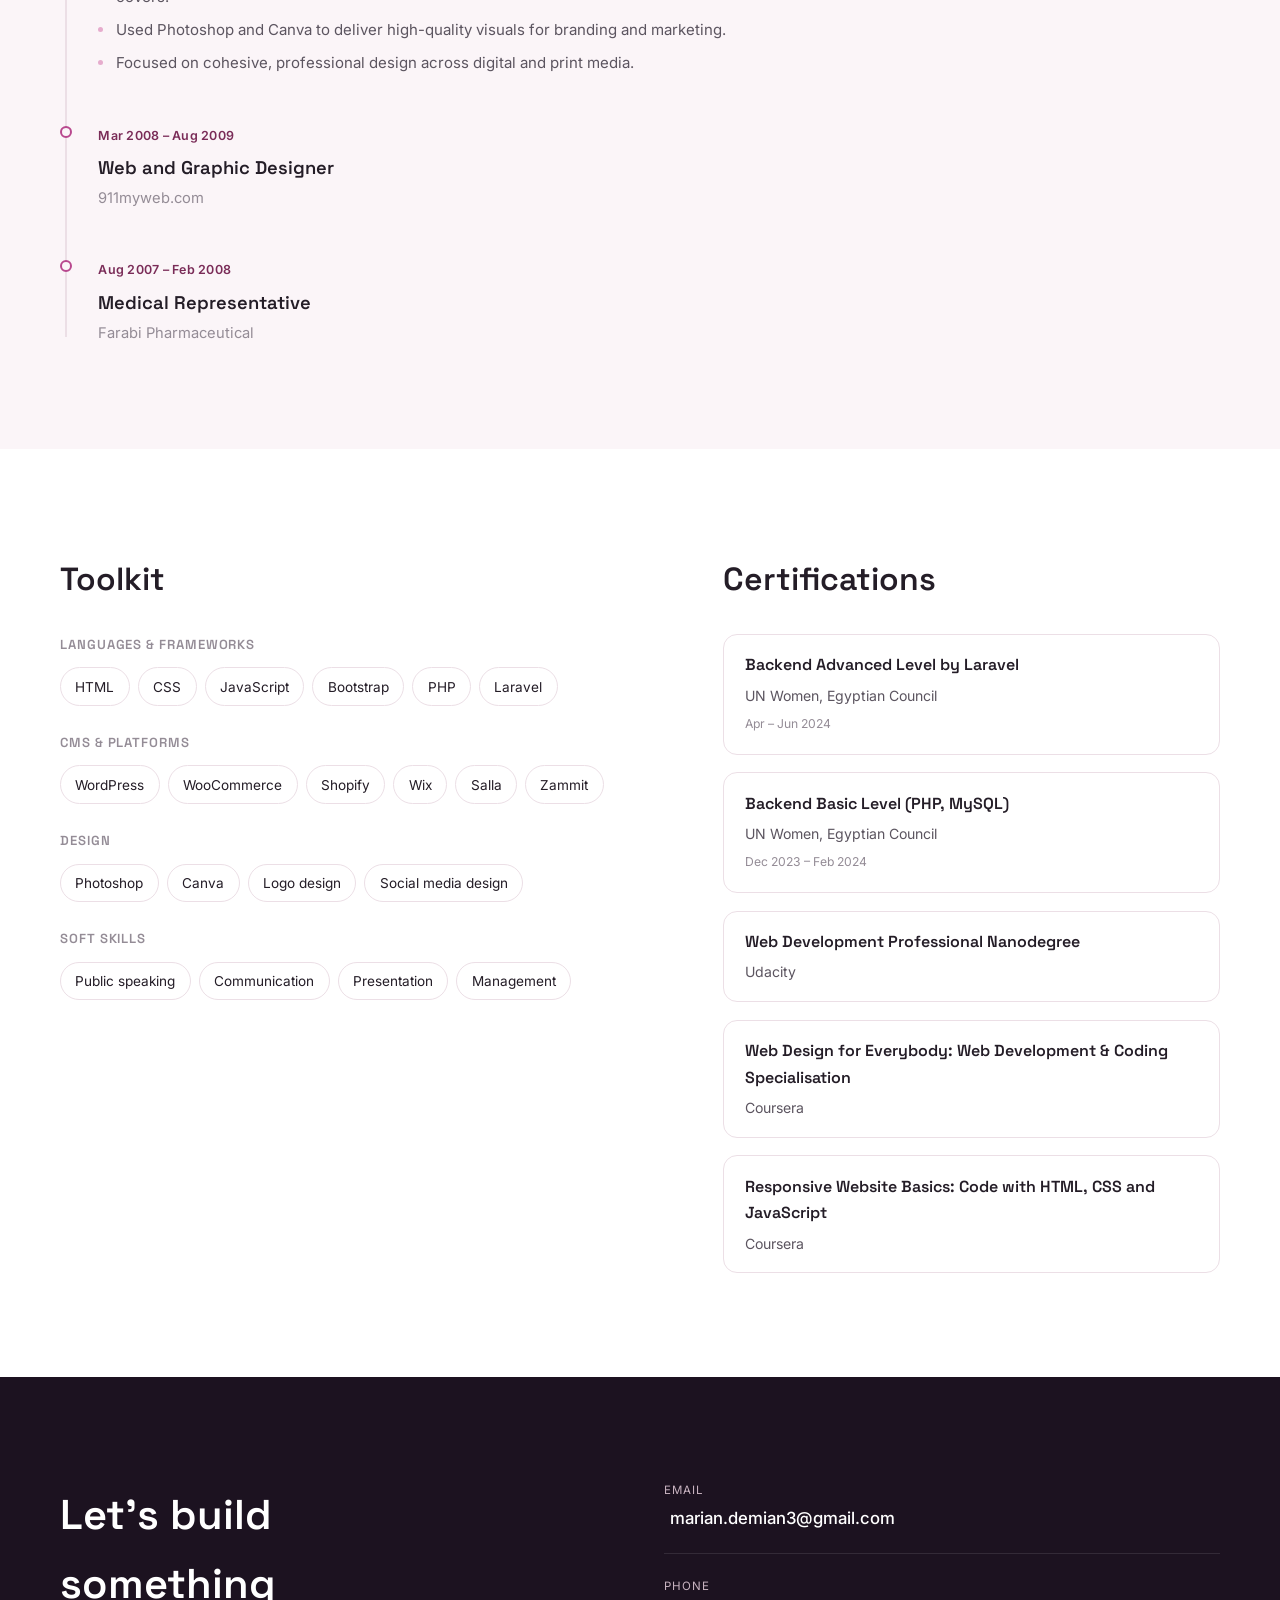
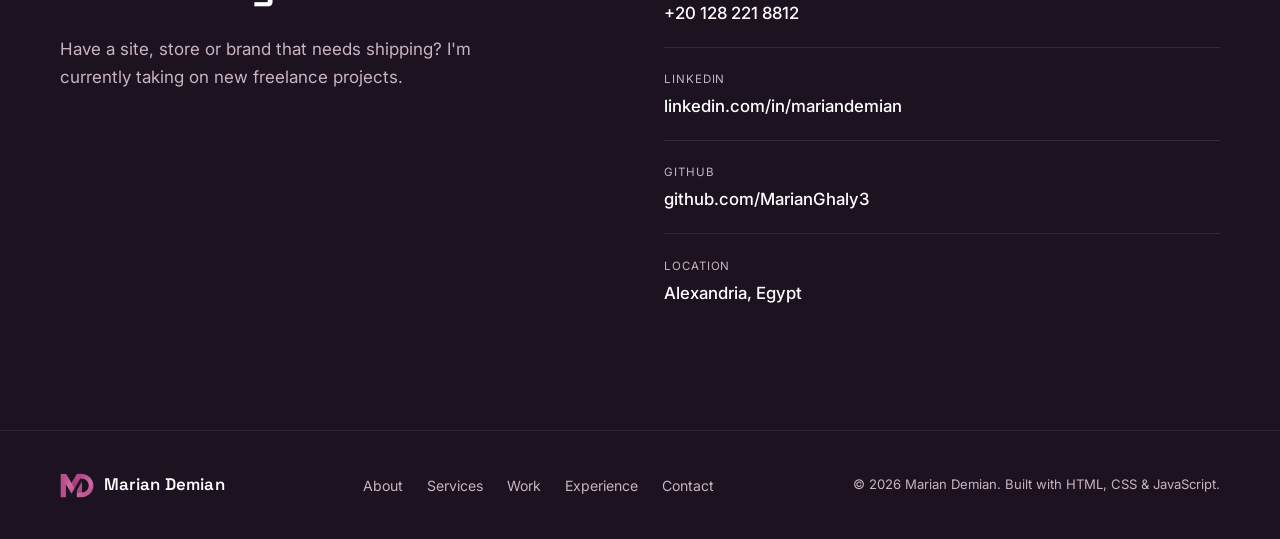
==== commit 9520250b: "add new projects" ====
--- a/index.html
+++ b/index.html
@@ -173,8 +173,8 @@
       <div class="project-grid" id="projectGrid">
 
         <article class="project-card" data-tags="ecommerce web">
-          <div class="project-media" data-images="assets/projects/ibsar-optics.jpg" data-caption="Ibsar Optics">
-            <img src="assets/projects/ibsar-optics.jpg" alt="Ibsar Optics website screenshot" loading="lazy">
+          <div class="project-media" data-images="assets/projects/ibsar.png" data-caption="Ibsar Optics">
+            <img src="assets/projects/ibsar.png" alt="Ibsar Optics website screenshot" loading="lazy">
               <span class="dir-zoom" aria-hidden="true">
                 <svg viewBox="0 0 24 24" fill="none" stroke="currentColor" stroke-width="2" stroke-linecap="round" stroke-linejoin="round"><circle cx="11" cy="11" r="7"/><path d="m21 21-4.3-4.3"/><path d="M11 8v6M8 11h6"/></svg>
               </span>
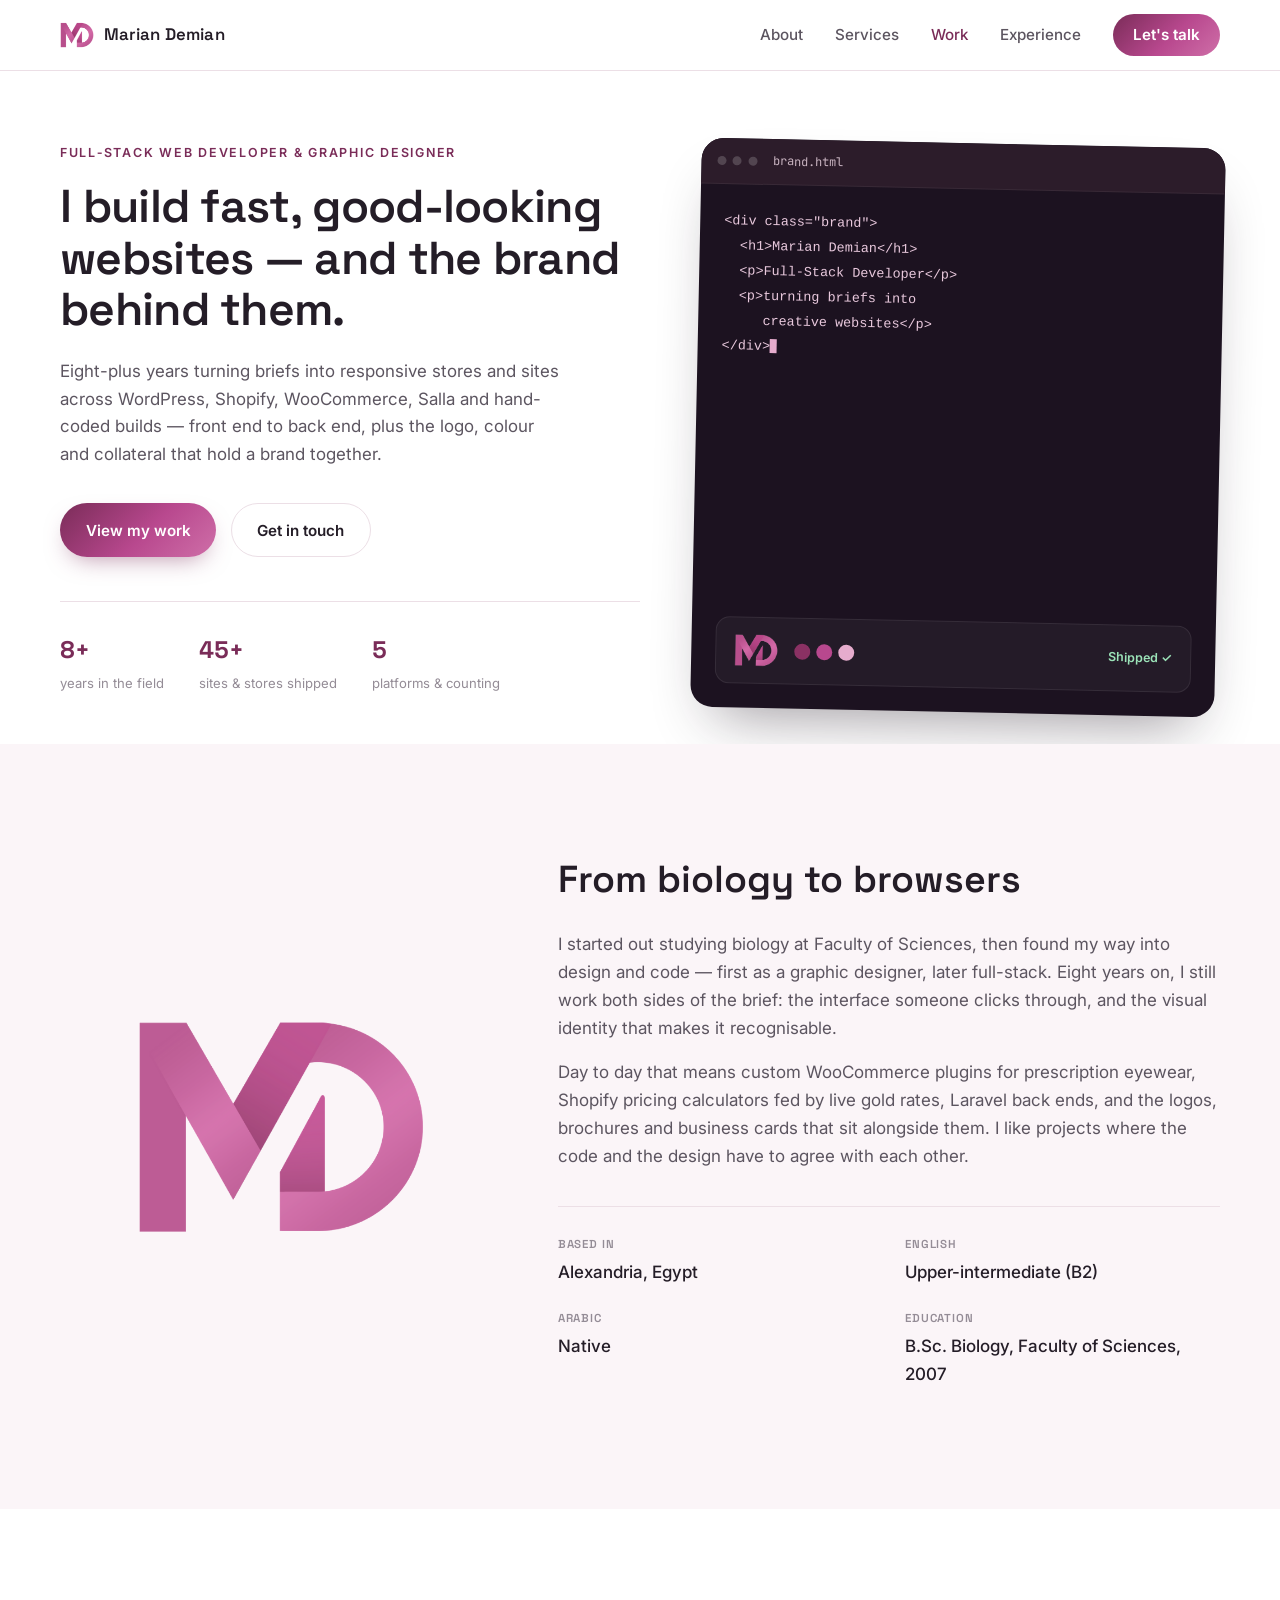
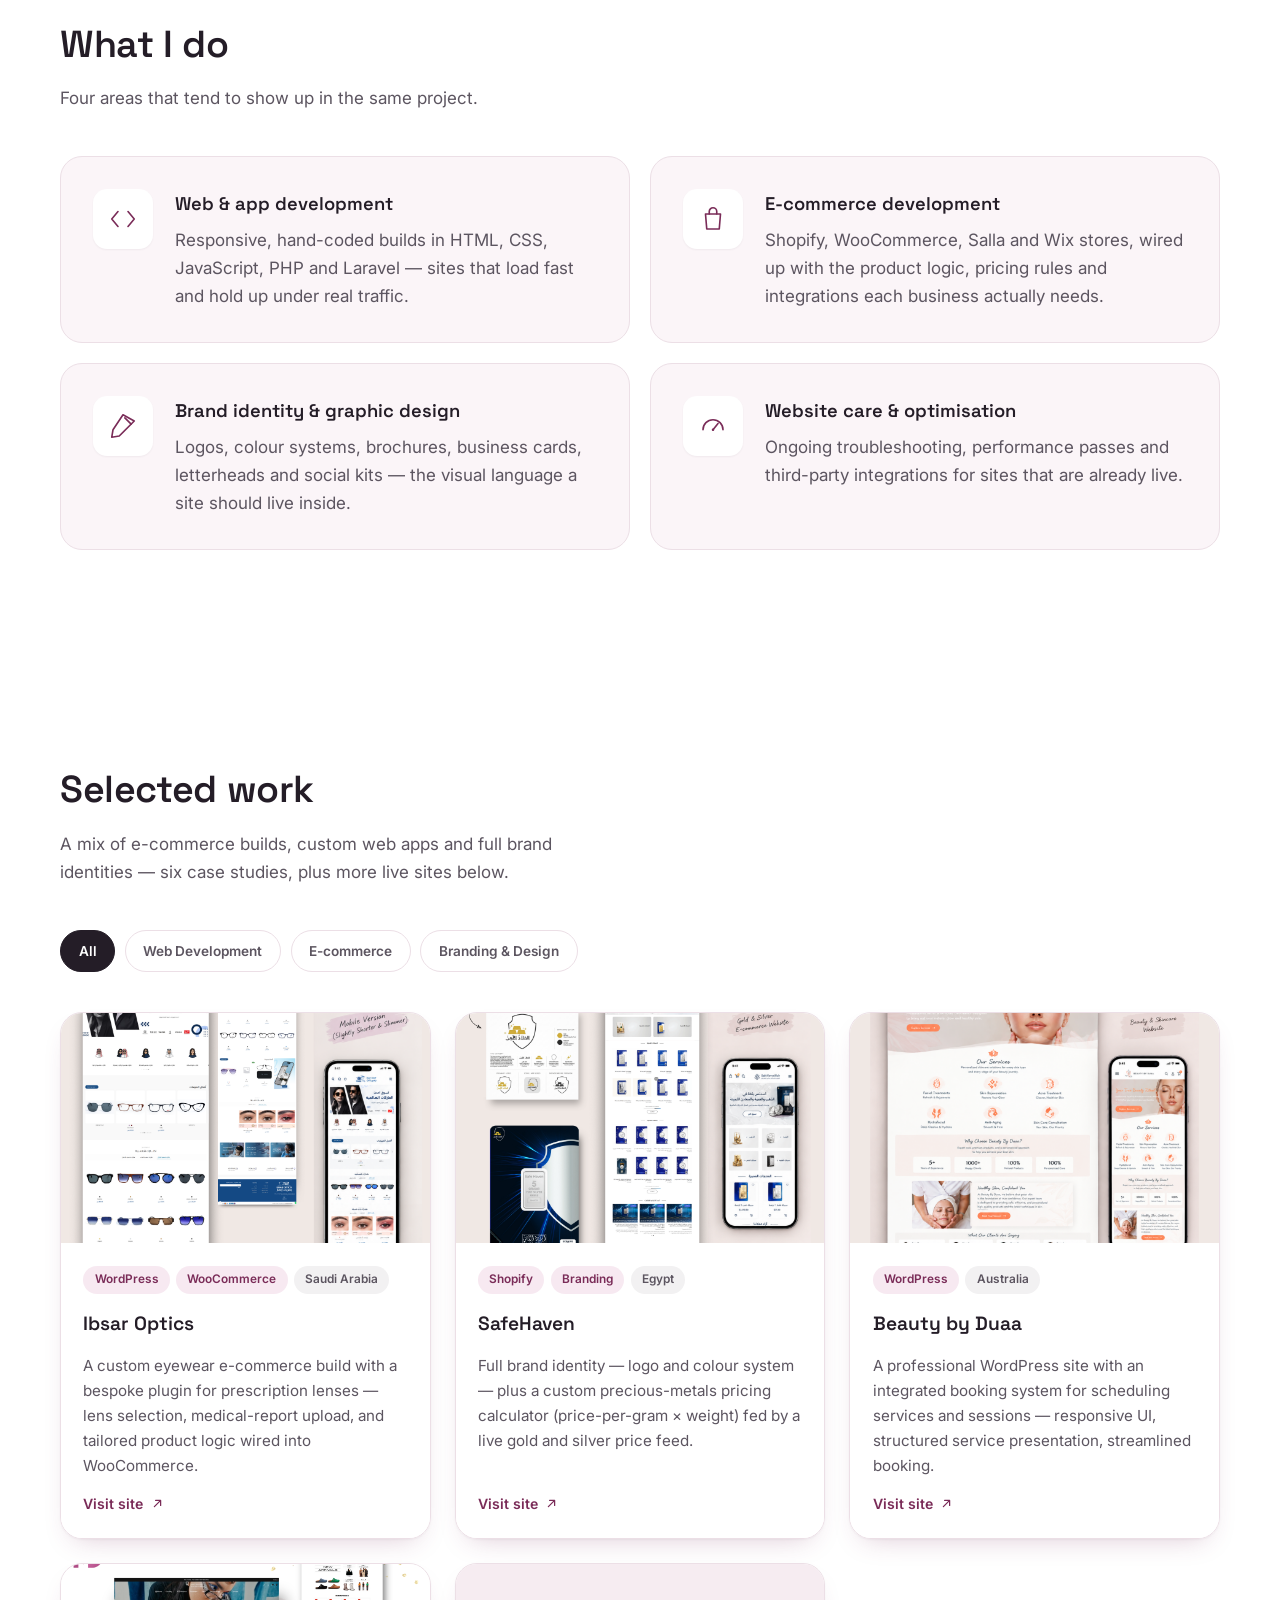
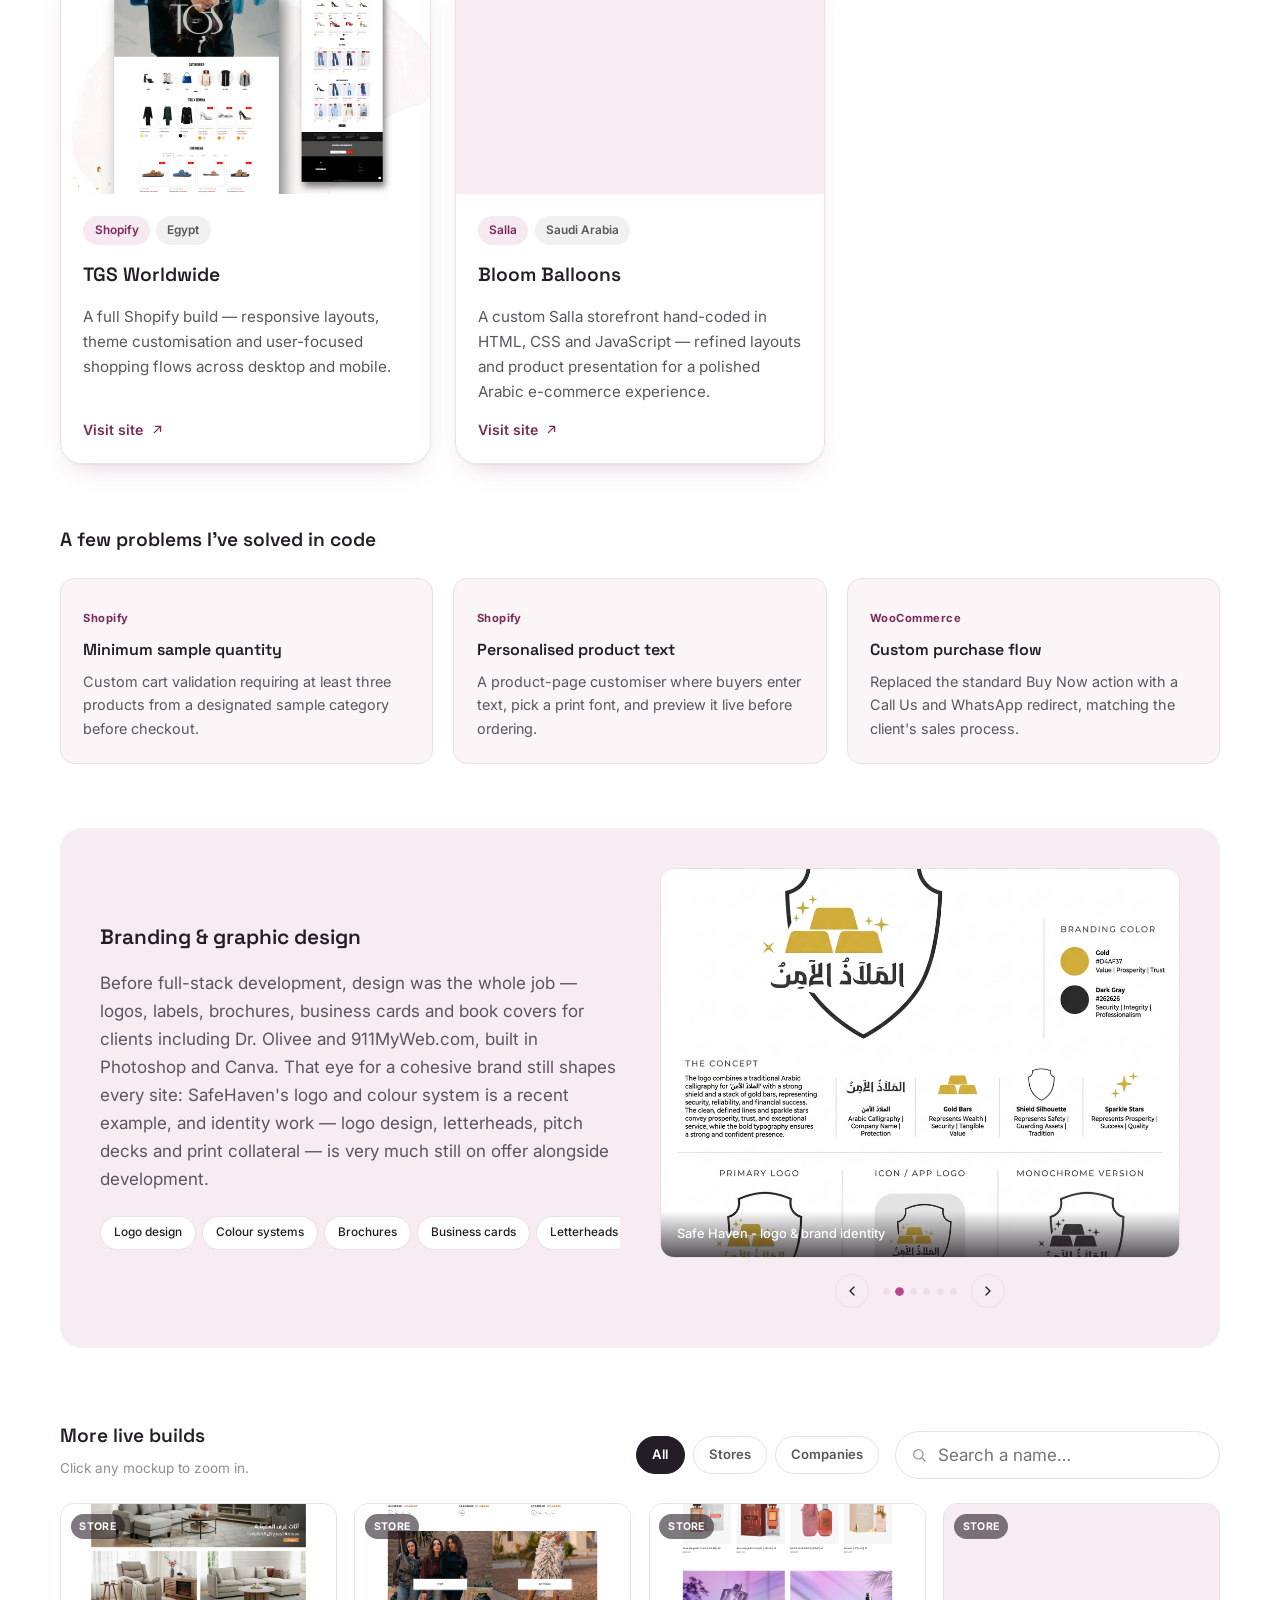
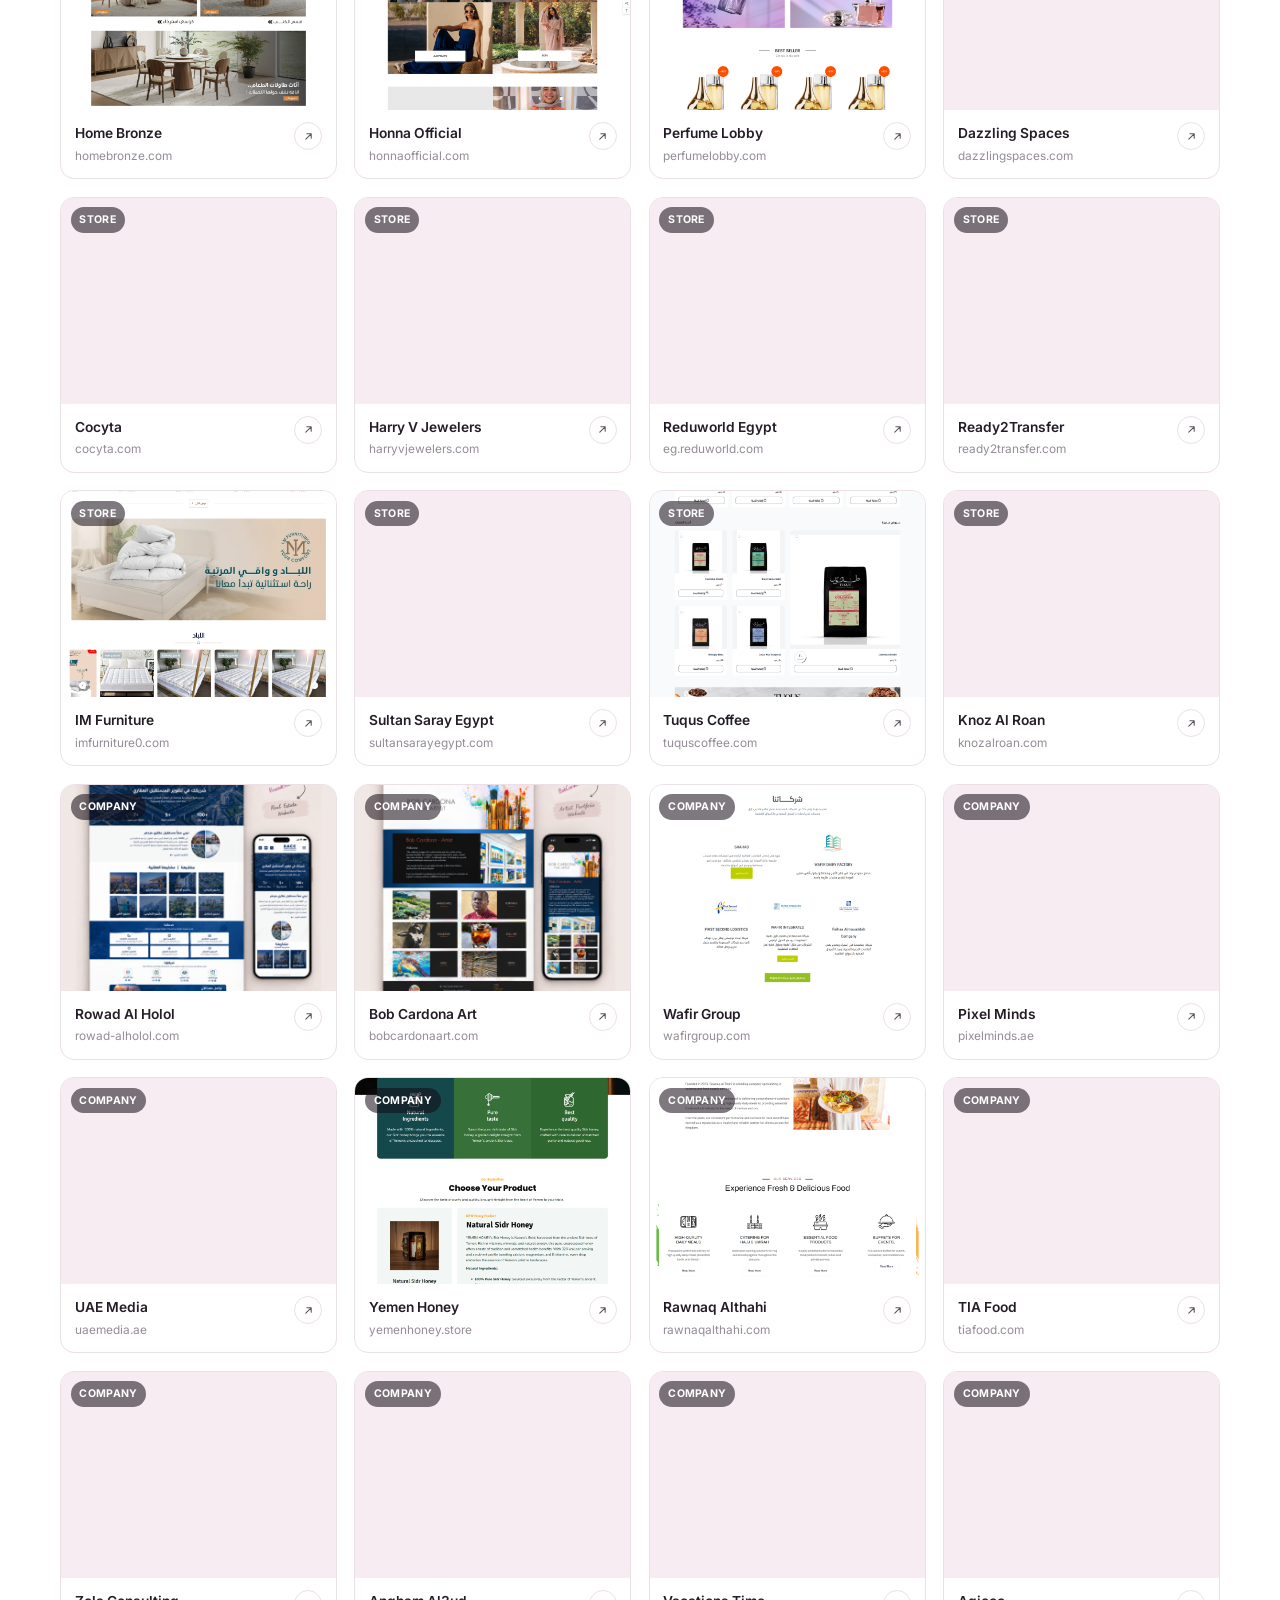
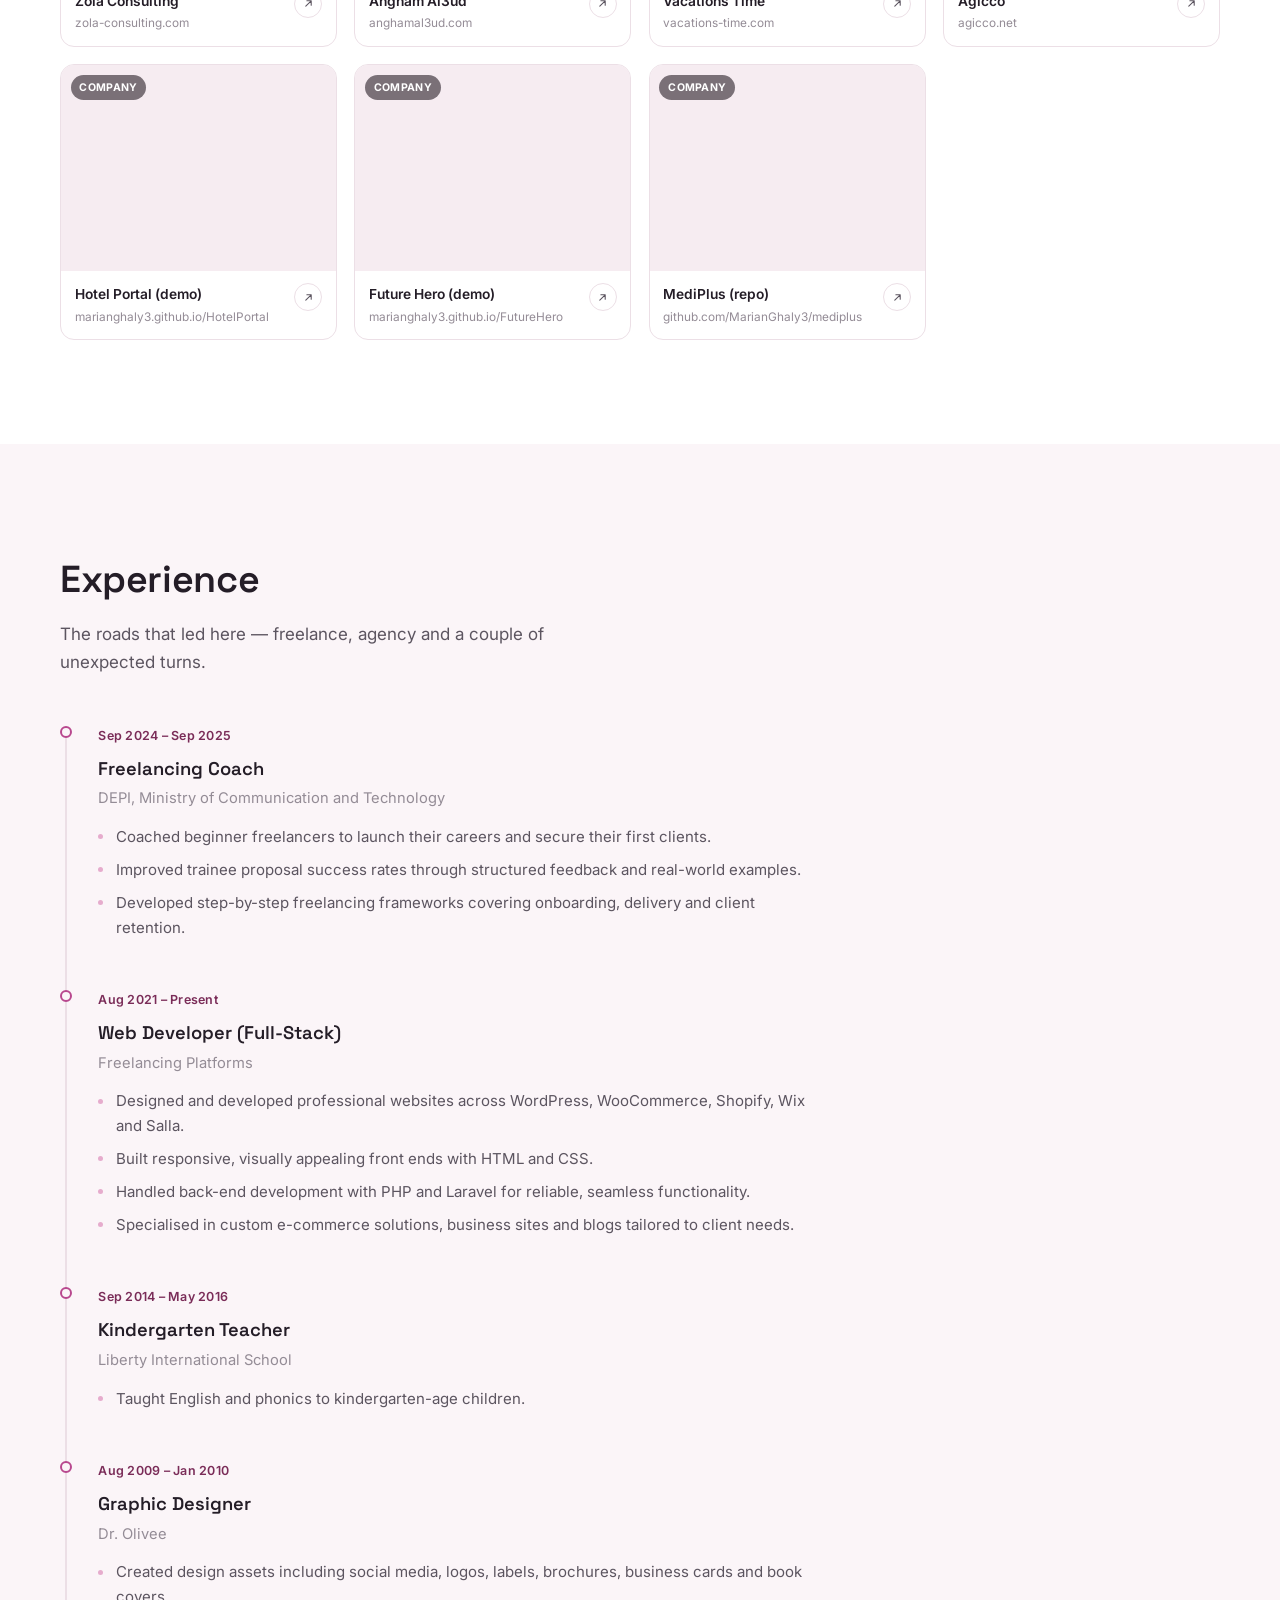
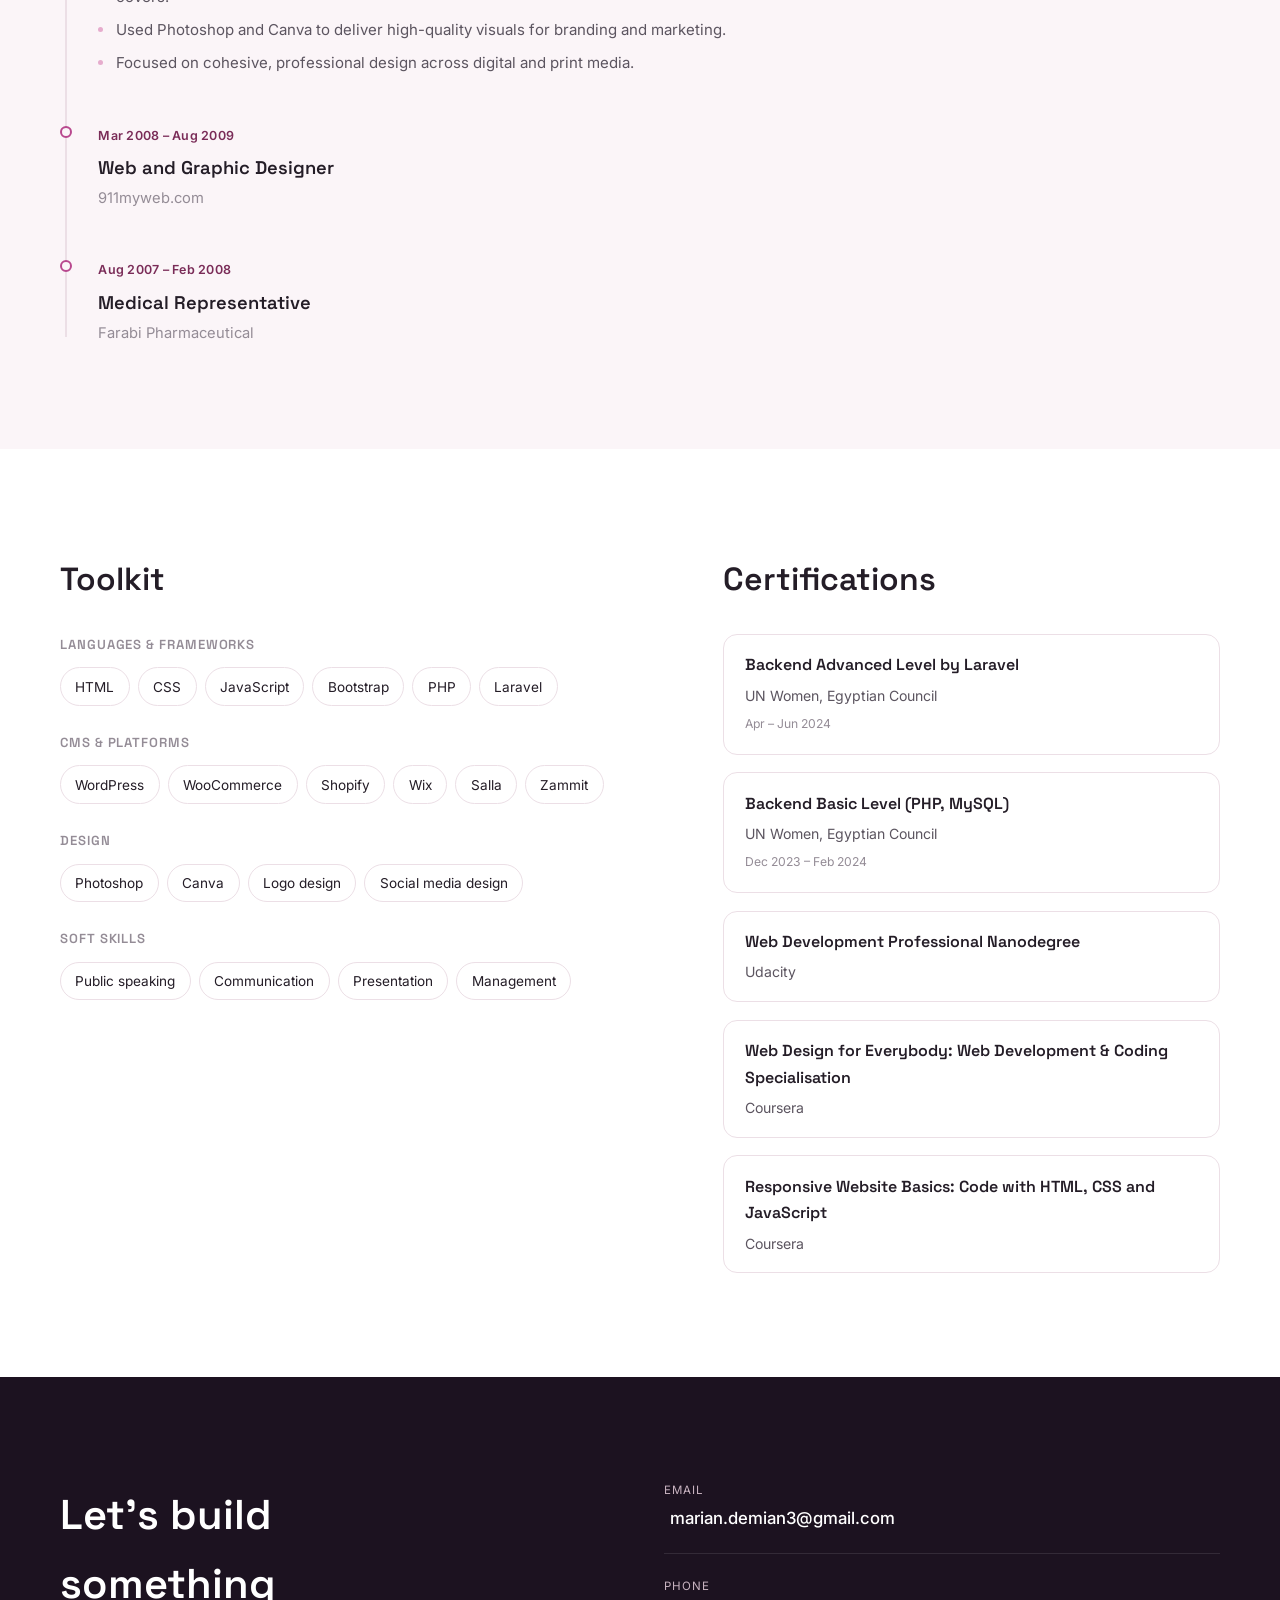
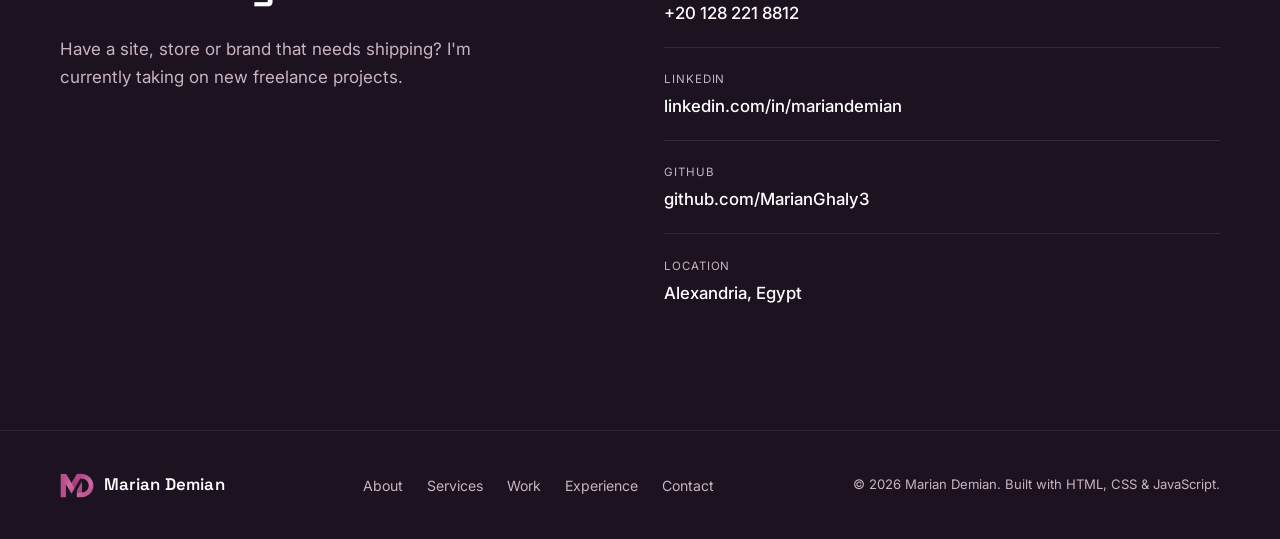
==== commit b6794290: "add projects" ====
--- a/index.html
+++ b/index.html
@@ -280,7 +280,7 @@
         </article>
 
         <!-- TODO: swap in your 6th project — see chat for what's needed -->
-        <article class="project-card" data-tags="web ecommerce branding">
+        <!-- <article class="project-card" data-tags="web ecommerce branding">
           <div class="project-media" data-images="assets/projects/project-6.jpg" data-caption="Your 6th project">
             <img src="assets/projects/project-6.jpg" alt="Placeholder — sixth project image not yet added" loading="lazy">
               <span class="dir-zoom" aria-hidden="true">
@@ -299,7 +299,7 @@
               <svg viewBox="0 0 24 24" fill="none" stroke="currentColor" stroke-width="2" stroke-linecap="round" stroke-linejoin="round"><path d="M7 17 17 7M9 7h8v8"/></svg>
             </a>
           </div>
-        </article>
+        </article> -->
 
       </div>
 
@@ -406,8 +406,8 @@
         <div class="dir-grid" id="dirGrid">
 
           <article class="dir-card" data-cat="store" data-name="home bronze homebronze.com">
-            <button class="dir-media" type="button" data-images="assets/projects/directory/home-bronze.jpg" data-caption="Home Bronze">
-              <img src="assets/projects/directory/home-bronze.jpg" alt="Home Bronze website mockup" loading="lazy">
+            <button class="dir-media" type="button" data-images="assets/projects/homebronze.png" data-caption="Home Bronze">
+              <img src="assets/projects/homebronze.png" alt="Home Bronze website mockup" loading="lazy">
               <span class="dir-zoom" aria-hidden="true">
                 <svg viewBox="0 0 24 24" fill="none" stroke="currentColor" stroke-width="2" stroke-linecap="round" stroke-linejoin="round"><circle cx="11" cy="11" r="7"/><path d="m21 21-4.3-4.3"/><path d="M11 8v6M8 11h6"/></svg>
               </span>
@@ -425,8 +425,8 @@
           </article>
 
           <article class="dir-card" data-cat="store" data-name="honna official honnaofficial.com">
-            <button class="dir-media" type="button" data-images="assets/projects/directory/honna-official.jpg" data-caption="Honna Official">
-              <img src="assets/projects/directory/honna-official.jpg" alt="Honna Official website mockup" loading="lazy">
+            <button class="dir-media" type="button" data-images="assets/projects/honnaofficial.png" data-caption="Honna Official">
+              <img src="assets/projects/honnaofficial.png" alt="Honna Official website mockup" loading="lazy">
               <span class="dir-zoom" aria-hidden="true">
                 <svg viewBox="0 0 24 24" fill="none" stroke="currentColor" stroke-width="2" stroke-linecap="round" stroke-linejoin="round"><circle cx="11" cy="11" r="7"/><path d="m21 21-4.3-4.3"/><path d="M11 8v6M8 11h6"/></svg>
               </span>
@@ -444,8 +444,8 @@
           </article>
 
           <article class="dir-card" data-cat="store" data-name="perfume lobby perfumelobby.com">
-            <button class="dir-media" type="button" data-images="assets/projects/directory/perfume-lobby.jpg" data-caption="Perfume Lobby">
-              <img src="assets/projects/directory/perfume-lobby.jpg" alt="Perfume Lobby website mockup" loading="lazy">
+            <button class="dir-media" type="button" data-images="assets/projects/perfumelobby.png" data-caption="Perfume Lobby">
+              <img src="assets/projects/perfumelobby.png" alt="Perfume Lobby website mockup" loading="lazy">
               <span class="dir-zoom" aria-hidden="true">
                 <svg viewBox="0 0 24 24" fill="none" stroke="currentColor" stroke-width="2" stroke-linecap="round" stroke-linejoin="round"><circle cx="11" cy="11" r="7"/><path d="m21 21-4.3-4.3"/><path d="M11 8v6M8 11h6"/></svg>
               </span>
@@ -558,8 +558,8 @@
           </article>
 
           <article class="dir-card" data-cat="store" data-name="im furniture imfurniture0.com">
-            <button class="dir-media" type="button" data-images="assets/projects/directory/im-furniture.jpg" data-caption="IM Furniture">
-              <img src="assets/projects/directory/im-furniture.jpg" alt="IM Furniture website mockup" loading="lazy">
+            <button class="dir-media" type="button" data-images="assets/projects/imfurniture.png" data-caption="IM Furniture">
+              <img src="assets/projects/imfurniture.png" alt="IM Furniture website mockup" loading="lazy">
               <span class="dir-zoom" aria-hidden="true">
                 <svg viewBox="0 0 24 24" fill="none" stroke="currentColor" stroke-width="2" stroke-linecap="round" stroke-linejoin="round"><circle cx="11" cy="11" r="7"/><path d="m21 21-4.3-4.3"/><path d="M11 8v6M8 11h6"/></svg>
               </span>
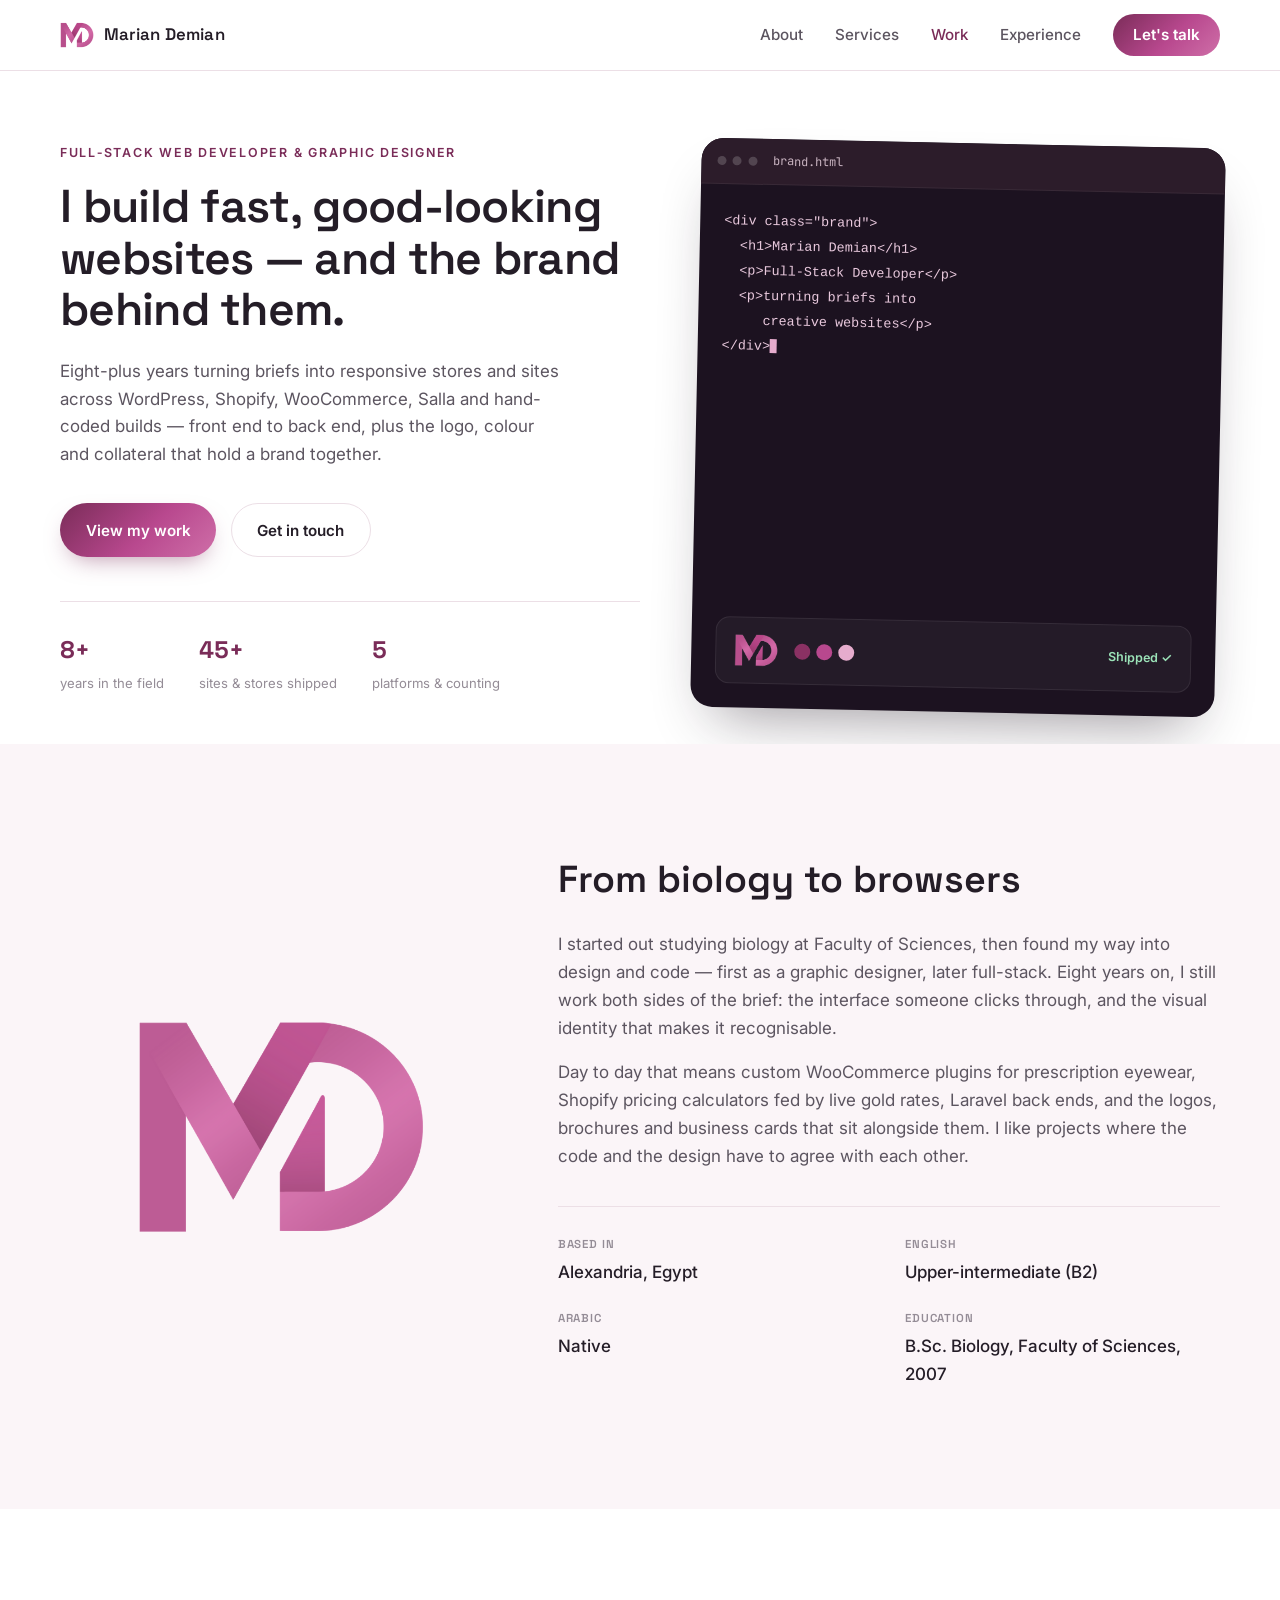
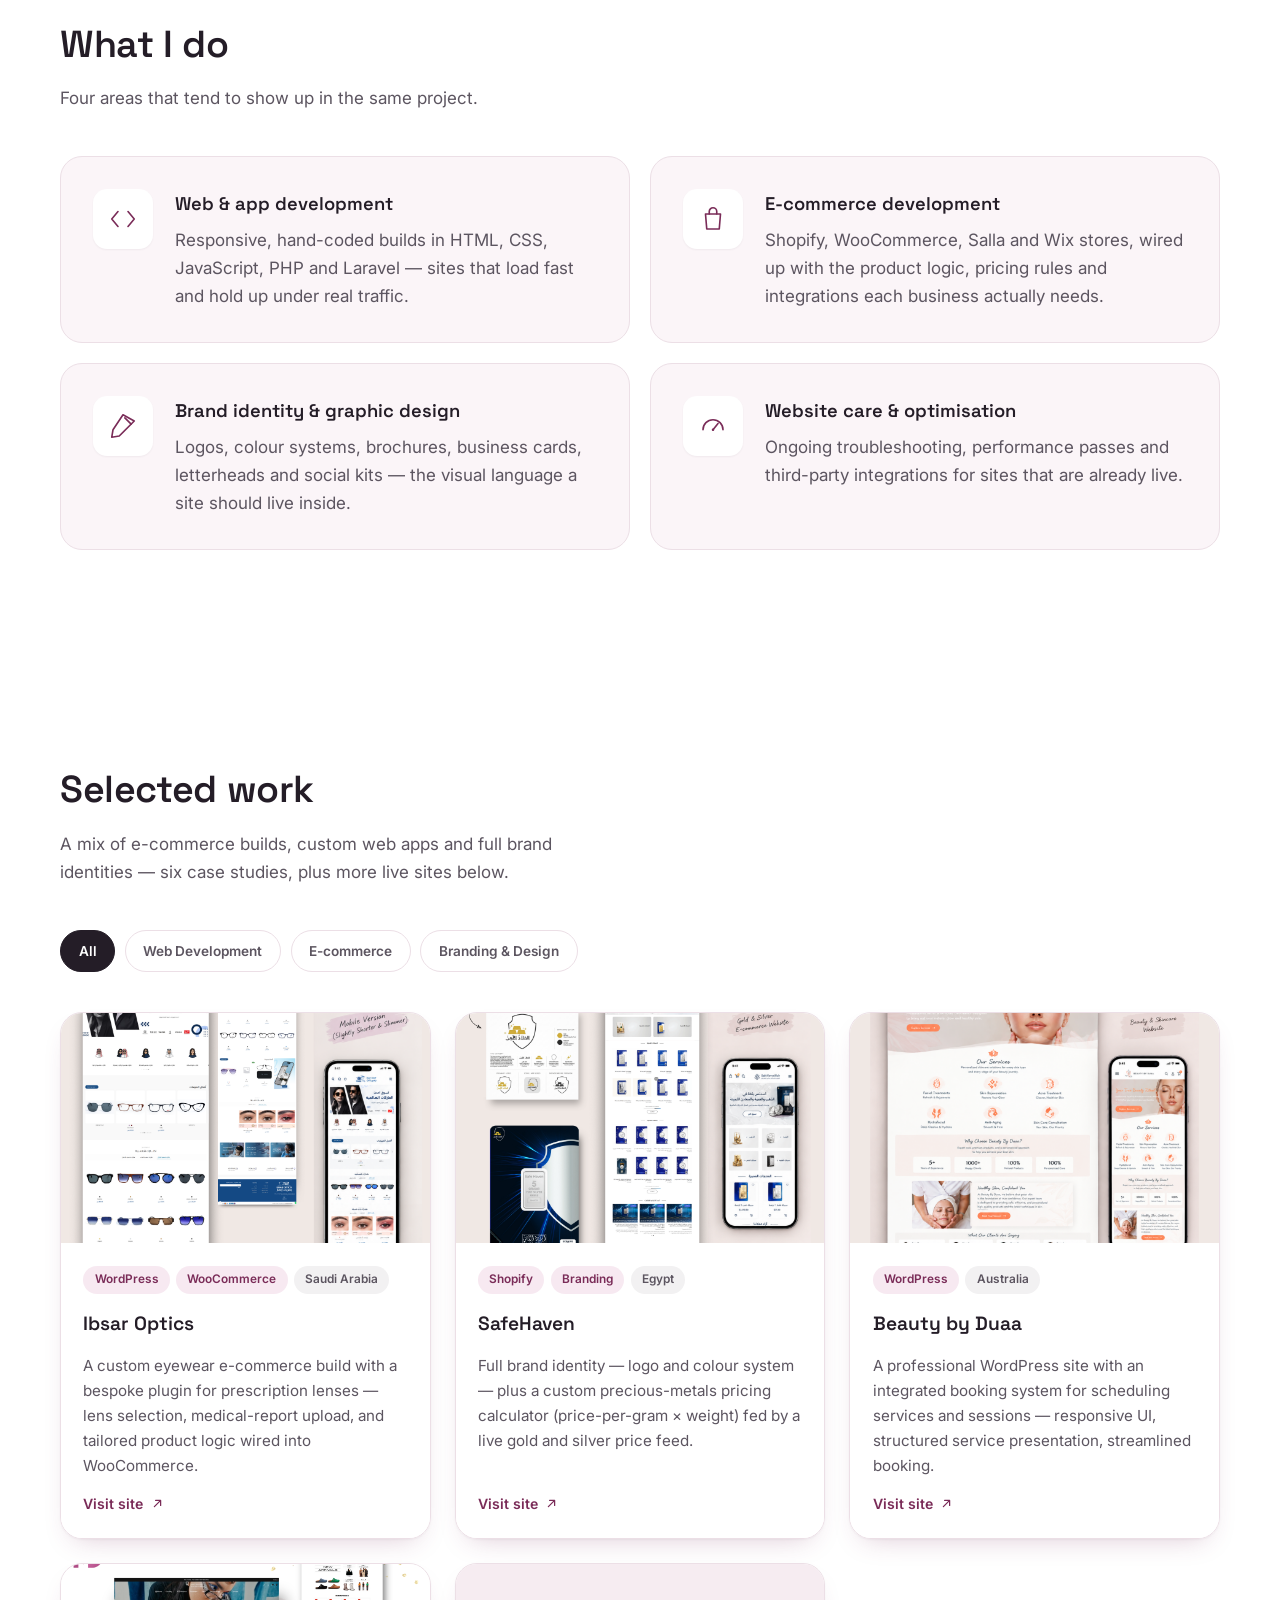
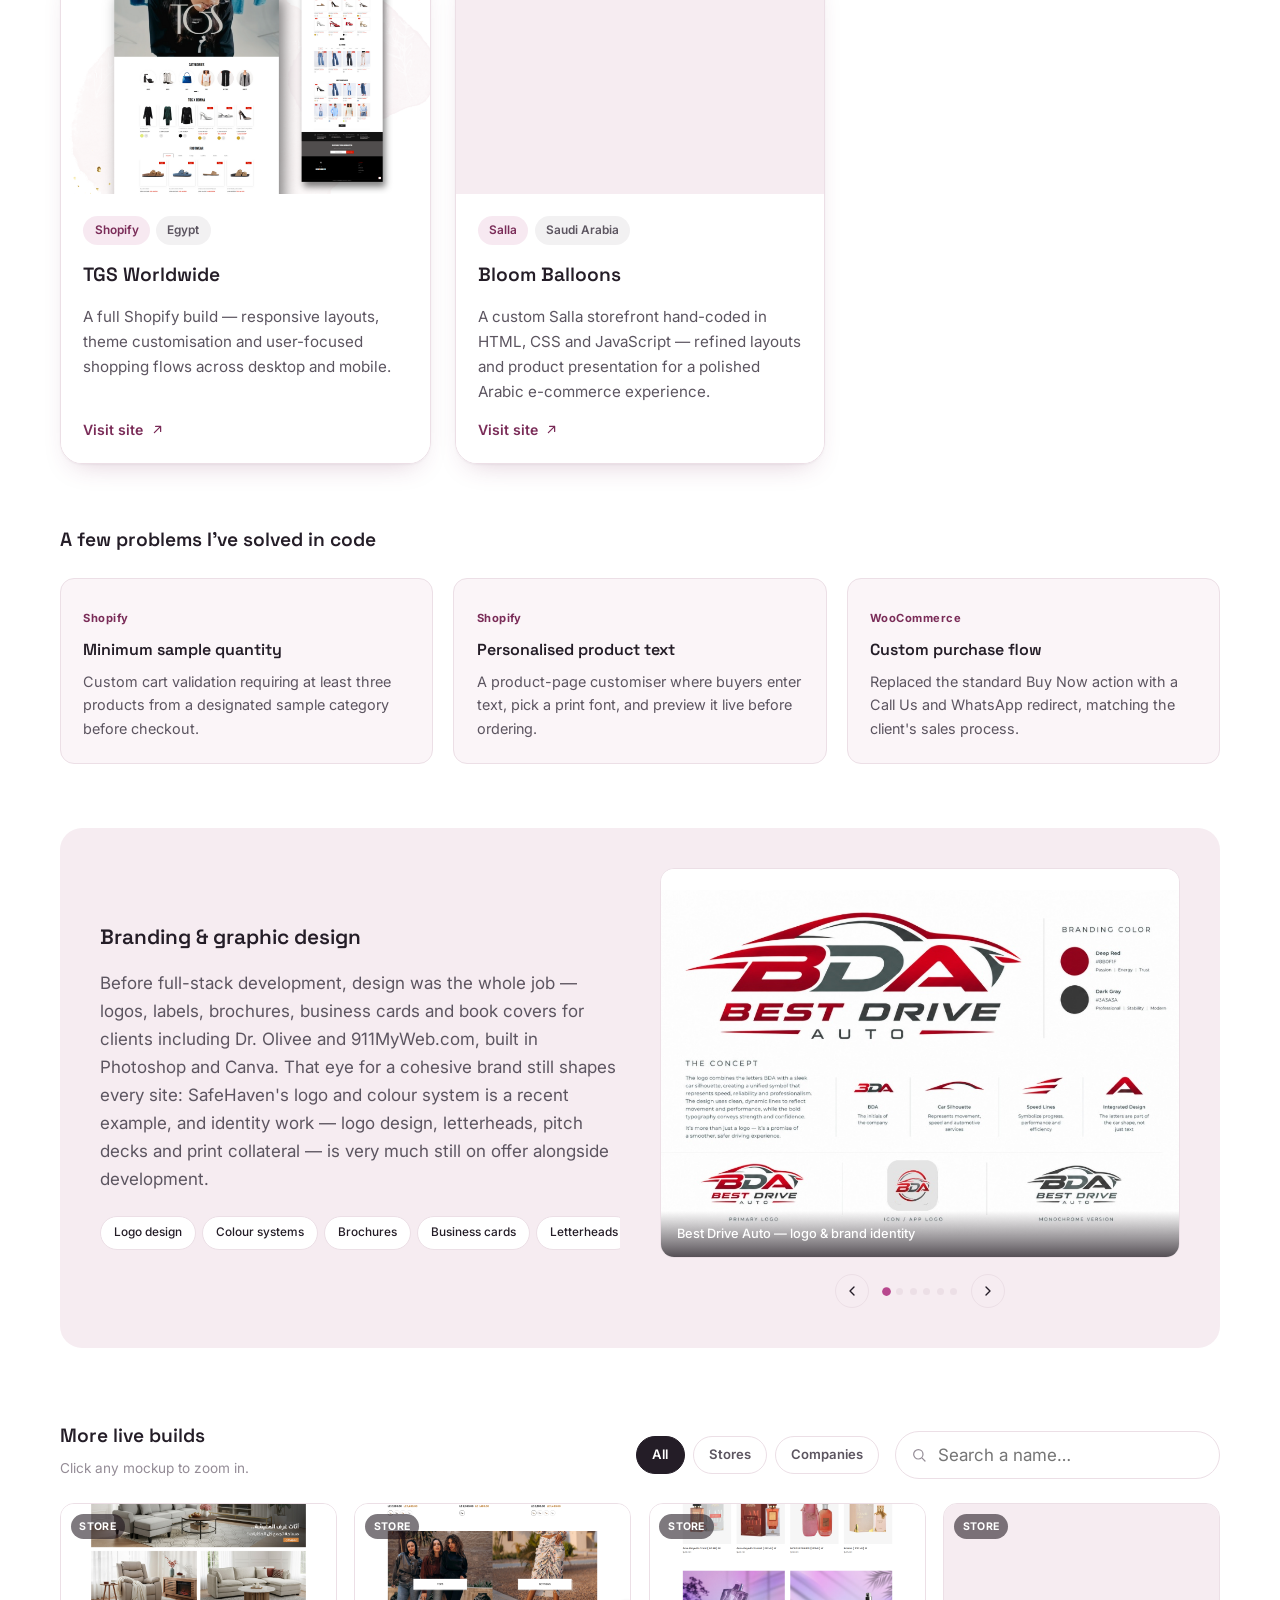
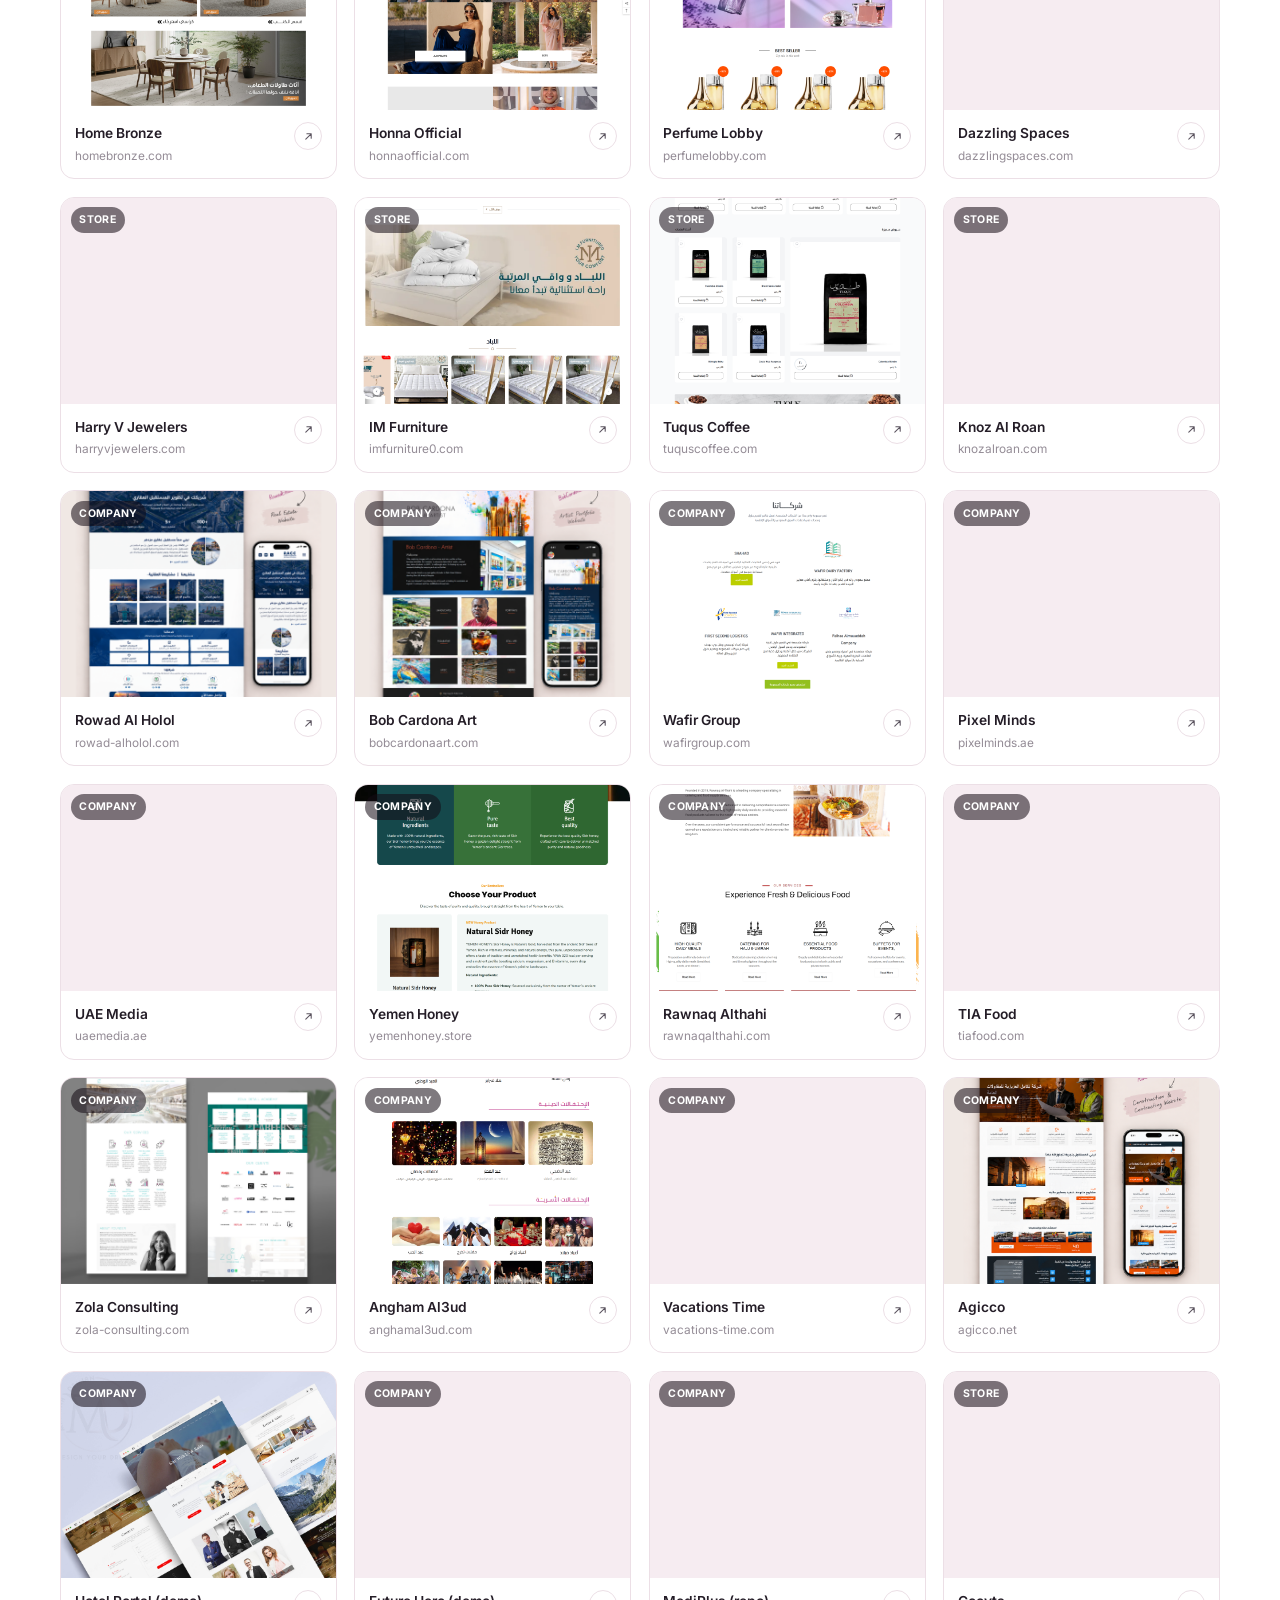
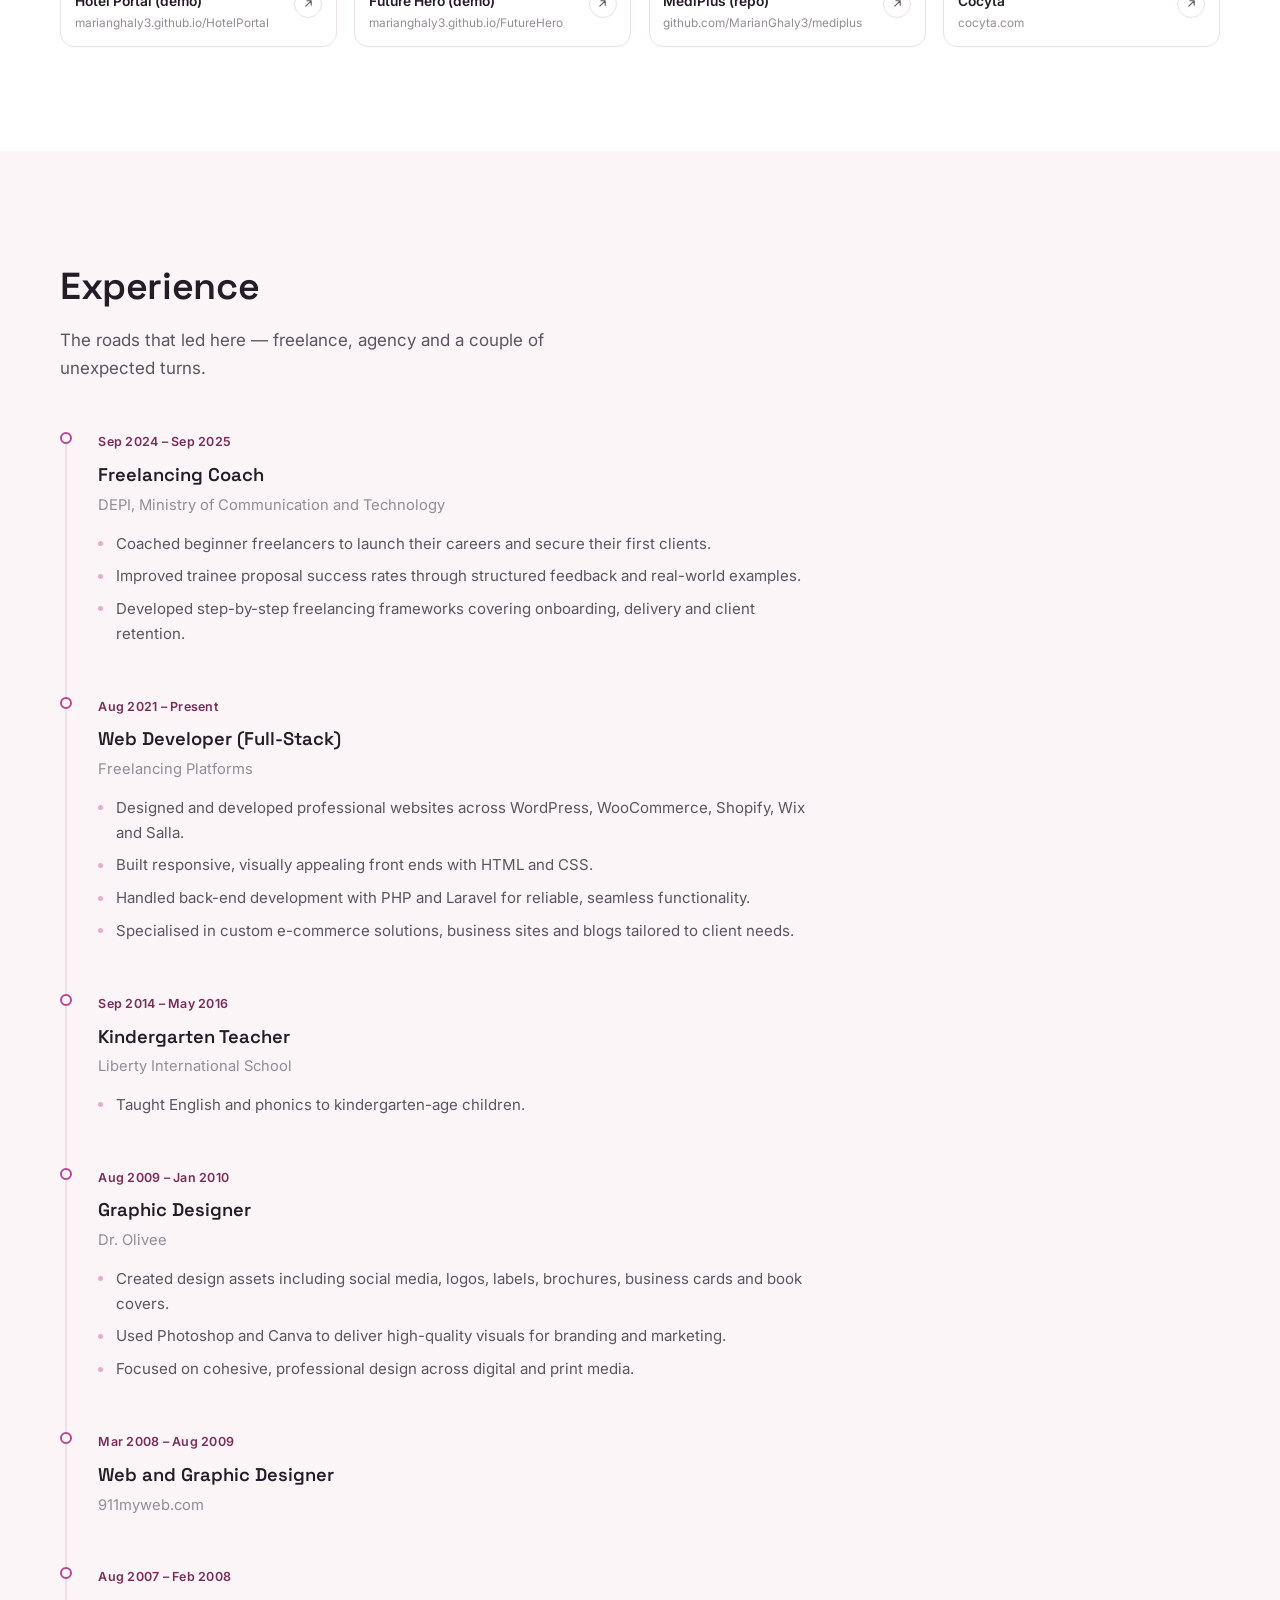
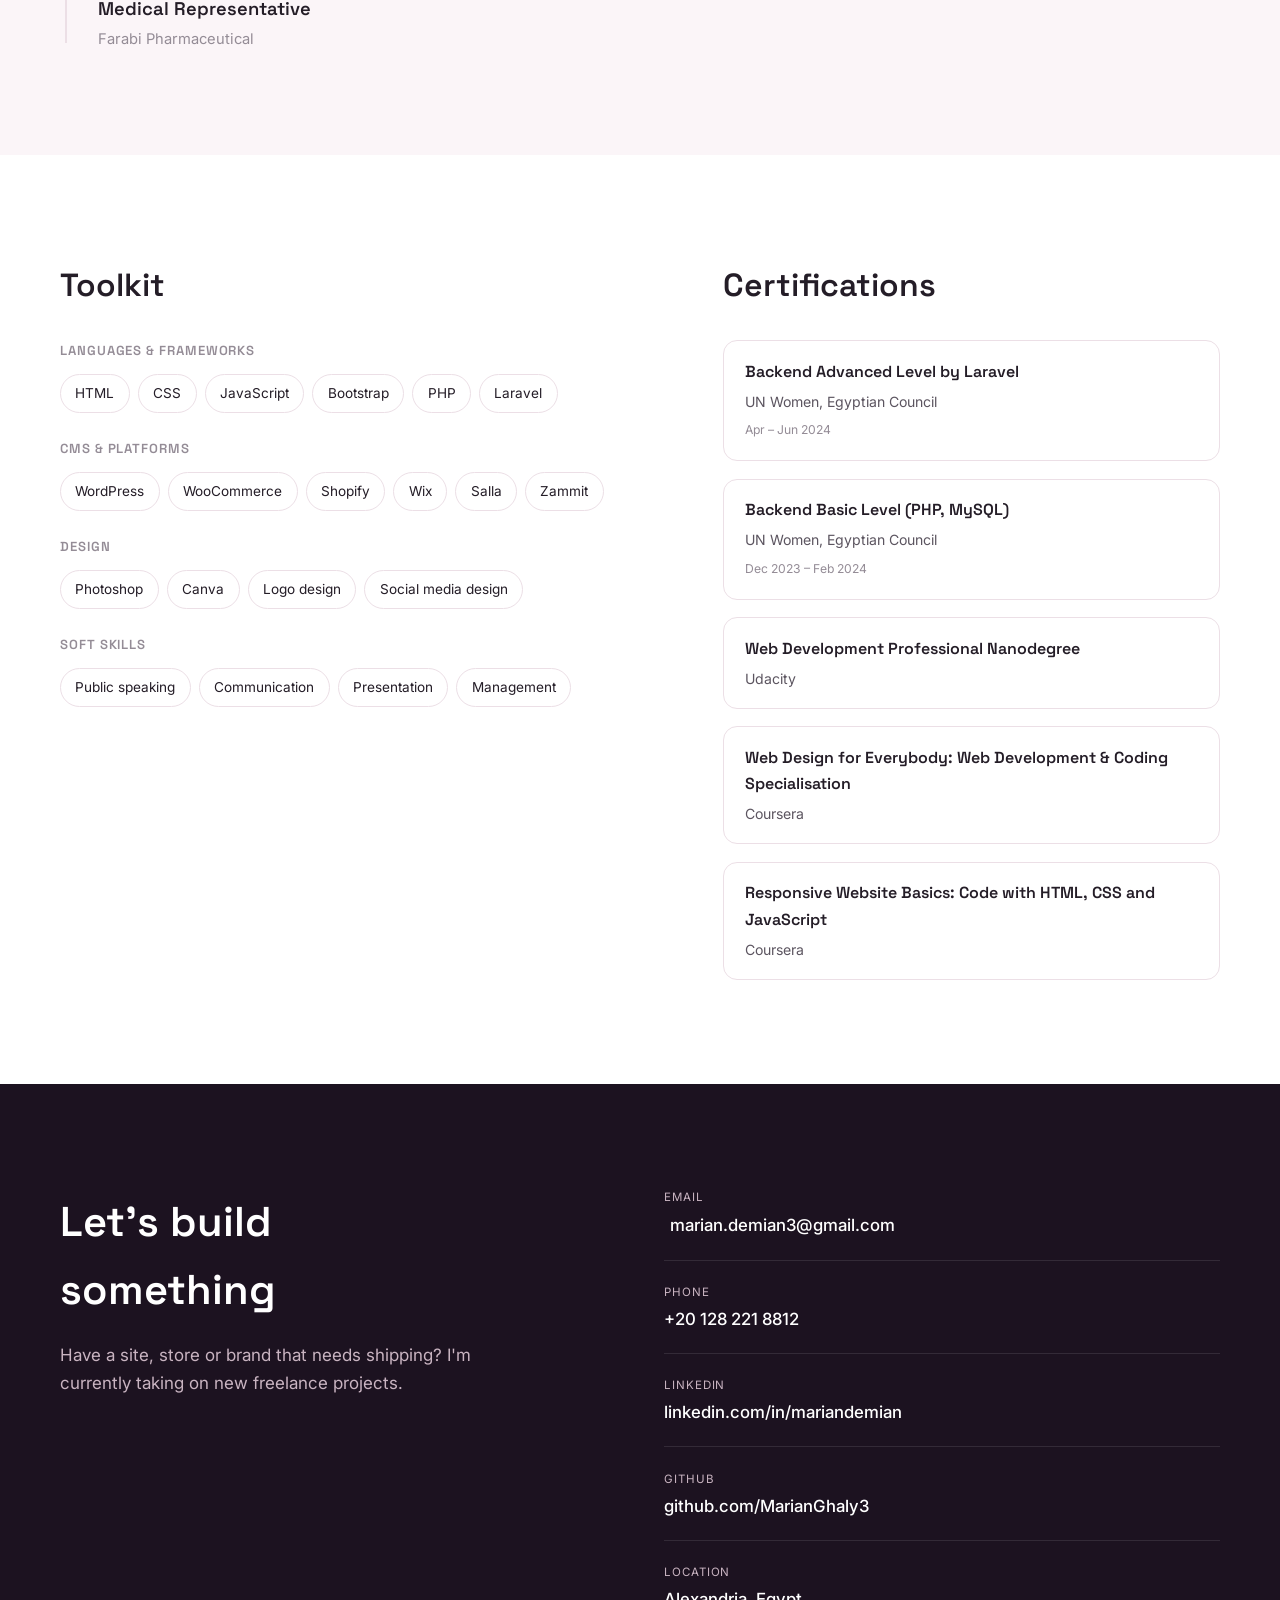
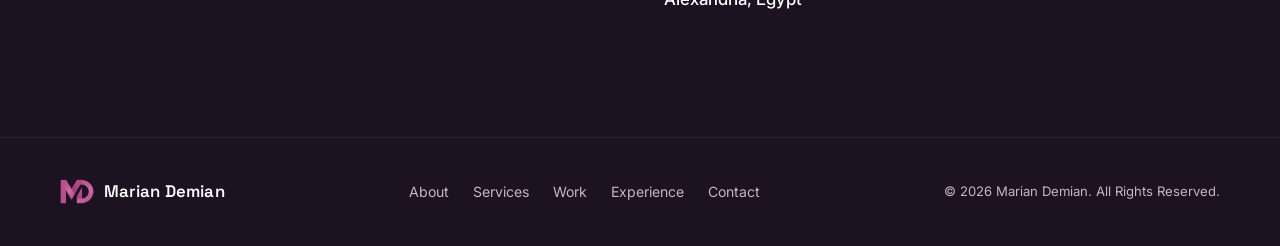
==== commit 23fe6338: "add-projects" ====
--- a/index.html
+++ b/index.html
@@ -481,6 +481,367 @@
             <span class="dir-tag">Store</span>
           </article>
 
+          <article class="dir-card" data-cat="store" data-name="harry v jewelers harryvjewelers.com">
+            <button class="dir-media" type="button" data-images="assets/projects/directory/harry-v-jewelers.jpg" data-caption="Harry V Jewelers">
+              <img src="assets/projects/directory/harry-v-jewelers.jpg" alt="Harry V Jewelers website mockup" loading="lazy">
+              <span class="dir-zoom" aria-hidden="true">
+                <svg viewBox="0 0 24 24" fill="none" stroke="currentColor" stroke-width="2" stroke-linecap="round" stroke-linejoin="round"><circle cx="11" cy="11" r="7"/><path d="m21 21-4.3-4.3"/><path d="M11 8v6M8 11h6"/></svg>
+              </span>
+            </button>
+            <div class="dir-info">
+              <div class="dir-text">
+                <span class="dir-title">Harry V Jewelers</span>
+                <span class="dir-domain">harryvjewelers.com</span>
+              </div>
+              <a class="dir-visit" href="https://harryvjewelers.com/" target="_blank" rel="noopener" aria-label="Visit Harry V Jewelers">
+                <svg viewBox="0 0 24 24" fill="none" stroke="currentColor" stroke-width="2" stroke-linecap="round" stroke-linejoin="round"><path d="M7 17 17 7M9 7h8v8"/></svg>
+              </a>
+            </div>
+            <span class="dir-tag">Store</span>
+          </article>
+
+          <article class="dir-card" data-cat="store" data-name="im furniture imfurniture0.com">
+            <button class="dir-media" type="button" data-images="assets/projects/imfurniture.png" data-caption="IM Furniture">
+              <img src="assets/projects/imfurniture.png" alt="IM Furniture website mockup" loading="lazy">
+              <span class="dir-zoom" aria-hidden="true">
+                <svg viewBox="0 0 24 24" fill="none" stroke="currentColor" stroke-width="2" stroke-linecap="round" stroke-linejoin="round"><circle cx="11" cy="11" r="7"/><path d="m21 21-4.3-4.3"/><path d="M11 8v6M8 11h6"/></svg>
+              </span>
+            </button>
+            <div class="dir-info">
+              <div class="dir-text">
+                <span class="dir-title">IM Furniture</span>
+                <span class="dir-domain">imfurniture0.com</span>
+              </div>
+              <a class="dir-visit" href="https://imfurniture0.com/" target="_blank" rel="noopener" aria-label="Visit IM Furniture">
+                <svg viewBox="0 0 24 24" fill="none" stroke="currentColor" stroke-width="2" stroke-linecap="round" stroke-linejoin="round"><path d="M7 17 17 7M9 7h8v8"/></svg>
+              </a>
+            </div>
+            <span class="dir-tag">Store</span>
+          </article>
+
+          <article class="dir-card" data-cat="store" data-name="tuqus coffee tuquscoffee.com">
+            <button class="dir-media" type="button" data-images="assets/projects/tuqus-coffee.png" data-caption="Tuqus Coffee">
+              <img src="assets/projects/tuqus-coffee.png" alt="Tuqus Coffee website mockup" loading="lazy">
+              <span class="dir-zoom" aria-hidden="true">
+                <svg viewBox="0 0 24 24" fill="none" stroke="currentColor" stroke-width="2" stroke-linecap="round" stroke-linejoin="round"><circle cx="11" cy="11" r="7"/><path d="m21 21-4.3-4.3"/><path d="M11 8v6M8 11h6"/></svg>
+              </span>
+            </button>
+            <div class="dir-info">
+              <div class="dir-text">
+                <span class="dir-title">Tuqus Coffee</span>
+                <span class="dir-domain">tuquscoffee.com</span>
+              </div>
+              <a class="dir-visit" href="https://tuquscoffee.com/" target="_blank" rel="noopener" aria-label="Visit Tuqus Coffee">
+                <svg viewBox="0 0 24 24" fill="none" stroke="currentColor" stroke-width="2" stroke-linecap="round" stroke-linejoin="round"><path d="M7 17 17 7M9 7h8v8"/></svg>
+              </a>
+            </div>
+            <span class="dir-tag">Store</span>
+          </article>
+
+          <article class="dir-card" data-cat="store" data-name="knoz al roan knozalroan.com">
+            <button class="dir-media" type="button" data-images="assets/projects/directory/knoz-al-roan.jpg" data-caption="Knoz Al Roan">
+              <img src="assets/projects/directory/knoz-al-roan.jpg" alt="Knoz Al Roan website mockup" loading="lazy">
+              <span class="dir-zoom" aria-hidden="true">
+                <svg viewBox="0 0 24 24" fill="none" stroke="currentColor" stroke-width="2" stroke-linecap="round" stroke-linejoin="round"><circle cx="11" cy="11" r="7"/><path d="m21 21-4.3-4.3"/><path d="M11 8v6M8 11h6"/></svg>
+              </span>
+            </button>
+            <div class="dir-info">
+              <div class="dir-text">
+                <span class="dir-title">Knoz Al Roan</span>
+                <span class="dir-domain">knozalroan.com</span>
+              </div>
+              <a class="dir-visit" href="https://knozalroan.com/ar/" target="_blank" rel="noopener" aria-label="Visit Knoz Al Roan">
+                <svg viewBox="0 0 24 24" fill="none" stroke="currentColor" stroke-width="2" stroke-linecap="round" stroke-linejoin="round"><path d="M7 17 17 7M9 7h8v8"/></svg>
+              </a>
+            </div>
+            <span class="dir-tag">Store</span>
+          </article>
+
+          <article class="dir-card" data-cat="company" data-name="rowad al holol rowad-alholol.com">
+            <button class="dir-media" type="button" data-images="assets/projects/rowad.png" data-caption="Rowad Al Holol">
+              <img src="assets/projects/rowad.png" alt="Rowad Al Holol website mockup" loading="lazy">
+              <span class="dir-zoom" aria-hidden="true">
+                <svg viewBox="0 0 24 24" fill="none" stroke="currentColor" stroke-width="2" stroke-linecap="round" stroke-linejoin="round"><circle cx="11" cy="11" r="7"/><path d="m21 21-4.3-4.3"/><path d="M11 8v6M8 11h6"/></svg>
+              </span>
+            </button>
+            <div class="dir-info">
+              <div class="dir-text">
+                <span class="dir-title">Rowad Al Holol</span>
+                <span class="dir-domain">rowad-alholol.com</span>
+              </div>
+              <a class="dir-visit" href="https://rowad-alholol.com/" target="_blank" rel="noopener" aria-label="Visit Rowad Al Holol">
+                <svg viewBox="0 0 24 24" fill="none" stroke="currentColor" stroke-width="2" stroke-linecap="round" stroke-linejoin="round"><path d="M7 17 17 7M9 7h8v8"/></svg>
+              </a>
+            </div>
+            <span class="dir-tag">Company</span>
+          </article>
+
+          <article class="dir-card" data-cat="company" data-name="bob cardona art bobcardonaart.com">
+            <button class="dir-media" type="button" data-images="assets/projects/bob.png" data-caption="Bob Cardona Art">
+              <img src="assets/projects/bob.png" alt="Bob Cardona Art website mockup" loading="lazy">
+              <span class="dir-zoom" aria-hidden="true">
+                <svg viewBox="0 0 24 24" fill="none" stroke="currentColor" stroke-width="2" stroke-linecap="round" stroke-linejoin="round"><circle cx="11" cy="11" r="7"/><path d="m21 21-4.3-4.3"/><path d="M11 8v6M8 11h6"/></svg>
+              </span>
+            </button>
+            <div class="dir-info">
+              <div class="dir-text">
+                <span class="dir-title">Bob Cardona Art</span>
+                <span class="dir-domain">bobcardonaart.com</span>
+              </div>
+              <a class="dir-visit" href="https://www.bobcardonaart.com/" target="_blank" rel="noopener" aria-label="Visit Bob Cardona Art">
+                <svg viewBox="0 0 24 24" fill="none" stroke="currentColor" stroke-width="2" stroke-linecap="round" stroke-linejoin="round"><path d="M7 17 17 7M9 7h8v8"/></svg>
+              </a>
+            </div>
+            <span class="dir-tag">Company</span>
+          </article>
+
+          <article class="dir-card" data-cat="company" data-name="wafir group wafirgroup.com">
+            <button class="dir-media" type="button" data-images="assets/projects/wafirgroup.png" data-caption="Wafir Group">
+              <img src="assets/projects/wafirgroup.png" alt="Wafir Group website mockup" loading="lazy">
+              <span class="dir-zoom" aria-hidden="true">
+                <svg viewBox="0 0 24 24" fill="none" stroke="currentColor" stroke-width="2" stroke-linecap="round" stroke-linejoin="round"><circle cx="11" cy="11" r="7"/><path d="m21 21-4.3-4.3"/><path d="M11 8v6M8 11h6"/></svg>
+              </span>
+            </button>
+            <div class="dir-info">
+              <div class="dir-text">
+                <span class="dir-title">Wafir Group</span>
+                <span class="dir-domain">wafirgroup.com</span>
+              </div>
+              <a class="dir-visit" href="https://wafirgroup.com/" target="_blank" rel="noopener" aria-label="Visit Wafir Group">
+                <svg viewBox="0 0 24 24" fill="none" stroke="currentColor" stroke-width="2" stroke-linecap="round" stroke-linejoin="round"><path d="M7 17 17 7M9 7h8v8"/></svg>
+              </a>
+            </div>
+            <span class="dir-tag">Company</span>
+          </article>
+
+          <article class="dir-card" data-cat="company" data-name="pixel minds pixelminds.ae">
+            <button class="dir-media" type="button" data-images="assets/projects/directory/pixel-minds.jpg" data-caption="Pixel Minds">
+              <img src="assets/projects/directory/pixel-minds.jpg" alt="Pixel Minds website mockup" loading="lazy">
+              <span class="dir-zoom" aria-hidden="true">
+                <svg viewBox="0 0 24 24" fill="none" stroke="currentColor" stroke-width="2" stroke-linecap="round" stroke-linejoin="round"><circle cx="11" cy="11" r="7"/><path d="m21 21-4.3-4.3"/><path d="M11 8v6M8 11h6"/></svg>
+              </span>
+            </button>
+            <div class="dir-info">
+              <div class="dir-text">
+                <span class="dir-title">Pixel Minds</span>
+                <span class="dir-domain">pixelminds.ae</span>
+              </div>
+              <a class="dir-visit" href="https://www.pixelminds.ae/" target="_blank" rel="noopener" aria-label="Visit Pixel Minds">
+                <svg viewBox="0 0 24 24" fill="none" stroke="currentColor" stroke-width="2" stroke-linecap="round" stroke-linejoin="round"><path d="M7 17 17 7M9 7h8v8"/></svg>
+              </a>
+            </div>
+            <span class="dir-tag">Company</span>
+          </article>
+
+          <article class="dir-card" data-cat="company" data-name="uae media uaemedia.ae">
+            <button class="dir-media" type="button" data-images="assets/projects/directory/uae-media.jpg" data-caption="UAE Media">
+              <img src="assets/projects/directory/uae-media.jpg" alt="UAE Media website mockup" loading="lazy">
+              <span class="dir-zoom" aria-hidden="true">
+                <svg viewBox="0 0 24 24" fill="none" stroke="currentColor" stroke-width="2" stroke-linecap="round" stroke-linejoin="round"><circle cx="11" cy="11" r="7"/><path d="m21 21-4.3-4.3"/><path d="M11 8v6M8 11h6"/></svg>
+              </span>
+            </button>
+            <div class="dir-info">
+              <div class="dir-text">
+                <span class="dir-title">UAE Media</span>
+                <span class="dir-domain">uaemedia.ae</span>
+              </div>
+              <a class="dir-visit" href="https://uaemedia.ae/" target="_blank" rel="noopener" aria-label="Visit UAE Media">
+                <svg viewBox="0 0 24 24" fill="none" stroke="currentColor" stroke-width="2" stroke-linecap="round" stroke-linejoin="round"><path d="M7 17 17 7M9 7h8v8"/></svg>
+              </a>
+            </div>
+            <span class="dir-tag">Company</span>
+          </article>
+
+          <article class="dir-card" data-cat="company" data-name="yemen honey yemenhoney.store">
+            <button class="dir-media" type="button" data-images="assets/projects/yemenhoney.png" data-caption="Yemen Honey">
+              <img src="assets/projects/yemenhoney.png" alt="Yemen Honey website mockup" loading="lazy">
+              <span class="dir-zoom" aria-hidden="true">
+                <svg viewBox="0 0 24 24" fill="none" stroke="currentColor" stroke-width="2" stroke-linecap="round" stroke-linejoin="round"><circle cx="11" cy="11" r="7"/><path d="m21 21-4.3-4.3"/><path d="M11 8v6M8 11h6"/></svg>
+              </span>
+            </button>
+            <div class="dir-info">
+              <div class="dir-text">
+                <span class="dir-title">Yemen Honey</span>
+                <span class="dir-domain">yemenhoney.store</span>
+              </div>
+              <a class="dir-visit" href="https://yemenhoney.store/" target="_blank" rel="noopener" aria-label="Visit Yemen Honey">
+                <svg viewBox="0 0 24 24" fill="none" stroke="currentColor" stroke-width="2" stroke-linecap="round" stroke-linejoin="round"><path d="M7 17 17 7M9 7h8v8"/></svg>
+              </a>
+            </div>
+            <span class="dir-tag">Company</span>
+          </article>
+
+          <article class="dir-card" data-cat="company" data-name="rawnaq althahi rawnaqalthahi.com">
+            <button class="dir-media" type="button" data-images="assets/projects/rownak.png" data-caption="Rawnaq Althahi">
+              <img src="assets/projects/rownak.png" alt="Rawnaq Althahi website mockup" loading="lazy">
+              <span class="dir-zoom" aria-hidden="true">
+                <svg viewBox="0 0 24 24" fill="none" stroke="currentColor" stroke-width="2" stroke-linecap="round" stroke-linejoin="round"><circle cx="11" cy="11" r="7"/><path d="m21 21-4.3-4.3"/><path d="M11 8v6M8 11h6"/></svg>
+              </span>
+            </button>
+            <div class="dir-info">
+              <div class="dir-text">
+                <span class="dir-title">Rawnaq Althahi</span>
+                <span class="dir-domain">rawnaqalthahi.com</span>
+              </div>
+              <a class="dir-visit" href="https://rawnaqalthahi.com/" target="_blank" rel="noopener" aria-label="Visit Rawnaq Althahi">
+                <svg viewBox="0 0 24 24" fill="none" stroke="currentColor" stroke-width="2" stroke-linecap="round" stroke-linejoin="round"><path d="M7 17 17 7M9 7h8v8"/></svg>
+              </a>
+            </div>
+            <span class="dir-tag">Company</span>
+          </article>
+
+          <article class="dir-card" data-cat="company" data-name="tia food tiafood.com">
+            <button class="dir-media" type="button" data-images="assets/projects/directory/tia-food.jpg" data-caption="TIA Food">
+              <img src="assets/projects/directory/tia-food.jpg" alt="TIA Food website mockup" loading="lazy">
+              <span class="dir-zoom" aria-hidden="true">
+                <svg viewBox="0 0 24 24" fill="none" stroke="currentColor" stroke-width="2" stroke-linecap="round" stroke-linejoin="round"><circle cx="11" cy="11" r="7"/><path d="m21 21-4.3-4.3"/><path d="M11 8v6M8 11h6"/></svg>
+              </span>
+            </button>
+            <div class="dir-info">
+              <div class="dir-text">
+                <span class="dir-title">TIA Food</span>
+                <span class="dir-domain">tiafood.com</span>
+              </div>
+              <a class="dir-visit" href="https://www.tiafood.com/" target="_blank" rel="noopener" aria-label="Visit TIA Food">
+                <svg viewBox="0 0 24 24" fill="none" stroke="currentColor" stroke-width="2" stroke-linecap="round" stroke-linejoin="round"><path d="M7 17 17 7M9 7h8v8"/></svg>
+              </a>
+            </div>
+            <span class="dir-tag">Company</span>
+          </article>
+
+          <article class="dir-card" data-cat="company" data-name="zola consulting zola-consulting.com">
+            <button class="dir-media" type="button" data-images="assets/projects/zola.png" data-caption="Zola Consulting">
+              <img src="assets/projects/zola.png" alt="Zola Consulting website mockup" loading="lazy">
+              <span class="dir-zoom" aria-hidden="true">
+                <svg viewBox="0 0 24 24" fill="none" stroke="currentColor" stroke-width="2" stroke-linecap="round" stroke-linejoin="round"><circle cx="11" cy="11" r="7"/><path d="m21 21-4.3-4.3"/><path d="M11 8v6M8 11h6"/></svg>
+              </span>
+            </button>
+            <div class="dir-info">
+              <div class="dir-text">
+                <span class="dir-title">Zola Consulting</span>
+                <span class="dir-domain">zola-consulting.com</span>
+              </div>
+              <a class="dir-visit" href="https://www.zola-consulting.com/" target="_blank" rel="noopener" aria-label="Visit Zola Consulting">
+                <svg viewBox="0 0 24 24" fill="none" stroke="currentColor" stroke-width="2" stroke-linecap="round" stroke-linejoin="round"><path d="M7 17 17 7M9 7h8v8"/></svg>
+              </a>
+            </div>
+            <span class="dir-tag">Company</span>
+          </article>
+
+          <article class="dir-card" data-cat="company" data-name="angham al3ud anghamal3ud.com">
+            <button class="dir-media" type="button" data-images="assets/projects/anghamal3ud.png" data-caption="Angham Al3ud">
+              <img src="assets/projects/anghamal3ud.png" alt="Angham Al3ud website mockup" loading="lazy">
+              <span class="dir-zoom" aria-hidden="true">
+                <svg viewBox="0 0 24 24" fill="none" stroke="currentColor" stroke-width="2" stroke-linecap="round" stroke-linejoin="round"><circle cx="11" cy="11" r="7"/><path d="m21 21-4.3-4.3"/><path d="M11 8v6M8 11h6"/></svg>
+              </span>
+            </button>
+            <div class="dir-info">
+              <div class="dir-text">
+                <span class="dir-title">Angham Al3ud</span>
+                <span class="dir-domain">anghamal3ud.com</span>
+              </div>
+              <a class="dir-visit" href="https://www.anghamal3ud.com/" target="_blank" rel="noopener" aria-label="Visit Angham Al3ud">
+                <svg viewBox="0 0 24 24" fill="none" stroke="currentColor" stroke-width="2" stroke-linecap="round" stroke-linejoin="round"><path d="M7 17 17 7M9 7h8v8"/></svg>
+              </a>
+            </div>
+            <span class="dir-tag">Company</span>
+          </article>
+
+          <article class="dir-card" data-cat="company" data-name="vacations time vacations-time.com">
+            <button class="dir-media" type="button" data-images="assets/projects/directory/vacations-time.jpg" data-caption="Vacations Time">
+              <img src="assets/projects/directory/vacations-time.jpg" alt="Vacations Time website mockup" loading="lazy">
+              <span class="dir-zoom" aria-hidden="true">
+                <svg viewBox="0 0 24 24" fill="none" stroke="currentColor" stroke-width="2" stroke-linecap="round" stroke-linejoin="round"><circle cx="11" cy="11" r="7"/><path d="m21 21-4.3-4.3"/><path d="M11 8v6M8 11h6"/></svg>
+              </span>
+            </button>
+            <div class="dir-info">
+              <div class="dir-text">
+                <span class="dir-title">Vacations Time</span>
+                <span class="dir-domain">vacations-time.com</span>
+              </div>
+              <a class="dir-visit" href="https://vacations-time.com/" target="_blank" rel="noopener" aria-label="Visit Vacations Time">
+                <svg viewBox="0 0 24 24" fill="none" stroke="currentColor" stroke-width="2" stroke-linecap="round" stroke-linejoin="round"><path d="M7 17 17 7M9 7h8v8"/></svg>
+              </a>
+            </div>
+            <span class="dir-tag">Company</span>
+          </article>
+
+          <article class="dir-card" data-cat="company" data-name="agicco agicco.net">
+            <button class="dir-media" type="button" data-images="assets/projects/agicco.png" data-caption="Agicco">
+              <img src="assets/projects/agicco.png" alt="Agicco website mockup" loading="lazy">
+              <span class="dir-zoom" aria-hidden="true">
+                <svg viewBox="0 0 24 24" fill="none" stroke="currentColor" stroke-width="2" stroke-linecap="round" stroke-linejoin="round"><circle cx="11" cy="11" r="7"/><path d="m21 21-4.3-4.3"/><path d="M11 8v6M8 11h6"/></svg>
+              </span>
+            </button>
+            <div class="dir-info">
+              <div class="dir-text">
+                <span class="dir-title">Agicco</span>
+                <span class="dir-domain">agicco.net</span>
+              </div>
+              <a class="dir-visit" href="https://agicco.net/" target="_blank" rel="noopener" aria-label="Visit Agicco">
+                <svg viewBox="0 0 24 24" fill="none" stroke="currentColor" stroke-width="2" stroke-linecap="round" stroke-linejoin="round"><path d="M7 17 17 7M9 7h8v8"/></svg>
+              </a>
+            </div>
+            <span class="dir-tag">Company</span>
+          </article>
+
+          <article class="dir-card" data-cat="company" data-name="hotel portal (demo) marianghaly3.github.io/hotelportal">
+            <button class="dir-media" type="button" data-images="assets/projects/hotelportal.jpg" data-caption="Hotel Portal (demo)">
+              <img src="assets/projects/hotelportal.jpg" alt="Hotel Portal (demo) website mockup" loading="lazy">
+              <span class="dir-zoom" aria-hidden="true">
+                <svg viewBox="0 0 24 24" fill="none" stroke="currentColor" stroke-width="2" stroke-linecap="round" stroke-linejoin="round"><circle cx="11" cy="11" r="7"/><path d="m21 21-4.3-4.3"/><path d="M11 8v6M8 11h6"/></svg>
+              </span>
+            </button>
+            <div class="dir-info">
+              <div class="dir-text">
+                <span class="dir-title">Hotel Portal (demo)</span>
+                <span class="dir-domain">marianghaly3.github.io/HotelPortal</span>
+              </div>
+              <a class="dir-visit" href="https://marianghaly3.github.io/HotelPortal/" target="_blank" rel="noopener" aria-label="Visit Hotel Portal (demo)">
+                <svg viewBox="0 0 24 24" fill="none" stroke="currentColor" stroke-width="2" stroke-linecap="round" stroke-linejoin="round"><path d="M7 17 17 7M9 7h8v8"/></svg>
+              </a>
+            </div>
+            <span class="dir-tag">Company</span>
+          </article>
+
+          <article class="dir-card" data-cat="company" data-name="future hero (demo) marianghaly3.github.io/futurehero">
+            <button class="dir-media" type="button" data-images="assets/projects/directory/future-hero.jpg" data-caption="Future Hero (demo)">
+              <img src="assets/projects/directory/future-hero.jpg" alt="Future Hero (demo) website mockup" loading="lazy">
+              <span class="dir-zoom" aria-hidden="true">
+                <svg viewBox="0 0 24 24" fill="none" stroke="currentColor" stroke-width="2" stroke-linecap="round" stroke-linejoin="round"><circle cx="11" cy="11" r="7"/><path d="m21 21-4.3-4.3"/><path d="M11 8v6M8 11h6"/></svg>
+              </span>
+            </button>
+            <div class="dir-info">
+              <div class="dir-text">
+                <span class="dir-title">Future Hero (demo)</span>
+                <span class="dir-domain">marianghaly3.github.io/FutureHero</span>
+              </div>
+              <a class="dir-visit" href="https://marianghaly3.github.io/FutureHero/" target="_blank" rel="noopener" aria-label="Visit Future Hero (demo)">
+                <svg viewBox="0 0 24 24" fill="none" stroke="currentColor" stroke-width="2" stroke-linecap="round" stroke-linejoin="round"><path d="M7 17 17 7M9 7h8v8"/></svg>
+              </a>
+            </div>
+            <span class="dir-tag">Company</span>
+          </article>
+
+          <article class="dir-card" data-cat="company" data-name="mediplus (repo) github.com/marianghaly3/mediplus">
+            <button class="dir-media" type="button" data-images="assets/projects/directory/mediplus.jpg" data-caption="MediPlus (repo)">
+              <img src="assets/projects/directory/mediplus.jpg" alt="MediPlus (repo) website mockup" loading="lazy">
+              <span class="dir-zoom" aria-hidden="true">
+                <svg viewBox="0 0 24 24" fill="none" stroke="currentColor" stroke-width="2" stroke-linecap="round" stroke-linejoin="round"><circle cx="11" cy="11" r="7"/><path d="m21 21-4.3-4.3"/><path d="M11 8v6M8 11h6"/></svg>
+              </span>
+            </button>
+            <div class="dir-info">
+              <div class="dir-text">
+                <span class="dir-title">MediPlus (repo)</span>
+                <span class="dir-domain">github.com/MarianGhaly3/mediplus</span>
+              </div>
+              <a class="dir-visit" href="https://github.com/MarianGhaly3/mediplus" target="_blank" rel="noopener" aria-label="Visit MediPlus (repo)">
+                <svg viewBox="0 0 24 24" fill="none" stroke="currentColor" stroke-width="2" stroke-linecap="round" stroke-linejoin="round"><path d="M7 17 17 7M9 7h8v8"/></svg>
+              </a>
+            </div>
+            <span class="dir-tag">Company</span>
+          </article>
+
           <article class="dir-card" data-cat="store" data-name="cocyta cocyta.com">
             <button class="dir-media" type="button" data-images="assets/projects/directory/cocyta.jpg" data-caption="Cocyta">
               <img src="assets/projects/directory/cocyta.jpg" alt="Cocyta website mockup" loading="lazy">
@@ -500,26 +861,26 @@
             <span class="dir-tag">Store</span>
           </article>
 
-          <article class="dir-card" data-cat="store" data-name="harry v jewelers harryvjewelers.com">
-            <button class="dir-media" type="button" data-images="assets/projects/directory/harry-v-jewelers.jpg" data-caption="Harry V Jewelers">
-              <img src="assets/projects/directory/harry-v-jewelers.jpg" alt="Harry V Jewelers website mockup" loading="lazy">
-              <span class="dir-zoom" aria-hidden="true">
-                <svg viewBox="0 0 24 24" fill="none" stroke="currentColor" stroke-width="2" stroke-linecap="round" stroke-linejoin="round"><circle cx="11" cy="11" r="7"/><path d="m21 21-4.3-4.3"/><path d="M11 8v6M8 11h6"/></svg>
-              </span>
-            </button>
-            <div class="dir-info">
-              <div class="dir-text">
-                <span class="dir-title">Harry V Jewelers</span>
-                <span class="dir-domain">harryvjewelers.com</span>
-              </div>
-              <a class="dir-visit" href="https://harryvjewelers.com/" target="_blank" rel="noopener" aria-label="Visit Harry V Jewelers">
+          <!-- <article class="dir-card" data-cat="store" data-name="sultan saray egypt sultansarayegypt.com">
+            <button class="dir-media" type="button" data-images="assets/projects/directory/sultan-saray-egypt.jpg" data-caption="Sultan Saray Egypt">
+              <img src="assets/projects/directory/sultan-saray-egypt.jpg" alt="Sultan Saray Egypt website mockup" loading="lazy">
+              <span class="dir-zoom" aria-hidden="true">
+                <svg viewBox="0 0 24 24" fill="none" stroke="currentColor" stroke-width="2" stroke-linecap="round" stroke-linejoin="round"><circle cx="11" cy="11" r="7"/><path d="m21 21-4.3-4.3"/><path d="M11 8v6M8 11h6"/></svg>
+              </span>
+            </button>
+            <div class="dir-info">
+              <div class="dir-text">
+                <span class="dir-title">Sultan Saray Egypt</span>
+                <span class="dir-domain">sultansarayegypt.com</span>
+              </div>
+              <a class="dir-visit" href="https://www.sultansarayegypt.com/" target="_blank" rel="noopener" aria-label="Visit Sultan Saray Egypt">
                 <svg viewBox="0 0 24 24" fill="none" stroke="currentColor" stroke-width="2" stroke-linecap="round" stroke-linejoin="round"><path d="M7 17 17 7M9 7h8v8"/></svg>
               </a>
             </div>
             <span class="dir-tag">Store</span>
-          </article>
-
-          <article class="dir-card" data-cat="store" data-name="reduworld egypt eg.reduworld.com">
+          </article> -->
+
+          <!-- <article class="dir-card" data-cat="store" data-name="reduworld egypt eg.reduworld.com">
             <button class="dir-media" type="button" data-images="assets/projects/directory/reduworld-egypt.jpg" data-caption="Reduworld Egypt">
               <img src="assets/projects/directory/reduworld-egypt.jpg" alt="Reduworld Egypt website mockup" loading="lazy">
               <span class="dir-zoom" aria-hidden="true">
@@ -536,9 +897,9 @@
               </a>
             </div>
             <span class="dir-tag">Store</span>
-          </article>
-
-          <article class="dir-card" data-cat="store" data-name="ready2transfer ready2transfer.com">
+          </article> -->
+
+          <!-- <article class="dir-card" data-cat="store" data-name="ready2transfer ready2transfer.com">
             <button class="dir-media" type="button" data-images="assets/projects/directory/ready2transfer.jpg" data-caption="Ready2Transfer">
               <img src="assets/projects/directory/ready2transfer.jpg" alt="Ready2Transfer website mockup" loading="lazy">
               <span class="dir-zoom" aria-hidden="true">
@@ -555,368 +916,9 @@
               </a>
             </div>
             <span class="dir-tag">Store</span>
-          </article>
-
-          <article class="dir-card" data-cat="store" data-name="im furniture imfurniture0.com">
-            <button class="dir-media" type="button" data-images="assets/projects/imfurniture.png" data-caption="IM Furniture">
-              <img src="assets/projects/imfurniture.png" alt="IM Furniture website mockup" loading="lazy">
-              <span class="dir-zoom" aria-hidden="true">
-                <svg viewBox="0 0 24 24" fill="none" stroke="currentColor" stroke-width="2" stroke-linecap="round" stroke-linejoin="round"><circle cx="11" cy="11" r="7"/><path d="m21 21-4.3-4.3"/><path d="M11 8v6M8 11h6"/></svg>
-              </span>
-            </button>
-            <div class="dir-info">
-              <div class="dir-text">
-                <span class="dir-title">IM Furniture</span>
-                <span class="dir-domain">imfurniture0.com</span>
-              </div>
-              <a class="dir-visit" href="https://imfurniture0.com/" target="_blank" rel="noopener" aria-label="Visit IM Furniture">
-                <svg viewBox="0 0 24 24" fill="none" stroke="currentColor" stroke-width="2" stroke-linecap="round" stroke-linejoin="round"><path d="M7 17 17 7M9 7h8v8"/></svg>
-              </a>
-            </div>
-            <span class="dir-tag">Store</span>
-          </article>
-
-          <article class="dir-card" data-cat="store" data-name="sultan saray egypt sultansarayegypt.com">
-            <button class="dir-media" type="button" data-images="assets/projects/directory/sultan-saray-egypt.jpg" data-caption="Sultan Saray Egypt">
-              <img src="assets/projects/directory/sultan-saray-egypt.jpg" alt="Sultan Saray Egypt website mockup" loading="lazy">
-              <span class="dir-zoom" aria-hidden="true">
-                <svg viewBox="0 0 24 24" fill="none" stroke="currentColor" stroke-width="2" stroke-linecap="round" stroke-linejoin="round"><circle cx="11" cy="11" r="7"/><path d="m21 21-4.3-4.3"/><path d="M11 8v6M8 11h6"/></svg>
-              </span>
-            </button>
-            <div class="dir-info">
-              <div class="dir-text">
-                <span class="dir-title">Sultan Saray Egypt</span>
-                <span class="dir-domain">sultansarayegypt.com</span>
-              </div>
-              <a class="dir-visit" href="https://www.sultansarayegypt.com/" target="_blank" rel="noopener" aria-label="Visit Sultan Saray Egypt">
-                <svg viewBox="0 0 24 24" fill="none" stroke="currentColor" stroke-width="2" stroke-linecap="round" stroke-linejoin="round"><path d="M7 17 17 7M9 7h8v8"/></svg>
-              </a>
-            </div>
-            <span class="dir-tag">Store</span>
-          </article>
-
-          <article class="dir-card" data-cat="store" data-name="tuqus coffee tuquscoffee.com">
-            <button class="dir-media" type="button" data-images="assets/projects/tuqus-coffee.png" data-caption="Tuqus Coffee">
-              <img src="assets/projects/tuqus-coffee.png" alt="Tuqus Coffee website mockup" loading="lazy">
-              <span class="dir-zoom" aria-hidden="true">
-                <svg viewBox="0 0 24 24" fill="none" stroke="currentColor" stroke-width="2" stroke-linecap="round" stroke-linejoin="round"><circle cx="11" cy="11" r="7"/><path d="m21 21-4.3-4.3"/><path d="M11 8v6M8 11h6"/></svg>
-              </span>
-            </button>
-            <div class="dir-info">
-              <div class="dir-text">
-                <span class="dir-title">Tuqus Coffee</span>
-                <span class="dir-domain">tuquscoffee.com</span>
-              </div>
-              <a class="dir-visit" href="https://tuquscoffee.com/" target="_blank" rel="noopener" aria-label="Visit Tuqus Coffee">
-                <svg viewBox="0 0 24 24" fill="none" stroke="currentColor" stroke-width="2" stroke-linecap="round" stroke-linejoin="round"><path d="M7 17 17 7M9 7h8v8"/></svg>
-              </a>
-            </div>
-            <span class="dir-tag">Store</span>
-          </article>
-
-          <article class="dir-card" data-cat="store" data-name="knoz al roan knozalroan.com">
-            <button class="dir-media" type="button" data-images="assets/projects/directory/knoz-al-roan.jpg" data-caption="Knoz Al Roan">
-              <img src="assets/projects/directory/knoz-al-roan.jpg" alt="Knoz Al Roan website mockup" loading="lazy">
-              <span class="dir-zoom" aria-hidden="true">
-                <svg viewBox="0 0 24 24" fill="none" stroke="currentColor" stroke-width="2" stroke-linecap="round" stroke-linejoin="round"><circle cx="11" cy="11" r="7"/><path d="m21 21-4.3-4.3"/><path d="M11 8v6M8 11h6"/></svg>
-              </span>
-            </button>
-            <div class="dir-info">
-              <div class="dir-text">
-                <span class="dir-title">Knoz Al Roan</span>
-                <span class="dir-domain">knozalroan.com</span>
-              </div>
-              <a class="dir-visit" href="https://knozalroan.com/ar/" target="_blank" rel="noopener" aria-label="Visit Knoz Al Roan">
-                <svg viewBox="0 0 24 24" fill="none" stroke="currentColor" stroke-width="2" stroke-linecap="round" stroke-linejoin="round"><path d="M7 17 17 7M9 7h8v8"/></svg>
-              </a>
-            </div>
-            <span class="dir-tag">Store</span>
-          </article>
-
-          <article class="dir-card" data-cat="company" data-name="rowad al holol rowad-alholol.com">
-            <button class="dir-media" type="button" data-images="assets/projects/rowad.png" data-caption="Rowad Al Holol">
-              <img src="assets/projects/rowad.png" alt="Rowad Al Holol website mockup" loading="lazy">
-              <span class="dir-zoom" aria-hidden="true">
-                <svg viewBox="0 0 24 24" fill="none" stroke="currentColor" stroke-width="2" stroke-linecap="round" stroke-linejoin="round"><circle cx="11" cy="11" r="7"/><path d="m21 21-4.3-4.3"/><path d="M11 8v6M8 11h6"/></svg>
-              </span>
-            </button>
-            <div class="dir-info">
-              <div class="dir-text">
-                <span class="dir-title">Rowad Al Holol</span>
-                <span class="dir-domain">rowad-alholol.com</span>
-              </div>
-              <a class="dir-visit" href="https://rowad-alholol.com/" target="_blank" rel="noopener" aria-label="Visit Rowad Al Holol">
-                <svg viewBox="0 0 24 24" fill="none" stroke="currentColor" stroke-width="2" stroke-linecap="round" stroke-linejoin="round"><path d="M7 17 17 7M9 7h8v8"/></svg>
-              </a>
-            </div>
-            <span class="dir-tag">Company</span>
-          </article>
-
-          <article class="dir-card" data-cat="company" data-name="bob cardona art bobcardonaart.com">
-            <button class="dir-media" type="button" data-images="assets/projects/bob.png" data-caption="Bob Cardona Art">
-              <img src="assets/projects/bob.png" alt="Bob Cardona Art website mockup" loading="lazy">
-              <span class="dir-zoom" aria-hidden="true">
-                <svg viewBox="0 0 24 24" fill="none" stroke="currentColor" stroke-width="2" stroke-linecap="round" stroke-linejoin="round"><circle cx="11" cy="11" r="7"/><path d="m21 21-4.3-4.3"/><path d="M11 8v6M8 11h6"/></svg>
-              </span>
-            </button>
-            <div class="dir-info">
-              <div class="dir-text">
-                <span class="dir-title">Bob Cardona Art</span>
-                <span class="dir-domain">bobcardonaart.com</span>
-              </div>
-              <a class="dir-visit" href="https://www.bobcardonaart.com/" target="_blank" rel="noopener" aria-label="Visit Bob Cardona Art">
-                <svg viewBox="0 0 24 24" fill="none" stroke="currentColor" stroke-width="2" stroke-linecap="round" stroke-linejoin="round"><path d="M7 17 17 7M9 7h8v8"/></svg>
-              </a>
-            </div>
-            <span class="dir-tag">Company</span>
-          </article>
-
-          <article class="dir-card" data-cat="company" data-name="wafir group wafirgroup.com">
-            <button class="dir-media" type="button" data-images="assets/projects/wafirgroup.png" data-caption="Wafir Group">
-              <img src="assets/projects/wafirgroup.png" alt="Wafir Group website mockup" loading="lazy">
-              <span class="dir-zoom" aria-hidden="true">
-                <svg viewBox="0 0 24 24" fill="none" stroke="currentColor" stroke-width="2" stroke-linecap="round" stroke-linejoin="round"><circle cx="11" cy="11" r="7"/><path d="m21 21-4.3-4.3"/><path d="M11 8v6M8 11h6"/></svg>
-              </span>
-            </button>
-            <div class="dir-info">
-              <div class="dir-text">
-                <span class="dir-title">Wafir Group</span>
-                <span class="dir-domain">wafirgroup.com</span>
-              </div>
-              <a class="dir-visit" href="https://wafirgroup.com/" target="_blank" rel="noopener" aria-label="Visit Wafir Group">
-                <svg viewBox="0 0 24 24" fill="none" stroke="currentColor" stroke-width="2" stroke-linecap="round" stroke-linejoin="round"><path d="M7 17 17 7M9 7h8v8"/></svg>
-              </a>
-            </div>
-            <span class="dir-tag">Company</span>
-          </article>
-
-          <article class="dir-card" data-cat="company" data-name="pixel minds pixelminds.ae">
-            <button class="dir-media" type="button" data-images="assets/projects/directory/pixel-minds.jpg" data-caption="Pixel Minds">
-              <img src="assets/projects/directory/pixel-minds.jpg" alt="Pixel Minds website mockup" loading="lazy">
-              <span class="dir-zoom" aria-hidden="true">
-                <svg viewBox="0 0 24 24" fill="none" stroke="currentColor" stroke-width="2" stroke-linecap="round" stroke-linejoin="round"><circle cx="11" cy="11" r="7"/><path d="m21 21-4.3-4.3"/><path d="M11 8v6M8 11h6"/></svg>
-              </span>
-            </button>
-            <div class="dir-info">
-              <div class="dir-text">
-                <span class="dir-title">Pixel Minds</span>
-                <span class="dir-domain">pixelminds.ae</span>
-              </div>
-              <a class="dir-visit" href="https://www.pixelminds.ae/" target="_blank" rel="noopener" aria-label="Visit Pixel Minds">
-                <svg viewBox="0 0 24 24" fill="none" stroke="currentColor" stroke-width="2" stroke-linecap="round" stroke-linejoin="round"><path d="M7 17 17 7M9 7h8v8"/></svg>
-              </a>
-            </div>
-            <span class="dir-tag">Company</span>
-          </article>
-
-          <article class="dir-card" data-cat="company" data-name="uae media uaemedia.ae">
-            <button class="dir-media" type="button" data-images="assets/projects/directory/uae-media.jpg" data-caption="UAE Media">
-              <img src="assets/projects/directory/uae-media.jpg" alt="UAE Media website mockup" loading="lazy">
-              <span class="dir-zoom" aria-hidden="true">
-                <svg viewBox="0 0 24 24" fill="none" stroke="currentColor" stroke-width="2" stroke-linecap="round" stroke-linejoin="round"><circle cx="11" cy="11" r="7"/><path d="m21 21-4.3-4.3"/><path d="M11 8v6M8 11h6"/></svg>
-              </span>
-            </button>
-            <div class="dir-info">
-              <div class="dir-text">
-                <span class="dir-title">UAE Media</span>
-                <span class="dir-domain">uaemedia.ae</span>
-              </div>
-              <a class="dir-visit" href="https://uaemedia.ae/" target="_blank" rel="noopener" aria-label="Visit UAE Media">
-                <svg viewBox="0 0 24 24" fill="none" stroke="currentColor" stroke-width="2" stroke-linecap="round" stroke-linejoin="round"><path d="M7 17 17 7M9 7h8v8"/></svg>
-              </a>
-            </div>
-            <span class="dir-tag">Company</span>
-          </article>
-
-          <article class="dir-card" data-cat="company" data-name="yemen honey yemenhoney.store">
-            <button class="dir-media" type="button" data-images="assets/projects/yemenhoney.png" data-caption="Yemen Honey">
-              <img src="assets/projects/yemenhoney.png" alt="Yemen Honey website mockup" loading="lazy">
-              <span class="dir-zoom" aria-hidden="true">
-                <svg viewBox="0 0 24 24" fill="none" stroke="currentColor" stroke-width="2" stroke-linecap="round" stroke-linejoin="round"><circle cx="11" cy="11" r="7"/><path d="m21 21-4.3-4.3"/><path d="M11 8v6M8 11h6"/></svg>
-              </span>
-            </button>
-            <div class="dir-info">
-              <div class="dir-text">
-                <span class="dir-title">Yemen Honey</span>
-                <span class="dir-domain">yemenhoney.store</span>
-              </div>
-              <a class="dir-visit" href="https://yemenhoney.store/" target="_blank" rel="noopener" aria-label="Visit Yemen Honey">
-                <svg viewBox="0 0 24 24" fill="none" stroke="currentColor" stroke-width="2" stroke-linecap="round" stroke-linejoin="round"><path d="M7 17 17 7M9 7h8v8"/></svg>
-              </a>
-            </div>
-            <span class="dir-tag">Company</span>
-          </article>
-
-          <article class="dir-card" data-cat="company" data-name="rawnaq althahi rawnaqalthahi.com">
-            <button class="dir-media" type="button" data-images="assets/projects/rownak.png" data-caption="Rawnaq Althahi">
-              <img src="assets/projects/rownak.png" alt="Rawnaq Althahi website mockup" loading="lazy">
-              <span class="dir-zoom" aria-hidden="true">
-                <svg viewBox="0 0 24 24" fill="none" stroke="currentColor" stroke-width="2" stroke-linecap="round" stroke-linejoin="round"><circle cx="11" cy="11" r="7"/><path d="m21 21-4.3-4.3"/><path d="M11 8v6M8 11h6"/></svg>
-              </span>
-            </button>
-            <div class="dir-info">
-              <div class="dir-text">
-                <span class="dir-title">Rawnaq Althahi</span>
-                <span class="dir-domain">rawnaqalthahi.com</span>
-              </div>
-              <a class="dir-visit" href="https://rawnaqalthahi.com/" target="_blank" rel="noopener" aria-label="Visit Rawnaq Althahi">
-                <svg viewBox="0 0 24 24" fill="none" stroke="currentColor" stroke-width="2" stroke-linecap="round" stroke-linejoin="round"><path d="M7 17 17 7M9 7h8v8"/></svg>
-              </a>
-            </div>
-            <span class="dir-tag">Company</span>
-          </article>
-
-          <article class="dir-card" data-cat="company" data-name="tia food tiafood.com">
-            <button class="dir-media" type="button" data-images="assets/projects/directory/tia-food.jpg" data-caption="TIA Food">
-              <img src="assets/projects/directory/tia-food.jpg" alt="TIA Food website mockup" loading="lazy">
-              <span class="dir-zoom" aria-hidden="true">
-                <svg viewBox="0 0 24 24" fill="none" stroke="currentColor" stroke-width="2" stroke-linecap="round" stroke-linejoin="round"><circle cx="11" cy="11" r="7"/><path d="m21 21-4.3-4.3"/><path d="M11 8v6M8 11h6"/></svg>
-              </span>
-            </button>
-            <div class="dir-info">
-              <div class="dir-text">
-                <span class="dir-title">TIA Food</span>
-                <span class="dir-domain">tiafood.com</span>
-              </div>
-              <a class="dir-visit" href="https://www.tiafood.com/" target="_blank" rel="noopener" aria-label="Visit TIA Food">
-                <svg viewBox="0 0 24 24" fill="none" stroke="currentColor" stroke-width="2" stroke-linecap="round" stroke-linejoin="round"><path d="M7 17 17 7M9 7h8v8"/></svg>
-              </a>
-            </div>
-            <span class="dir-tag">Company</span>
-          </article>
-
-          <article class="dir-card" data-cat="company" data-name="zola consulting zola-consulting.com">
-            <button class="dir-media" type="button" data-images="assets/projects/directory/zola-consulting.jpg" data-caption="Zola Consulting">
-              <img src="assets/projects/directory/zola-consulting.jpg" alt="Zola Consulting website mockup" loading="lazy">
-              <span class="dir-zoom" aria-hidden="true">
-                <svg viewBox="0 0 24 24" fill="none" stroke="currentColor" stroke-width="2" stroke-linecap="round" stroke-linejoin="round"><circle cx="11" cy="11" r="7"/><path d="m21 21-4.3-4.3"/><path d="M11 8v6M8 11h6"/></svg>
-              </span>
-            </button>
-            <div class="dir-info">
-              <div class="dir-text">
-                <span class="dir-title">Zola Consulting</span>
-                <span class="dir-domain">zola-consulting.com</span>
-              </div>
-              <a class="dir-visit" href="https://www.zola-consulting.com/" target="_blank" rel="noopener" aria-label="Visit Zola Consulting">
-                <svg viewBox="0 0 24 24" fill="none" stroke="currentColor" stroke-width="2" stroke-linecap="round" stroke-linejoin="round"><path d="M7 17 17 7M9 7h8v8"/></svg>
-              </a>
-            </div>
-            <span class="dir-tag">Company</span>
-          </article>
-
-          <article class="dir-card" data-cat="company" data-name="angham al3ud anghamal3ud.com">
-            <button class="dir-media" type="button" data-images="assets/projects/directory/angham-al3ud.jpg" data-caption="Angham Al3ud">
-              <img src="assets/projects/directory/angham-al3ud.jpg" alt="Angham Al3ud website mockup" loading="lazy">
-              <span class="dir-zoom" aria-hidden="true">
-                <svg viewBox="0 0 24 24" fill="none" stroke="currentColor" stroke-width="2" stroke-linecap="round" stroke-linejoin="round"><circle cx="11" cy="11" r="7"/><path d="m21 21-4.3-4.3"/><path d="M11 8v6M8 11h6"/></svg>
-              </span>
-            </button>
-            <div class="dir-info">
-              <div class="dir-text">
-                <span class="dir-title">Angham Al3ud</span>
-                <span class="dir-domain">anghamal3ud.com</span>
-              </div>
-              <a class="dir-visit" href="https://www.anghamal3ud.com/" target="_blank" rel="noopener" aria-label="Visit Angham Al3ud">
-                <svg viewBox="0 0 24 24" fill="none" stroke="currentColor" stroke-width="2" stroke-linecap="round" stroke-linejoin="round"><path d="M7 17 17 7M9 7h8v8"/></svg>
-              </a>
-            </div>
-            <span class="dir-tag">Company</span>
-          </article>
-
-          <article class="dir-card" data-cat="company" data-name="vacations time vacations-time.com">
-            <button class="dir-media" type="button" data-images="assets/projects/directory/vacations-time.jpg" data-caption="Vacations Time">
-              <img src="assets/projects/directory/vacations-time.jpg" alt="Vacations Time website mockup" loading="lazy">
-              <span class="dir-zoom" aria-hidden="true">
-                <svg viewBox="0 0 24 24" fill="none" stroke="currentColor" stroke-width="2" stroke-linecap="round" stroke-linejoin="round"><circle cx="11" cy="11" r="7"/><path d="m21 21-4.3-4.3"/><path d="M11 8v6M8 11h6"/></svg>
-              </span>
-            </button>
-            <div class="dir-info">
-              <div class="dir-text">
-                <span class="dir-title">Vacations Time</span>
-                <span class="dir-domain">vacations-time.com</span>
-              </div>
-              <a class="dir-visit" href="https://vacations-time.com/" target="_blank" rel="noopener" aria-label="Visit Vacations Time">
-                <svg viewBox="0 0 24 24" fill="none" stroke="currentColor" stroke-width="2" stroke-linecap="round" stroke-linejoin="round"><path d="M7 17 17 7M9 7h8v8"/></svg>
-              </a>
-            </div>
-            <span class="dir-tag">Company</span>
-          </article>
-
-          <article class="dir-card" data-cat="company" data-name="agicco agicco.net">
-            <button class="dir-media" type="button" data-images="assets/projects/directory/agicco.jpg" data-caption="Agicco">
-              <img src="assets/projects/directory/agicco.jpg" alt="Agicco website mockup" loading="lazy">
-              <span class="dir-zoom" aria-hidden="true">
-                <svg viewBox="0 0 24 24" fill="none" stroke="currentColor" stroke-width="2" stroke-linecap="round" stroke-linejoin="round"><circle cx="11" cy="11" r="7"/><path d="m21 21-4.3-4.3"/><path d="M11 8v6M8 11h6"/></svg>
-              </span>
-            </button>
-            <div class="dir-info">
-              <div class="dir-text">
-                <span class="dir-title">Agicco</span>
-                <span class="dir-domain">agicco.net</span>
-              </div>
-              <a class="dir-visit" href="https://agicco.net/" target="_blank" rel="noopener" aria-label="Visit Agicco">
-                <svg viewBox="0 0 24 24" fill="none" stroke="currentColor" stroke-width="2" stroke-linecap="round" stroke-linejoin="round"><path d="M7 17 17 7M9 7h8v8"/></svg>
-              </a>
-            </div>
-            <span class="dir-tag">Company</span>
-          </article>
-
-          <article class="dir-card" data-cat="company" data-name="hotel portal (demo) marianghaly3.github.io/hotelportal">
-            <button class="dir-media" type="button" data-images="assets/projects/directory/hotel-portal.jpg" data-caption="Hotel Portal (demo)">
-              <img src="assets/projects/directory/hotel-portal.jpg" alt="Hotel Portal (demo) website mockup" loading="lazy">
-              <span class="dir-zoom" aria-hidden="true">
-                <svg viewBox="0 0 24 24" fill="none" stroke="currentColor" stroke-width="2" stroke-linecap="round" stroke-linejoin="round"><circle cx="11" cy="11" r="7"/><path d="m21 21-4.3-4.3"/><path d="M11 8v6M8 11h6"/></svg>
-              </span>
-            </button>
-            <div class="dir-info">
-              <div class="dir-text">
-                <span class="dir-title">Hotel Portal (demo)</span>
-                <span class="dir-domain">marianghaly3.github.io/HotelPortal</span>
-              </div>
-              <a class="dir-visit" href="https://marianghaly3.github.io/HotelPortal/" target="_blank" rel="noopener" aria-label="Visit Hotel Portal (demo)">
-                <svg viewBox="0 0 24 24" fill="none" stroke="currentColor" stroke-width="2" stroke-linecap="round" stroke-linejoin="round"><path d="M7 17 17 7M9 7h8v8"/></svg>
-              </a>
-            </div>
-            <span class="dir-tag">Company</span>
-          </article>
-
-          <article class="dir-card" data-cat="company" data-name="future hero (demo) marianghaly3.github.io/futurehero">
-            <button class="dir-media" type="button" data-images="assets/projects/directory/future-hero.jpg" data-caption="Future Hero (demo)">
-              <img src="assets/projects/directory/future-hero.jpg" alt="Future Hero (demo) website mockup" loading="lazy">
-              <span class="dir-zoom" aria-hidden="true">
-                <svg viewBox="0 0 24 24" fill="none" stroke="currentColor" stroke-width="2" stroke-linecap="round" stroke-linejoin="round"><circle cx="11" cy="11" r="7"/><path d="m21 21-4.3-4.3"/><path d="M11 8v6M8 11h6"/></svg>
-              </span>
-            </button>
-            <div class="dir-info">
-              <div class="dir-text">
-                <span class="dir-title">Future Hero (demo)</span>
-                <span class="dir-domain">marianghaly3.github.io/FutureHero</span>
-              </div>
-              <a class="dir-visit" href="https://marianghaly3.github.io/FutureHero/" target="_blank" rel="noopener" aria-label="Visit Future Hero (demo)">
-                <svg viewBox="0 0 24 24" fill="none" stroke="currentColor" stroke-width="2" stroke-linecap="round" stroke-linejoin="round"><path d="M7 17 17 7M9 7h8v8"/></svg>
-              </a>
-            </div>
-            <span class="dir-tag">Company</span>
-          </article>
-
-          <article class="dir-card" data-cat="company" data-name="mediplus (repo) github.com/marianghaly3/mediplus">
-            <button class="dir-media" type="button" data-images="assets/projects/directory/mediplus.jpg" data-caption="MediPlus (repo)">
-              <img src="assets/projects/directory/mediplus.jpg" alt="MediPlus (repo) website mockup" loading="lazy">
-              <span class="dir-zoom" aria-hidden="true">
-                <svg viewBox="0 0 24 24" fill="none" stroke="currentColor" stroke-width="2" stroke-linecap="round" stroke-linejoin="round"><circle cx="11" cy="11" r="7"/><path d="m21 21-4.3-4.3"/><path d="M11 8v6M8 11h6"/></svg>
-              </span>
-            </button>
-            <div class="dir-info">
-              <div class="dir-text">
-                <span class="dir-title">MediPlus (repo)</span>
-                <span class="dir-domain">github.com/MarianGhaly3/mediplus</span>
-              </div>
-              <a class="dir-visit" href="https://github.com/MarianGhaly3/mediplus" target="_blank" rel="noopener" aria-label="Visit MediPlus (repo)">
-                <svg viewBox="0 0 24 24" fill="none" stroke="currentColor" stroke-width="2" stroke-linecap="round" stroke-linejoin="round"><path d="M7 17 17 7M9 7h8v8"/></svg>
-              </a>
-            </div>
-            <span class="dir-tag">Company</span>
-          </article>
+          </article> -->
+
+
         </div>
 
         <p class="dir-empty" id="dirEmpty" hidden>No matches — try a different search.</p>
@@ -1103,7 +1105,7 @@
       <a href="#experience">Experience</a>
       <a href="#contact">Contact</a>
     </nav>
-    <p class="footer-meta">© <span id="year"></span> Marian Demian. Built with HTML, CSS &amp; JavaScript.</p>
+    <p class="footer-meta">© <span id="year"></span> Marian Demian. All Rights Reserved.</p>
   </div>
 </footer>
 
